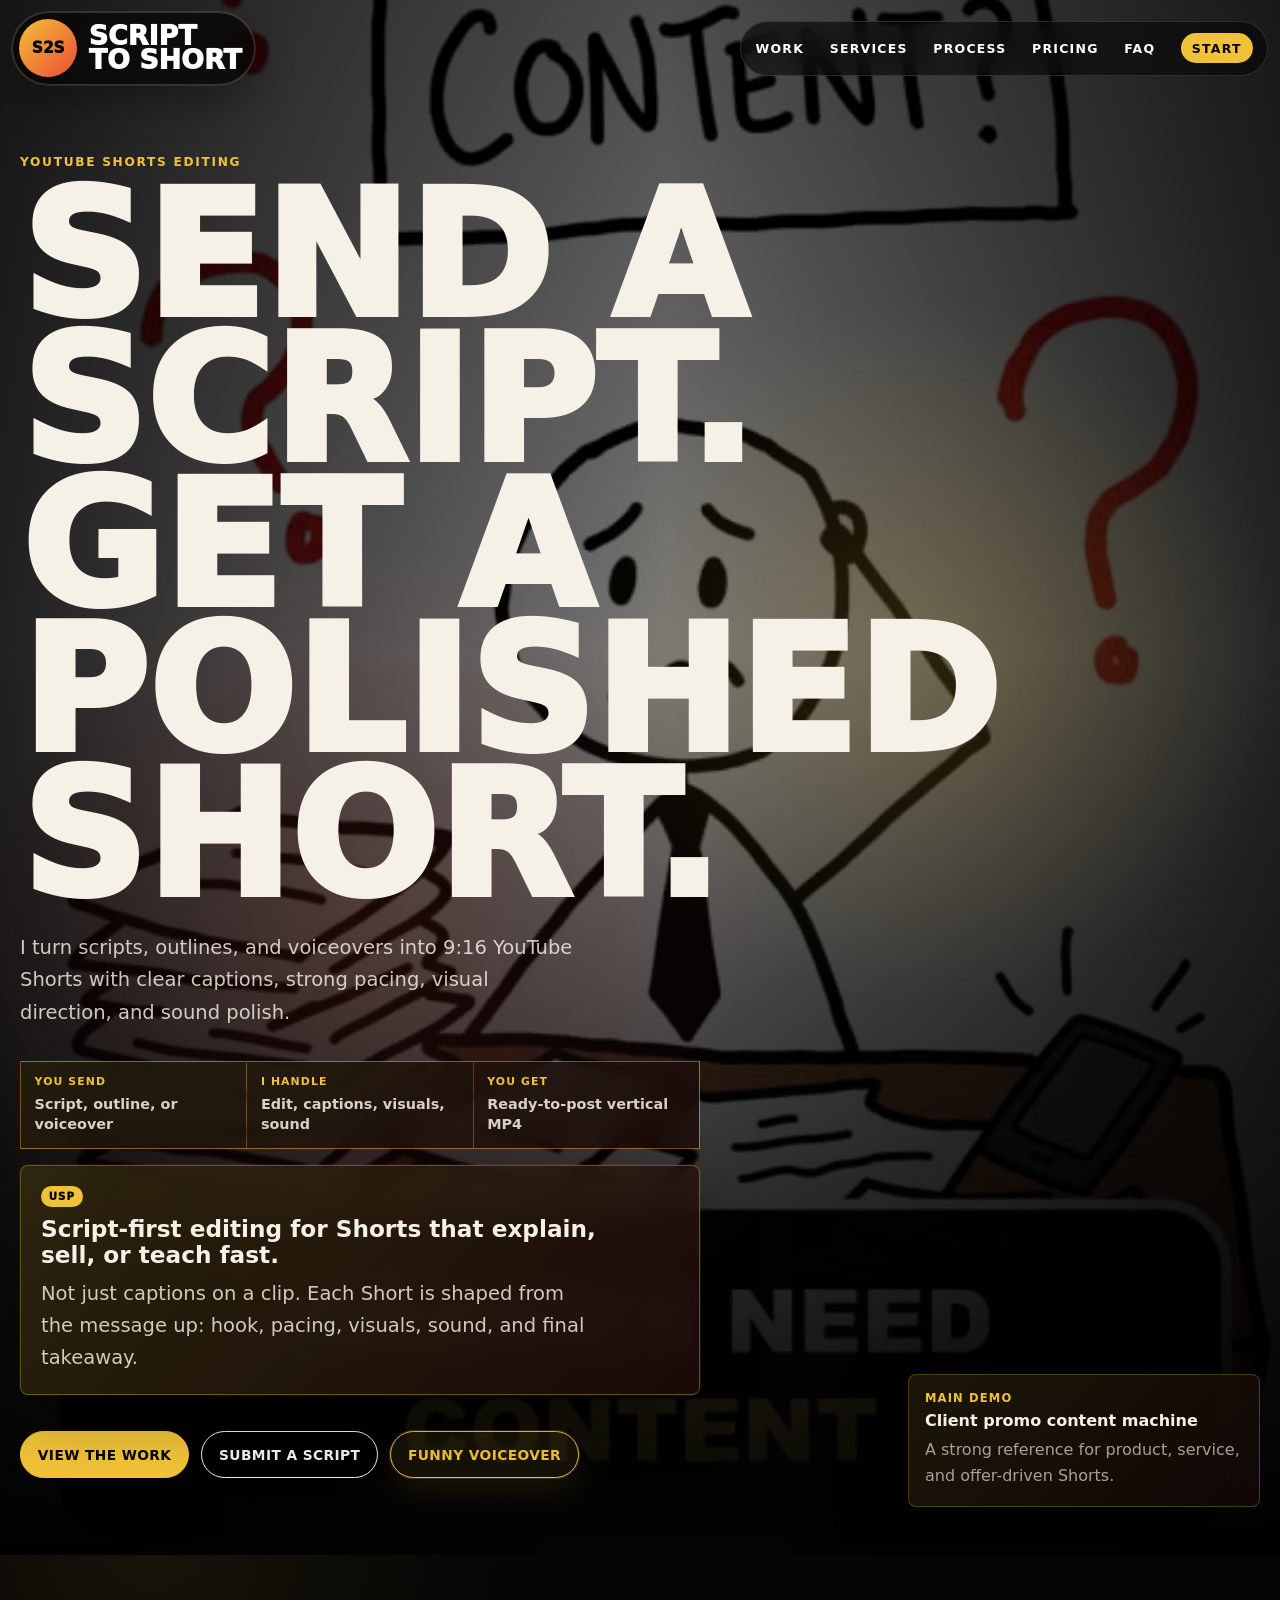
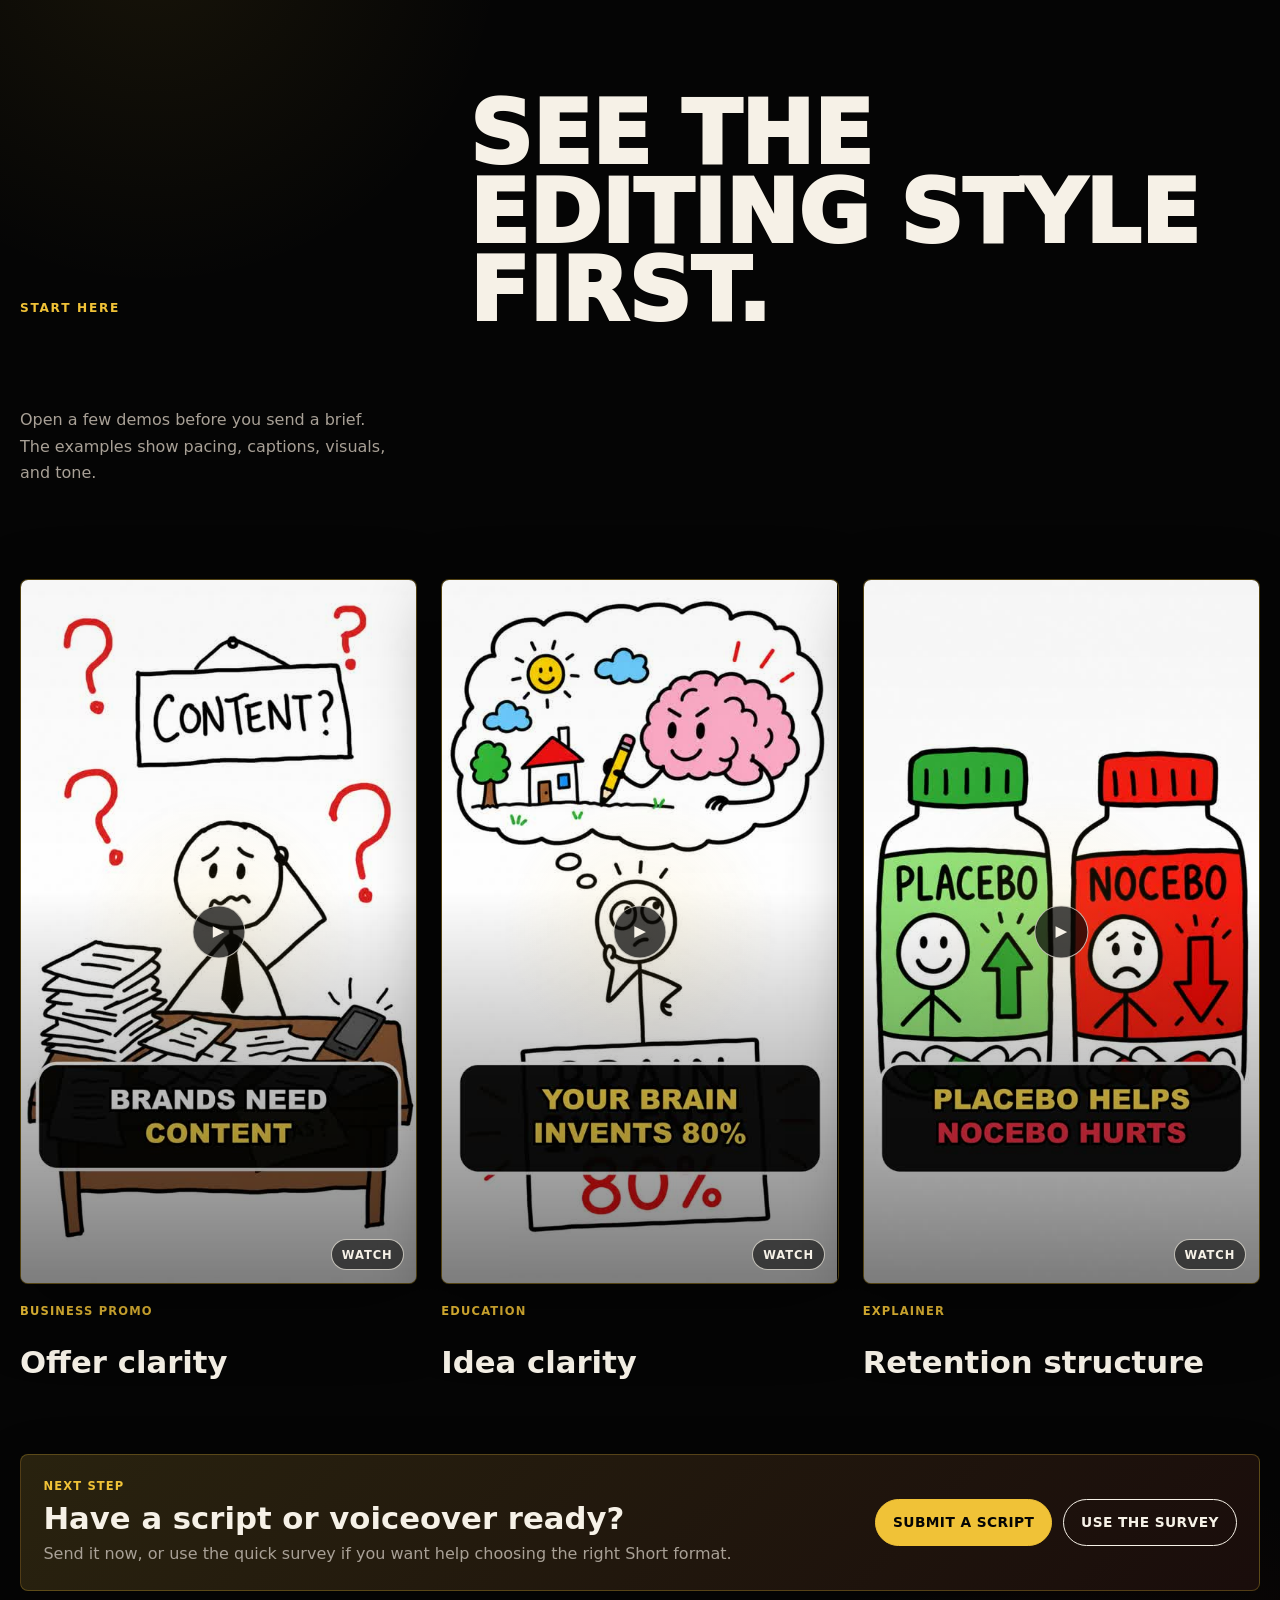
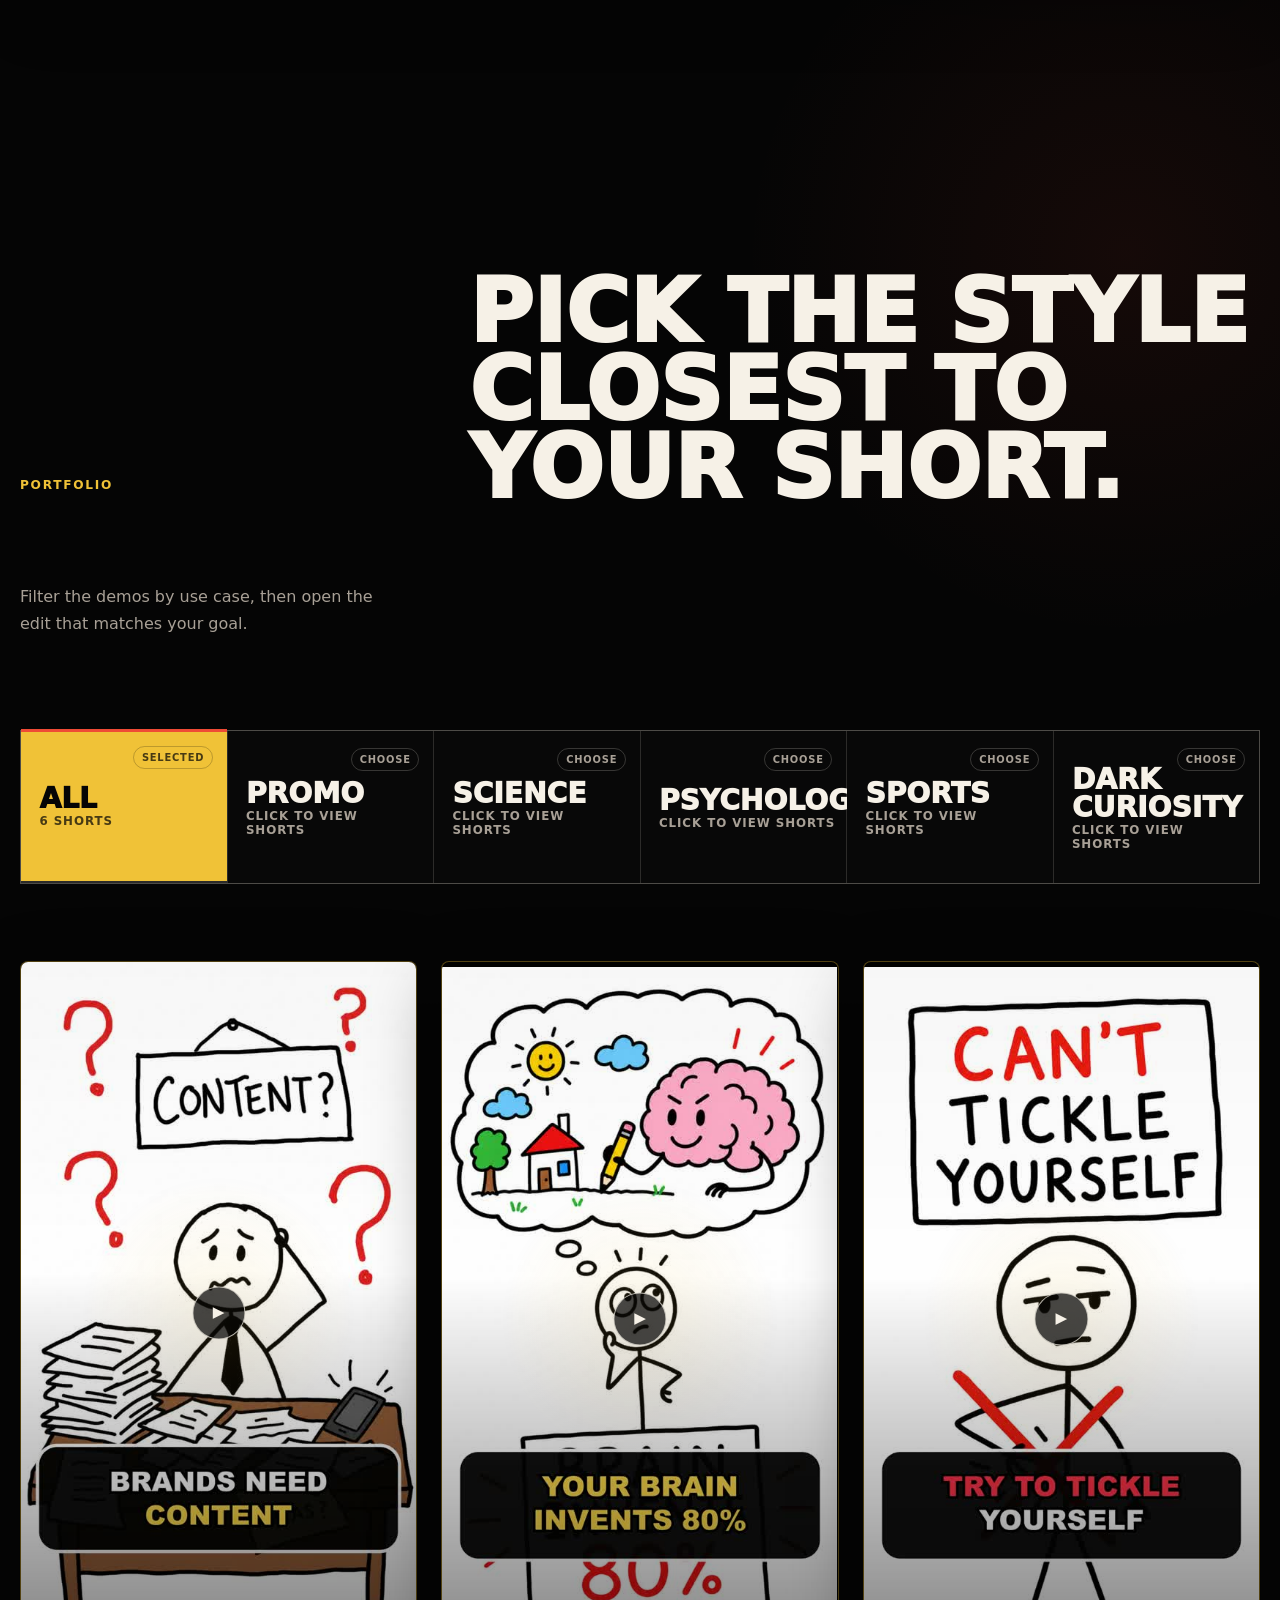
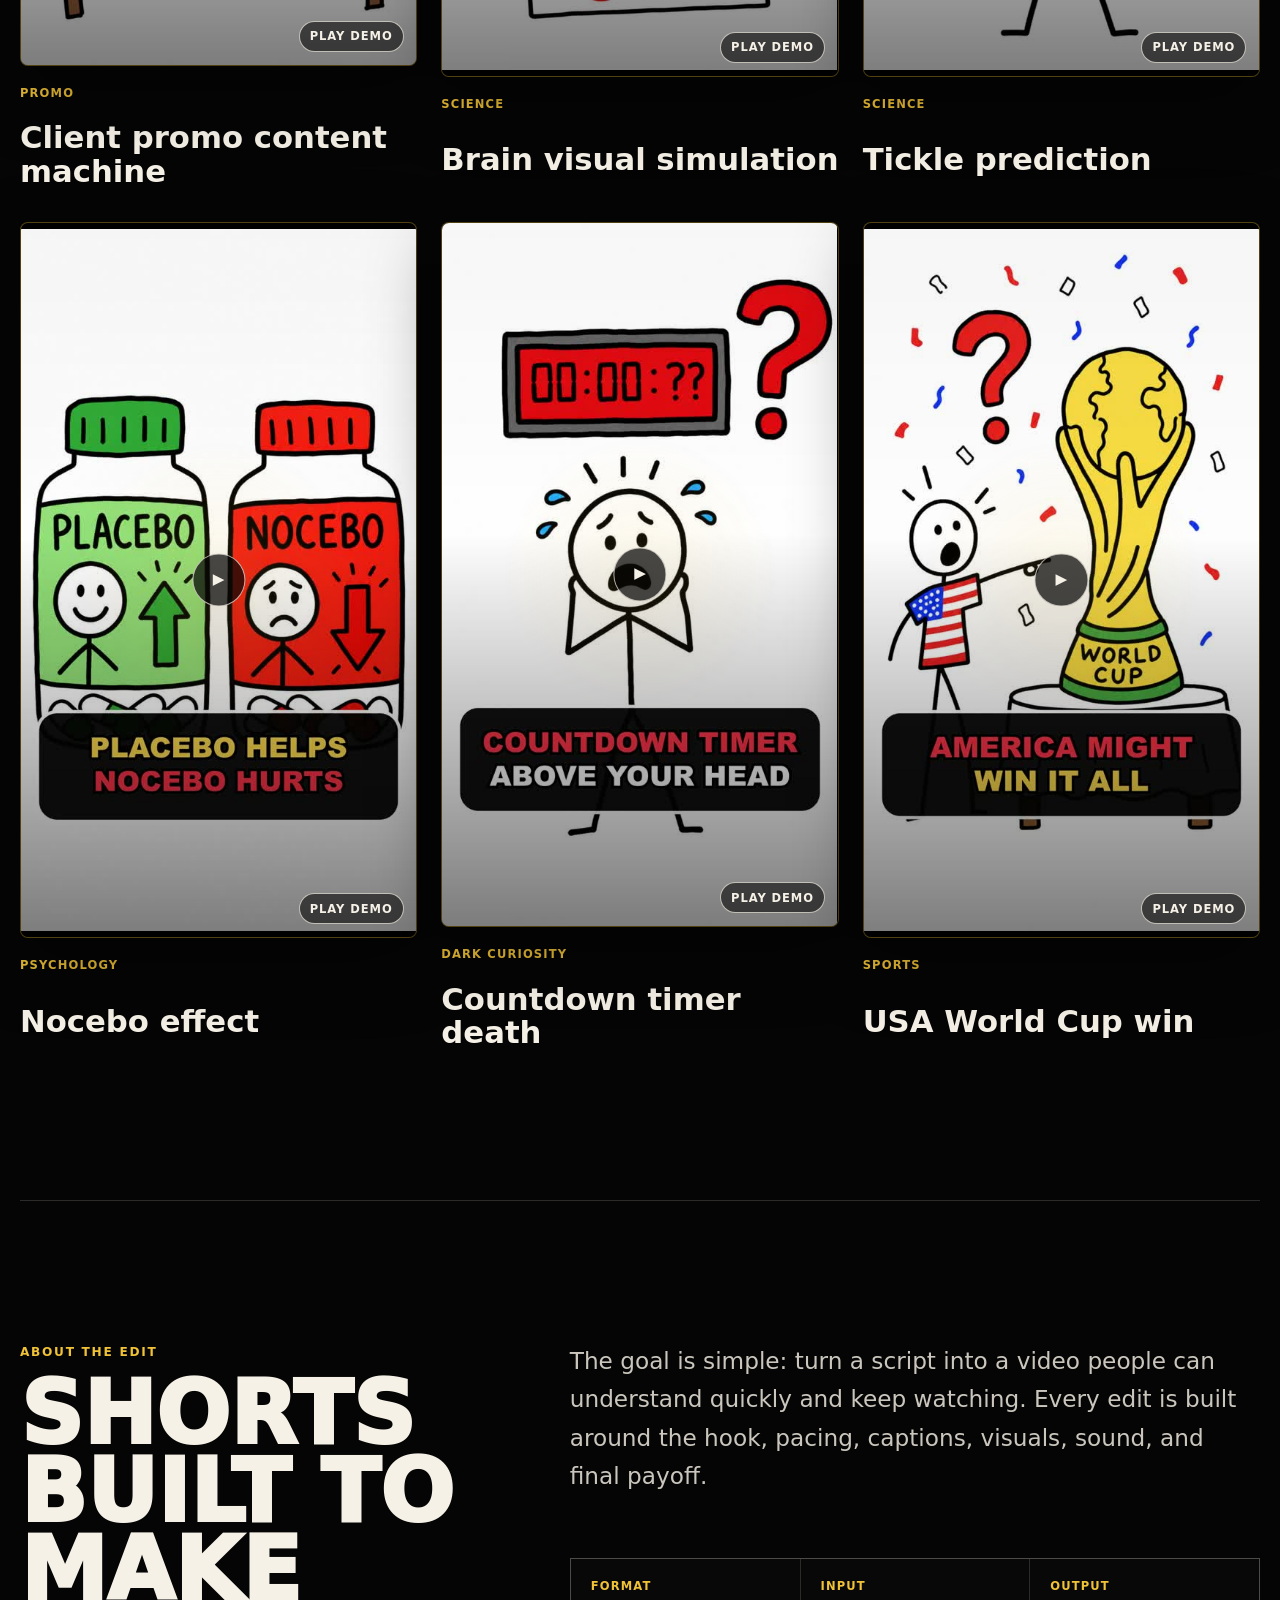
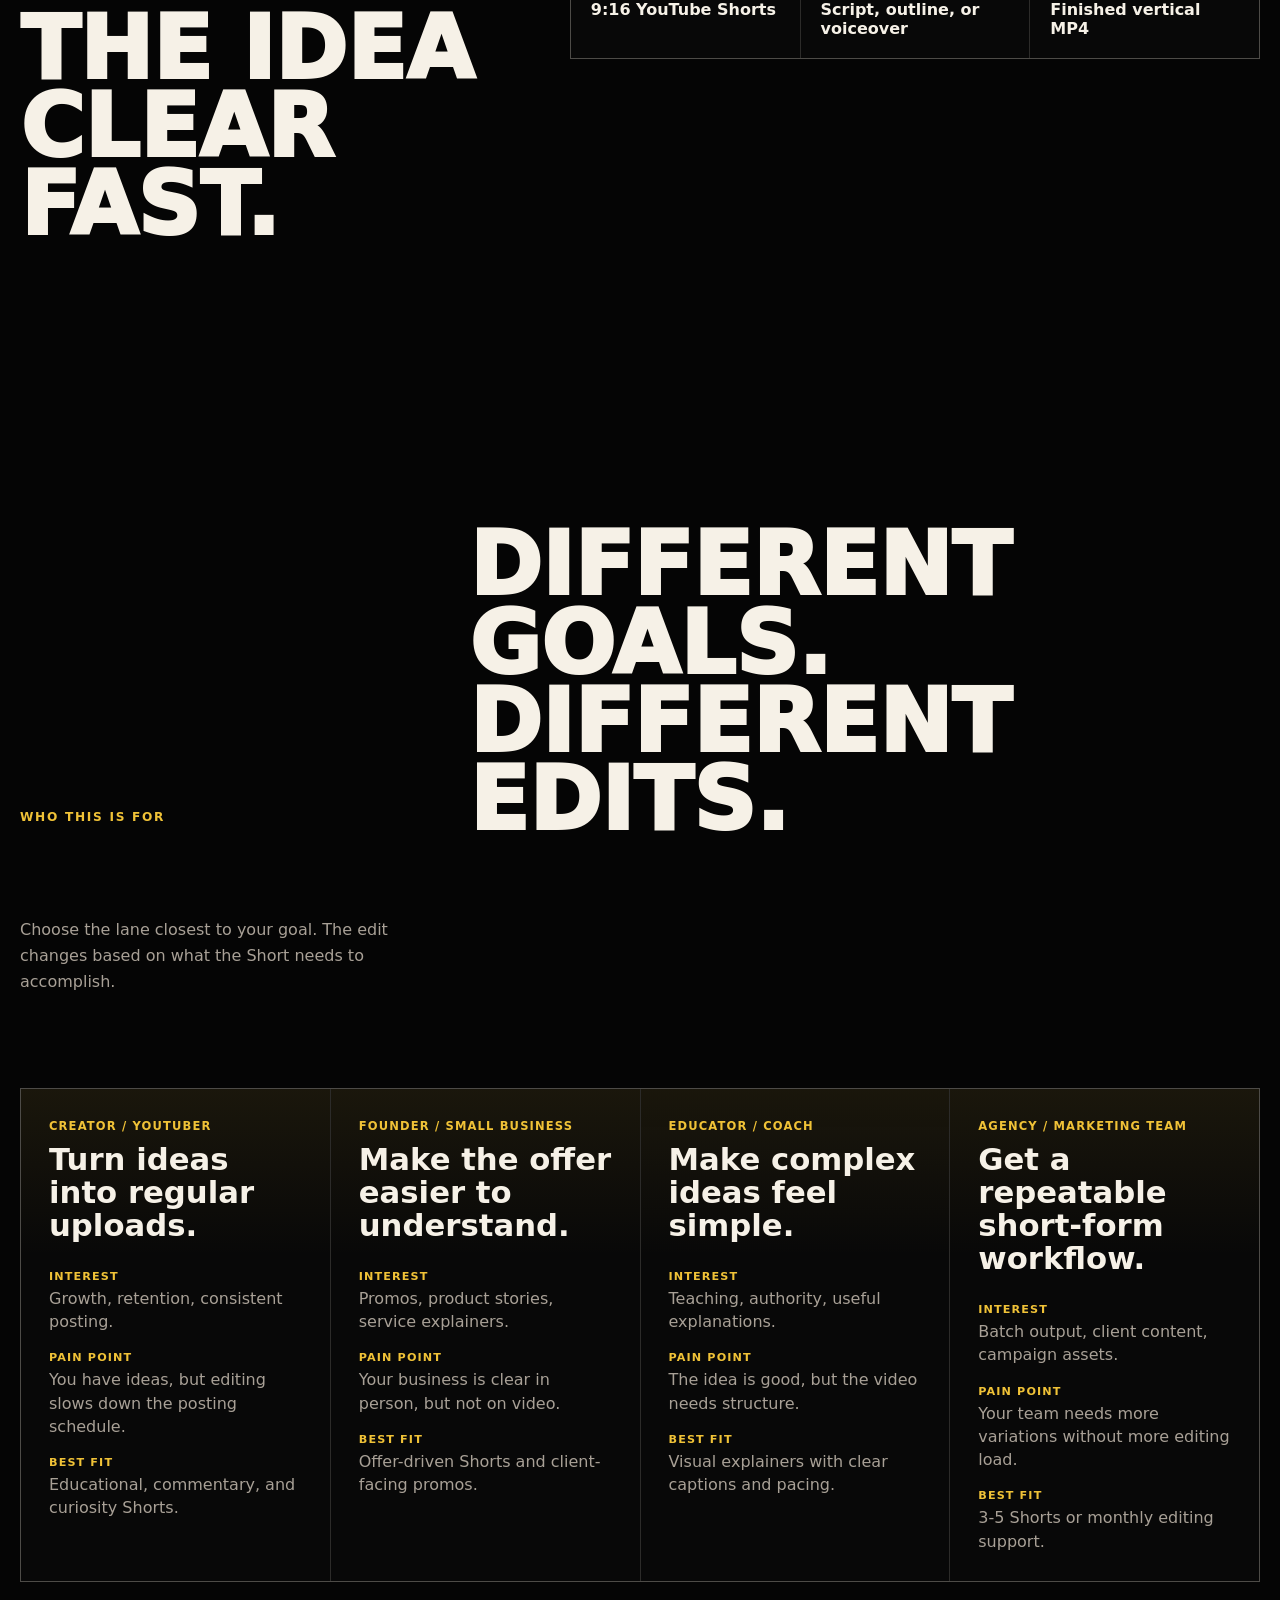
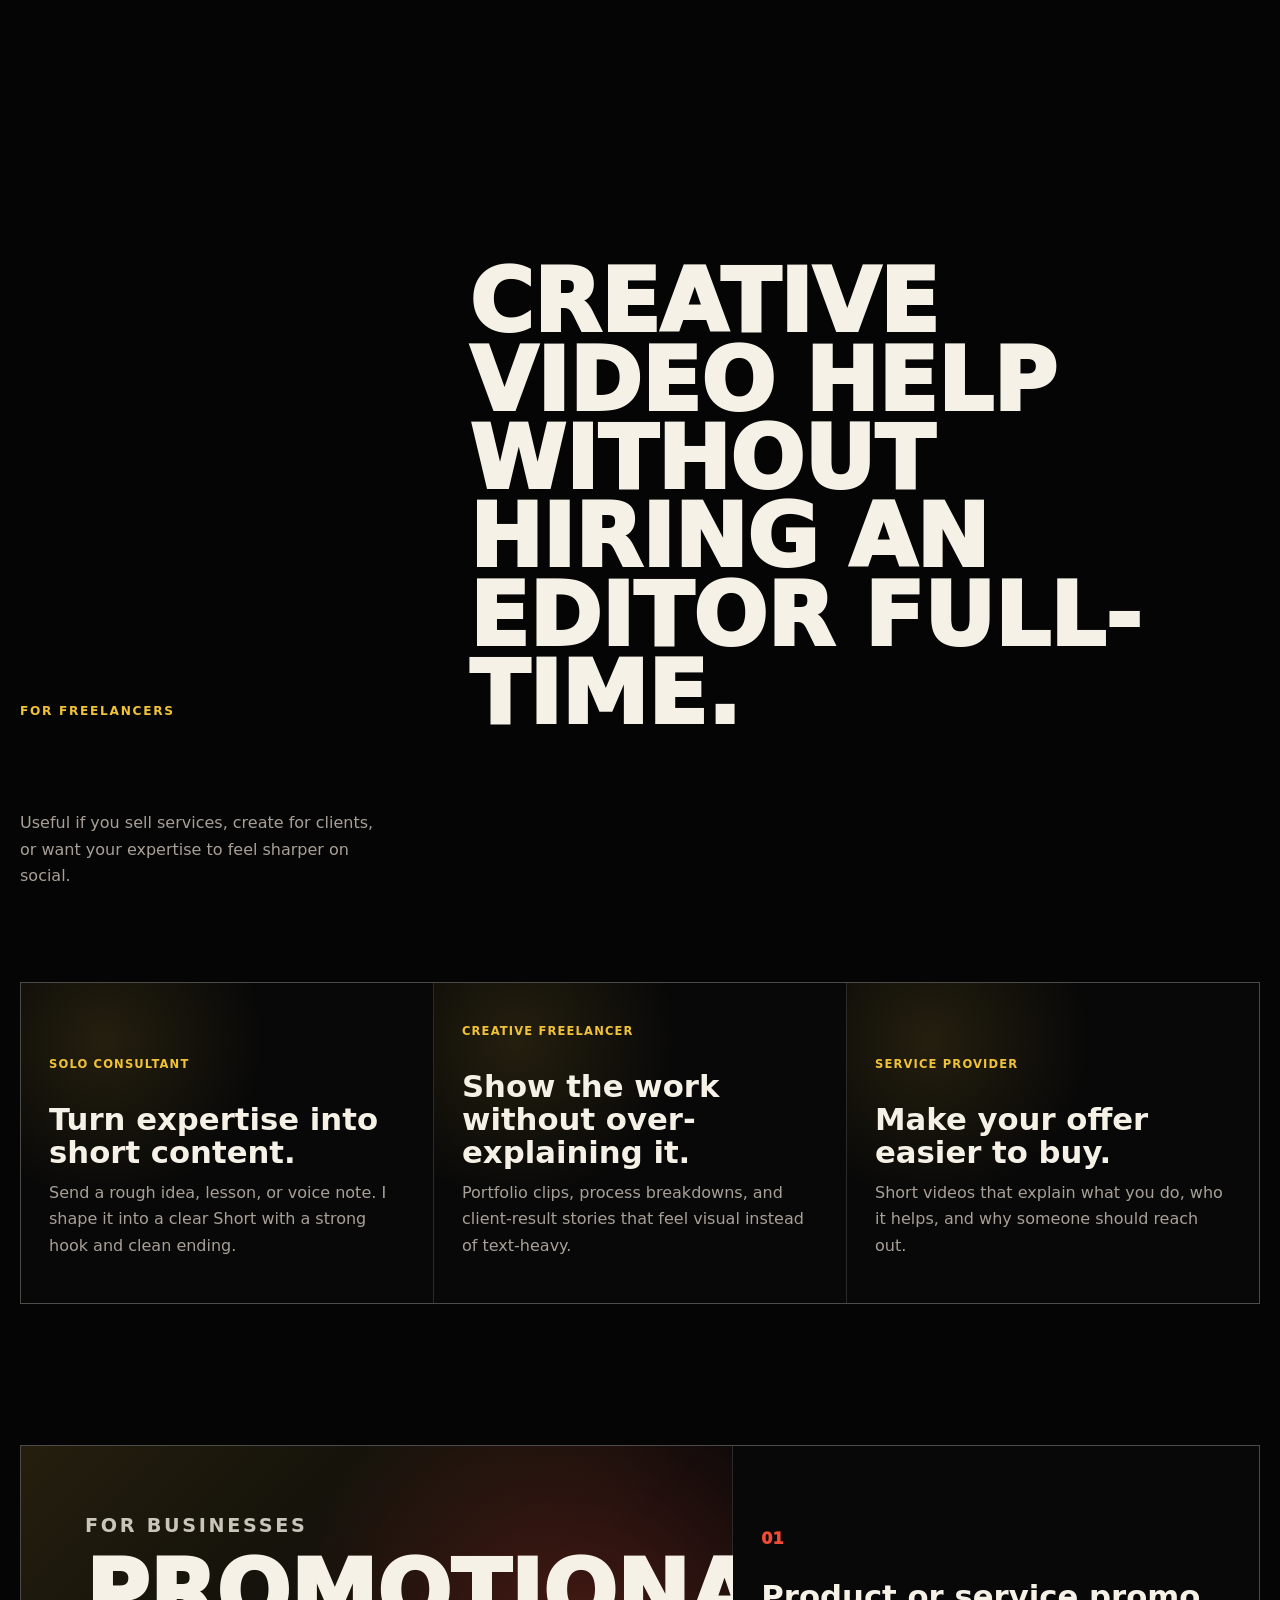
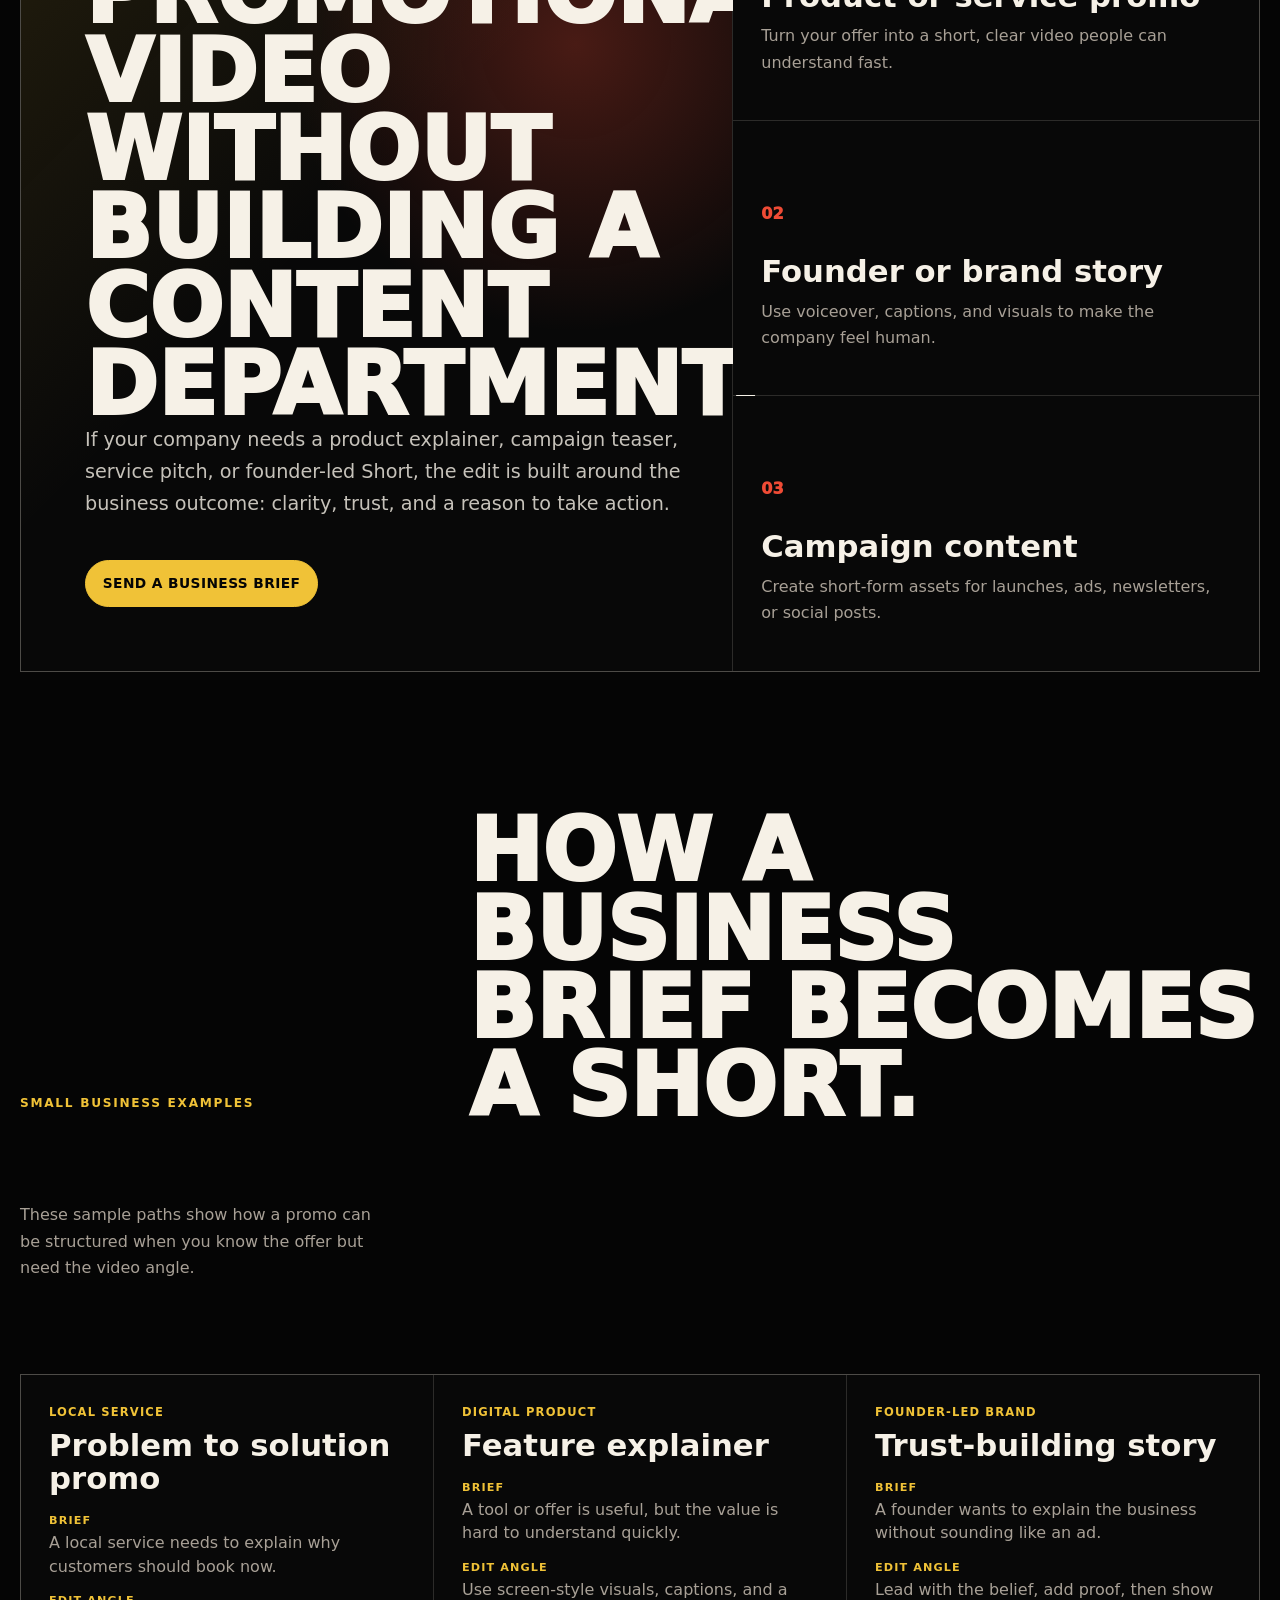
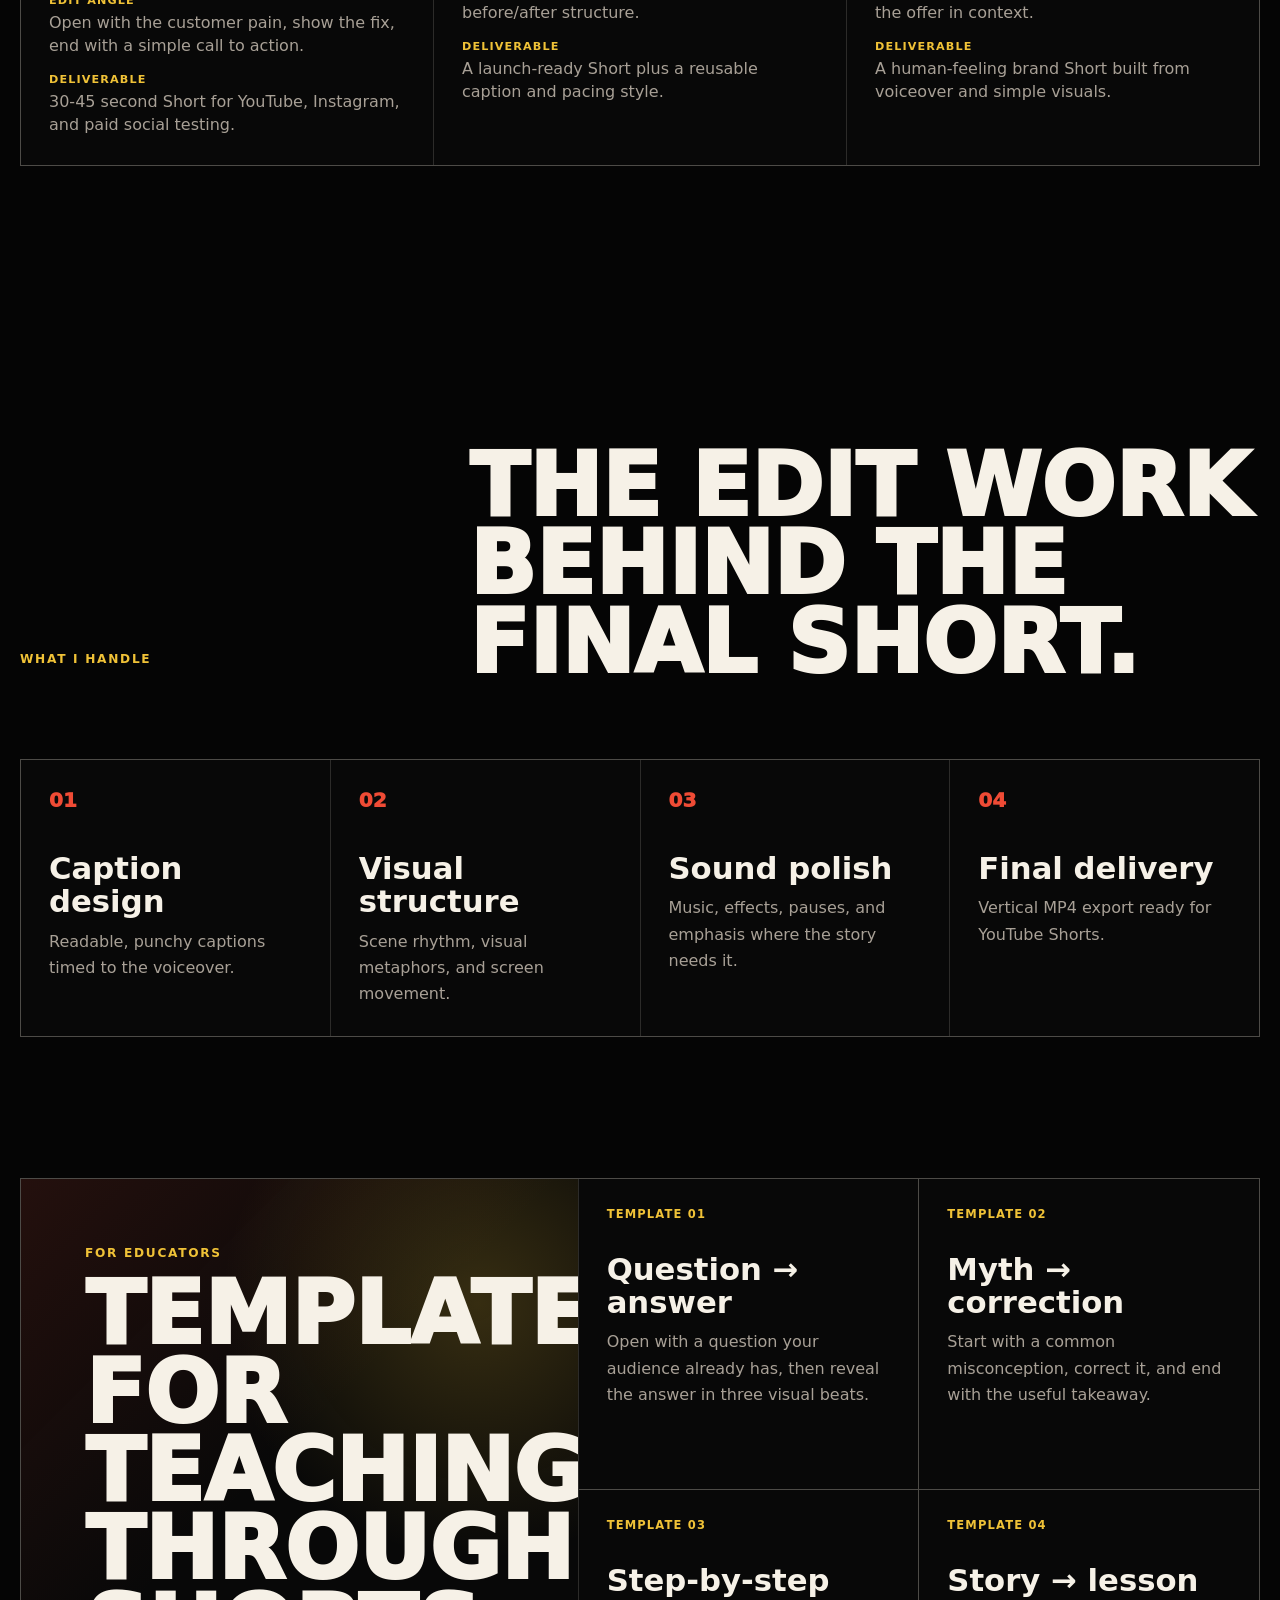
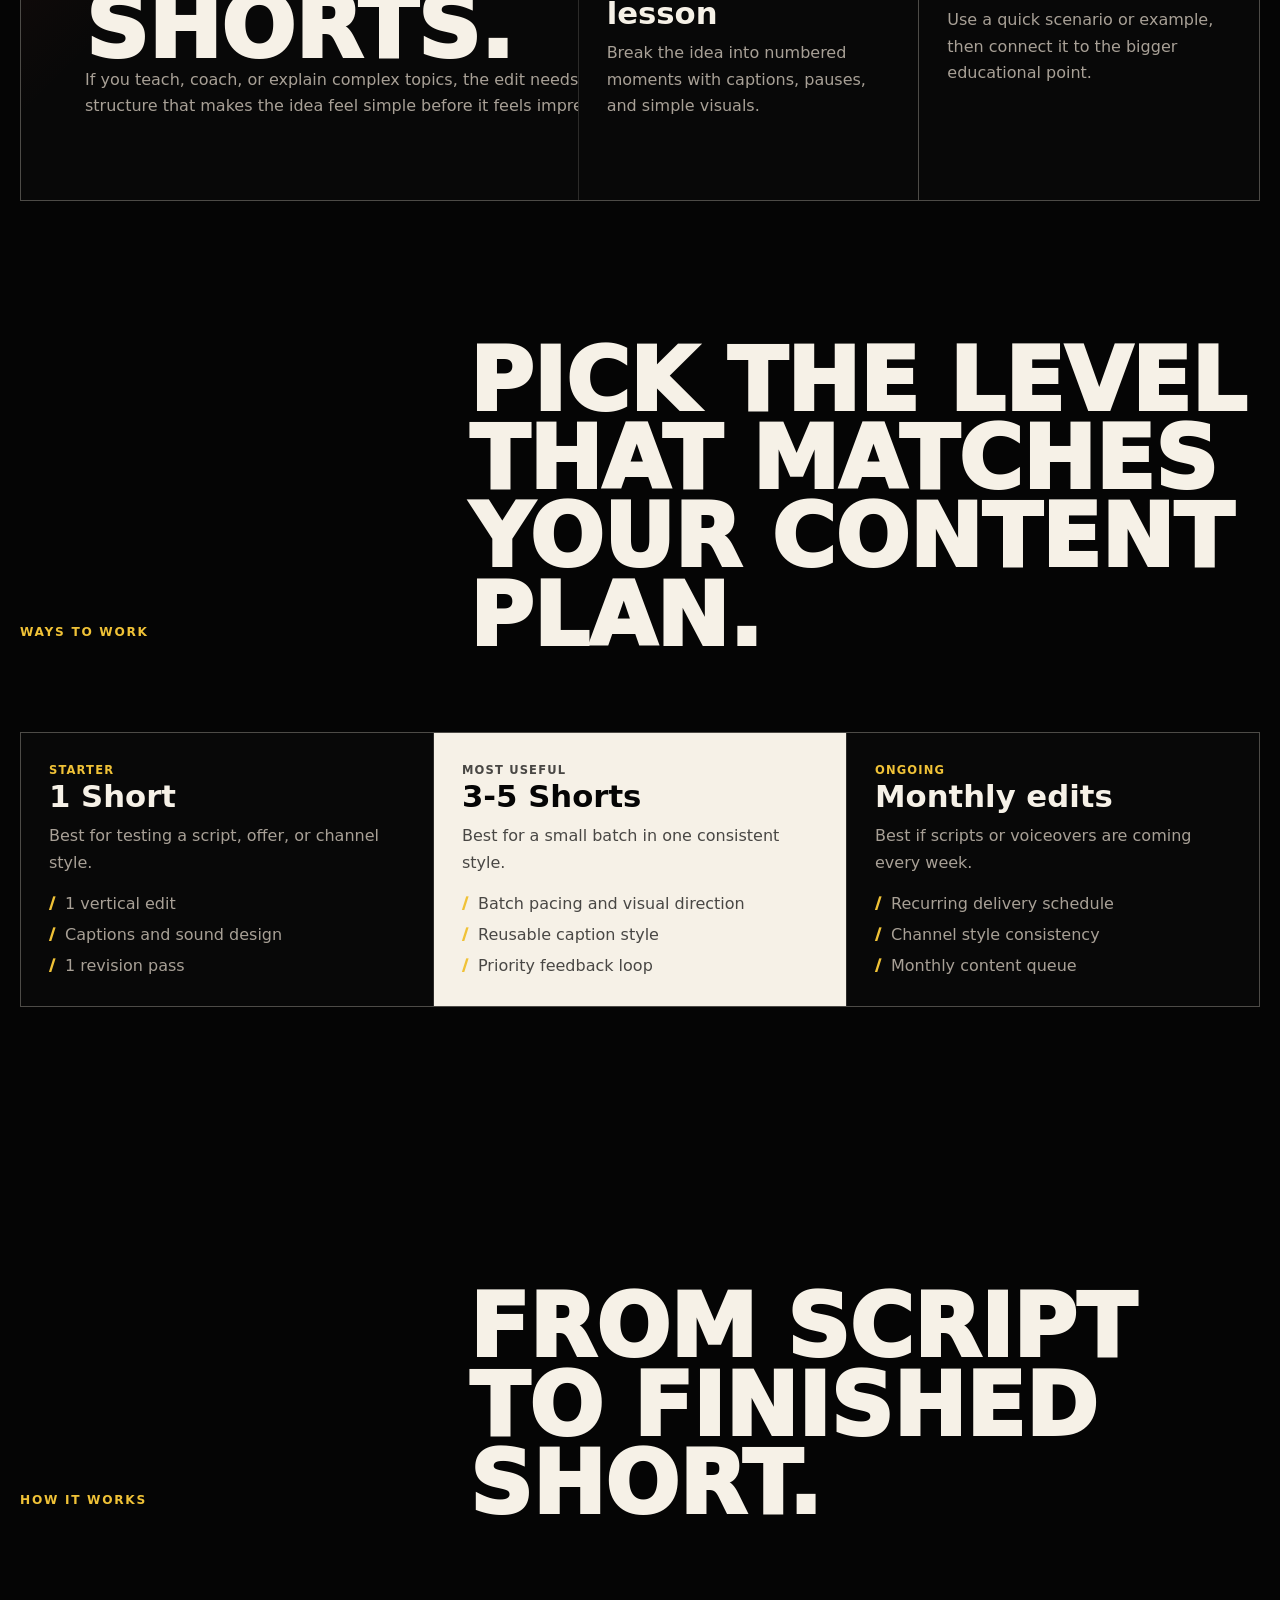
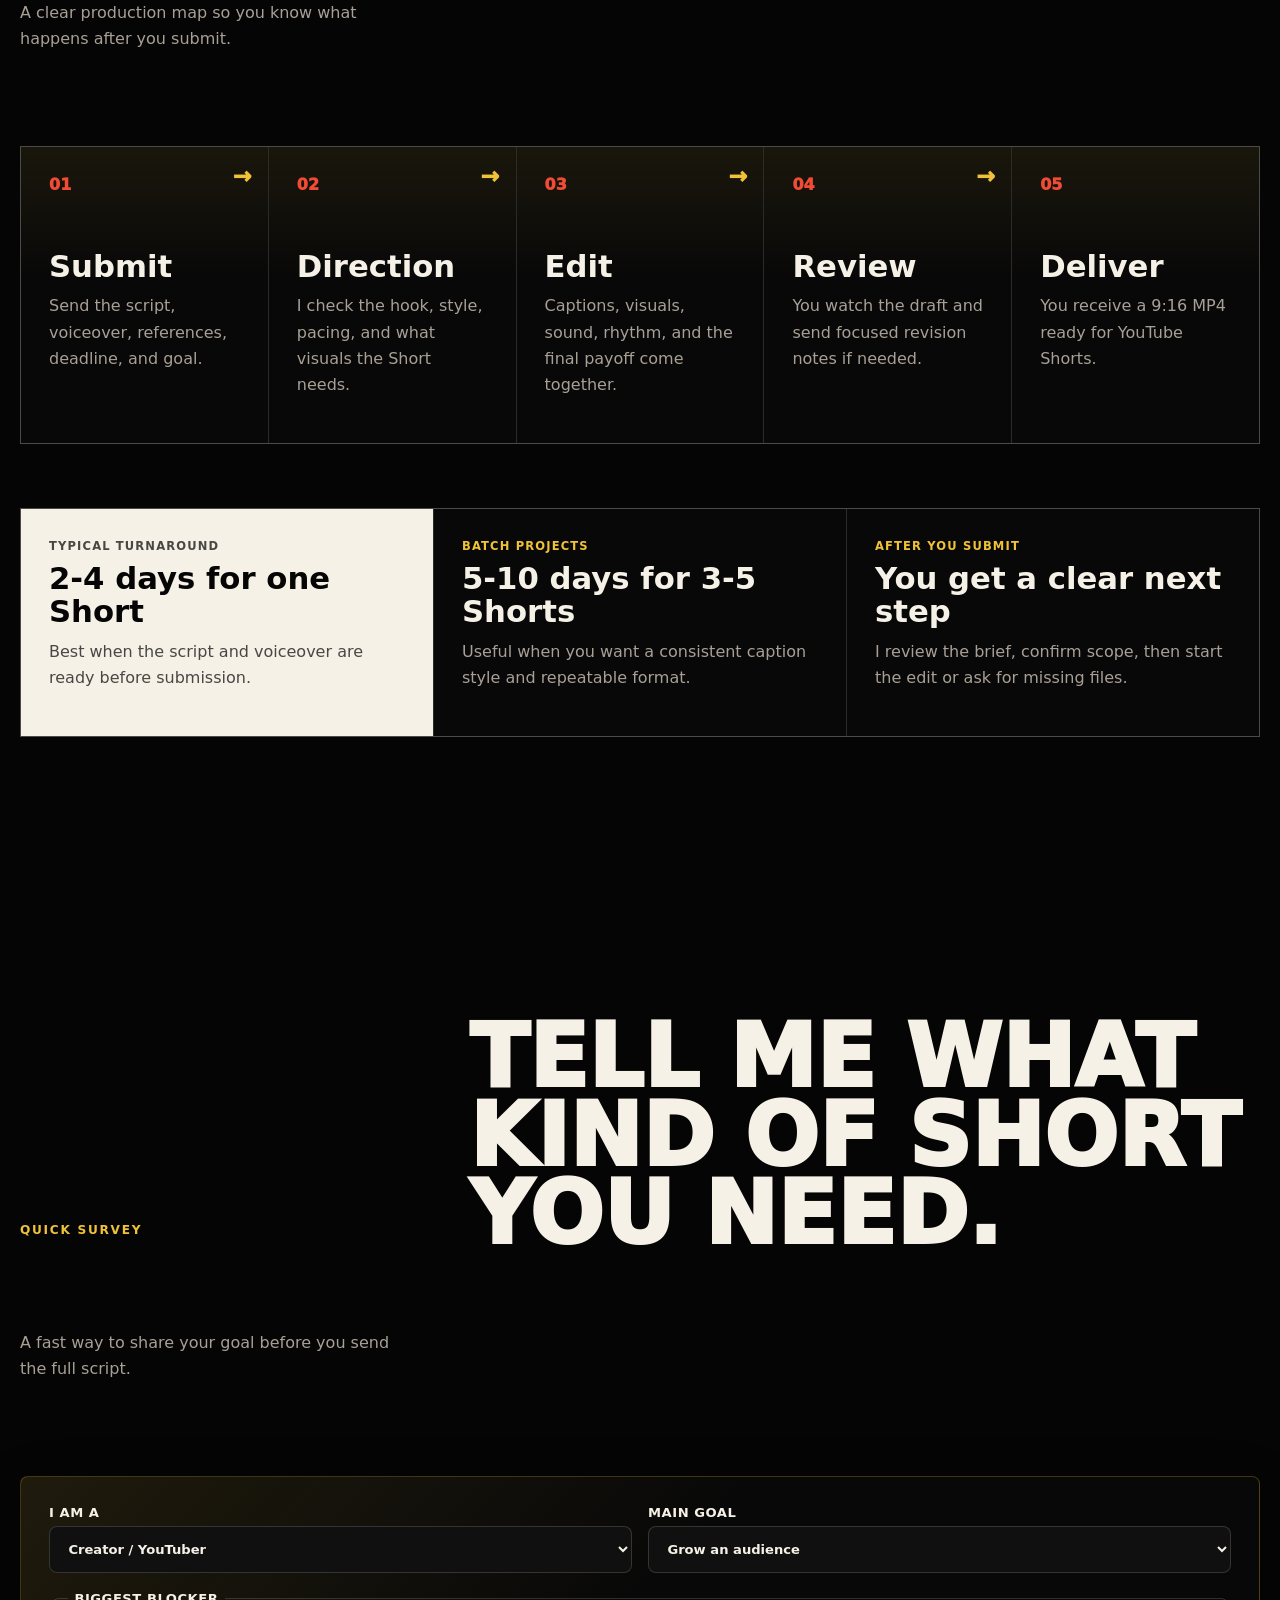
==== index.html @ ab3e177d "Improve mobile navigation and CTAs" ====
<!doctype html>
<html lang="en">
  <head>
    <meta charset="utf-8">
    <meta name="viewport" content="width=device-width, initial-scale=1">
    <title>Script to Short | YouTube Shorts Portfolio</title>
    <meta
      name="description"
      content="Send a script or voiceover and get a polished 9:16 YouTube Short with captions, visuals, pacing, and sound design."
    >
    <link rel="stylesheet" href="./styles.css">
  </head>
  <body>
    <div class="intro-loader" aria-hidden="true">
      <span>SCRIPT TO SHORT</span>
      <i></i>
    </div>

    <header class="site-header">
      <a class="brand" href="#top" aria-label="Go to top">
        <span class="brand-mark">S2S</span>
        <span class="brand-name">
          <span>Script</span>
          <span>to Short</span>
        </span>
      </a>
      <nav aria-label="Main navigation">
        <a href="#work">Work</a>
        <a href="#personas">Services</a>
        <a href="#workflow">Process</a>
        <a href="#packages">Pricing</a>
        <a href="#faq">FAQ</a>
        <a class="nav-cta" href="#submit">Start</a>
      </nav>
    </header>

    <a class="floating-cta" href="#submit" aria-label="Start a YouTube Short project">
      Start a Short
    </a>

    <main id="top">
      <section class="hero" aria-labelledby="hero-title">
        <video
          class="hero-bg"
          src="./media/client-promo-content-machine-static-short.mp4"
          poster="./media/posters/client-promo-content-machine-static-short.jpg"
          muted
          loop
          playsinline
          autoplay
        ></video>
        <div class="hero-shade"></div>

        <div class="hero-content">
          <p class="eyebrow">YouTube Shorts editing</p>
          <h1 id="hero-title">Send a script. Get a polished Short.</h1>
          <p>
            I turn scripts, outlines, and voiceovers into 9:16 YouTube Shorts
            with clear captions, strong pacing, visual direction, and sound polish.
          </p>
          <dl class="value-points" aria-label="Service summary">
            <div>
              <dt>You send</dt>
              <dd>Script, outline, or voiceover</dd>
            </div>
            <div>
              <dt>I handle</dt>
              <dd>Edit, captions, visuals, sound</dd>
            </div>
            <div>
              <dt>You get</dt>
              <dd>Ready-to-post vertical MP4</dd>
            </div>
          </dl>
          <div class="usp-callout" aria-label="Unique value proposition">
            <span>USP</span>
            <strong>Script-first editing for Shorts that explain, sell, or teach fast.</strong>
            <p>
              Not just captions on a clip. Each Short is shaped from the message up:
              hook, pacing, visuals, sound, and final takeaway.
            </p>
          </div>
          <div class="hero-actions">
            <a class="button primary" href="#work">View the work</a>
            <a class="button secondary" href="#submit">Submit a script</a>
            <button class="button voiceover-button" type="button" aria-pressed="false">
              Funny voiceover
            </button>
          </div>
        </div>

        <aside class="hero-note" aria-label="Featured demo">
          <span>Main demo</span>
          <strong>Client promo content machine</strong>
          <p>A strong reference for product, service, and offer-driven Shorts.</p>
        </aside>
      </section>

      <section class="showcase-section" aria-labelledby="showcase-title">
        <div class="section-masthead">
          <p class="eyebrow">Start here</p>
          <h2 id="showcase-title">See the editing style first.</h2>
          <p>Open a few demos before you send a brief. The examples show pacing, captions, visuals, and tone.</p>
        </div>

        <div class="showcase-grid">
          <article>
            <button
              class="video-trigger"
              type="button"
              data-video="./media/client-promo-content-machine-static-short.mp4"
              data-poster="./media/posters/client-promo-content-machine-static-short.jpg"
              data-title="Client promo content machine"
              data-caption="A business-facing promo built to explain an offer quickly."
            >
              <video
                src="./media/client-promo-content-machine-static-short.mp4"
                poster="./media/posters/client-promo-content-machine-static-short.jpg"
                muted
                loop
                playsinline
                preload="metadata"
              ></video>
              <span>Watch</span>
            </button>
            <p class="demo-type">Business promo</p>
            <h3>Offer clarity</h3>
          </article>

          <article>
            <button
              class="video-trigger"
              type="button"
              data-video="./media/brain-visual-simulation-static-short.mp4"
              data-poster="./media/posters/brain-visual-simulation-static-short.jpg"
              data-title="Brain visual simulation"
              data-caption="A visual explainer showing how an educational script can become a clear Short."
            >
              <video
                src="./media/brain-visual-simulation-static-short.mp4"
                poster="./media/posters/brain-visual-simulation-static-short.jpg"
                muted
                loop
                playsinline
                preload="metadata"
              ></video>
              <span>Watch</span>
            </button>
            <p class="demo-type">Education</p>
            <h3>Idea clarity</h3>
          </article>

          <article>
            <button
              class="video-trigger"
              type="button"
              data-video="./media/nocebo-effect-static-short.mp4"
              data-poster="./media/posters/nocebo-effect-static-short.jpg"
              data-title="Nocebo effect"
              data-caption="A psychology concept edited around setup, tension, and payoff."
            >
              <video
                src="./media/nocebo-effect-static-short.mp4"
                poster="./media/posters/nocebo-effect-static-short.jpg"
                muted
                loop
                playsinline
                preload="metadata"
              ></video>
              <span>Watch</span>
            </button>
            <p class="demo-type">Explainer</p>
            <h3>Retention structure</h3>
          </article>
        </div>

        <div class="cta-strip" aria-label="Next step">
          <div>
            <p class="demo-type">Next step</p>
            <h3>Have a script or voiceover ready?</h3>
            <p>Send it now, or use the quick survey if you want help choosing the right Short format.</p>
          </div>
          <div class="cta-strip-actions">
            <a class="button primary" href="#submit">Submit a script</a>
            <a class="button secondary" href="#survey">Use the survey</a>
          </div>
        </div>
      </section>

      <section class="work-section" id="work" aria-labelledby="work-title">
        <div class="section-masthead">
          <p class="eyebrow">Portfolio</p>
          <h2 id="work-title">Pick the style closest to your Short.</h2>
          <p>Filter the demos by use case, then open the edit that matches your goal.</p>
        </div>

        <div class="category-grid" aria-label="Demo categories">
          <button class="category-tile active" type="button" data-filter="all">
            <strong>All</strong>
            <span>6 shorts</span>
          </button>
          <button class="category-tile" type="button" data-filter="promo">
            <strong>Promo</strong>
            <span>Click to view shorts</span>
          </button>
          <button class="category-tile" type="button" data-filter="science">
            <strong>Science</strong>
            <span>Click to view shorts</span>
          </button>
          <button class="category-tile" type="button" data-filter="psychology">
            <strong>Psychology</strong>
            <span>Click to view shorts</span>
          </button>
          <button class="category-tile" type="button" data-filter="sports">
            <strong>Sports</strong>
            <span>Click to view shorts</span>
          </button>
          <button class="category-tile" type="button" data-filter="dark">
            <strong>Dark curiosity</strong>
            <span>Click to view shorts</span>
          </button>
        </div>

        <div class="demo-grid">
          <article class="demo-card" data-category="promo">
            <button
              class="video-trigger"
              type="button"
              data-video="./media/client-promo-content-machine-static-short.mp4"
              data-poster="./media/posters/client-promo-content-machine-static-short.jpg"
              data-title="Client promo content machine"
              data-caption="A sales-style Short for a product, service, offer, or client-facing campaign."
            >
              <video
                src="./media/client-promo-content-machine-static-short.mp4"
                poster="./media/posters/client-promo-content-machine-static-short.jpg"
                muted
                loop
                playsinline
                preload="metadata"
              ></video>
              <span>Play demo</span>
            </button>
            <p class="demo-type">Promo</p>
            <h3>Client promo content machine</h3>
          </article>

          <article class="demo-card" data-category="science">
            <button
              class="video-trigger"
              type="button"
              data-video="./media/brain-visual-simulation-static-short.mp4"
              data-poster="./media/posters/brain-visual-simulation-static-short.jpg"
              data-title="Brain visual simulation"
              data-caption="An educational Short with abstract visuals, steady pacing, and clear caption rhythm."
            >
              <video
                src="./media/brain-visual-simulation-static-short.mp4"
                poster="./media/posters/brain-visual-simulation-static-short.jpg"
                muted
                loop
                playsinline
                preload="metadata"
              ></video>
              <span>Play demo</span>
            </button>
            <p class="demo-type">Science</p>
            <h3>Brain visual simulation</h3>
          </article>

          <article class="demo-card" data-category="science">
            <button
              class="video-trigger"
              type="button"
              data-video="./media/tickle-prediction-static-short.mp4"
              data-poster="./media/posters/tickle-prediction-static-short.jpg"
              data-title="Tickle prediction"
              data-caption="A quick curiosity hook built around a simple, memorable science question."
            >
              <video
                src="./media/tickle-prediction-static-short.mp4"
                poster="./media/posters/tickle-prediction-static-short.jpg"
                muted
                loop
                playsinline
                preload="metadata"
              ></video>
              <span>Play demo</span>
            </button>
            <p class="demo-type">Science</p>
            <h3>Tickle prediction</h3>
          </article>

          <article class="demo-card" data-category="psychology">
            <button
              class="video-trigger"
              type="button"
              data-video="./media/nocebo-effect-static-short.mp4"
              data-poster="./media/posters/nocebo-effect-static-short.jpg"
              data-title="Nocebo effect"
              data-caption="A psychology explainer shaped around setup, tension, and payoff."
            >
              <video
                src="./media/nocebo-effect-static-short.mp4"
                poster="./media/posters/nocebo-effect-static-short.jpg"
                muted
                loop
                playsinline
                preload="metadata"
              ></video>
              <span>Play demo</span>
            </button>
            <p class="demo-type">Psychology</p>
            <h3>Nocebo effect</h3>
          </article>

          <article class="demo-card" data-category="dark">
            <button
              class="video-trigger"
              type="button"
              data-video="./media/countdown-timer-death-static-short.mp4"
              data-poster="./media/posters/countdown-timer-death-static-short.jpg"
              data-title="Countdown timer death"
              data-caption="A dramatic dark-curiosity concept with strong contrast and clean pacing."
            >
              <video
                src="./media/countdown-timer-death-static-short.mp4"
                poster="./media/posters/countdown-timer-death-static-short.jpg"
                muted
                loop
                playsinline
                preload="metadata"
              ></video>
              <span>Play demo</span>
            </button>
            <p class="demo-type">Dark curiosity</p>
            <h3>Countdown timer death</h3>
          </article>

          <article class="demo-card" data-category="sports">
            <button
              class="video-trigger"
              type="button"
              data-video="./media/usa-world-cup-win-static-short.mp4"
              data-poster="./media/posters/usa-world-cup-win-static-short.jpg"
              data-title="USA World Cup win"
              data-caption="Fast sports context with punchy captions and a clear narrative beat."
            >
              <video
                src="./media/usa-world-cup-win-static-short.mp4"
                poster="./media/posters/usa-world-cup-win-static-short.jpg"
                muted
                loop
                playsinline
                preload="metadata"
              ></video>
              <span>Play demo</span>
            </button>
            <p class="demo-type">Sports</p>
            <h3>USA World Cup win</h3>
          </article>
        </div>
      </section>

      <section class="about-section" id="about" aria-labelledby="about-title">
        <div>
          <p class="eyebrow">About the edit</p>
          <h2 id="about-title">Shorts built to make the idea clear fast.</h2>
        </div>
        <div class="about-copy">
          <p>
            The goal is simple: turn a script into a video people can understand quickly
            and keep watching. Every edit is built around the hook, pacing, captions,
            visuals, sound, and final payoff.
          </p>
          <dl class="stat-list">
            <div>
              <dt>Format</dt>
              <dd>9:16 YouTube Shorts</dd>
            </div>
            <div>
              <dt>Input</dt>
              <dd>Script, outline, or voiceover</dd>
            </div>
            <div>
              <dt>Output</dt>
              <dd>Finished vertical MP4</dd>
            </div>
          </dl>
        </div>
      </section>

      <section class="personas-section" id="personas" aria-labelledby="personas-title">
        <div class="section-masthead">
          <p class="eyebrow">Who this is for</p>
          <h2 id="personas-title">Different goals. Different edits.</h2>
          <p>Choose the lane closest to your goal. The edit changes based on what the Short needs to accomplish.</p>
        </div>

        <div class="persona-grid">
          <article>
            <p class="demo-type">Creator / YouTuber</p>
            <h3>Turn ideas into regular uploads.</h3>
            <dl>
              <div>
                <dt>Interest</dt>
                <dd>Growth, retention, consistent posting.</dd>
              </div>
              <div>
                <dt>Pain point</dt>
                <dd>You have ideas, but editing slows down the posting schedule.</dd>
              </div>
              <div>
                <dt>Best fit</dt>
                <dd>Educational, commentary, and curiosity Shorts.</dd>
              </div>
            </dl>
          </article>

          <article>
            <p class="demo-type">Founder / Small Business</p>
            <h3>Make the offer easier to understand.</h3>
            <dl>
              <div>
                <dt>Interest</dt>
                <dd>Promos, product stories, service explainers.</dd>
              </div>
              <div>
                <dt>Pain point</dt>
                <dd>Your business is clear in person, but not on video.</dd>
              </div>
              <div>
                <dt>Best fit</dt>
                <dd>Offer-driven Shorts and client-facing promos.</dd>
              </div>
            </dl>
          </article>

          <article>
            <p class="demo-type">Educator / Coach</p>
            <h3>Make complex ideas feel simple.</h3>
            <dl>
              <div>
                <dt>Interest</dt>
                <dd>Teaching, authority, useful explanations.</dd>
              </div>
              <div>
                <dt>Pain point</dt>
                <dd>The idea is good, but the video needs structure.</dd>
              </div>
              <div>
                <dt>Best fit</dt>
                <dd>Visual explainers with clear captions and pacing.</dd>
              </div>
            </dl>
          </article>

          <article>
            <p class="demo-type">Agency / Marketing Team</p>
            <h3>Get a repeatable short-form workflow.</h3>
            <dl>
              <div>
                <dt>Interest</dt>
                <dd>Batch output, client content, campaign assets.</dd>
              </div>
              <div>
                <dt>Pain point</dt>
                <dd>Your team needs more variations without more editing load.</dd>
              </div>
              <div>
                <dt>Best fit</dt>
                <dd>3-5 Shorts or monthly editing support.</dd>
              </div>
            </dl>
          </article>
        </div>
      </section>

      <section class="freelancer-section" id="freelancers" aria-labelledby="freelancer-title">
        <div class="section-masthead">
          <p class="eyebrow">For freelancers</p>
          <h2 id="freelancer-title">Creative video help without hiring an editor full-time.</h2>
          <p>Useful if you sell services, create for clients, or want your expertise to feel sharper on social.</p>
        </div>

        <div class="freelancer-grid">
          <article>
            <span>Solo consultant</span>
            <h3>Turn expertise into short content.</h3>
            <p>Send a rough idea, lesson, or voice note. I shape it into a clear Short with a strong hook and clean ending.</p>
          </article>
          <article>
            <span>Creative freelancer</span>
            <h3>Show the work without over-explaining it.</h3>
            <p>Portfolio clips, process breakdowns, and client-result stories that feel visual instead of text-heavy.</p>
          </article>
          <article>
            <span>Service provider</span>
            <h3>Make your offer easier to buy.</h3>
            <p>Short videos that explain what you do, who it helps, and why someone should reach out.</p>
          </article>
        </div>
      </section>

      <section class="business-section" id="business" aria-labelledby="business-title">
        <div class="business-panel">
          <p class="eyebrow">For businesses</p>
          <h2 id="business-title">Promotional video without building a content department.</h2>
          <p>
            If your company needs a product explainer, campaign teaser, service pitch,
            or founder-led Short, the edit is built around the business outcome:
            clarity, trust, and a reason to take action.
          </p>
          <a class="button primary" href="#submit">Send a business brief</a>
        </div>

        <div class="business-grid" aria-label="Business video use cases">
          <article>
            <span>01</span>
            <h3>Product or service promo</h3>
            <p>Turn your offer into a short, clear video people can understand fast.</p>
          </article>
          <article>
            <span>02</span>
            <h3>Founder or brand story</h3>
            <p>Use voiceover, captions, and visuals to make the company feel human.</p>
          </article>
          <article>
            <span>03</span>
            <h3>Campaign content</h3>
            <p>Create short-form assets for launches, ads, newsletters, or social posts.</p>
          </article>
        </div>
      </section>

      <section class="case-studies-section" id="case-studies" aria-labelledby="case-studies-title">
        <div class="section-masthead">
          <p class="eyebrow">Small business examples</p>
          <h2 id="case-studies-title">How a business brief becomes a Short.</h2>
          <p>These sample paths show how a promo can be structured when you know the offer but need the video angle.</p>
        </div>

        <div class="case-grid">
          <article>
            <p class="demo-type">Local service</p>
            <h3>Problem to solution promo</h3>
            <dl>
              <div>
                <dt>Brief</dt>
                <dd>A local service needs to explain why customers should book now.</dd>
              </div>
              <div>
                <dt>Edit angle</dt>
                <dd>Open with the customer pain, show the fix, end with a simple call to action.</dd>
              </div>
              <div>
                <dt>Deliverable</dt>
                <dd>30-45 second Short for YouTube, Instagram, and paid social testing.</dd>
              </div>
            </dl>
          </article>

          <article>
            <p class="demo-type">Digital product</p>
            <h3>Feature explainer</h3>
            <dl>
              <div>
                <dt>Brief</dt>
                <dd>A tool or offer is useful, but the value is hard to understand quickly.</dd>
              </div>
              <div>
                <dt>Edit angle</dt>
                <dd>Use screen-style visuals, captions, and a before/after structure.</dd>
              </div>
              <div>
                <dt>Deliverable</dt>
                <dd>A launch-ready Short plus a reusable caption and pacing style.</dd>
              </div>
            </dl>
          </article>

          <article>
            <p class="demo-type">Founder-led brand</p>
            <h3>Trust-building story</h3>
            <dl>
              <div>
                <dt>Brief</dt>
                <dd>A founder wants to explain the business without sounding like an ad.</dd>
              </div>
              <div>
                <dt>Edit angle</dt>
                <dd>Lead with the belief, add proof, then show the offer in context.</dd>
              </div>
              <div>
                <dt>Deliverable</dt>
                <dd>A human-feeling brand Short built from voiceover and simple visuals.</dd>
              </div>
            </dl>
          </article>
        </div>
      </section>

      <section class="services-section" aria-labelledby="services-title">
        <div class="section-masthead">
          <p class="eyebrow">What I handle</p>
          <h2 id="services-title">The edit work behind the final Short.</h2>
        </div>

        <div class="service-grid">
          <article>
            <span>01</span>
            <h3>Caption design</h3>
            <p>Readable, punchy captions timed to the voiceover.</p>
          </article>
          <article>
            <span>02</span>
            <h3>Visual structure</h3>
            <p>Scene rhythm, visual metaphors, and screen movement.</p>
          </article>
          <article>
            <span>03</span>
            <h3>Sound polish</h3>
            <p>Music, effects, pauses, and emphasis where the story needs it.</p>
          </article>
          <article>
            <span>04</span>
            <h3>Final delivery</h3>
            <p>Vertical MP4 export ready for YouTube Shorts.</p>
          </article>
        </div>
      </section>

      <section class="education-section" id="education" aria-labelledby="education-title">
        <div class="education-panel">
          <p class="eyebrow">For educators</p>
          <h2 id="education-title">Templates for teaching through Shorts.</h2>
          <p>
            If you teach, coach, or explain complex topics, the edit needs a structure
            that makes the idea feel simple before it feels impressive.
          </p>
        </div>

        <div class="template-grid" aria-label="Educational content templates">
          <article>
            <span>Template 01</span>
            <h3>Question → answer</h3>
            <p>Open with a question your audience already has, then reveal the answer in three visual beats.</p>
          </article>
          <article>
            <span>Template 02</span>
            <h3>Myth → correction</h3>
            <p>Start with a common misconception, correct it, and end with the useful takeaway.</p>
          </article>
          <article>
            <span>Template 03</span>
            <h3>Step-by-step lesson</h3>
            <p>Break the idea into numbered moments with captions, pauses, and simple visuals.</p>
          </article>
          <article>
            <span>Template 04</span>
            <h3>Story → lesson</h3>
            <p>Use a quick scenario or example, then connect it to the bigger educational point.</p>
          </article>
        </div>
      </section>

      <section class="packages-section" id="packages" aria-labelledby="packages-title">
        <div class="section-masthead">
          <p class="eyebrow">Ways to work</p>
          <h2 id="packages-title">Pick the level that matches your content plan.</h2>
        </div>

        <div class="package-grid">
          <article>
            <p class="demo-type">Starter</p>
            <h3>1 Short</h3>
            <p>Best for testing a script, offer, or channel style.</p>
            <ul>
              <li>1 vertical edit</li>
              <li>Captions and sound design</li>
              <li>1 revision pass</li>
            </ul>
          </article>
          <article class="featured-package">
            <p class="demo-type">Most useful</p>
            <h3>3-5 Shorts</h3>
            <p>Best for a small batch in one consistent style.</p>
            <ul>
              <li>Batch pacing and visual direction</li>
              <li>Reusable caption style</li>
              <li>Priority feedback loop</li>
            </ul>
          </article>
          <article>
            <p class="demo-type">Ongoing</p>
            <h3>Monthly edits</h3>
            <p>Best if scripts or voiceovers are coming every week.</p>
            <ul>
              <li>Recurring delivery schedule</li>
              <li>Channel style consistency</li>
              <li>Monthly content queue</li>
            </ul>
          </article>
        </div>
      </section>

      <section class="workflow-section" id="workflow" aria-labelledby="workflow-title">
        <div class="section-masthead">
          <p class="eyebrow">How it works</p>
          <h2 id="workflow-title">From script to finished Short.</h2>
          <p>A clear production map so you know what happens after you submit.</p>
        </div>

        <div class="flowchart" aria-label="Script to video workflow">
          <article>
            <span>01</span>
            <h3>Submit</h3>
            <p>Send the script, voiceover, references, deadline, and goal.</p>
          </article>
          <article>
            <span>02</span>
            <h3>Direction</h3>
            <p>I check the hook, style, pacing, and what visuals the Short needs.</p>
          </article>
          <article>
            <span>03</span>
            <h3>Edit</h3>
            <p>Captions, visuals, sound, rhythm, and the final payoff come together.</p>
          </article>
          <article>
            <span>04</span>
            <h3>Review</h3>
            <p>You watch the draft and send focused revision notes if needed.</p>
          </article>
          <article>
            <span>05</span>
            <h3>Deliver</h3>
            <p>You receive a 9:16 MP4 ready for YouTube Shorts.</p>
          </article>
        </div>

        <div class="turnaround-grid">
          <article>
            <p class="demo-type">Typical turnaround</p>
            <h3>2-4 days for one Short</h3>
            <p>Best when the script and voiceover are ready before submission.</p>
          </article>
          <article>
            <p class="demo-type">Batch projects</p>
            <h3>5-10 days for 3-5 Shorts</h3>
            <p>Useful when you want a consistent caption style and repeatable format.</p>
          </article>
          <article>
            <p class="demo-type">After you submit</p>
            <h3>You get a clear next step</h3>
            <p>I review the brief, confirm scope, then start the edit or ask for missing files.</p>
          </article>
        </div>
      </section>

      <section class="survey-section" id="survey" aria-labelledby="survey-title">
        <div class="section-masthead">
          <p class="eyebrow">Quick survey</p>
          <h2 id="survey-title">Tell me what kind of Short you need.</h2>
          <p>A fast way to share your goal before you send the full script.</p>
        </div>

        <form
          class="survey-form"
          name="visitor-survey"
          method="POST"
          action="./success.html"
          data-netlify="true"
          netlify-honeypot="website"
        >
          <input type="hidden" name="form-name" value="visitor-survey">
          <label class="hidden-field">
            Website
            <input name="website" tabindex="-1" autocomplete="off">
          </label>

          <div class="field-pair">
            <label>
              I am a
              <select name="persona">
                <option>Creator / YouTuber</option>
                <option>Freelancer / Consultant</option>
                <option>Founder / Small business</option>
                <option>Educator / Coach</option>
                <option>Agency / Marketing team</option>
                <option>Not sure yet</option>
              </select>
            </label>
            <label>
              Main goal
              <select name="goal">
                <option>Grow an audience</option>
                <option>Promote a product or service</option>
                <option>Explain an idea clearly</option>
                <option>Create educational content</option>
                <option>Test short-form content</option>
                <option>Build a monthly content system</option>
              </select>
            </label>
          </div>

          <fieldset>
            <legend>Biggest blocker</legend>
            <div class="choice-grid">
              <label><input type="radio" name="blocker" value="editing-time"> Editing takes too long</label>
              <label><input type="radio" name="blocker" value="visuals"> I do not know what visuals to use</label>
              <label><input type="radio" name="blocker" value="captions"> Captions and pacing feel weak</label>
              <label><input type="radio" name="blocker" value="strategy"> I need help choosing the format</label>
            </div>
          </fieldset>

          <label>
            Anything I should know?
            <textarea
              name="preference-notes"
              rows="4"
              placeholder="Channel, business, audience, style references, or what you are trying to sell/explain."
            ></textarea>
          </label>

          <button class="button secondary" type="submit">Send survey</button>
          <p class="survey-status" role="status" aria-live="polite"></p>
        </form>
      </section>

      <section class="submit-section" id="submit" aria-labelledby="submit-title">
        <div class="submit-copy">
          <p class="eyebrow">Start a Short</p>
          <h2 id="submit-title">Submit your script and voiceover.</h2>
          <p>
            Include references, pacing notes, and anything that must stay in the final cut.
            After submission, I confirm the scope, then send either a draft timeline or
            follow-up questions if anything is missing.
          </p>
        </div>

        <form
          class="request-form"
          name="short-request"
          method="POST"
          action="./success.html"
          enctype="multipart/form-data"
          data-netlify="true"
          netlify-honeypot="company"
        >
          <input type="hidden" name="form-name" value="short-request">
          <label class="hidden-field">
            Company
            <input name="company" tabindex="-1" autocomplete="off">
          </label>

          <div class="field-pair">
            <label>
              Name
              <input name="name" type="text" placeholder="Your name" required>
            </label>
            <label>
              Email
              <input name="email" type="email" placeholder="you@example.com" required>
            </label>
          </div>

          <label>
            Channel or reference link
            <input name="channel" type="url" placeholder="https://youtube.com/@yourchannel">
          </label>

          <div class="field-pair">
            <label>
              Desired length
              <select name="length">
                <option>Under 30 seconds</option>
                <option>30-45 seconds</option>
                <option>45-60 seconds</option>
                <option>Not sure yet</option>
              </select>
            </label>
            <label>
              Budget range
              <select name="budget">
                <option>Need a quote</option>
                <option>Starter single Short</option>
                <option>Batch of 3-5 Shorts</option>
                <option>Monthly editing</option>
              </select>
            </label>
          </div>

          <label>
            Script
            <textarea
              name="script"
              rows="8"
              placeholder="Paste the full script or outline here."
              required
            ></textarea>
          </label>

          <div class="field-pair">
            <label>
              Voiceover file
              <input name="voiceover" type="file" accept="audio/*,video/*">
              <span class="file-note" data-file-note>No file selected</span>
            </label>
            <label>
              Deadline
              <input name="deadline" type="date">
            </label>
          </div>

          <label>
            Style reference
            <input name="style-reference" type="url" placeholder="Paste a Short, Reel, or TikTok you like">
          </label>

          <label>
            Notes
            <textarea
              name="notes"
              rows="4"
              placeholder="Tone, references, captions, music, or revision notes."
            ></textarea>
          </label>

          <button class="button primary" type="submit">Submit brief</button>
          <p class="form-status" role="status" aria-live="polite"></p>
        </form>
      </section>

      <section class="faq-section" id="faq" aria-labelledby="faq-title">
        <div class="section-masthead">
          <p class="eyebrow">FAQ</p>
          <h2 id="faq-title">Answers before you send a brief.</h2>
          <p>Use this section to decide what to send, what to expect, and which option fits your project.</p>
        </div>

        <div class="faq-grid">
          <article>
            <p class="demo-type">Getting started</p>
            <h3>What should I send first?</h3>
            <p>Send your script or outline, voiceover if you have one, reference links, deadline, and the goal of the Short.</p>
          </article>
          <article>
            <p class="demo-type">Voiceover</p>
            <h3>Can you work from only a voiceover?</h3>
            <p>Yes. A clean voiceover plus a few references is enough to plan the pacing, captions, and visuals.</p>
          </article>
          <article>
            <p class="demo-type">Script help</p>
            <h3>Do you write scripts too?</h3>
            <p>I can tighten the hook, cut weak lines, restructure the flow, or suggest a stronger ending before editing.</p>
          </article>
          <article>
            <p class="demo-type">Deliverables</p>
            <h3>What do I receive?</h3>
            <p>A ready-to-post vertical MP4 for YouTube Shorts. For batches, I can also keep the caption and pacing style consistent.</p>
          </article>
          <article>
            <p class="demo-type">References</p>
            <h3>How should I send references?</h3>
            <p>Paste Shorts, Reels, TikToks, or brand examples that match the pacing, caption style, visual tone, or audience.</p>
          </article>
          <article>
            <p class="demo-type">Timeline</p>
            <h3>How long does one Short take?</h3>
            <p>Most single Shorts take 2-4 days once the script, voiceover, and references are ready.</p>
          </article>
          <article>
            <p class="demo-type">Revisions</p>
            <h3>Can I request changes?</h3>
            <p>Yes. Send focused notes on captions, timing, visuals, music, or any required message changes.</p>
          </article>
          <article>
            <p class="demo-type">Best fit</p>
            <h3>Is this only for creators?</h3>
            <p>No. I also edit Shorts for freelancers, educators, founders, small businesses, and marketing teams.</p>
          </article>
        </div>
      </section>
    </main>

    <div class="video-modal" aria-hidden="true">
      <button class="modal-close" type="button" aria-label="Close video">Close</button>
      <div class="modal-panel" role="dialog" aria-modal="true" aria-labelledby="modal-title">
        <video class="modal-video" controls playsinline></video>
        <div>
          <p class="demo-type">Selected demo</p>
          <h2 id="modal-title">Demo title</h2>
          <p class="modal-caption"></p>
        </div>
      </div>
    </div>

    <audio class="funny-voiceover" src="./media/funny-voiceover.mp3" preload="auto"></audio>
    <script src="./script.js?v=value-faq-copy"></script>
  </body>
</html>
---- styles.css ----
:root {
  color-scheme: dark;
  --brand-black: #050505;
  --brand-charcoal: #0c0b09;
  --brand-cream: #f6f1e7;
  --brand-gold: #f0c237;
  --brand-coral: #ef4b35;
  --brand-glow: rgba(240, 194, 55, 0.18);
  --bg: var(--brand-black);
  --panel: #0e0e0e;
  --panel-soft: #171717;
  --ink: var(--brand-cream);
  --muted: #a8a096;
  --line: rgba(246, 241, 231, 0.16);
  --accent: var(--brand-gold);
  --accent-red: var(--brand-coral);
  --shadow: 0 24px 70px rgba(0, 0, 0, 0.42);
  --radius: 8px;
}

* {
  box-sizing: border-box;
}

html {
  overflow-x: hidden;
  scroll-padding-top: 6.5rem;
  scroll-behavior: smooth;
}

body {
  margin: 0;
  min-width: 320px;
  overflow-x: hidden;
  background:
    radial-gradient(circle at 12% 8%, rgba(240, 194, 55, 0.08), transparent 22rem),
    radial-gradient(circle at 88% 18%, rgba(239, 75, 53, 0.07), transparent 24rem),
    var(--bg);
  color: var(--ink);
  font-family:
    Inter, ui-sans-serif, system-ui, -apple-system, BlinkMacSystemFont, "Segoe UI",
    sans-serif;
}

body::before {
  position: fixed;
  inset: 0;
  z-index: -2;
  pointer-events: none;
  content: "";
  background:
    linear-gradient(rgba(246, 241, 231, 0.035) 1px, transparent 1px),
    linear-gradient(90deg, rgba(246, 241, 231, 0.035) 1px, transparent 1px);
  background-size: 42px 42px;
  mask-image: linear-gradient(180deg, transparent, black 22%, black 78%, transparent);
}

button,
input,
select,
textarea {
  font: inherit;
}

button {
  cursor: pointer;
}

a {
  color: inherit;
}

video {
  display: block;
  width: 100%;
  background: #000;
}

.intro-loader {
  position: fixed;
  inset: 0;
  z-index: 100;
  display: grid;
  align-content: center;
  justify-items: center;
  gap: 2rem;
  background: #000;
  pointer-events: none;
  animation: introFade 1600ms ease 900ms forwards;
}

.intro-loader span {
  color: var(--ink);
  font-size: clamp(1.5rem, 4vw, 3.25rem);
  font-weight: 950;
  letter-spacing: 0;
  text-transform: uppercase;
}

.intro-loader i {
  width: min(26rem, 68vw);
  height: 1px;
  background: var(--line);
  transform-origin: left;
  animation: loaderLine 1200ms ease forwards;
}

@keyframes loaderLine {
  from {
    transform: scaleX(0);
  }
  to {
    transform: scaleX(1);
  }
}

@keyframes introFade {
  to {
    opacity: 0;
    visibility: hidden;
  }
}

.site-header {
  position: fixed;
  top: 0;
  right: 0;
  left: 0;
  z-index: 50;
  display: flex;
  align-items: center;
  justify-content: space-between;
  gap: 1rem;
  width: min(1280px, calc(100% - 1.5rem));
  margin: 0 auto;
  padding: 0.75rem 0;
}

.brand {
  display: inline-flex;
  align-items: center;
  gap: 0.7rem;
  min-width: max-content;
  border: 1px solid rgba(246, 241, 231, 0.18);
  border-radius: 999px;
  padding: 0.38rem 0.75rem 0.38rem 0.38rem;
  background: rgba(5, 5, 5, 0.72);
  color: #fff;
  box-shadow: 0 16px 42px rgba(0, 0, 0, 0.32), 0 0 0 1px var(--brand-glow);
  backdrop-filter: blur(16px);
  text-decoration: none;
}

.brand-mark {
  display: grid;
  width: clamp(2.7rem, 5vw, 3.65rem);
  height: clamp(2.7rem, 5vw, 3.65rem);
  place-items: center;
  border-radius: 999px;
  background:
    linear-gradient(135deg, var(--accent), var(--accent-red));
  color: #050505;
  font-size: clamp(0.85rem, 1.2vw, 1rem);
  font-weight: 950;
  letter-spacing: 0;
}

.brand-name {
  display: grid;
  font-size: clamp(1rem, 2.1vw, 1.9rem);
  font-weight: 950;
  letter-spacing: 0;
  line-height: 0.9;
  text-transform: uppercase;
}

.site-header nav {
  display: flex;
  align-items: center;
  gap: clamp(0.75rem, 2vw, 1.6rem);
  border: 1px solid rgba(246, 241, 231, 0.14);
  border-radius: 999px;
  padding: 0.72rem 0.9rem;
  background: rgba(5, 5, 5, 0.56);
  color: #fff;
  font-size: 0.78rem;
  font-weight: 850;
  letter-spacing: 0.1em;
  text-transform: uppercase;
  backdrop-filter: blur(16px);
}

.site-header nav a {
  text-decoration: none;
  white-space: nowrap;
}

.site-header nav a:hover {
  color: var(--accent);
}

.nav-cta {
  border-radius: 999px;
  padding: 0.48rem 0.68rem;
  background: var(--accent);
  color: #050505;
}

.site-header nav .nav-cta:hover {
  color: #050505;
  background: var(--ink);
}

.floating-cta {
  position: fixed;
  right: 1rem;
  bottom: 1rem;
  z-index: 45;
  display: none;
  border: 1px solid rgba(5, 5, 5, 0.36);
  border-radius: 999px;
  padding: 0.85rem 1rem;
  background: var(--accent);
  color: #050505;
  box-shadow: 0 18px 48px rgba(0, 0, 0, 0.36);
  font-size: 0.78rem;
  font-weight: 950;
  letter-spacing: 0.06em;
  text-decoration: none;
  text-transform: uppercase;
}

main {
  width: 100%;
}

section {
  width: min(1240px, calc(100% - 2rem));
  margin: 0 auto;
  padding: clamp(5.5rem, 11vw, 9.5rem) 0;
}

.hero {
  position: relative;
  display: grid;
  align-items: end;
  width: 100%;
  min-height: 100svh;
  overflow: hidden;
  padding: clamp(7.5rem, 12vw, 9.5rem) max(1rem, calc((100vw - 1240px) / 2)) clamp(3rem, 6vw, 5.5rem);
}

.hero-bg,
.hero-shade {
  position: absolute;
  inset: 0;
}

.hero-bg {
  z-index: -3;
  height: 100%;
  object-fit: cover;
  filter: saturate(0.92) contrast(1.08);
}

.hero-shade {
  z-index: -2;
  background:
    radial-gradient(circle at 72% 42%, var(--brand-glow), transparent 22rem),
    radial-gradient(circle at 28% 60%, rgba(239, 75, 53, 0.12), transparent 26rem),
    linear-gradient(90deg, rgba(0, 0, 0, 0.84), rgba(0, 0, 0, 0.42) 52%, rgba(0, 0, 0, 0.82)),
    linear-gradient(180deg, rgba(0, 0, 0, 0.48), rgba(0, 0, 0, 0.2) 42%, #050505 100%);
}

.hero-content {
  max-width: 860px;
}

.eyebrow {
  margin: 0 0 0.8rem;
  color: var(--accent);
  font-size: 0.76rem;
  font-weight: 900;
  letter-spacing: 0.14em;
  text-transform: uppercase;
}

h1,
h2,
h3,
p,
dl,
ul,
fieldset {
  margin-top: 0;
}

h1,
h2,
h3 {
  letter-spacing: 0;
}

h1 {
  max-width: 880px;
  margin-bottom: 1.35rem;
  font-size: clamp(4.6rem, 13.5vw, 11.5rem);
  font-weight: 950;
  line-height: 0.84;
  text-transform: uppercase;
}

h2 {
  margin-bottom: 0;
  font-size: clamp(2.75rem, 6.8vw, 6.4rem);
  font-weight: 950;
  line-height: 0.9;
  text-transform: uppercase;
  overflow-wrap: break-word;
}

h3 {
  margin-bottom: 0.65rem;
  font-size: clamp(1.35rem, 2.4vw, 2rem);
  line-height: 1.08;
}

p {
  color: var(--muted);
  font-size: 1rem;
  line-height: 1.65;
}

.hero-content p:not(.eyebrow) {
  max-width: 560px;
  color: rgba(246, 241, 231, 0.82);
  font-size: clamp(1rem, 1.6vw, 1.22rem);
}

.value-points {
  display: grid;
  grid-template-columns: repeat(3, minmax(0, 1fr));
  gap: 1px;
  width: min(680px, 100%);
  margin: 2rem 0 0;
  background: linear-gradient(135deg, rgba(240, 194, 55, 0.4), rgba(239, 75, 53, 0.28));
  border: 1px solid rgba(240, 194, 55, 0.28);
}

.value-points div {
  min-width: 0;
  padding: 0.85rem;
  background: rgba(5, 5, 5, 0.72);
  backdrop-filter: blur(14px);
}

.value-points dt {
  margin-bottom: 0.45rem;
  color: var(--accent);
  font-size: 0.68rem;
  font-weight: 900;
  letter-spacing: 0.1em;
  text-transform: uppercase;
}

.value-points dd {
  margin: 0;
  color: rgba(246, 241, 231, 0.86);
  font-size: 0.9rem;
  font-weight: 750;
  line-height: 1.35;
}

.usp-callout {
  display: grid;
  gap: 0.55rem;
  width: min(680px, 100%);
  margin-top: 1rem;
  border: 1px solid rgba(240, 194, 55, 0.34);
  border-radius: var(--radius);
  padding: clamp(1rem, 2vw, 1.25rem);
  background:
    linear-gradient(135deg, rgba(240, 194, 55, 0.16), rgba(239, 75, 53, 0.09)),
    rgba(5, 5, 5, 0.76);
  box-shadow: 0 22px 60px rgba(0, 0, 0, 0.3), 0 0 0 1px rgba(240, 194, 55, 0.08);
  backdrop-filter: blur(16px);
}

.usp-callout span {
  width: max-content;
  border-radius: 999px;
  padding: 0.28rem 0.48rem;
  background: var(--accent);
  color: #050505;
  font-size: 0.64rem;
  font-weight: 950;
  letter-spacing: 0.1em;
  text-transform: uppercase;
}

.usp-callout strong {
  max-width: 36rem;
  color: var(--ink);
  font-size: clamp(1.08rem, 2vw, 1.45rem);
  line-height: 1.15;
}

.usp-callout p {
  max-width: 40rem;
  margin-bottom: 0;
  color: rgba(246, 241, 231, 0.78);
}

.hero-actions {
  display: flex;
  flex-wrap: wrap;
  gap: 0.75rem;
  margin-top: 2.25rem;
}

.hero-actions .button {
  flex: 0 1 auto;
}

.button {
  display: inline-flex;
  align-items: center;
  justify-content: center;
  min-height: 2.9rem;
  border: 1px solid var(--ink);
  border-radius: 999px;
  padding: 0.78rem 1.05rem;
  font-size: 0.86rem;
  font-weight: 900;
  letter-spacing: 0.03em;
  text-decoration: none;
  text-transform: uppercase;
  transition:
    background 180ms ease,
    color 180ms ease,
    transform 180ms ease,
    border-color 180ms ease,
    box-shadow 180ms ease;
}

.button:hover {
  transform: translateY(-1px);
}

.button:focus-visible,
.category-tile:focus-visible,
.video-trigger:focus-visible,
.modal-close:focus-visible {
  outline: 0;
  box-shadow: 0 0 0 4px rgba(240, 194, 55, 0.28);
}

.button.primary {
  border-color: var(--accent);
  background: var(--accent);
  color: #050505;
}

.button.primary:hover {
  background: var(--ink);
  border-color: var(--ink);
}

.button.secondary {
  background: transparent;
  color: var(--ink);
}

.voiceover-button {
  border-color: var(--accent);
  background: rgba(240, 194, 55, 0.08);
  color: var(--accent);
  box-shadow: 0 0 0 1px rgba(240, 194, 55, 0.18), 0 14px 32px rgba(240, 194, 55, 0.1);
}

.voiceover-button:hover,
.voiceover-button.is-playing {
  background: var(--accent);
  color: #050505;
}

.hero-note {
  position: absolute;
  right: max(1rem, calc((100vw - 1240px) / 2));
  bottom: clamp(1rem, 4vw, 3rem);
  width: min(22rem, calc(100% - 2rem));
  border: 1px solid rgba(240, 194, 55, 0.26);
  border-radius: var(--radius);
  padding: 1rem;
  background:
    linear-gradient(135deg, rgba(240, 194, 55, 0.1), rgba(239, 75, 53, 0.05)),
    rgba(5, 5, 5, 0.72);
  backdrop-filter: blur(14px);
  box-shadow: var(--shadow);
}

.hero-note span,
.demo-type {
  display: block;
  margin: 0 0 0.4rem;
  color: var(--accent);
  font-size: 0.72rem;
  font-weight: 900;
  letter-spacing: 0.1em;
  text-transform: uppercase;
}

.hero-note strong {
  display: block;
  margin-bottom: 0.4rem;
}

.hero-note p,
.demo-card p,
.service-grid p,
.package-grid p,
.faq-grid p {
  margin-bottom: 0;
}

.confirmation {
  min-height: 100svh;
  background: #050505;
}

.confirmation h1 {
  max-width: 980px;
  font-size: clamp(3.8rem, 10vw, 9rem);
}

.section-masthead {
  display: grid;
  grid-template-columns: minmax(0, 0.32fr) minmax(0, 0.68fr);
  gap: clamp(2rem, 6vw, 6rem);
  align-items: end;
  margin-bottom: clamp(2.75rem, 6vw, 5.5rem);
}

.section-masthead > p:last-child {
  max-width: 36rem;
  align-self: end;
}

.category-grid {
  display: grid;
  grid-template-columns: repeat(6, minmax(0, 1fr));
  gap: 1px;
  margin-bottom: clamp(2.75rem, 6vw, 5rem);
  background: var(--line);
  border: 1px solid var(--line);
}

.category-tile {
  position: relative;
  display: grid;
  min-height: 9.5rem;
  border: 0;
  border-top: 3px solid transparent;
  padding: 1.15rem;
  background: #080808;
  color: var(--ink);
  text-align: left;
  transition:
    background 180ms ease,
    color 180ms ease,
    transform 180ms ease,
    border-color 180ms ease;
}

.category-tile::after {
  position: absolute;
  top: 0.85rem;
  right: 0.85rem;
  border: 1px solid rgba(246, 241, 231, 0.2);
  border-radius: 999px;
  padding: 0.32rem 0.48rem;
  color: var(--muted);
  content: "Choose";
  font-size: 0.62rem;
  font-weight: 900;
  letter-spacing: 0.08em;
  text-transform: uppercase;
}

.category-tile strong {
  align-self: end;
  font-size: clamp(1.25rem, 2.2vw, 2.1rem);
  font-weight: 950;
  letter-spacing: 0;
  line-height: 1;
  text-transform: uppercase;
}

.category-tile span {
  color: var(--muted);
  font-size: 0.74rem;
  font-weight: 850;
  letter-spacing: 0.08em;
  text-transform: uppercase;
}

.category-tile:hover,
.category-tile.active {
  border-top-color: var(--accent-red);
  background: var(--accent);
  color: #050505;
  transform: translateY(-2px);
}

.category-tile:hover span,
.category-tile.active span,
.category-tile:hover::after,
.category-tile.active::after {
  color: rgba(5, 5, 5, 0.72);
}

.category-tile.active::after {
  border-color: rgba(5, 5, 5, 0.22);
  content: "Selected";
}

.showcase-grid,
.demo-grid {
  display: grid;
  grid-template-columns: repeat(3, minmax(0, 1fr));
  gap: clamp(1rem, 3vw, 1.5rem);
}

.showcase-grid article {
  display: grid;
  gap: 1.15rem;
  min-width: 0;
}

.showcase-grid article:first-child {
  grid-column: span 1;
}

.demo-card {
  display: grid;
  gap: 1.15rem;
  min-width: 0;
}

.demo-card.is-hidden {
  display: none;
}

.cta-strip {
  display: flex;
  align-items: center;
  justify-content: space-between;
  gap: clamp(1rem, 4vw, 2rem);
  margin-top: clamp(2rem, 5vw, 4rem);
  border: 1px solid rgba(240, 194, 55, 0.26);
  border-radius: var(--radius);
  padding: clamp(1rem, 3vw, 1.4rem);
  background:
    linear-gradient(135deg, rgba(240, 194, 55, 0.14), rgba(239, 75, 53, 0.08)),
    #080808;
  box-shadow: 0 22px 60px rgba(0, 0, 0, 0.24);
}

.cta-strip h3 {
  margin-bottom: 0.35rem;
}

.cta-strip p:last-child {
  margin-bottom: 0;
}

.cta-strip-actions {
  display: flex;
  flex: 0 0 auto;
  flex-wrap: wrap;
  gap: 0.7rem;
  justify-content: flex-end;
}

.video-trigger {
  position: relative;
  overflow: hidden;
  border: 1px solid rgba(240, 194, 55, 0.34);
  border-radius: var(--radius);
  padding: 0;
  background: #000;
  box-shadow: var(--shadow);
  transition:
    border-color 180ms ease,
    box-shadow 180ms ease,
    transform 180ms ease;
}

.video-trigger::before {
  position: absolute;
  inset: 0;
  z-index: 1;
  pointer-events: none;
  content: "";
  background:
    linear-gradient(180deg, rgba(0, 0, 0, 0.04), transparent 44%, rgba(0, 0, 0, 0.68)),
    radial-gradient(circle at 50% 50%, rgba(240, 194, 55, 0.14), transparent 34%);
  opacity: 0.75;
  transition: opacity 180ms ease;
}

.video-trigger::after {
  position: absolute;
  top: 50%;
  left: 50%;
  z-index: 2;
  display: grid;
  width: 3.2rem;
  height: 3.2rem;
  place-items: center;
  border: 1px solid rgba(246, 241, 231, 0.72);
  border-radius: 999px;
  background: rgba(5, 5, 5, 0.72);
  color: var(--ink);
  content: "▶";
  font-size: 0.95rem;
  line-height: 1;
  transform: translate(-50%, -50%);
  transition:
    background 180ms ease,
    color 180ms ease,
    transform 180ms ease;
}

.video-trigger video {
  aspect-ratio: 9 / 16;
  object-fit: cover;
  transition:
    opacity 180ms ease,
    transform 360ms ease;
}

.video-trigger span {
  position: absolute;
  right: 0.8rem;
  bottom: 0.8rem;
  z-index: 2;
  border: 1px solid rgba(246, 241, 231, 0.72);
  border-radius: 999px;
  padding: 0.46rem 0.62rem;
  background: rgba(0, 0, 0, 0.56);
  color: var(--ink);
  font-size: 0.72rem;
  font-weight: 900;
  letter-spacing: 0.08em;
  text-transform: uppercase;
}

.video-trigger:hover {
  border-color: var(--accent);
  box-shadow: 0 28px 76px rgba(0, 0, 0, 0.48), 0 0 0 1px rgba(240, 194, 55, 0.18);
  transform: translateY(-3px);
}

.video-trigger:hover::before {
  opacity: 0.42;
}

.video-trigger:hover::after {
  background: var(--accent);
  color: #050505;
  transform: translate(-50%, -50%) scale(1.06);
}

.video-trigger:hover video {
  opacity: 0.82;
  transform: scale(1.03);
}

.about-section,
.submit-section {
  display: grid;
  grid-template-columns: minmax(0, 0.8fr) minmax(320px, 1.2fr);
  gap: clamp(3rem, 7vw, 6rem);
  align-items: start;
  border-top: 1px solid var(--line);
}

.about-copy {
  display: grid;
  gap: 2.5rem;
}

.about-copy > p {
  max-width: 46rem;
  color: rgba(246, 241, 231, 0.82);
  font-size: clamp(1.1rem, 2vw, 1.45rem);
}

.stat-list {
  display: grid;
  grid-template-columns: repeat(3, minmax(0, 1fr));
  gap: 1px;
  margin: 0;
  background: var(--line);
  border: 1px solid var(--line);
}

.stat-list div {
  padding: 1.25rem;
  background: #080808;
}

.stat-list dt {
  margin-bottom: 0.45rem;
  color: var(--accent);
  font-size: 0.72rem;
  font-weight: 900;
  letter-spacing: 0.1em;
  text-transform: uppercase;
}

.stat-list dd {
  margin: 0;
  font-weight: 850;
}

.persona-grid {
  display: grid;
  grid-template-columns: repeat(4, minmax(0, 1fr));
  gap: 1px;
  background: var(--line);
  border: 1px solid var(--line);
}

.persona-grid article {
  min-width: 0;
  padding: clamp(1.25rem, 3vw, 1.75rem);
  background:
    linear-gradient(180deg, rgba(240, 194, 55, 0.08), transparent 34%),
    #080808;
}

.persona-grid dl {
  display: grid;
  gap: 1.15rem;
  margin: 1.7rem 0 0;
}

.persona-grid dt {
  margin-bottom: 0.25rem;
  color: var(--accent);
  font-size: 0.7rem;
  font-weight: 900;
  letter-spacing: 0.1em;
  text-transform: uppercase;
}

.persona-grid dd {
  margin: 0;
  color: var(--muted);
  line-height: 1.45;
}

.business-section {
  display: grid;
  grid-template-columns: minmax(0, 1.15fr) minmax(320px, 0.85fr);
  gap: 1px;
  align-items: stretch;
  width: min(1240px, calc(100% - 2rem));
  border: 1px solid var(--line);
  padding: 0;
  background: var(--line);
}

.freelancer-grid,
.case-grid,
.template-grid {
  display: grid;
  gap: 1px;
  background: var(--line);
  border: 1px solid var(--line);
}

.freelancer-grid {
  grid-template-columns: repeat(3, minmax(0, 1fr));
}

.freelancer-grid article,
.case-grid article,
.template-grid article {
  min-width: 0;
  padding: clamp(1.25rem, 3vw, 1.75rem);
  background: #080808;
}

.freelancer-grid article {
  min-height: 20rem;
  display: grid;
  align-content: end;
  background:
    radial-gradient(circle at 20% 18%, rgba(240, 194, 55, 0.12), transparent 10rem),
    #080808;
}

.freelancer-grid span,
.template-grid span {
  display: block;
  margin-bottom: 2rem;
  color: var(--accent);
  font-size: 0.72rem;
  font-weight: 900;
  letter-spacing: 0.1em;
  text-transform: uppercase;
}

.business-panel,
.business-grid article {
  background: #080808;
}

.business-panel,
.business-grid {
  min-width: 0;
}

.business-panel {
  display: grid;
  align-content: end;
  min-height: clamp(28rem, 54vw, 42rem);
  padding: clamp(1.75rem, 5vw, 4rem);
  background:
    radial-gradient(circle at 78% 24%, rgba(239, 75, 53, 0.28), transparent 18rem),
    linear-gradient(135deg, rgba(240, 194, 55, 0.12), transparent 45%),
    #080808;
}

.business-panel h2 {
  max-width: 760px;
}

.business-panel p {
  max-width: 600px;
  color: rgba(246, 241, 231, 0.8);
  font-size: clamp(1rem, 1.8vw, 1.2rem);
}

.business-panel .button {
  width: max-content;
  margin-top: 1.35rem;
}

.business-grid {
  display: grid;
  gap: 1px;
}

.business-grid article {
  display: grid;
  align-content: end;
  min-height: 12rem;
  padding: clamp(1.25rem, 3vw, 1.75rem);
}

.business-grid span {
  display: block;
  margin-bottom: 2rem;
  color: var(--accent-red);
  font-weight: 950;
}

.case-grid {
  grid-template-columns: repeat(3, minmax(0, 1fr));
}

.case-grid dl {
  display: grid;
  gap: 1rem;
  margin: 1.2rem 0 0;
}

.case-grid dt {
  margin-bottom: 0.25rem;
  color: var(--accent);
  font-size: 0.7rem;
  font-weight: 900;
  letter-spacing: 0.1em;
  text-transform: uppercase;
}

.case-grid dd {
  margin: 0;
  color: var(--muted);
  line-height: 1.45;
}

.education-section {
  display: grid;
  grid-template-columns: minmax(0, 0.9fr) minmax(320px, 1.1fr);
  gap: 1px;
  align-items: stretch;
  width: min(1240px, calc(100% - 2rem));
  border: 1px solid var(--line);
  padding: 0;
  background: var(--line);
  overflow: hidden;
}

.education-panel,
.template-grid article {
  background: #080808;
}

.education-panel,
.template-grid {
  min-width: 0;
}

.education-panel {
  display: grid;
  align-content: end;
  padding: clamp(1.75rem, 5vw, 4rem);
  background:
    radial-gradient(circle at 82% 20%, rgba(240, 194, 55, 0.2), transparent 16rem),
    linear-gradient(135deg, rgba(239, 75, 53, 0.12), transparent 46%),
    #080808;
  overflow: hidden;
}

.education-panel p {
  max-width: 560px;
}

.template-grid {
  grid-template-columns: repeat(2, minmax(0, 1fr));
  border: 0;
}

.service-grid,
.package-grid,
.faq-grid {
  display: grid;
  gap: 1px;
  background: var(--line);
  border: 1px solid var(--line);
}

.service-grid {
  grid-template-columns: repeat(4, minmax(0, 1fr));
}

.package-grid {
  grid-template-columns: repeat(3, minmax(0, 1fr));
}

.faq-grid {
  grid-template-columns: repeat(2, minmax(0, 1fr));
}

.service-grid article,
.package-grid article,
.faq-grid article {
  min-width: 0;
  padding: clamp(1.25rem, 3vw, 1.75rem);
  background: #080808;
}

.service-grid span {
  display: block;
  margin-bottom: 2.5rem;
  color: var(--accent-red);
  font-size: 1.25rem;
  font-weight: 950;
}

.package-grid .featured-package {
  background: var(--ink);
  color: #050505;
}

.package-grid .featured-package p,
.package-grid .featured-package .demo-type,
.package-grid .featured-package li {
  color: rgba(5, 5, 5, 0.72);
}

.package-grid ul {
  display: grid;
  gap: 0.5rem;
  margin: 1rem 0 0;
  padding: 0;
  color: var(--muted);
  list-style: none;
}

.package-grid li {
  position: relative;
  padding-left: 1rem;
  line-height: 1.45;
}

.package-grid li::before {
  position: absolute;
  left: 0;
  color: var(--accent);
  content: "/";
  font-weight: 950;
}

.flowchart {
  display: grid;
  grid-template-columns: repeat(5, minmax(0, 1fr));
  gap: 1px;
  margin-bottom: clamp(2rem, 5vw, 4rem);
  background: var(--line);
  border: 1px solid var(--line);
}

.flowchart article {
  position: relative;
  min-width: 0;
  min-height: 16rem;
  padding: clamp(1.25rem, 3vw, 1.75rem);
  background:
    linear-gradient(180deg, rgba(240, 194, 55, 0.08), transparent 44%),
    #080808;
}

.flowchart article:not(:last-child)::after {
  position: absolute;
  top: 1rem;
  right: 1rem;
  color: var(--accent);
  content: "→";
  font-size: 1.4rem;
  font-weight: 950;
}

.flowchart span {
  display: block;
  margin-bottom: 3.5rem;
  color: var(--accent-red);
  font-weight: 950;
}

.turnaround-grid {
  display: grid;
  grid-template-columns: repeat(3, minmax(0, 1fr));
  gap: 1px;
  background: var(--line);
  border: 1px solid var(--line);
}

.turnaround-grid article {
  min-width: 0;
  padding: clamp(1.25rem, 3vw, 1.75rem);
  background: #080808;
}

.turnaround-grid article:first-child {
  background: var(--ink);
  color: #050505;
}

.turnaround-grid article:first-child p,
.turnaround-grid article:first-child .demo-type {
  color: rgba(5, 5, 5, 0.72);
}

.submit-copy {
  position: sticky;
  top: 6rem;
}

.request-form {
  display: grid;
  gap: 1.15rem;
  border: 1px solid rgba(240, 194, 55, 0.26);
  border-radius: var(--radius);
  padding: clamp(1.25rem, 3vw, 1.75rem);
  background: #080808;
  box-shadow: var(--shadow), 0 0 0 1px rgba(240, 194, 55, 0.08);
}

.survey-form {
  display: grid;
  gap: 1.15rem;
  border: 1px solid rgba(240, 194, 55, 0.24);
  border-radius: var(--radius);
  padding: clamp(1.25rem, 3vw, 1.75rem);
  background:
    linear-gradient(135deg, rgba(240, 194, 55, 0.1), transparent 42%),
    #080808;
  box-shadow: 0 22px 60px rgba(0, 0, 0, 0.24);
}

.field-pair {
  display: grid;
  grid-template-columns: repeat(2, minmax(0, 1fr));
  gap: 1rem;
}

fieldset {
  display: grid;
  gap: 1rem;
  margin-bottom: 0;
  border: 1px solid var(--line);
  border-radius: var(--radius);
  padding: 1rem;
}

legend {
  padding: 0 0.4rem;
  color: var(--ink);
  font-size: 0.82rem;
  font-weight: 900;
  letter-spacing: 0.04em;
  text-transform: uppercase;
}

.choice-grid {
  display: grid;
  grid-template-columns: repeat(2, minmax(0, 1fr));
  gap: 0.7rem;
}

.choice-grid label {
  display: flex;
  align-items: center;
  gap: 0.55rem;
  border: 1px solid var(--line);
  border-radius: var(--radius);
  padding: 0.75rem;
  background: #101010;
  color: var(--muted);
  font-size: 0.78rem;
  line-height: 1.35;
  text-transform: none;
  transition:
    border-color 180ms ease,
    background 180ms ease,
    color 180ms ease;
}

.choice-grid label:hover,
.choice-grid label:has(input:checked) {
  border-color: rgba(240, 194, 55, 0.62);
  background: rgba(240, 194, 55, 0.08);
  color: var(--ink);
}

.choice-grid input {
  width: auto;
  min-width: auto;
  accent-color: var(--accent);
}

label {
  display: grid;
  gap: 0.42rem;
  color: var(--ink);
  font-size: 0.82rem;
  font-weight: 900;
  letter-spacing: 0.04em;
  text-transform: uppercase;
}

input,
select,
textarea {
  width: 100%;
  min-width: 0;
  border: 1px solid var(--line);
  border-radius: var(--radius);
  padding: 0.85rem 0.9rem;
  background: #101010;
  color: var(--ink);
  outline: none;
}

input:focus,
select:focus,
textarea:focus {
  border-color: var(--accent);
  box-shadow: 0 0 0 3px rgba(240, 194, 55, 0.18);
}

textarea {
  resize: vertical;
}

.file-note,
.form-status,
.survey-status {
  color: var(--muted);
  font-size: 0.82rem;
  font-weight: 650;
  letter-spacing: 0;
  text-transform: none;
}

.form-status,
.survey-status {
  min-height: 1.25rem;
  margin: -0.25rem 0 0;
}

.hidden-field {
  display: none;
}

.video-modal {
  position: fixed;
  inset: 0;
  z-index: 90;
  display: none;
  place-items: center;
  padding: 1rem;
  background: rgba(0, 0, 0, 0.86);
  backdrop-filter: blur(18px);
}

.video-modal.is-open {
  display: grid;
}

.modal-panel {
  display: grid;
  grid-template-columns: minmax(220px, 360px) minmax(0, 420px);
  gap: clamp(1rem, 4vw, 2rem);
  align-items: end;
  width: min(900px, 100%);
}

.modal-video {
  aspect-ratio: 9 / 16;
  border: 1px solid var(--line);
  border-radius: var(--radius);
  object-fit: cover;
  box-shadow: var(--shadow);
}

.modal-close {
  position: absolute;
  top: 1rem;
  right: 1rem;
  border: 1px solid var(--line);
  border-radius: 999px;
  padding: 0.62rem 0.85rem;
  background: #080808;
  color: var(--ink);
  font-size: 0.75rem;
  font-weight: 900;
  letter-spacing: 0.08em;
  text-transform: uppercase;
}

@media (max-width: 980px) {
  .site-header {
    align-items: flex-start;
    width: min(100% - 1rem, 1240px);
  }

  .site-header nav {
    flex-wrap: nowrap;
    justify-content: flex-end;
    gap: 0.9rem;
    max-width: min(100%, 35rem);
    overflow-x: auto;
    scrollbar-width: none;
  }

  .site-header nav::-webkit-scrollbar {
    display: none;
  }

  .hero-note {
    position: static;
    margin-top: 2rem;
  }

  .section-masthead,
  .about-section,
  .business-section,
  .education-section,
  .submit-section,
  .modal-panel {
    grid-template-columns: 1fr;
  }

  .category-grid {
    grid-template-columns: repeat(2, minmax(0, 1fr));
  }

  .showcase-grid,
  .demo-grid {
    grid-template-columns: repeat(2, minmax(0, 1fr));
  }

  .service-grid,
  .persona-grid,
  .freelancer-grid,
  .case-grid,
  .package-grid,
  .flowchart,
  .turnaround-grid,
  .faq-grid,
  .template-grid,
  .stat-list {
    grid-template-columns: 1fr;
  }

  .value-points {
    grid-template-columns: 1fr;
  }

  .business-panel {
    min-height: auto;
  }

  .submit-copy {
    position: static;
  }
}

@media (max-width: 620px) {
  html {
    scroll-padding-top: 8rem;
  }

  body {
    padding-bottom: 4.25rem;
  }

  .site-header {
    position: sticky;
    top: 0;
    width: min(100% - 1rem, 1240px);
    display: grid;
    justify-items: start;
    padding: 0.55rem 0 0.65rem;
    background:
      linear-gradient(180deg, rgba(5, 5, 5, 0.94), rgba(5, 5, 5, 0.7) 72%, transparent);
  }

  .brand {
    padding-right: 0.65rem;
  }

  .brand-mark {
    width: 2.45rem;
    height: 2.45rem;
  }

  .brand-name {
    font-size: 0.95rem;
  }

  .site-header nav {
    justify-content: flex-start;
    width: 100%;
    max-width: calc(100vw - 1rem);
    padding: 0.58rem 0.7rem;
    font-size: 0.68rem;
  }

  .floating-cta {
    left: 1rem;
    right: 1rem;
    display: inline-flex;
    align-items: center;
    justify-content: center;
  }

  section {
    width: min(100% - 1rem, 1240px);
    padding: 4rem 0;
  }

  .hero {
    min-height: auto;
    padding: 2rem 0.5rem 3rem;
  }

  h1 {
    font-size: clamp(3.35rem, 18vw, 5.4rem);
    line-height: 0.9;
  }

  h2 {
    font-size: clamp(2.35rem, 11vw, 3.7rem);
    line-height: 0.96;
  }

  .business-panel h2 {
    font-size: clamp(2.2rem, 10vw, 3.2rem);
  }

  .hero-content p:not(.eyebrow),
  .usp-callout p,
  p {
    font-size: 0.95rem;
  }

  .hero-actions {
    display: grid;
    grid-template-columns: 1fr;
  }

  .button {
    width: 100%;
    min-height: 3.1rem;
  }

  .business-grid article {
    min-width: 0;
  }

  .category-grid,
  .showcase-grid,
  .demo-grid,
  .choice-grid,
  .field-pair {
    grid-template-columns: 1fr;
  }

  .cta-strip {
    display: grid;
  }

  .cta-strip-actions {
    display: grid;
    grid-template-columns: 1fr;
  }

  .flowchart article {
    min-height: auto;
  }

  .flowchart article:not(:last-child)::after {
    content: "↓";
  }

  .category-tile {
    min-height: 5.8rem;
  }

  .category-tile::after {
    display: none;
  }

  .value-points div,
  .usp-callout,
  .hero-note,
  .request-form,
  .survey-form,
  .service-grid article,
  .package-grid article,
  .faq-grid article,
  .persona-grid article,
  .freelancer-grid article,
  .case-grid article,
  .template-grid article,
  .turnaround-grid article,
  .flowchart article {
    padding: 1rem;
  }

  .video-trigger::after {
    width: 2.75rem;
    height: 2.75rem;
  }

  .modal-panel {
    align-items: start;
  }
}
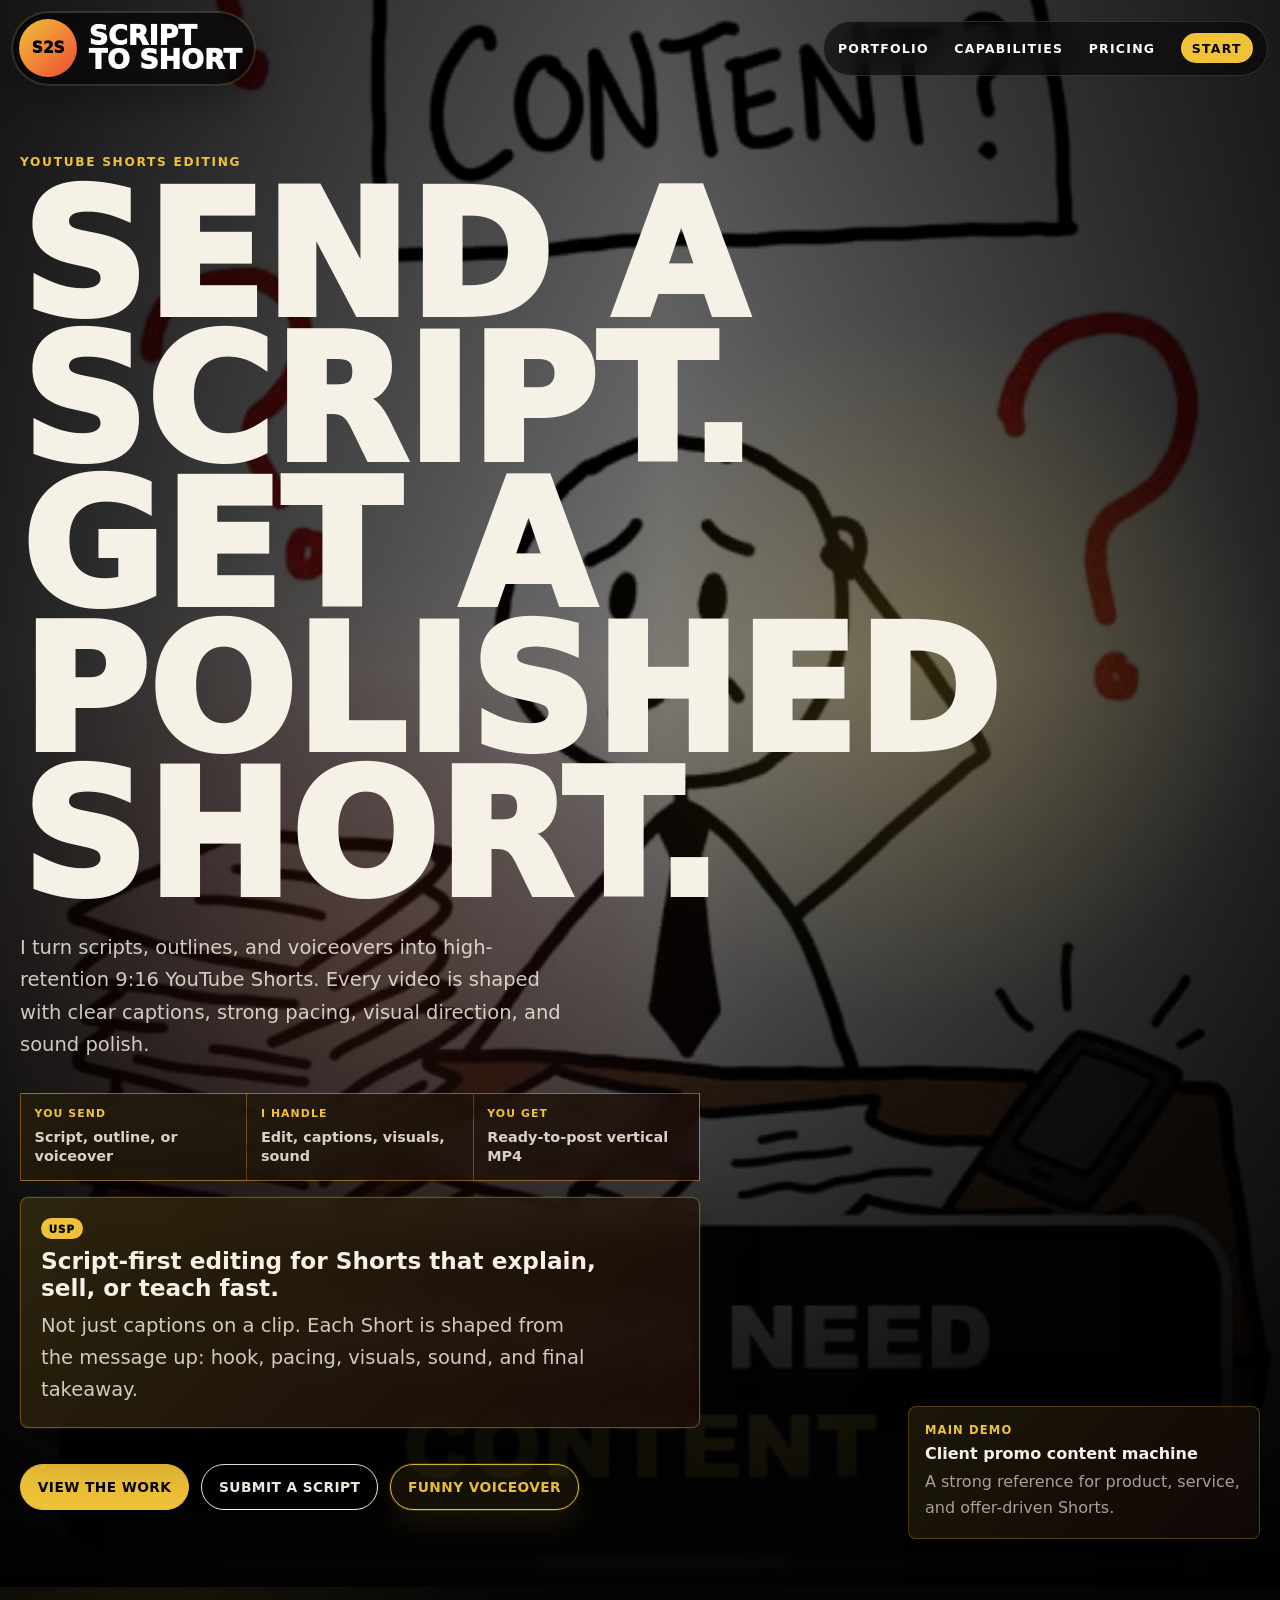
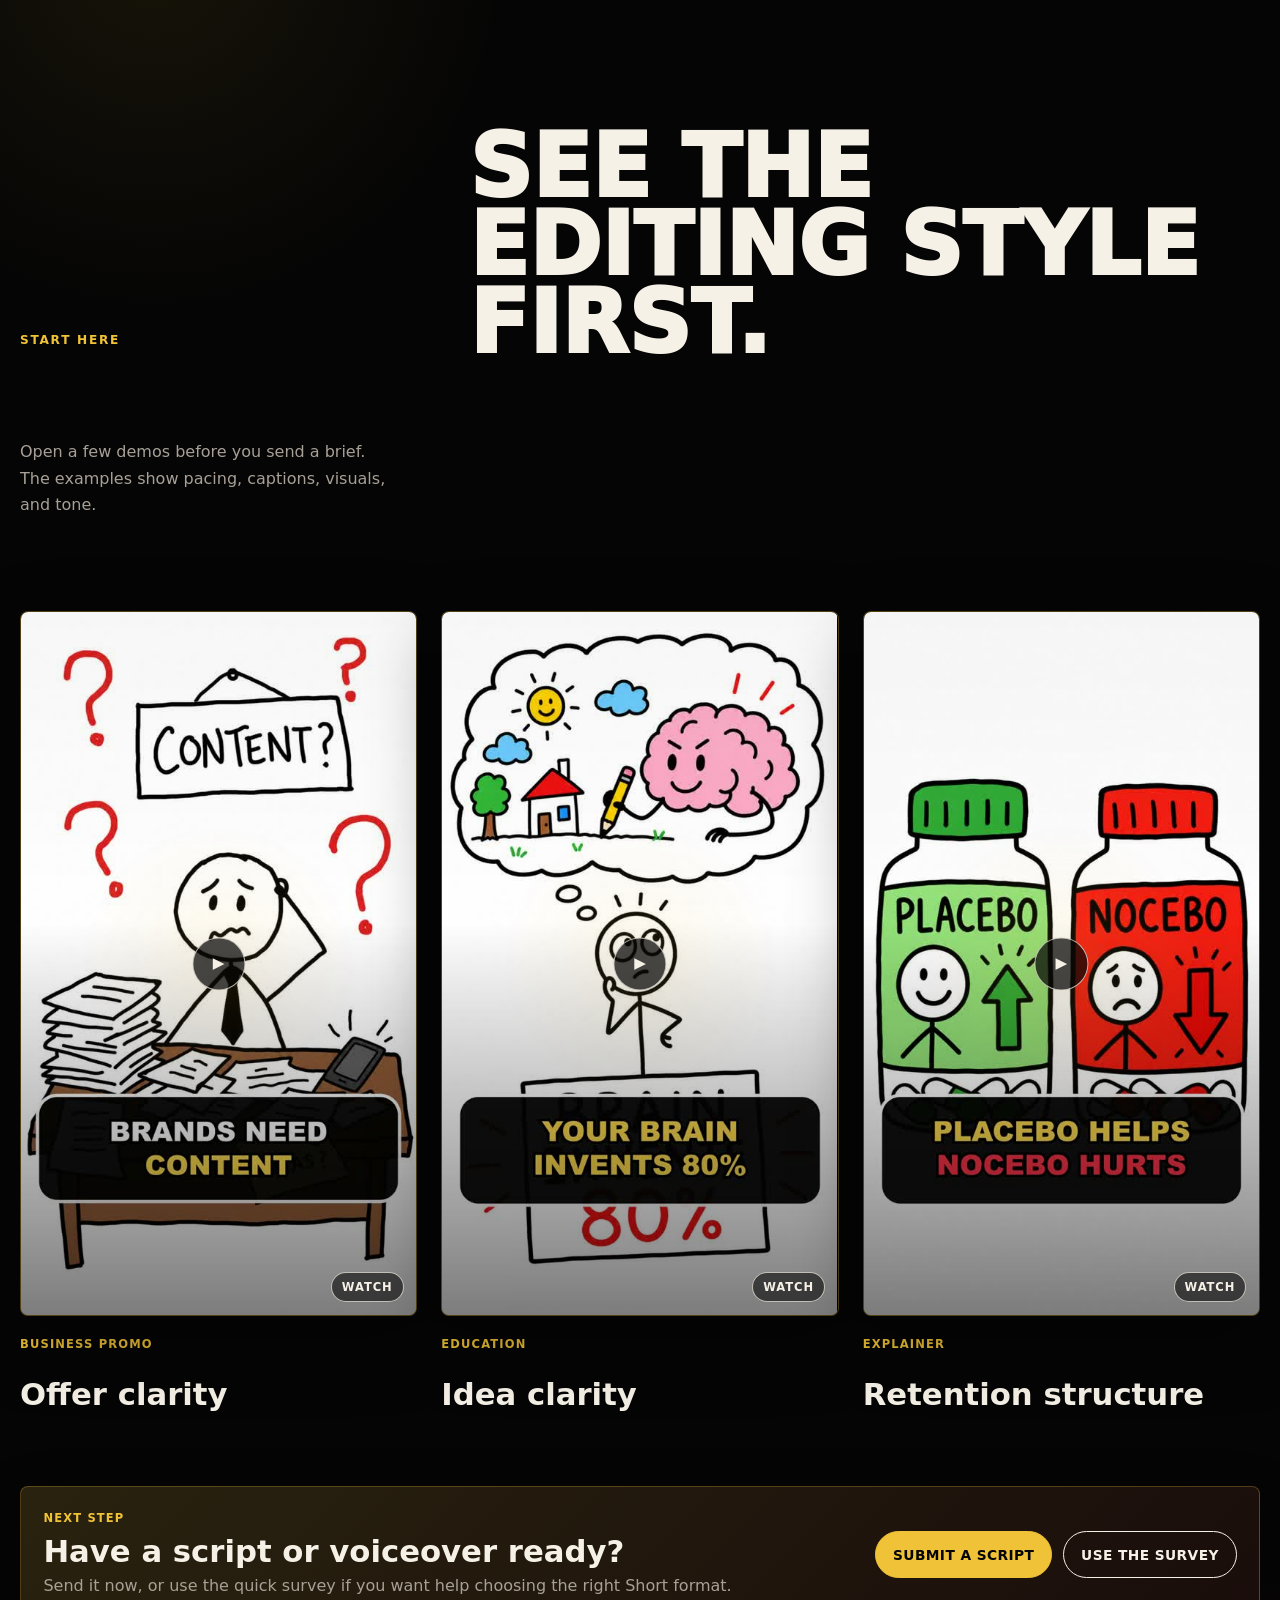
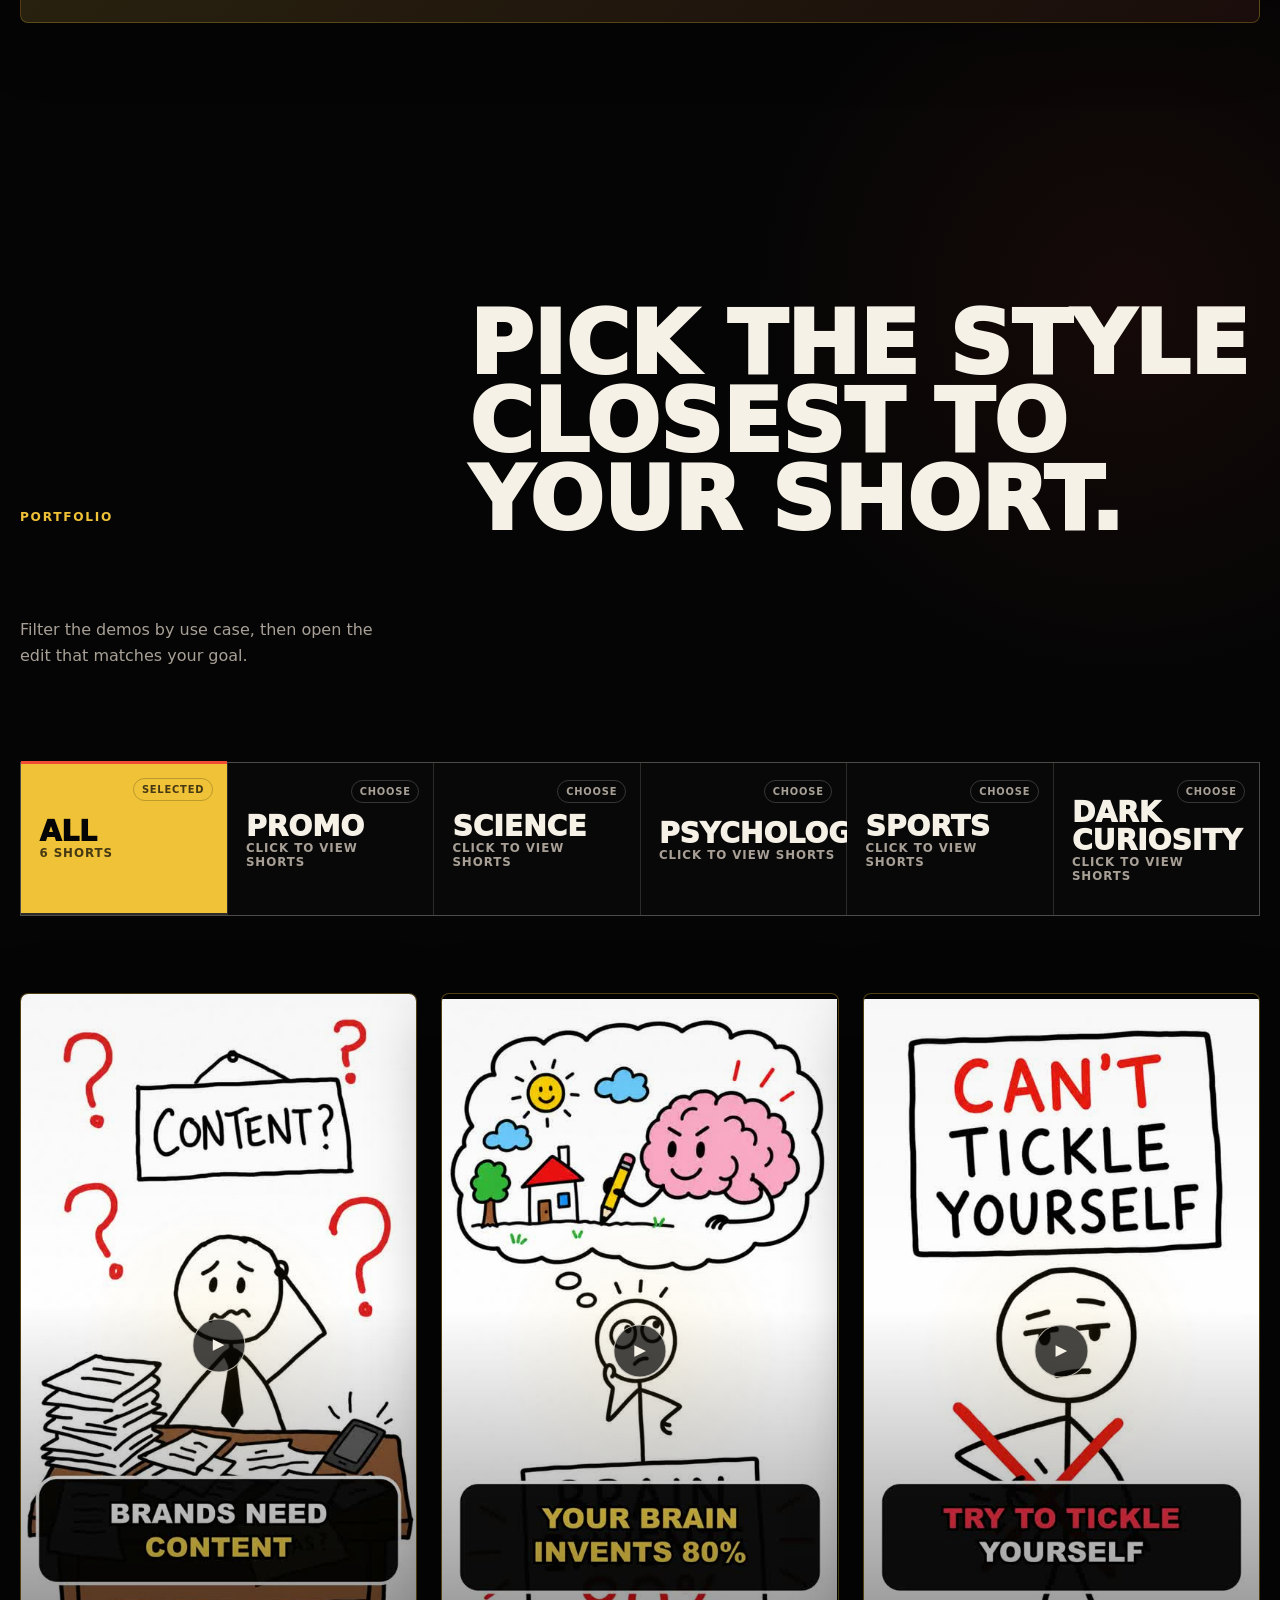
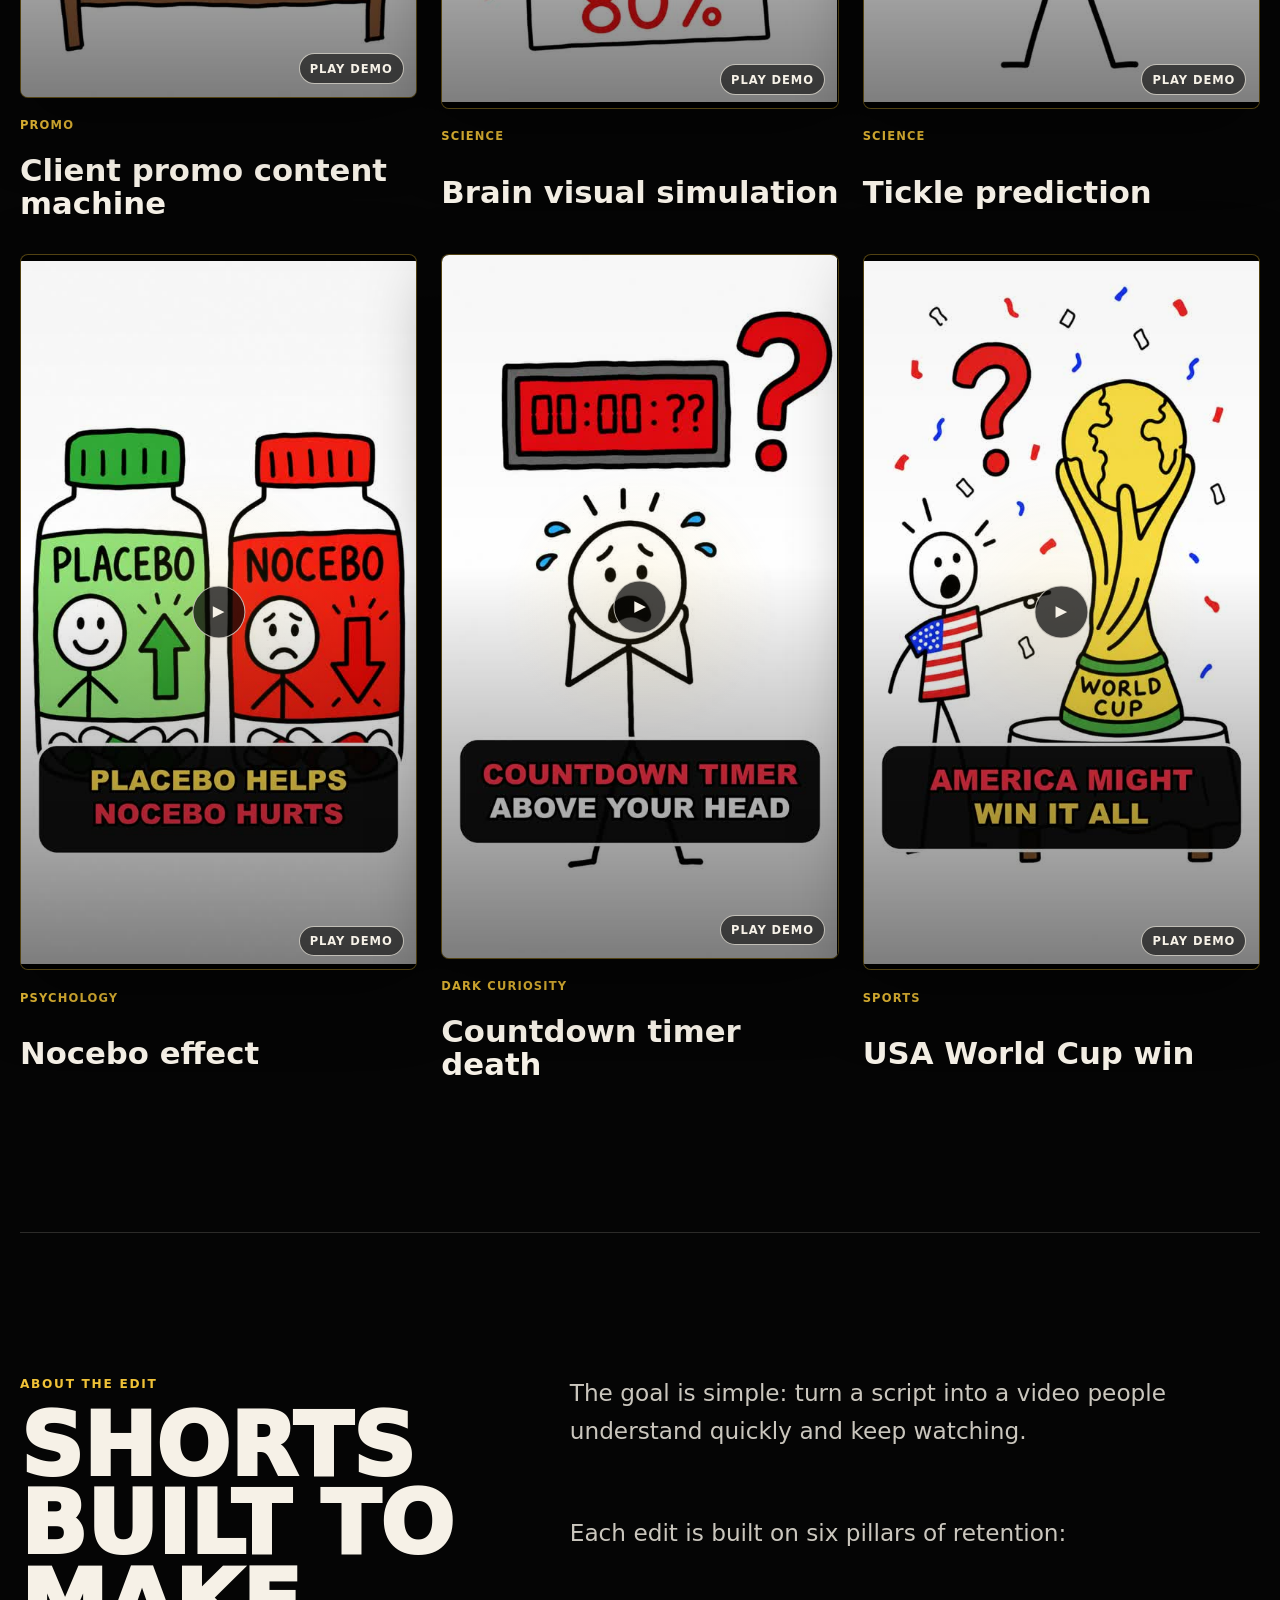
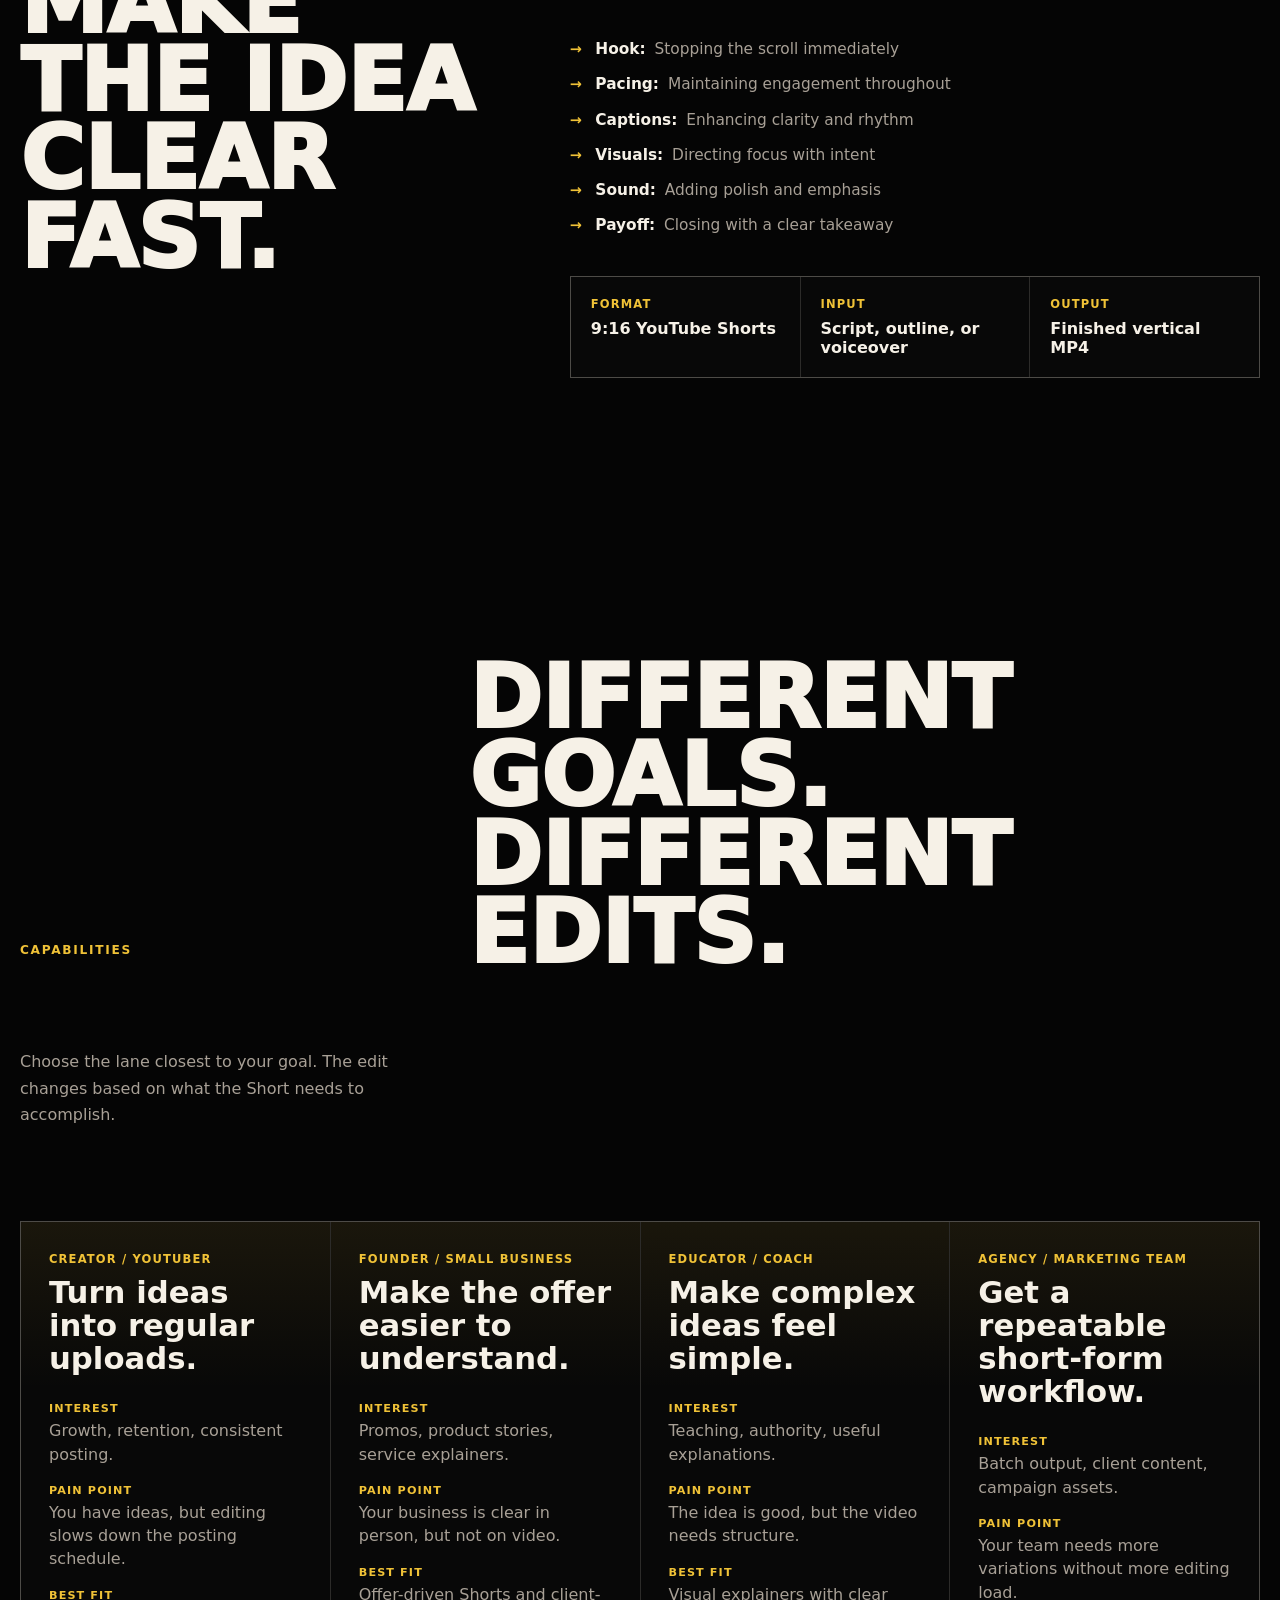
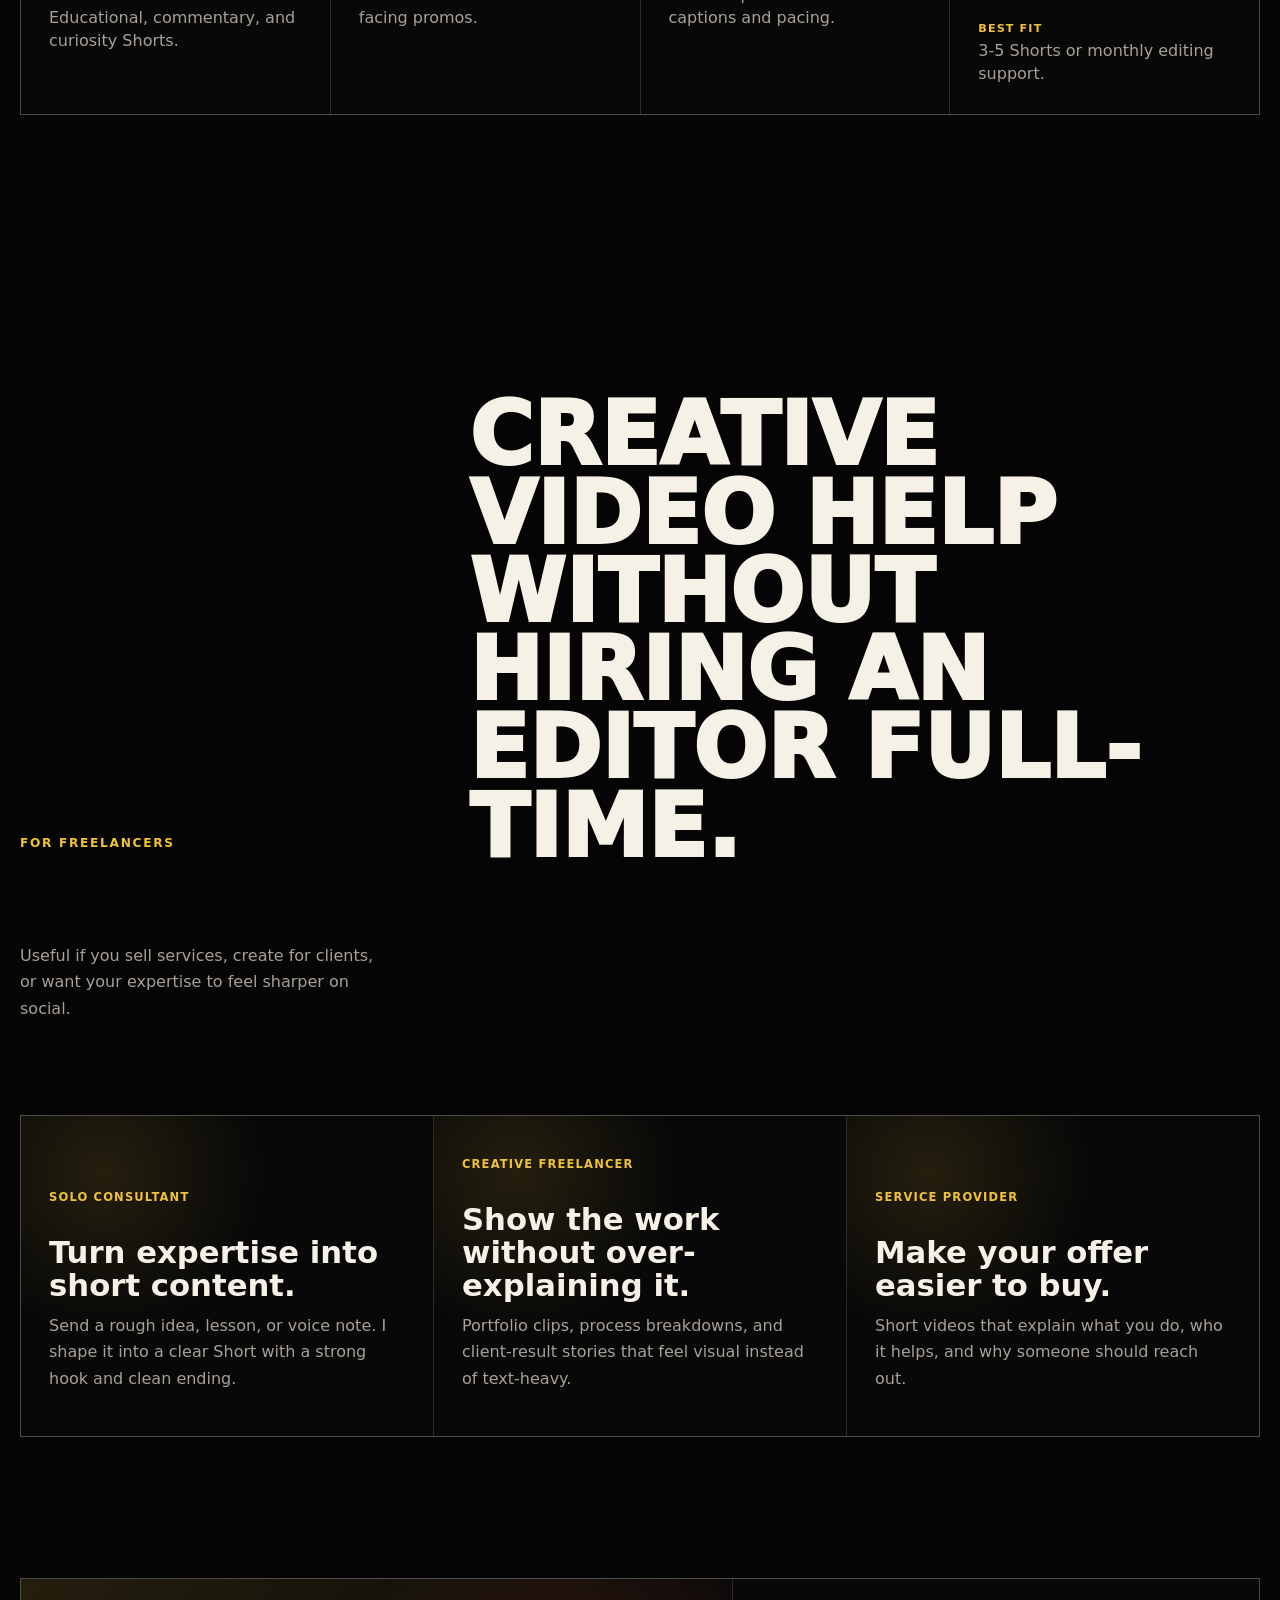
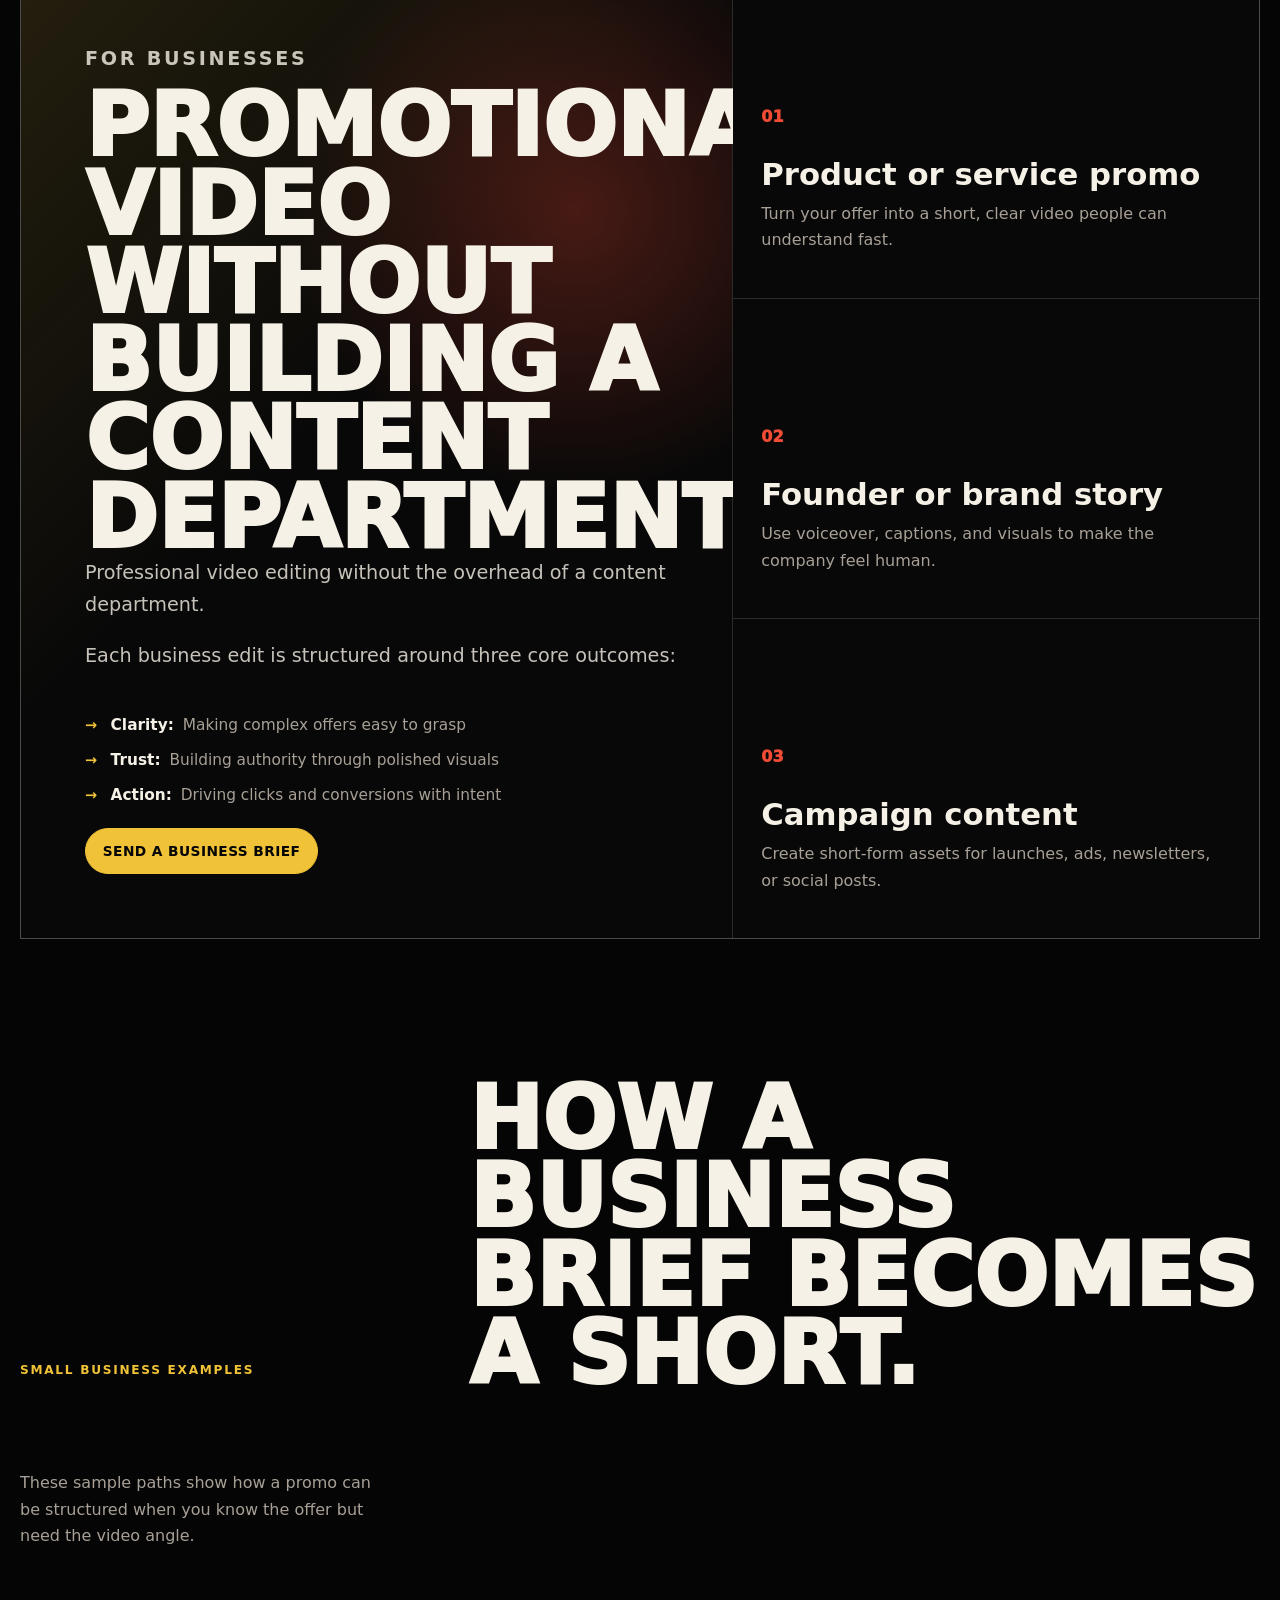
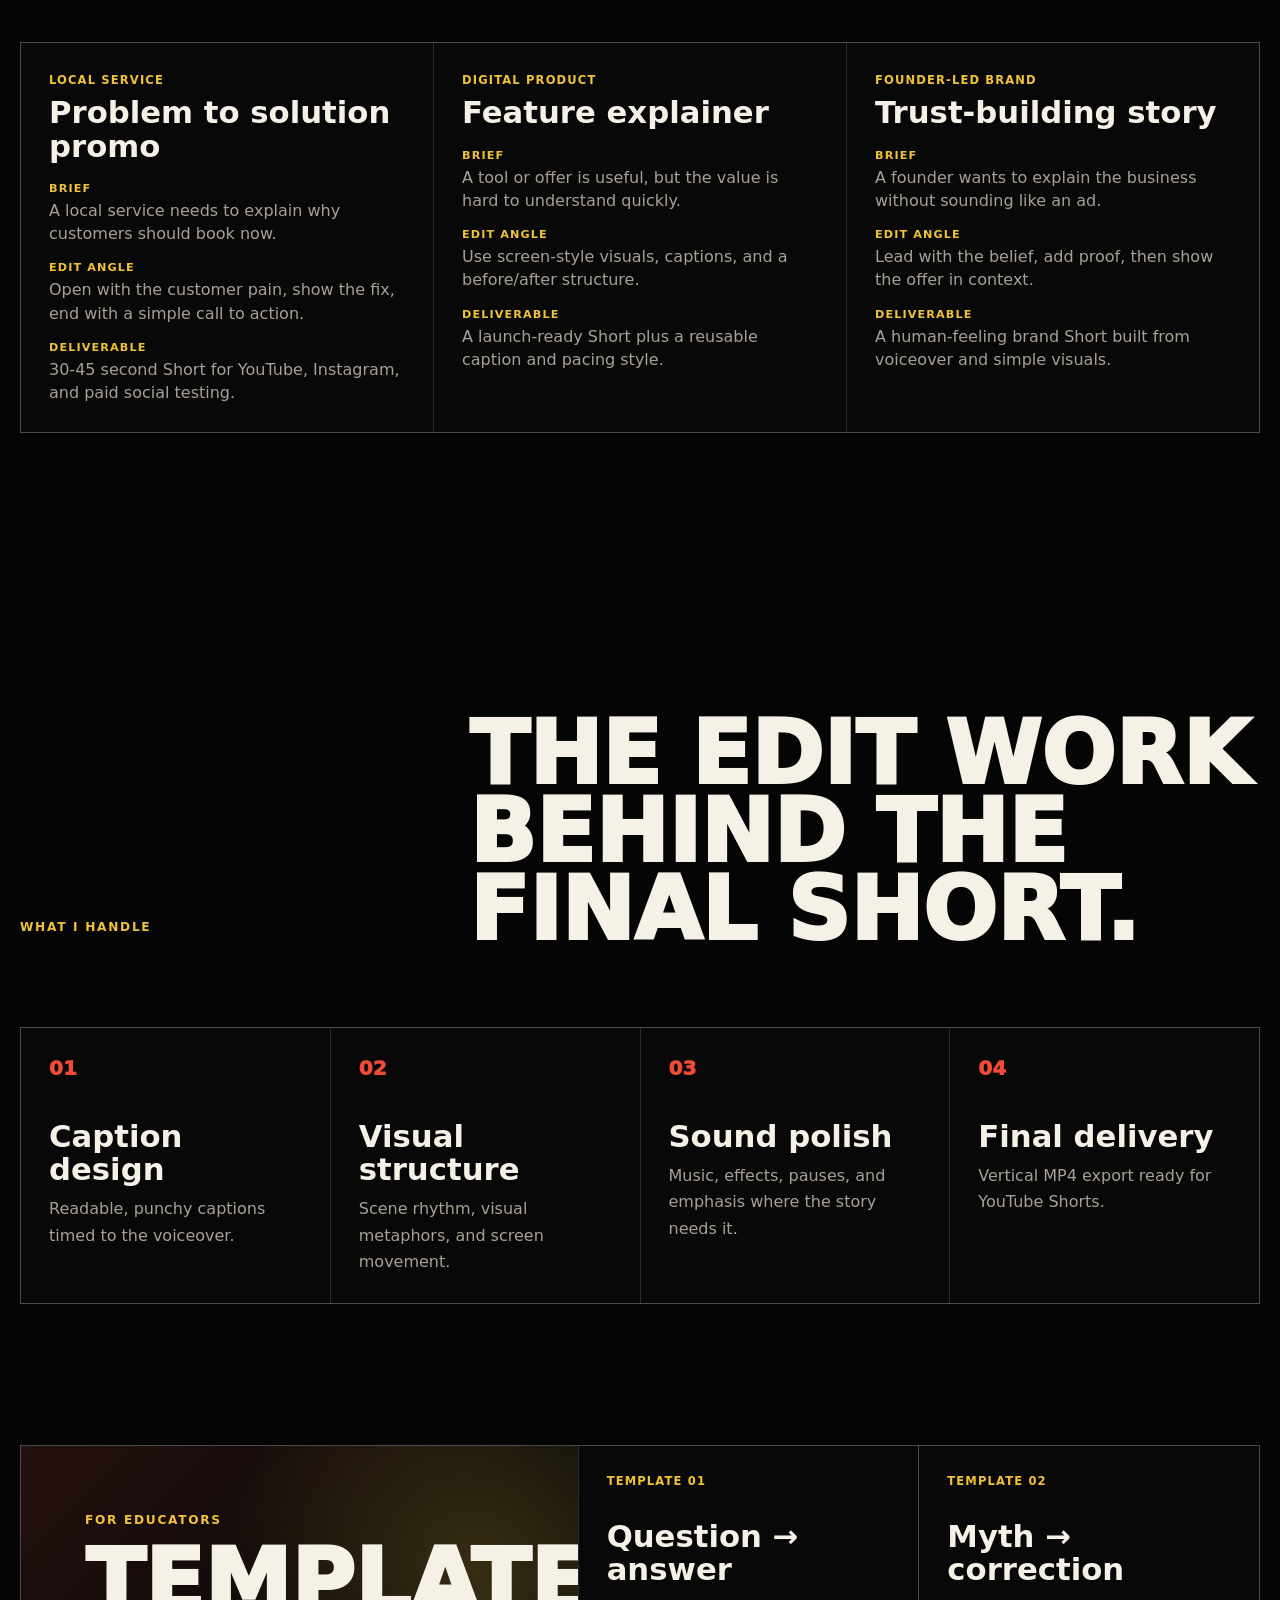
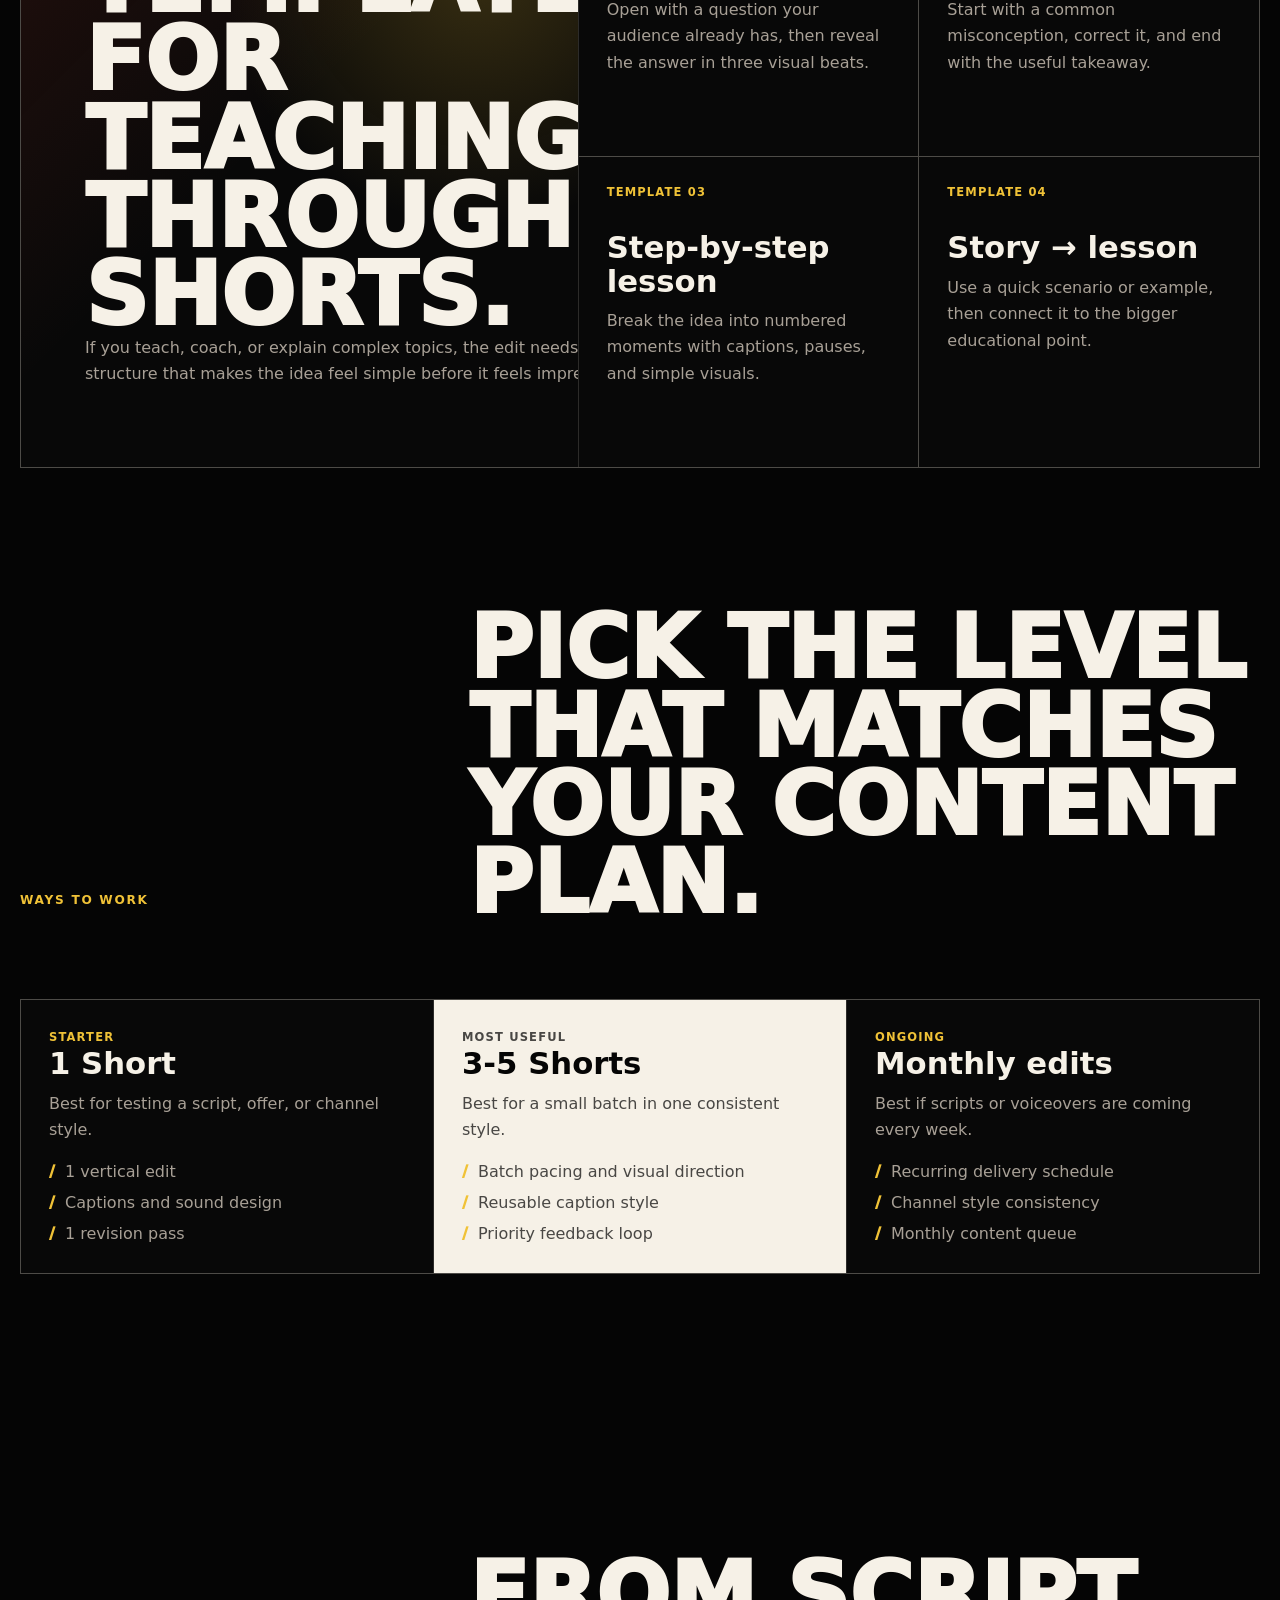
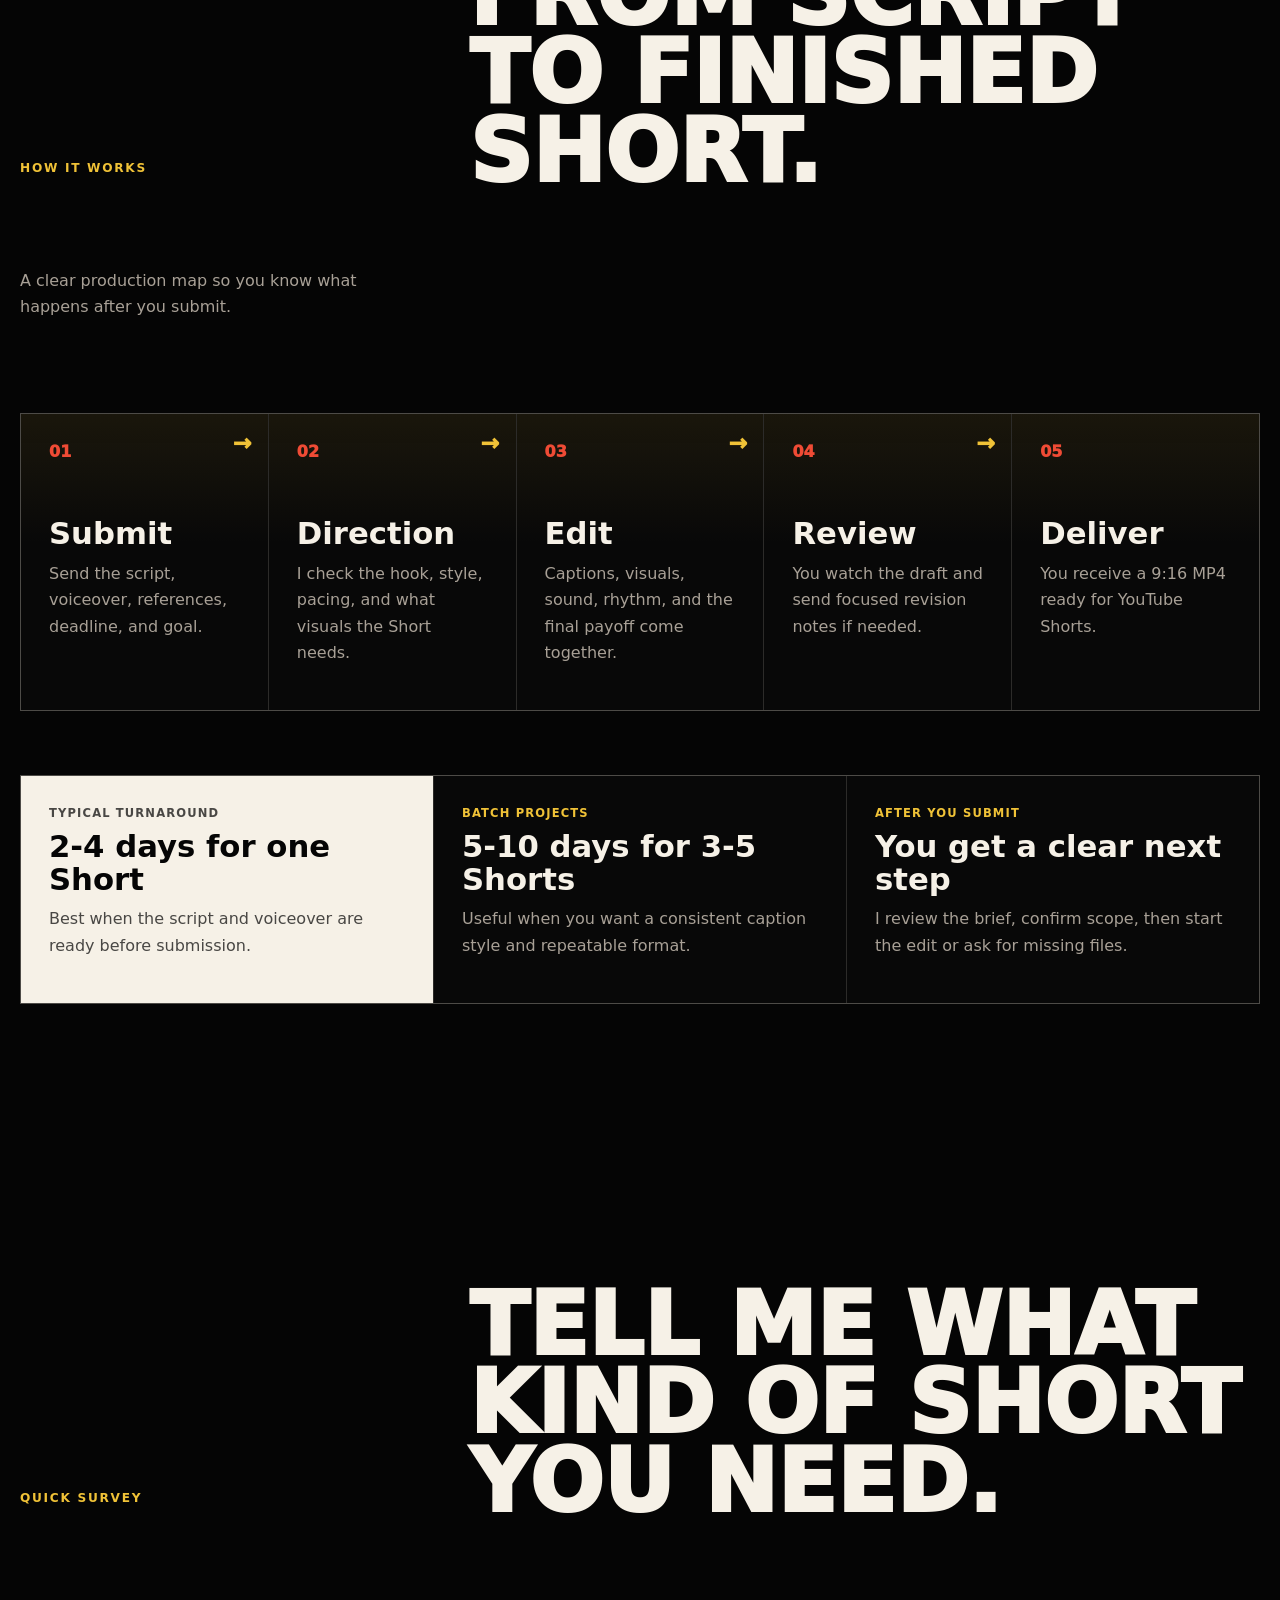
==== commit 50c8dd13: "Simplify navigation and reduce text density for better UX" ====
--- a/index.html
+++ b/index.html
@@ -25,11 +25,9 @@
         </span>
       </a>
       <nav aria-label="Main navigation">
-        <a href="#work">Work</a>
-        <a href="#personas">Services</a>
-        <a href="#workflow">Process</a>
+        <a href="#work">Portfolio</a>
+        <a href="#personas">Capabilities</a>
         <a href="#packages">Pricing</a>
-        <a href="#faq">FAQ</a>
         <a class="nav-cta" href="#submit">Start</a>
       </nav>
     </header>
@@ -55,8 +53,8 @@
           <p class="eyebrow">YouTube Shorts editing</p>
           <h1 id="hero-title">Send a script. Get a polished Short.</h1>
           <p>
-            I turn scripts, outlines, and voiceovers into 9:16 YouTube Shorts
-            with clear captions, strong pacing, visual direction, and sound polish.
+            I turn scripts, outlines, and voiceovers into high-retention 9:16 YouTube Shorts.
+            Every video is shaped with clear captions, strong pacing, visual direction, and sound polish.
           </p>
           <dl class="value-points" aria-label="Service summary">
             <div>
@@ -368,11 +366,16 @@
           <h2 id="about-title">Shorts built to make the idea clear fast.</h2>
         </div>
         <div class="about-copy">
-          <p>
-            The goal is simple: turn a script into a video people can understand quickly
-            and keep watching. Every edit is built around the hook, pacing, captions,
-            visuals, sound, and final payoff.
-          </p>
+          <p>The goal is simple: turn a script into a video people understand quickly and keep watching.</p>
+          <p>Each edit is built on six pillars of retention:</p>
+          <ul class="feature-list">
+            <li><strong>Hook:</strong> Stopping the scroll immediately</li>
+            <li><strong>Pacing:</strong> Maintaining engagement throughout</li>
+            <li><strong>Captions:</strong> Enhancing clarity and rhythm</li>
+            <li><strong>Visuals:</strong> Directing focus with intent</li>
+            <li><strong>Sound:</strong> Adding polish and emphasis</li>
+            <li><strong>Payoff:</strong> Closing with a clear takeaway</li>
+          </ul>
           <dl class="stat-list">
             <div>
               <dt>Format</dt>
@@ -392,7 +395,7 @@
 
       <section class="personas-section" id="personas" aria-labelledby="personas-title">
         <div class="section-masthead">
-          <p class="eyebrow">Who this is for</p>
+          <p class="eyebrow">Capabilities</p>
           <h2 id="personas-title">Different goals. Different edits.</h2>
           <p>Choose the lane closest to your goal. The edit changes based on what the Short needs to accomplish.</p>
         </div>
@@ -506,11 +509,13 @@
         <div class="business-panel">
           <p class="eyebrow">For businesses</p>
           <h2 id="business-title">Promotional video without building a content department.</h2>
-          <p>
-            If your company needs a product explainer, campaign teaser, service pitch,
-            or founder-led Short, the edit is built around the business outcome:
-            clarity, trust, and a reason to take action.
-          </p>
+          <p>Professional video editing without the overhead of a content department.</p>
+          <p>Each business edit is structured around three core outcomes:</p>
+          <ul class="feature-list">
+            <li><strong>Clarity:</strong> Making complex offers easy to grasp</li>
+            <li><strong>Trust:</strong> Building authority through polished visuals</li>
+            <li><strong>Action:</strong> Driving clicks and conversions with intent</li>
+          </ul>
           <a class="button primary" href="#submit">Send a business brief</a>
         </div>
 
@@ -769,8 +774,8 @@
           class="survey-form"
           name="visitor-survey"
           method="POST"
-          action="./success.html"
-          data-netlify="true"
+          action="mailto:alislim007km@gmail.com?subject=Script%20to%20Short%20survey"
+          enctype="text/plain"
           netlify-honeypot="website"
         >
           <input type="hidden" name="form-name" value="visitor-survey">
@@ -843,9 +848,8 @@
           class="request-form"
           name="short-request"
           method="POST"
-          action="./success.html"
-          enctype="multipart/form-data"
-          data-netlify="true"
+          action="mailto:alislim007km@gmail.com?subject=Script%20to%20Short%20brief"
+          enctype="text/plain"
           netlify-honeypot="company"
         >
           <input type="hidden" name="form-name" value="short-request">
@@ -997,6 +1001,6 @@
     </div>
 
     <audio class="funny-voiceover" src="./media/funny-voiceover.mp3" preload="auto"></audio>
-    <script src="./script.js?v=value-faq-copy"></script>
+    <script src="./script.js?v=email-forms"></script>
   </body>
 </html>
--- a/styles.css
+++ b/styles.css
@@ -1575,3 +1575,34 @@
     align-items: start;
   }
 }
+
+/* Feature List Styles */
+.feature-list {
+  list-style: none;
+  padding: 0;
+  margin: 1.5rem 0 0;
+  display: grid;
+  gap: 0.85rem;
+}
+
+.feature-list li {
+  position: relative;
+  padding-left: 1.6rem;
+  color: var(--muted);
+  font-size: clamp(0.9rem, 1.2vw, 1rem);
+  line-height: 1.4;
+}
+
+.feature-list li::before {
+  content: "→";
+  position: absolute;
+  left: 0;
+  color: var(--accent);
+  font-weight: 900;
+  font-size: 0.9rem;
+}
+
+.feature-list strong {
+  color: var(--ink);
+  margin-right: 0.25rem;
+}
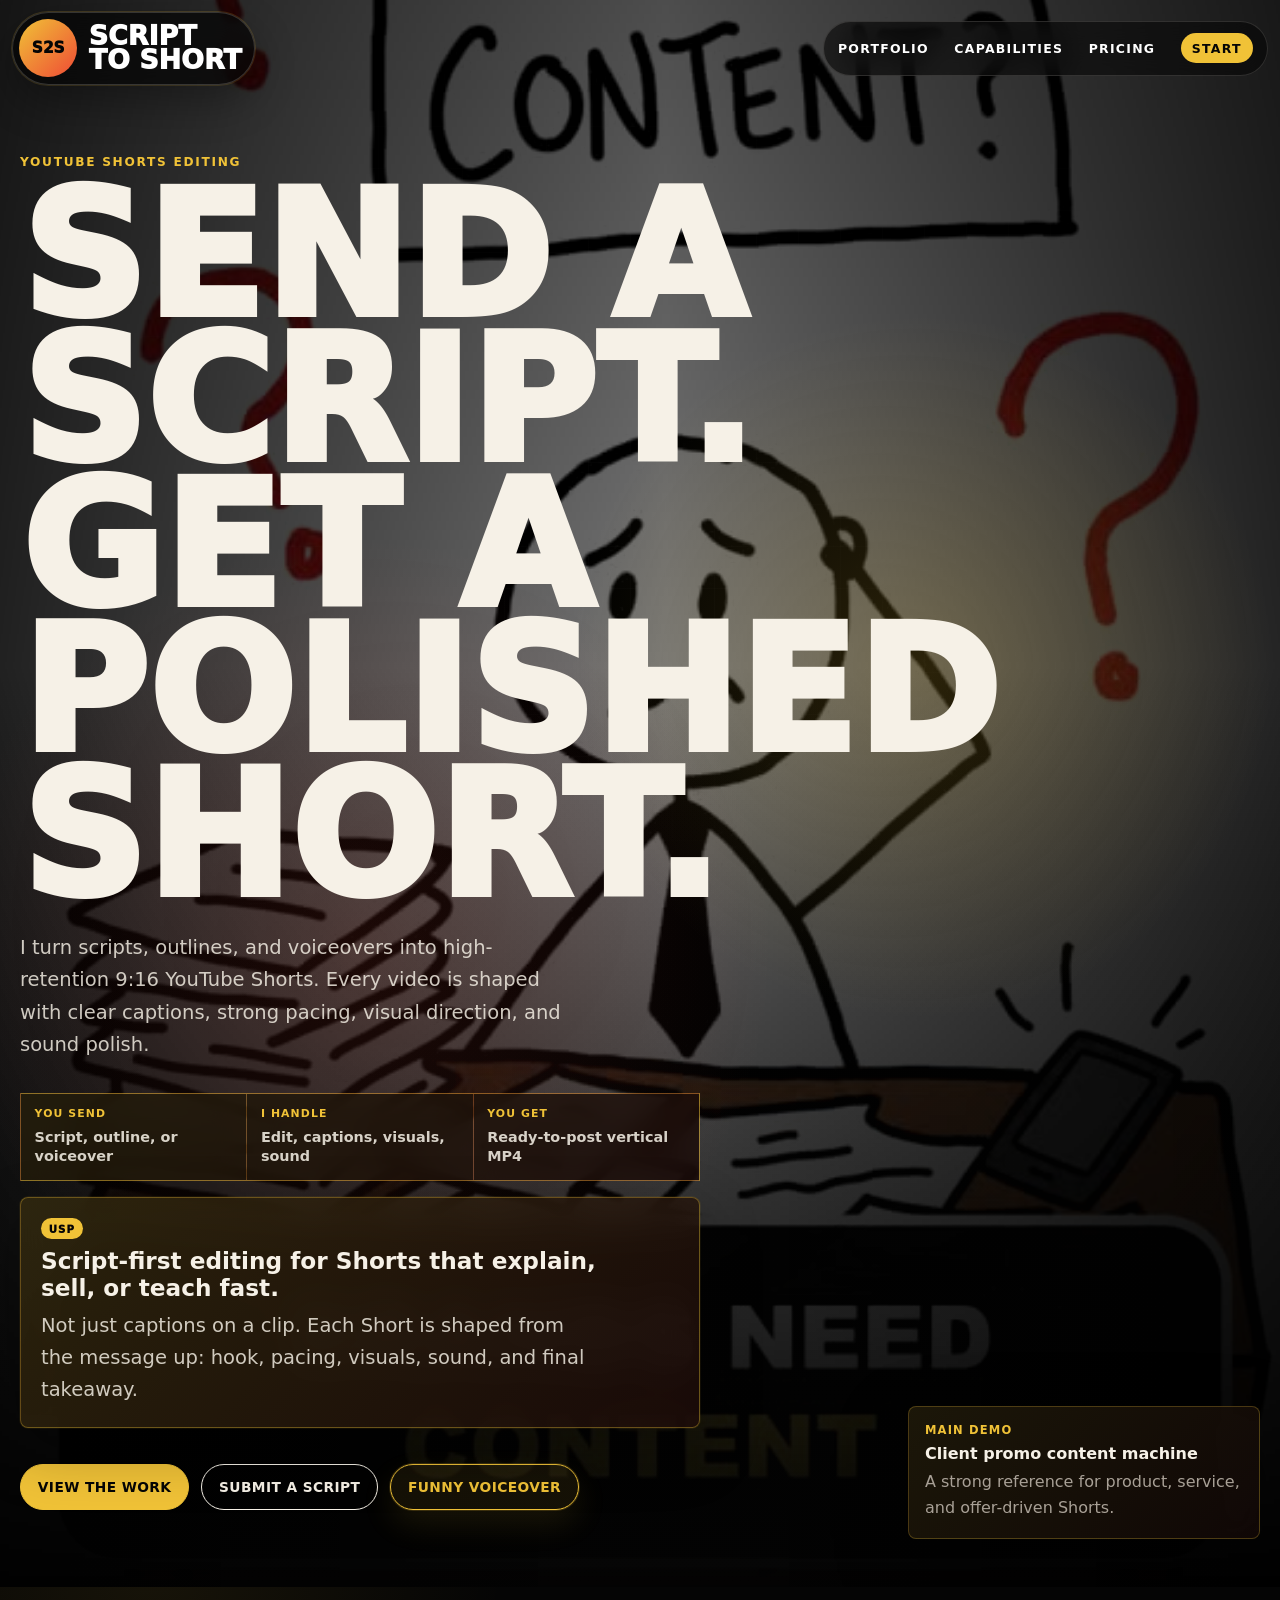
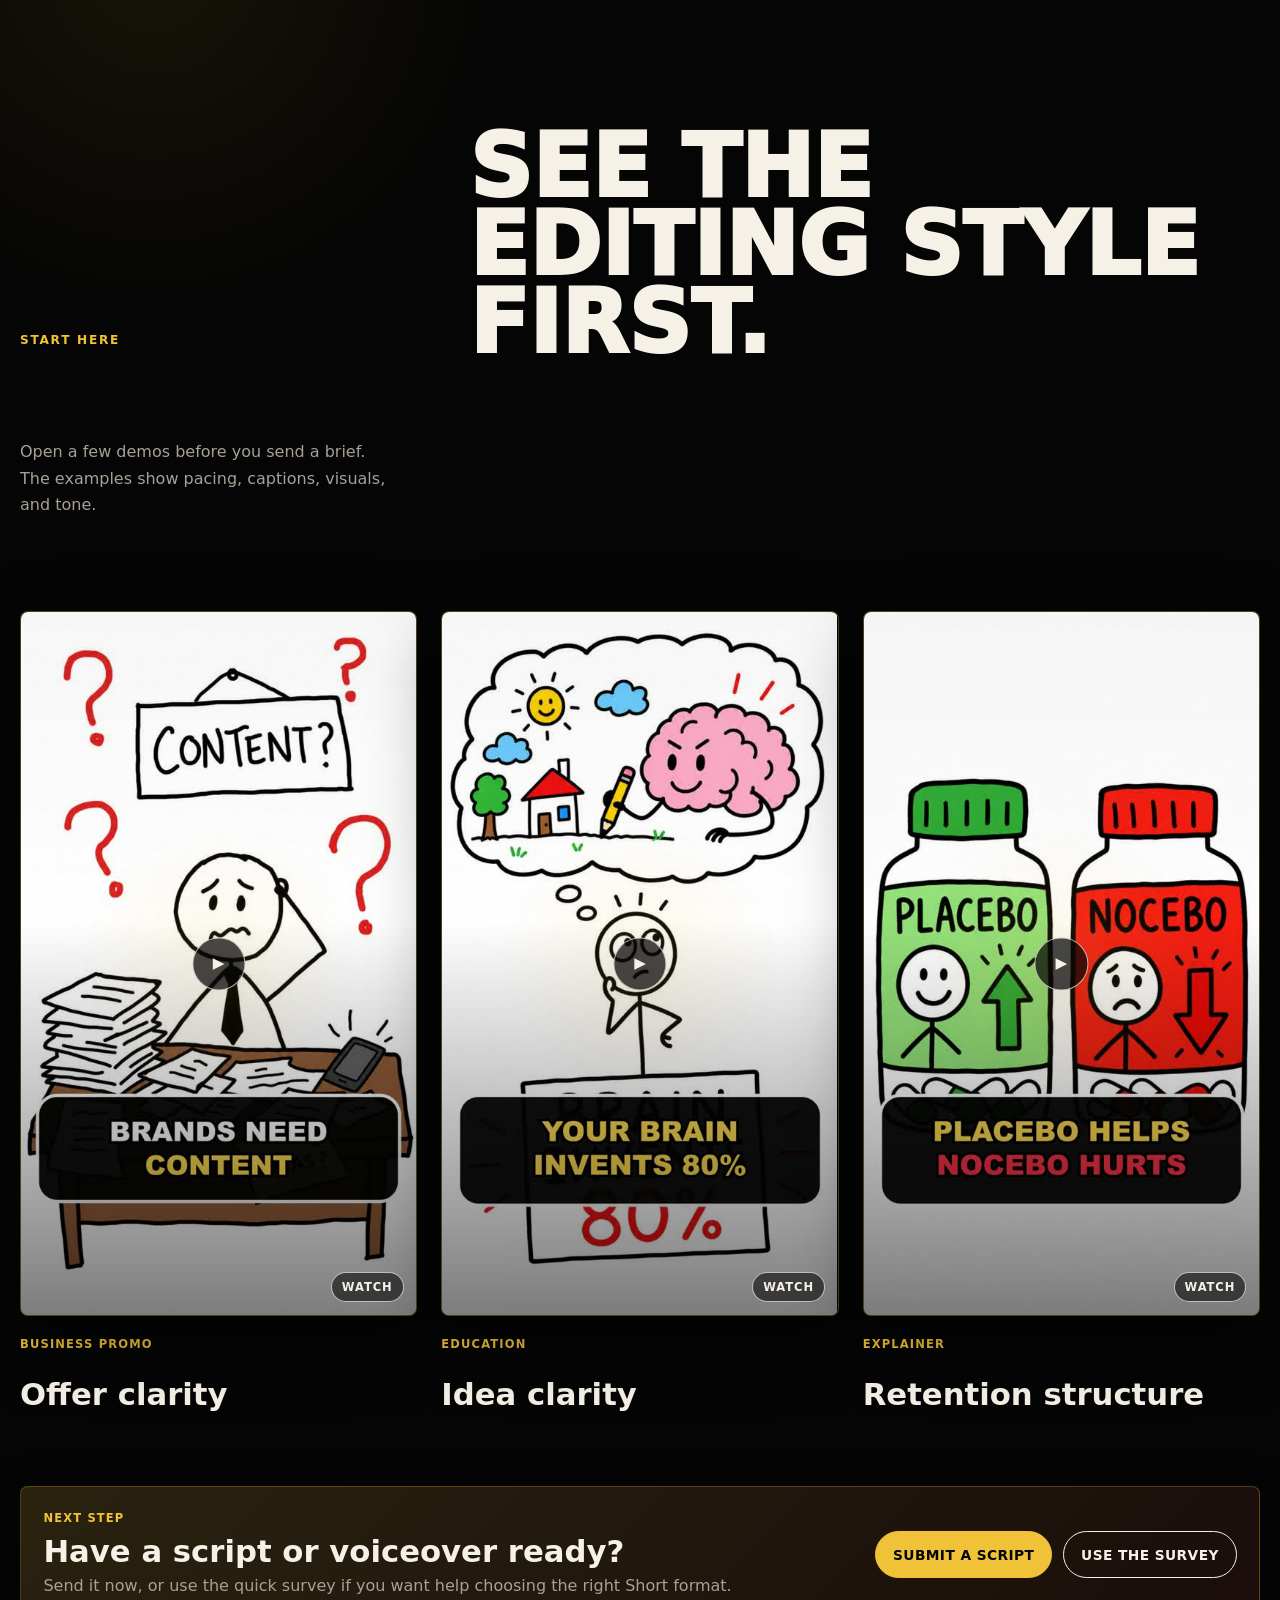
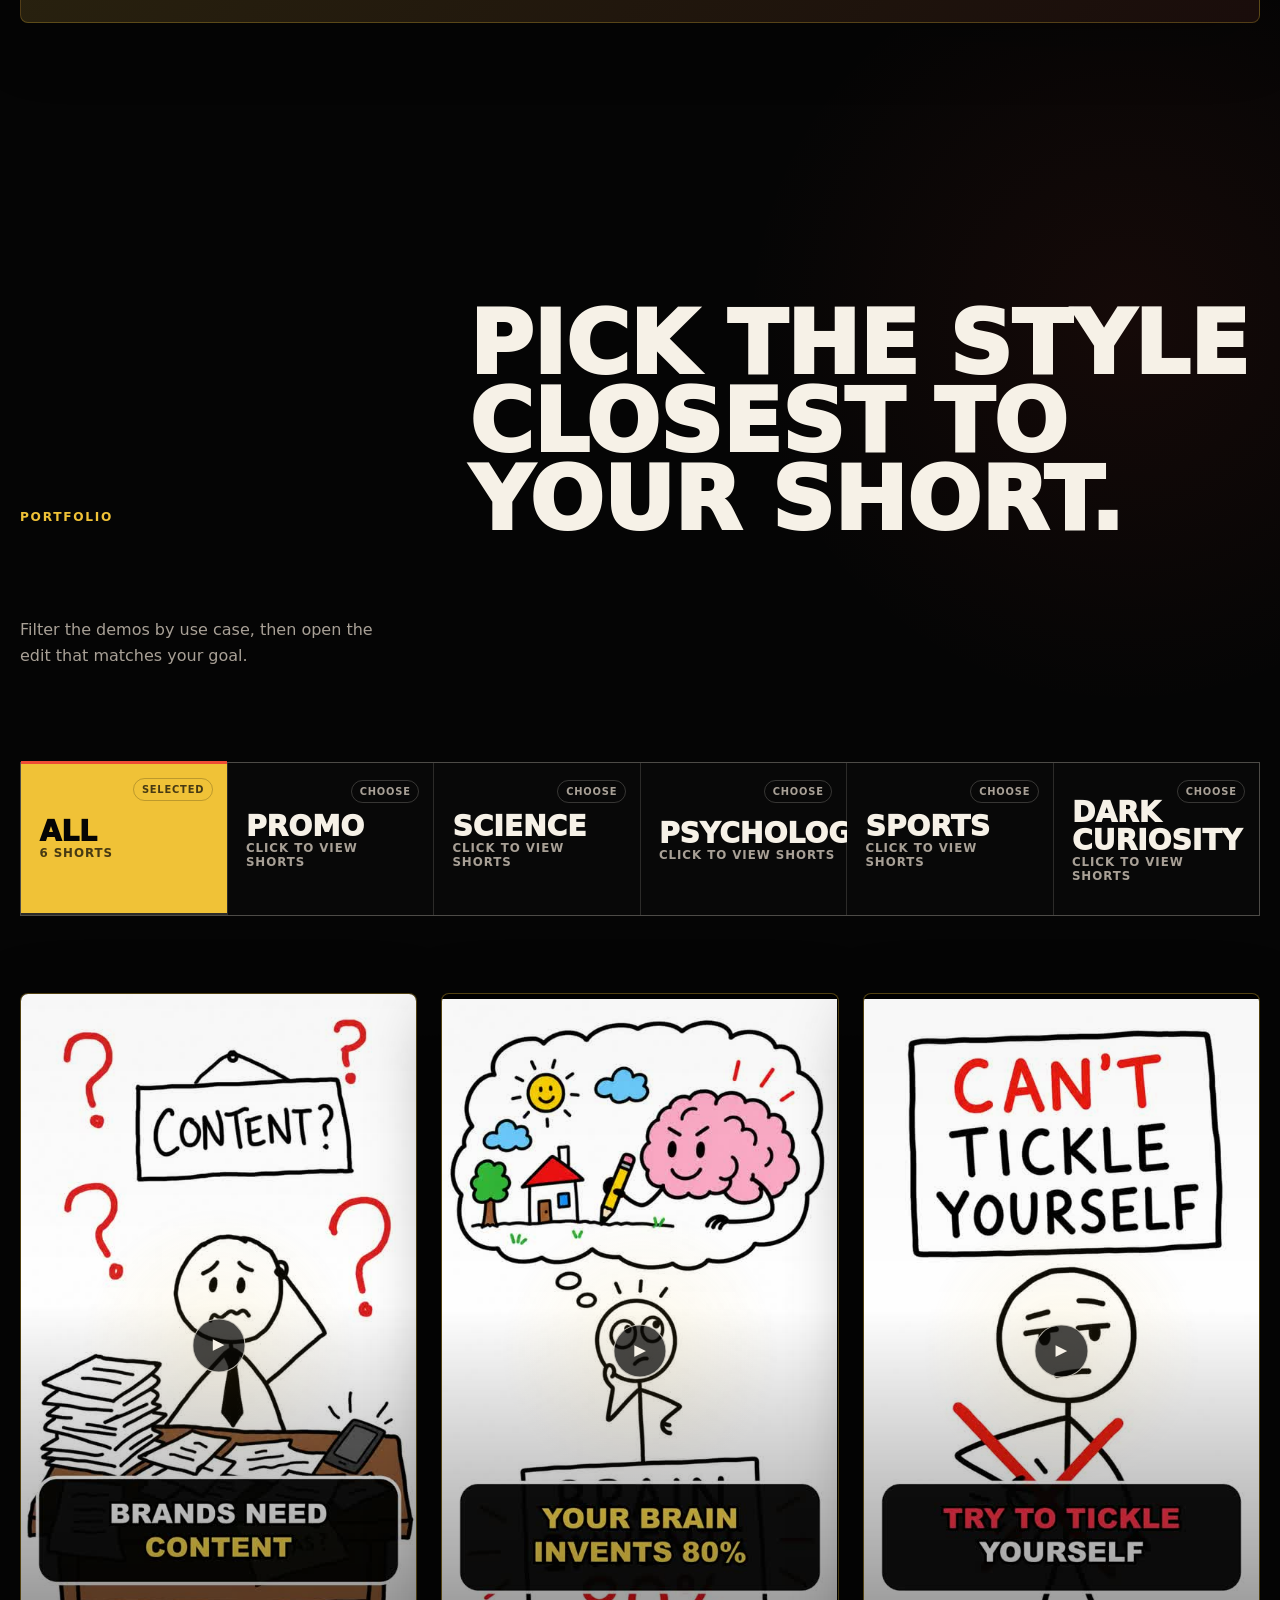
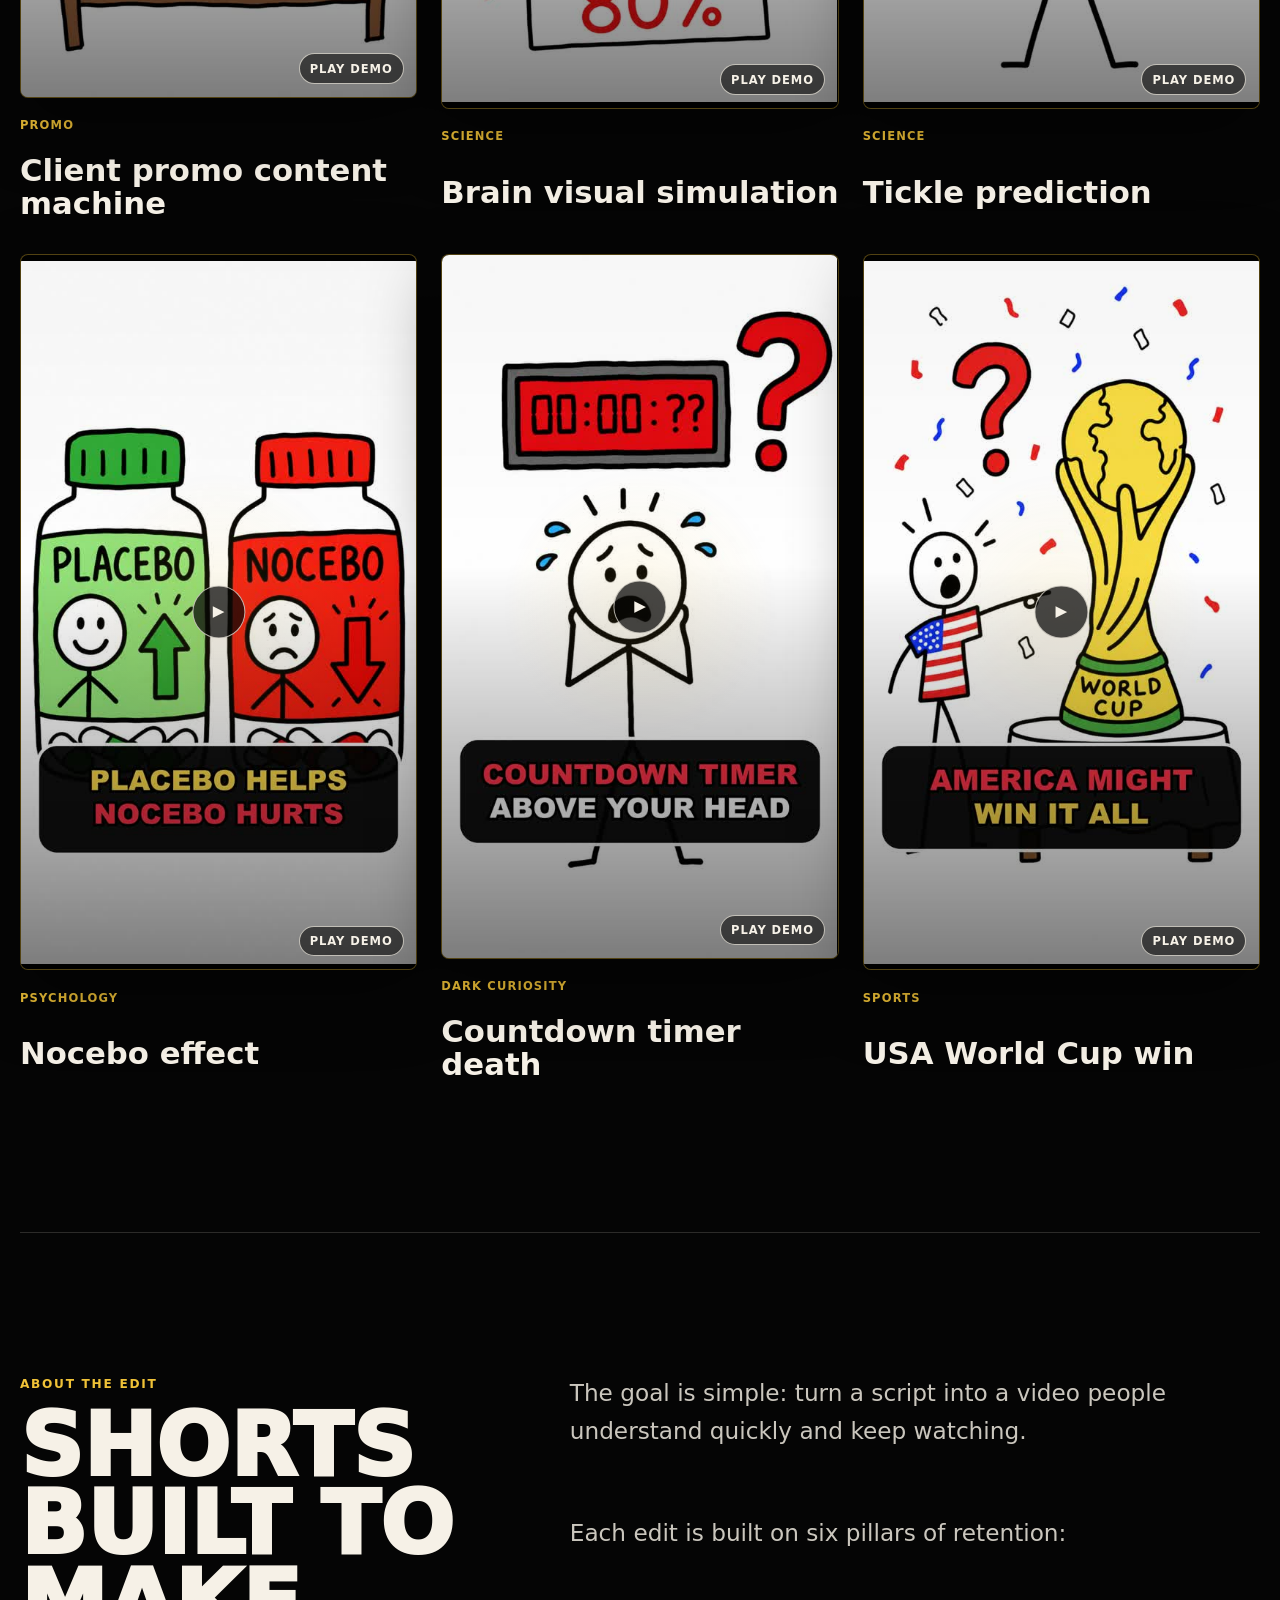
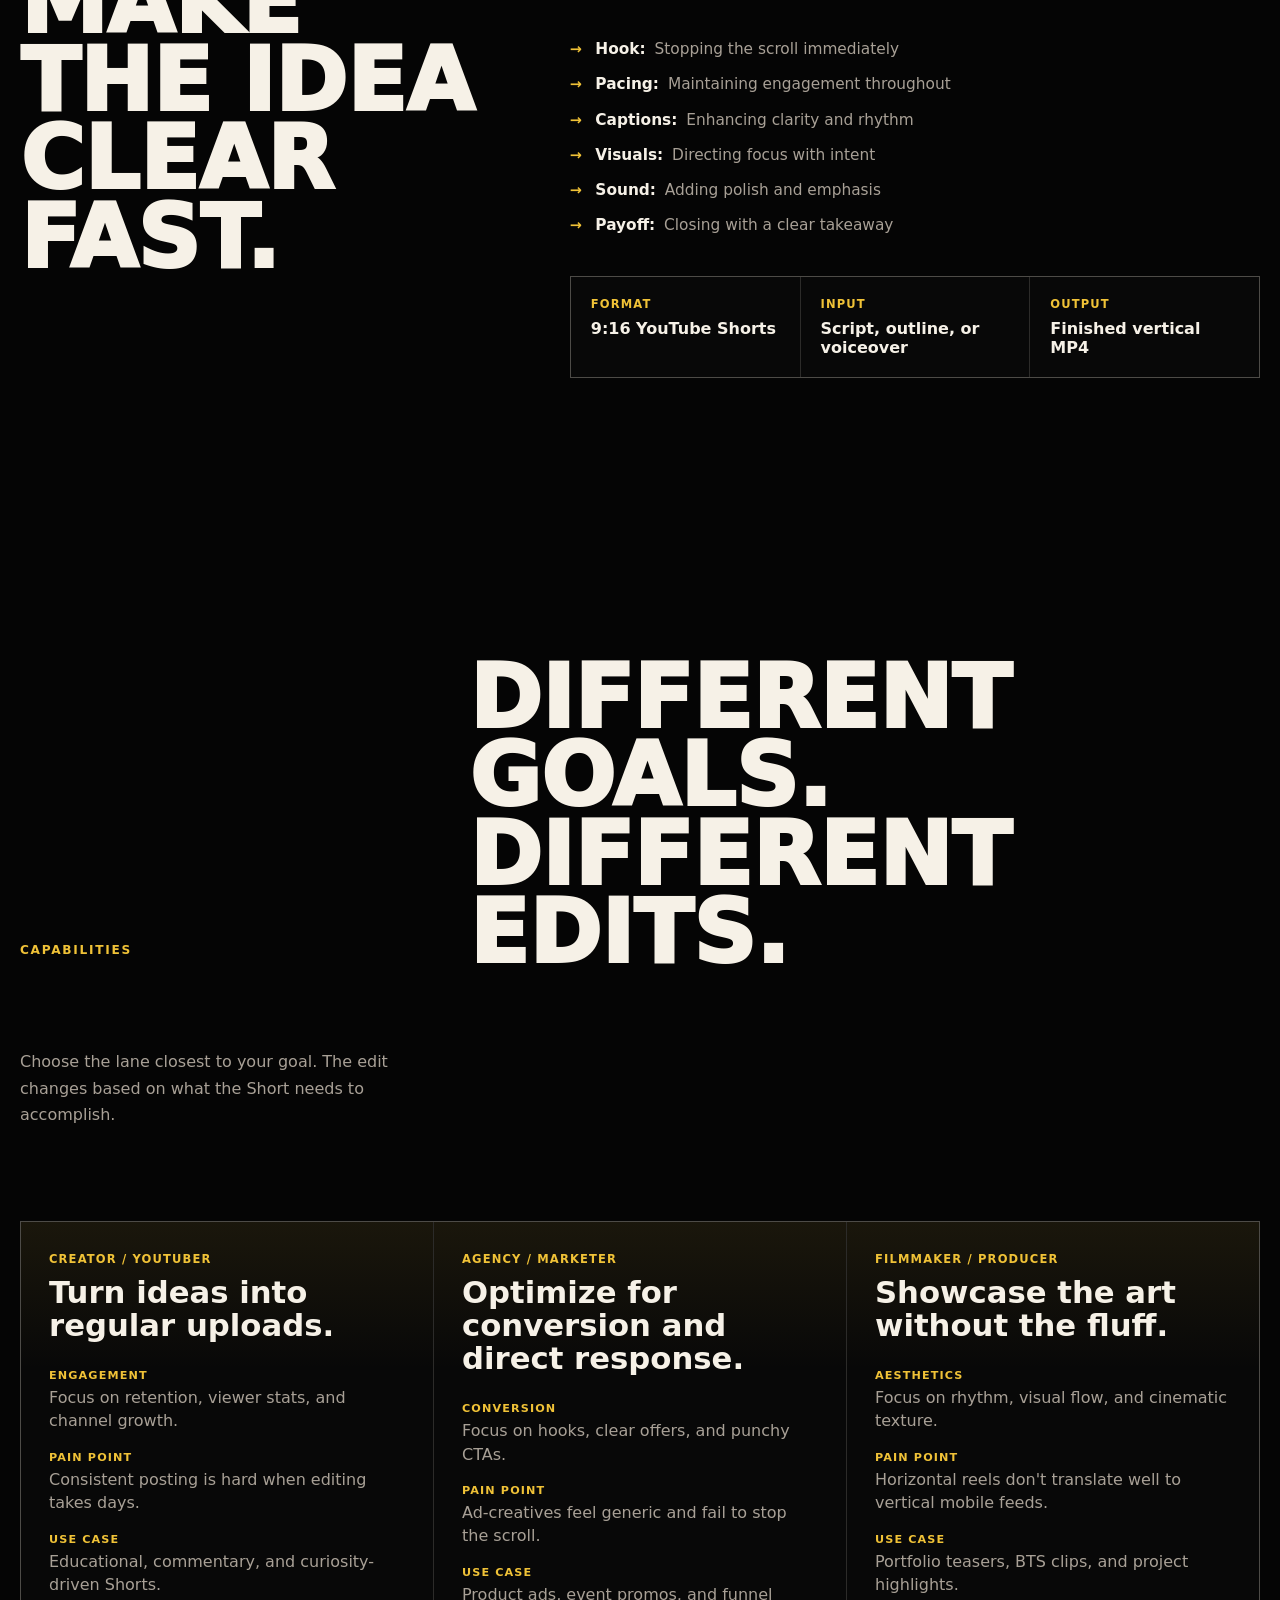
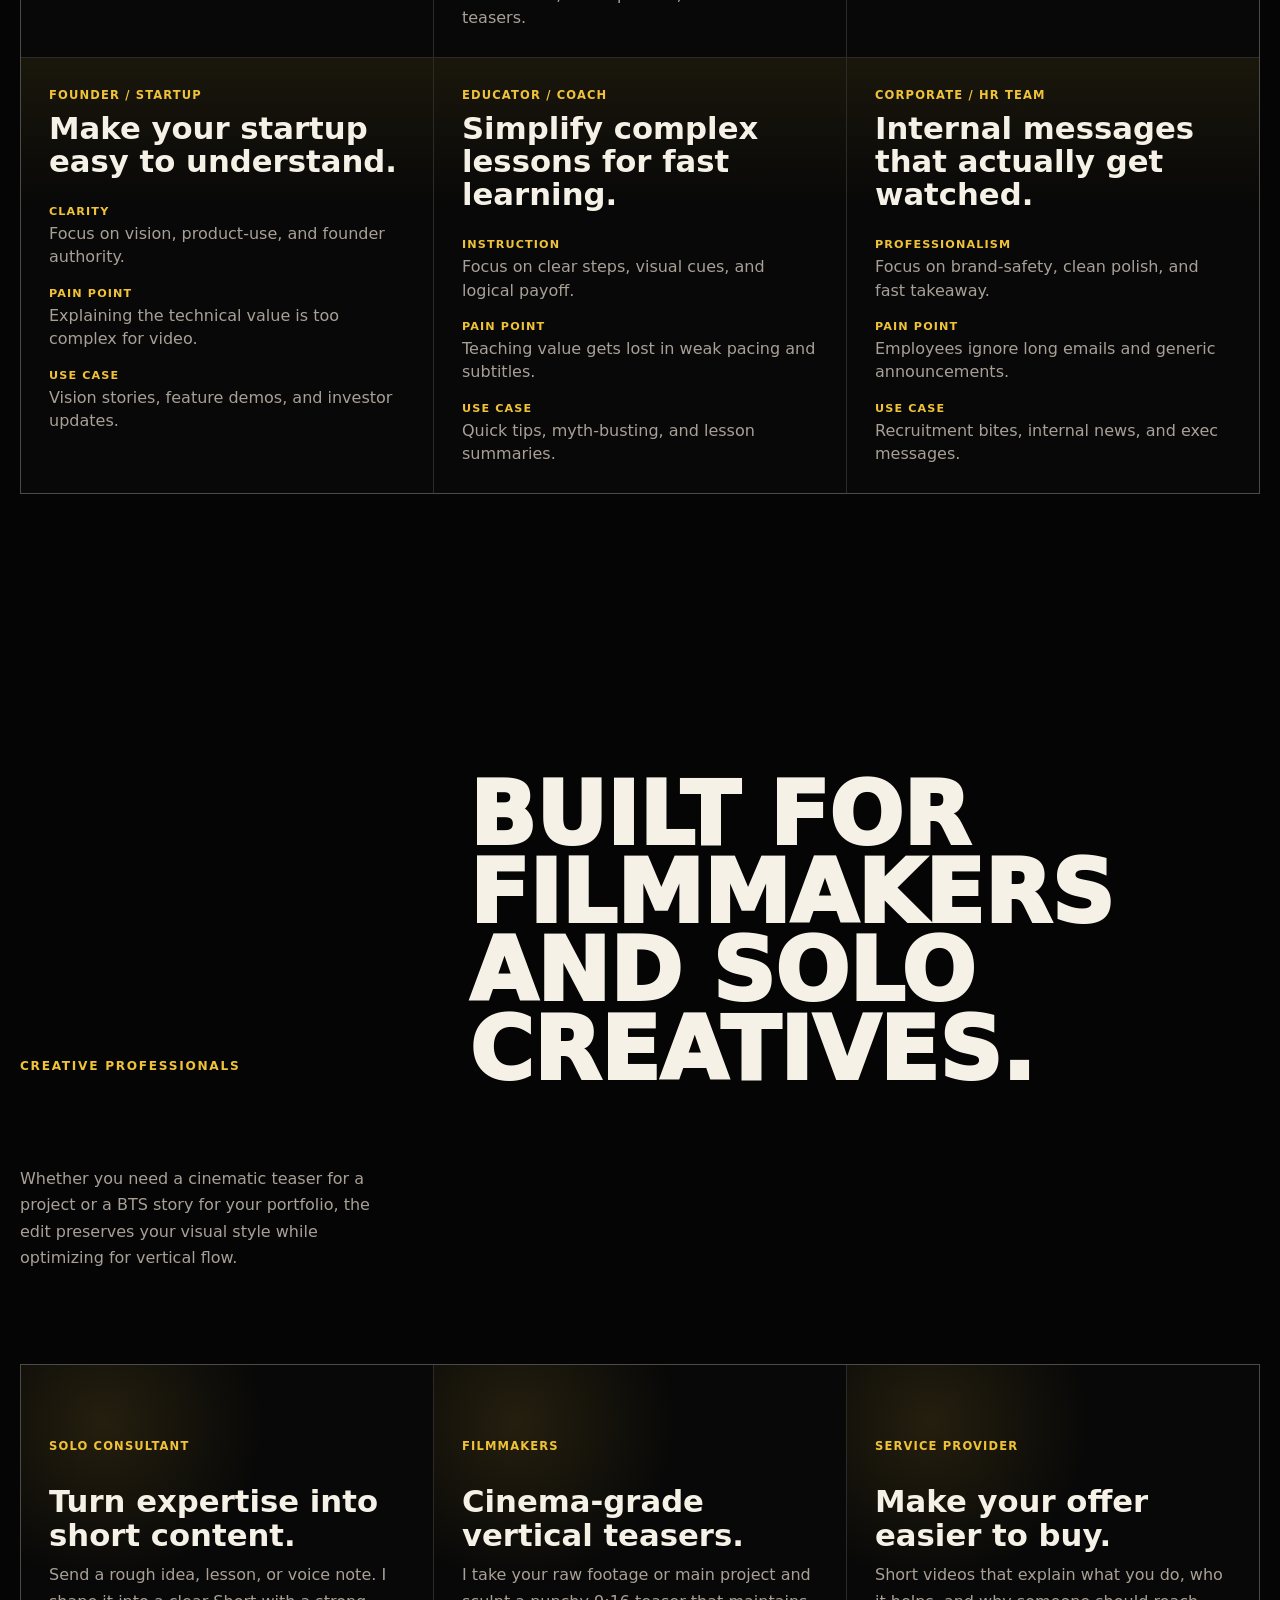
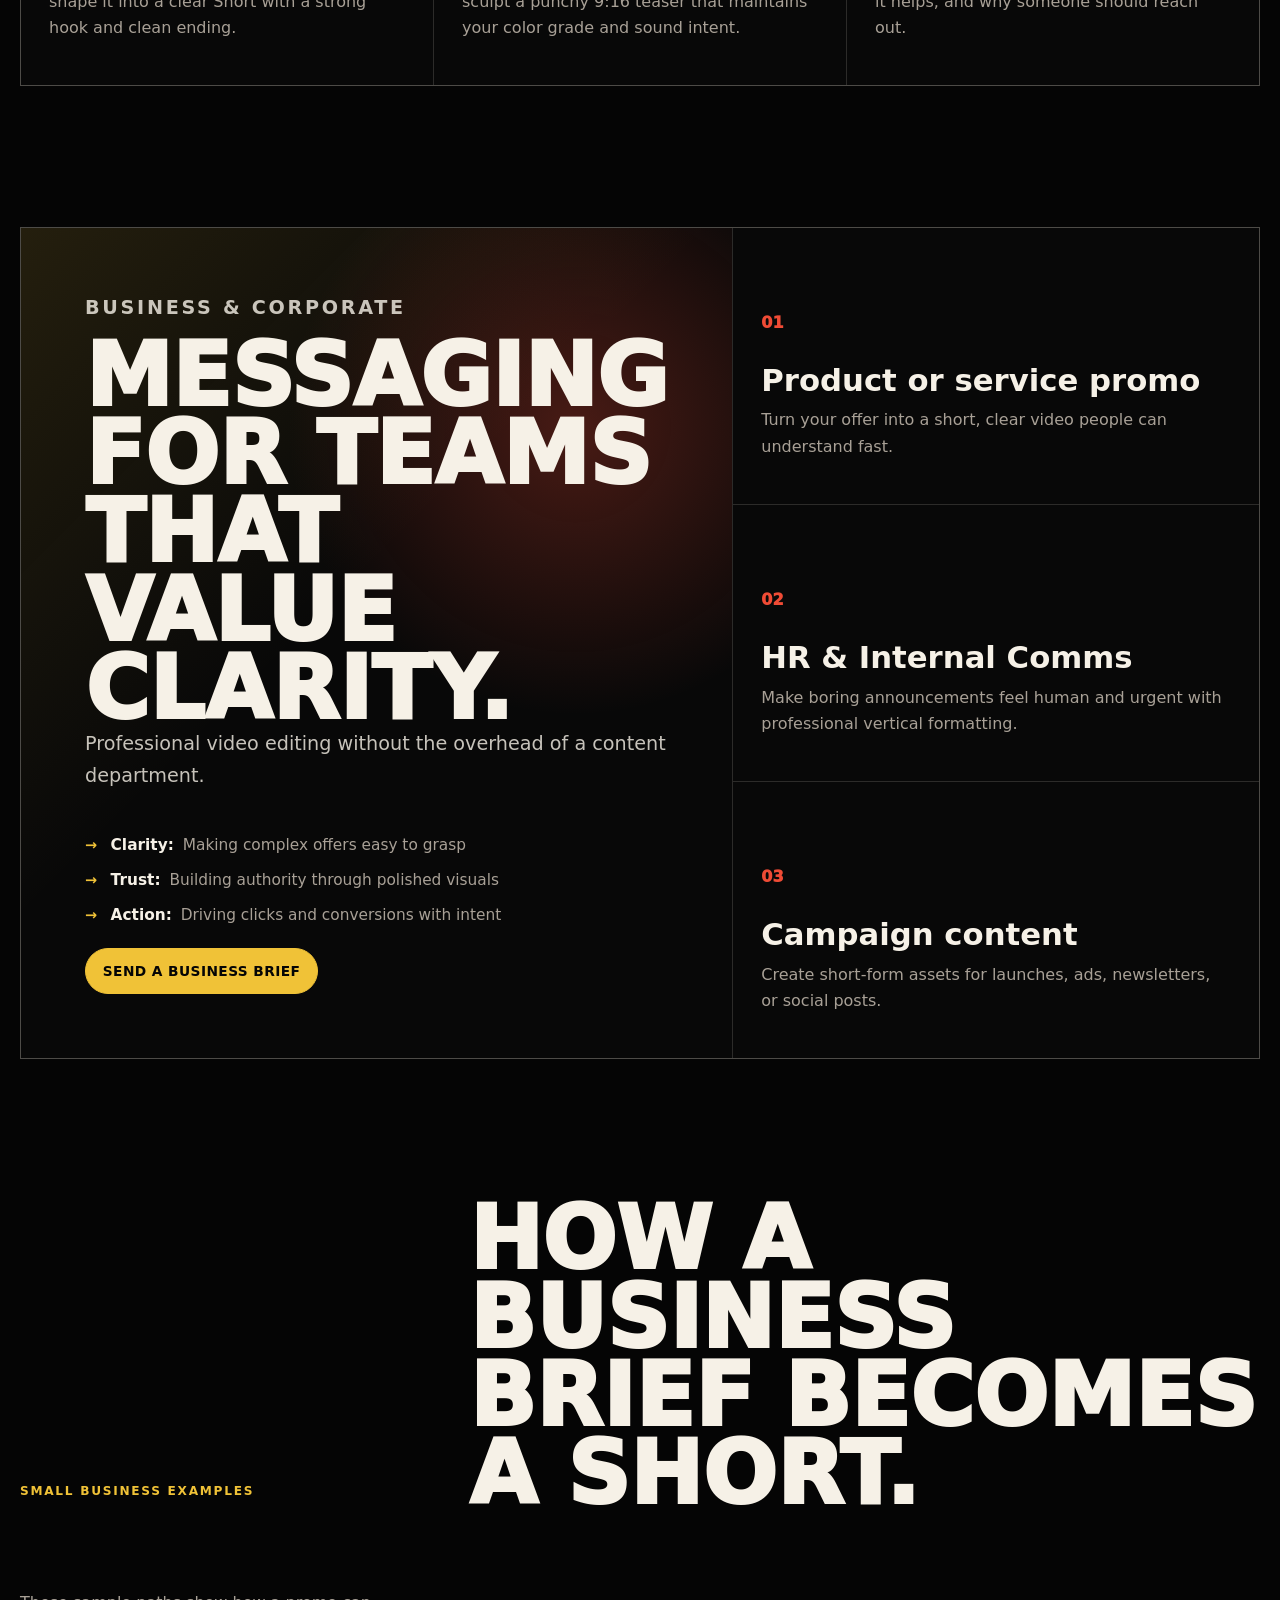
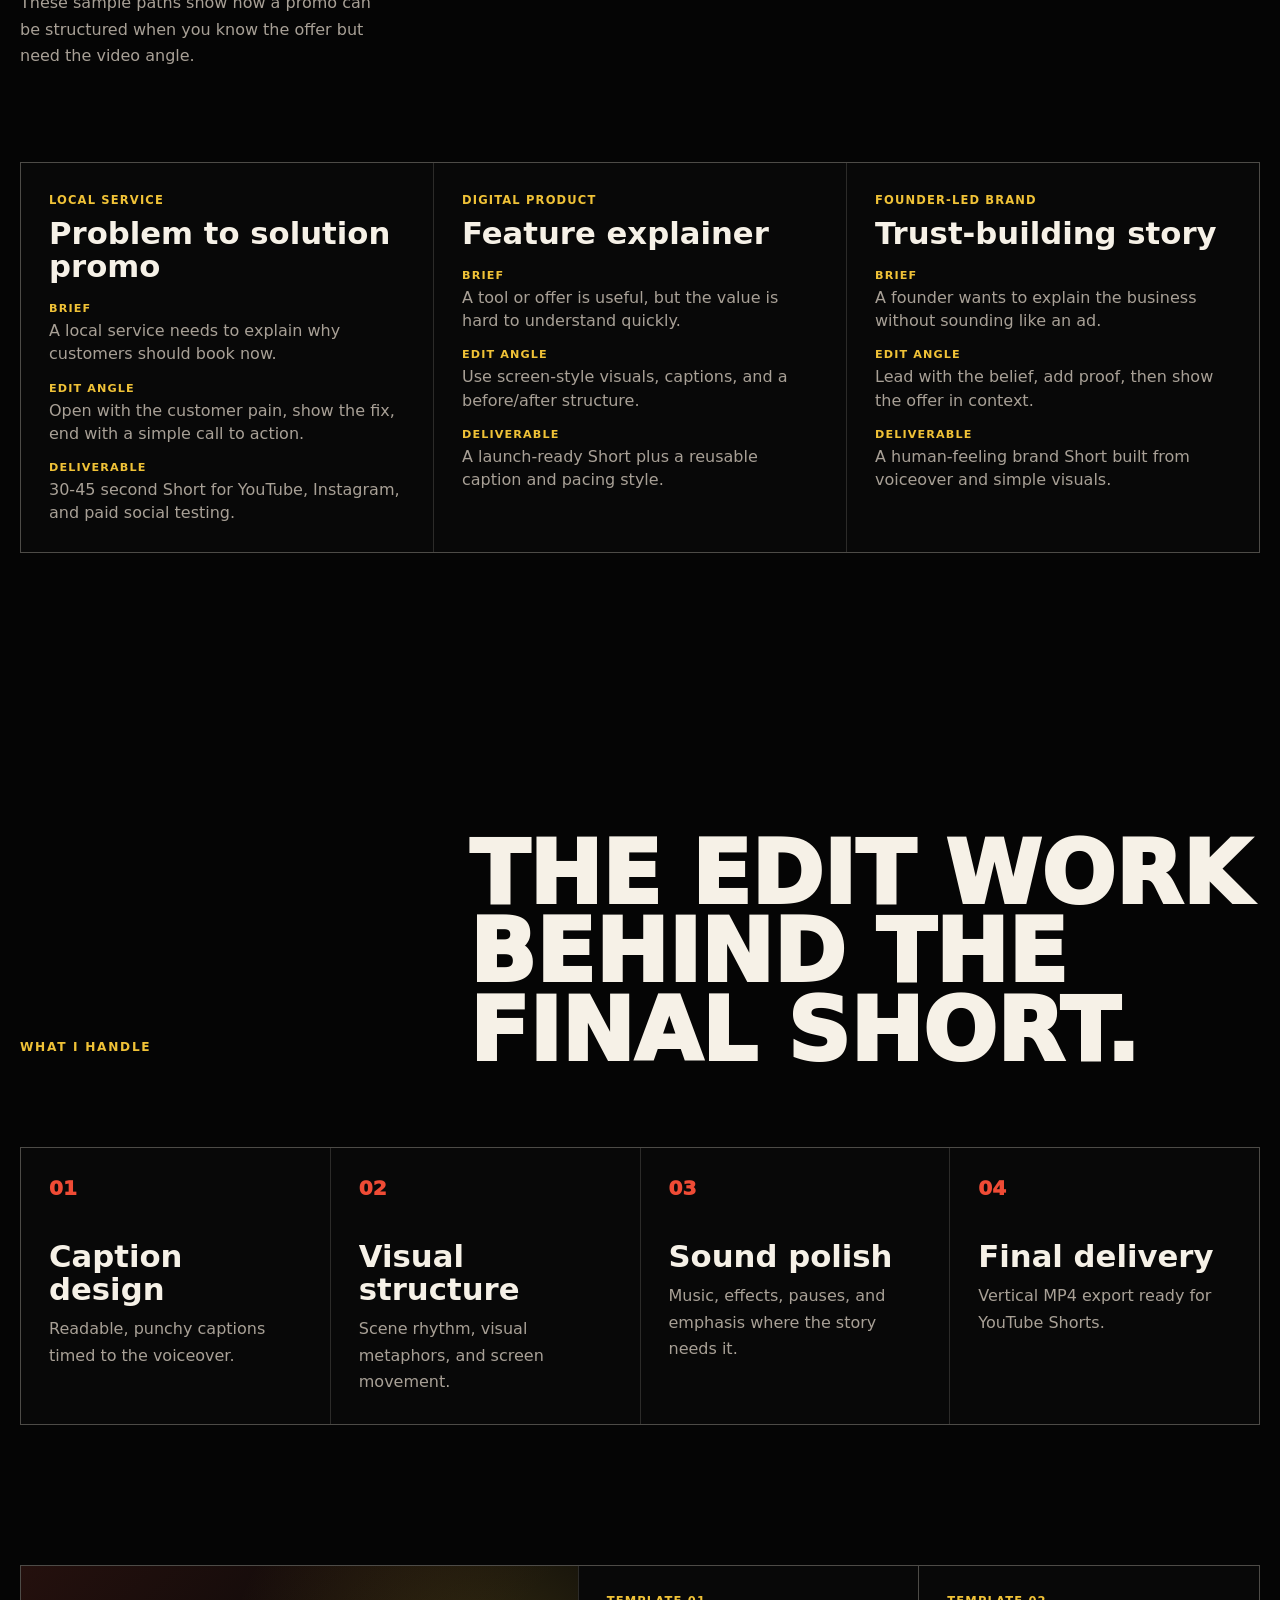
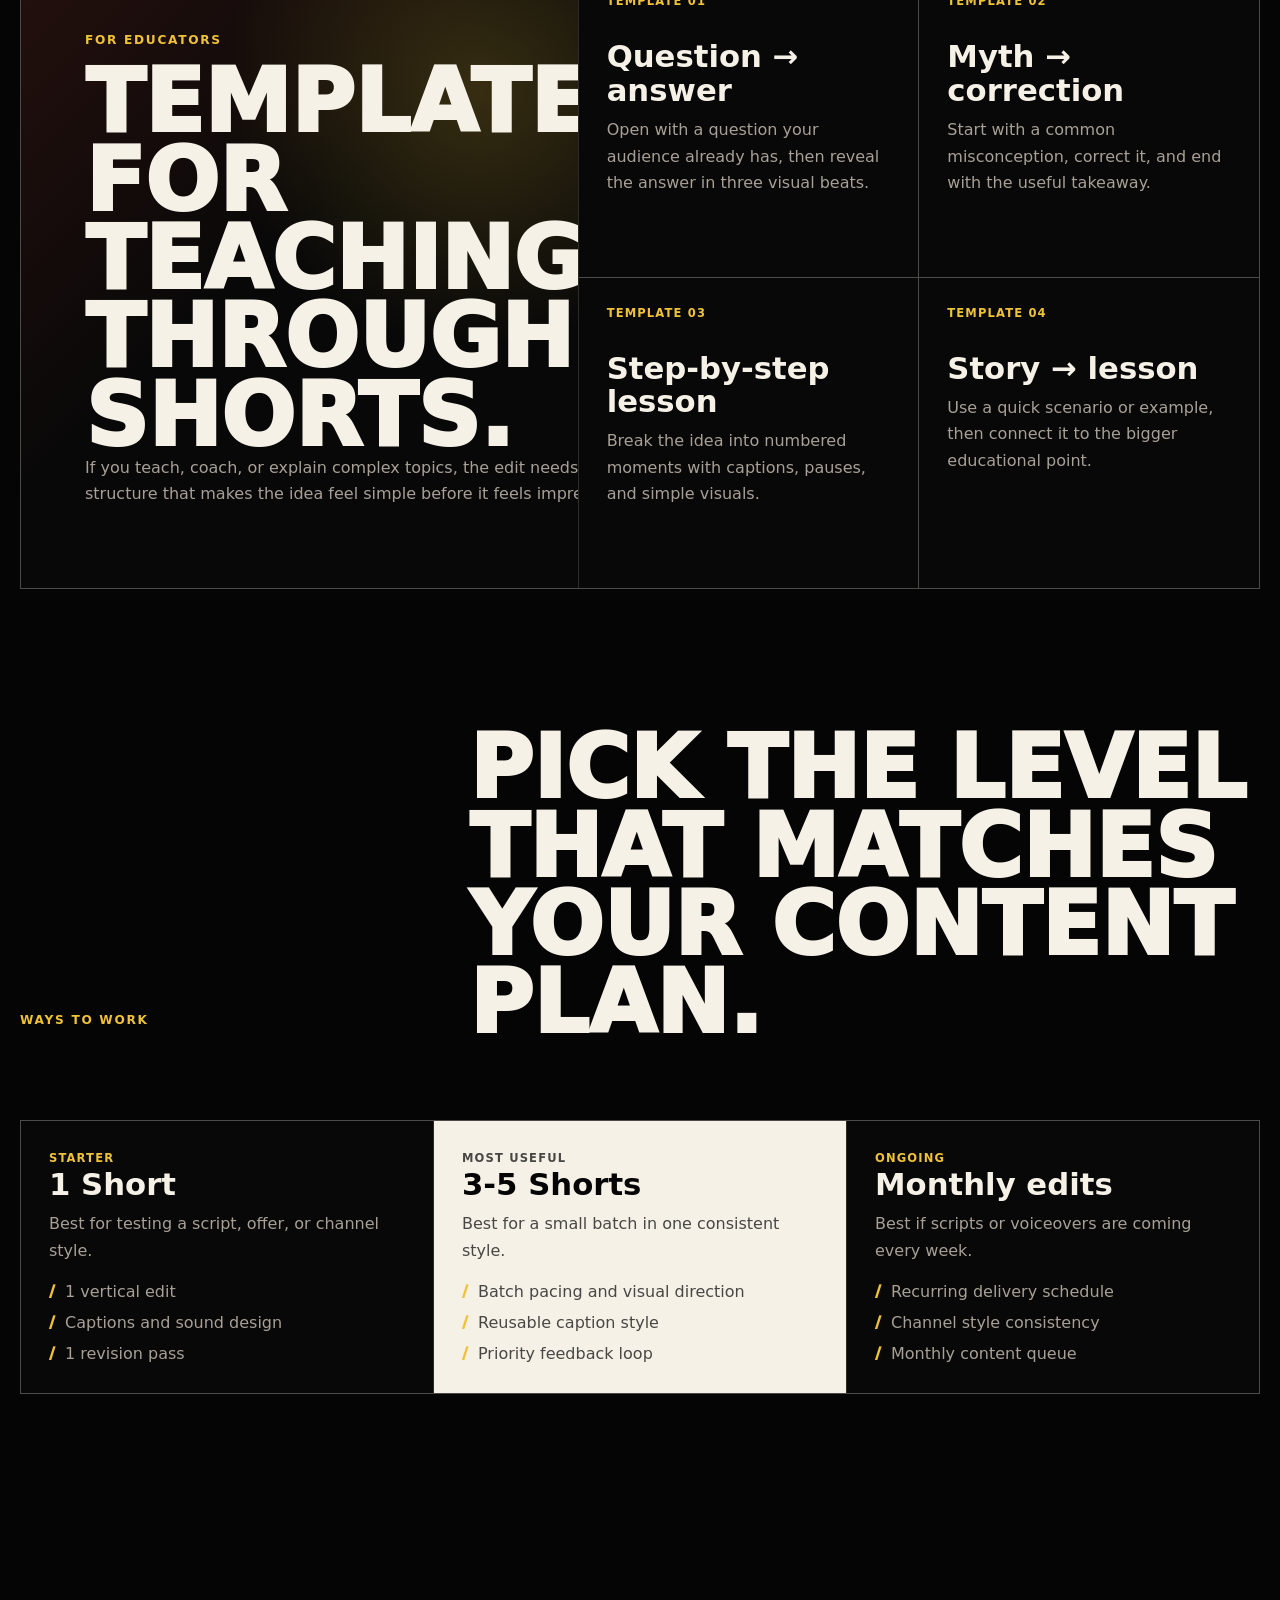
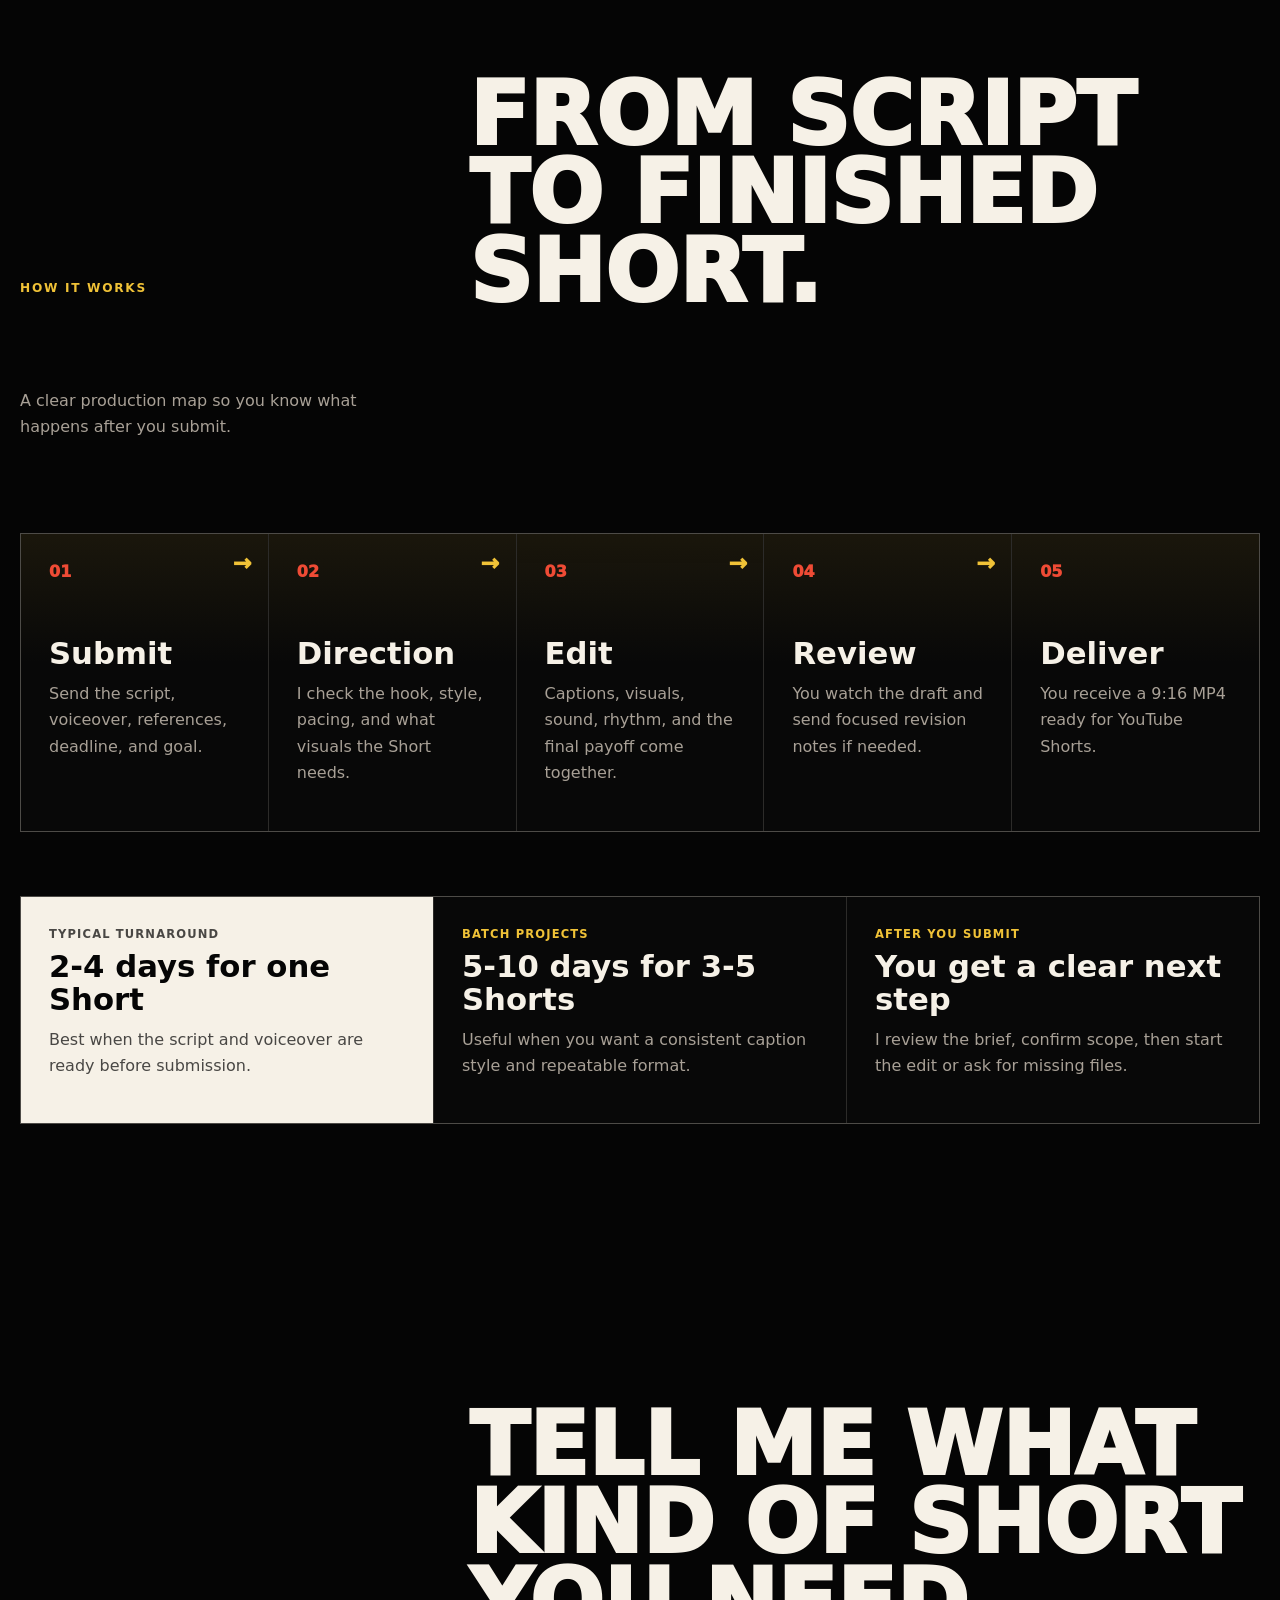
==== commit de841b79: "Implement user persona segmentation for Filmmakers, Marketers, and Corporate teams" ====
--- a/index.html
+++ b/index.html
@@ -406,73 +406,111 @@
             <h3>Turn ideas into regular uploads.</h3>
             <dl>
               <div>
-                <dt>Interest</dt>
-                <dd>Growth, retention, consistent posting.</dd>
+                <dt>Engagement</dt>
+                <dd>Focus on retention, viewer stats, and channel growth.</dd>
               </div>
               <div>
                 <dt>Pain point</dt>
-                <dd>You have ideas, but editing slows down the posting schedule.</dd>
-              </div>
-              <div>
-                <dt>Best fit</dt>
-                <dd>Educational, commentary, and curiosity Shorts.</dd>
+                <dd>Consistent posting is hard when editing takes days.</dd>
+              </div>
+              <div>
+                <dt>Use Case</dt>
+                <dd>Educational, commentary, and curiosity-driven Shorts.</dd>
               </div>
             </dl>
           </article>
 
           <article>
-            <p class="demo-type">Founder / Small Business</p>
-            <h3>Make the offer easier to understand.</h3>
+            <p class="demo-type">Agency / Marketer</p>
+            <h3>Optimize for conversion and direct response.</h3>
             <dl>
               <div>
-                <dt>Interest</dt>
-                <dd>Promos, product stories, service explainers.</dd>
+                <dt>Conversion</dt>
+                <dd>Focus on hooks, clear offers, and punchy CTAs.</dd>
               </div>
               <div>
                 <dt>Pain point</dt>
-                <dd>Your business is clear in person, but not on video.</dd>
-              </div>
-              <div>
-                <dt>Best fit</dt>
-                <dd>Offer-driven Shorts and client-facing promos.</dd>
+                <dd>Ad-creatives feel generic and fail to stop the scroll.</dd>
+              </div>
+              <div>
+                <dt>Use Case</dt>
+                <dd>Product ads, event promos, and funnel teasers.</dd>
               </div>
             </dl>
           </article>
 
           <article>
+            <p class="demo-type">Filmmaker / Producer</p>
+            <h3>Showcase the art without the fluff.</h3>
+            <dl>
+              <div>
+                <dt>Aesthetics</dt>
+                <dd>Focus on rhythm, visual flow, and cinematic texture.</dd>
+              </div>
+              <div>
+                <dt>Pain point</dt>
+                <dd>Horizontal reels don't translate well to vertical mobile feeds.</dd>
+              </div>
+              <div>
+                <dt>Use Case</dt>
+                <dd>Portfolio teasers, BTS clips, and project highlights.</dd>
+              </div>
+            </dl>
+          </article>
+
+          <article>
+            <p class="demo-type">Founder / Startup</p>
+            <h3>Make your startup easy to understand.</h3>
+            <dl>
+              <div>
+                <dt>Clarity</dt>
+                <dd>Focus on vision, product-use, and founder authority.</dd>
+              </div>
+              <div>
+                <dt>Pain point</dt>
+                <dd>Explaining the technical value is too complex for video.</dd>
+              </div>
+              <div>
+                <dt>Use Case</dt>
+                <dd>Vision stories, feature demos, and investor updates.</dd>
+              </div>
+            </dl>
+          </article>
+
+          <article>
             <p class="demo-type">Educator / Coach</p>
-            <h3>Make complex ideas feel simple.</h3>
+            <h3>Simplify complex lessons for fast learning.</h3>
             <dl>
               <div>
-                <dt>Interest</dt>
-                <dd>Teaching, authority, useful explanations.</dd>
+                <dt>Instruction</dt>
+                <dd>Focus on clear steps, visual cues, and logical payoff.</dd>
               </div>
               <div>
                 <dt>Pain point</dt>
-                <dd>The idea is good, but the video needs structure.</dd>
-              </div>
-              <div>
-                <dt>Best fit</dt>
-                <dd>Visual explainers with clear captions and pacing.</dd>
+                <dd>Teaching value gets lost in weak pacing and subtitles.</dd>
+              </div>
+              <div>
+                <dt>Use Case</dt>
+                <dd>Quick tips, myth-busting, and lesson summaries.</dd>
               </div>
             </dl>
           </article>
 
           <article>
-            <p class="demo-type">Agency / Marketing Team</p>
-            <h3>Get a repeatable short-form workflow.</h3>
+            <p class="demo-type">Corporate / HR Team</p>
+            <h3>Internal messages that actually get watched.</h3>
             <dl>
               <div>
-                <dt>Interest</dt>
-                <dd>Batch output, client content, campaign assets.</dd>
+                <dt>Professionalism</dt>
+                <dd>Focus on brand-safety, clean polish, and fast takeaway.</dd>
               </div>
               <div>
                 <dt>Pain point</dt>
-                <dd>Your team needs more variations without more editing load.</dd>
-              </div>
-              <div>
-                <dt>Best fit</dt>
-                <dd>3-5 Shorts or monthly editing support.</dd>
+                <dd>Employees ignore long emails and generic announcements.</dd>
+              </div>
+              <div>
+                <dt>Use Case</dt>
+                <dd>Recruitment bites, internal news, and exec messages.</dd>
               </div>
             </dl>
           </article>
@@ -481,9 +519,9 @@
 
       <section class="freelancer-section" id="freelancers" aria-labelledby="freelancer-title">
         <div class="section-masthead">
-          <p class="eyebrow">For freelancers</p>
-          <h2 id="freelancer-title">Creative video help without hiring an editor full-time.</h2>
-          <p>Useful if you sell services, create for clients, or want your expertise to feel sharper on social.</p>
+          <p class="eyebrow">Creative Professionals</p>
+          <h2 id="freelancer-title">Built for filmmakers and solo creatives.</h2>
+          <p>Whether you need a cinematic teaser for a project or a BTS story for your portfolio, the edit preserves your visual style while optimizing for vertical flow.</p>
         </div>
 
         <div class="freelancer-grid">
@@ -493,9 +531,9 @@
             <p>Send a rough idea, lesson, or voice note. I shape it into a clear Short with a strong hook and clean ending.</p>
           </article>
           <article>
-            <span>Creative freelancer</span>
-            <h3>Show the work without over-explaining it.</h3>
-            <p>Portfolio clips, process breakdowns, and client-result stories that feel visual instead of text-heavy.</p>
+            <span>Filmmakers</span>
+            <h3>Cinema-grade vertical teasers.</h3>
+            <p>I take your raw footage or main project and sculpt a punchy 9:16 teaser that maintains your color grade and sound intent.</p>
           </article>
           <article>
             <span>Service provider</span>
@@ -507,10 +545,9 @@
 
       <section class="business-section" id="business" aria-labelledby="business-title">
         <div class="business-panel">
-          <p class="eyebrow">For businesses</p>
-          <h2 id="business-title">Promotional video without building a content department.</h2>
+          <p class="eyebrow">Business & Corporate</p>
+          <h2 id="business-title">Messaging for teams that value clarity.</h2>
           <p>Professional video editing without the overhead of a content department.</p>
-          <p>Each business edit is structured around three core outcomes:</p>
           <ul class="feature-list">
             <li><strong>Clarity:</strong> Making complex offers easy to grasp</li>
             <li><strong>Trust:</strong> Building authority through polished visuals</li>
@@ -527,8 +564,8 @@
           </article>
           <article>
             <span>02</span>
-            <h3>Founder or brand story</h3>
-            <p>Use voiceover, captions, and visuals to make the company feel human.</p>
+            <h3>HR & Internal Comms</h3>
+            <p>Make boring announcements feel human and urgent with professional vertical formatting.</p>
           </article>
           <article>
             <span>03</span>
--- a/styles.css
+++ b/styles.css
@@ -827,7 +827,7 @@
 
 .persona-grid {
   display: grid;
-  grid-template-columns: repeat(4, minmax(0, 1fr));
+  grid-template-columns: repeat(3, minmax(0, 1fr));
   gap: 1px;
   background: var(--line);
   border: 1px solid var(--line);
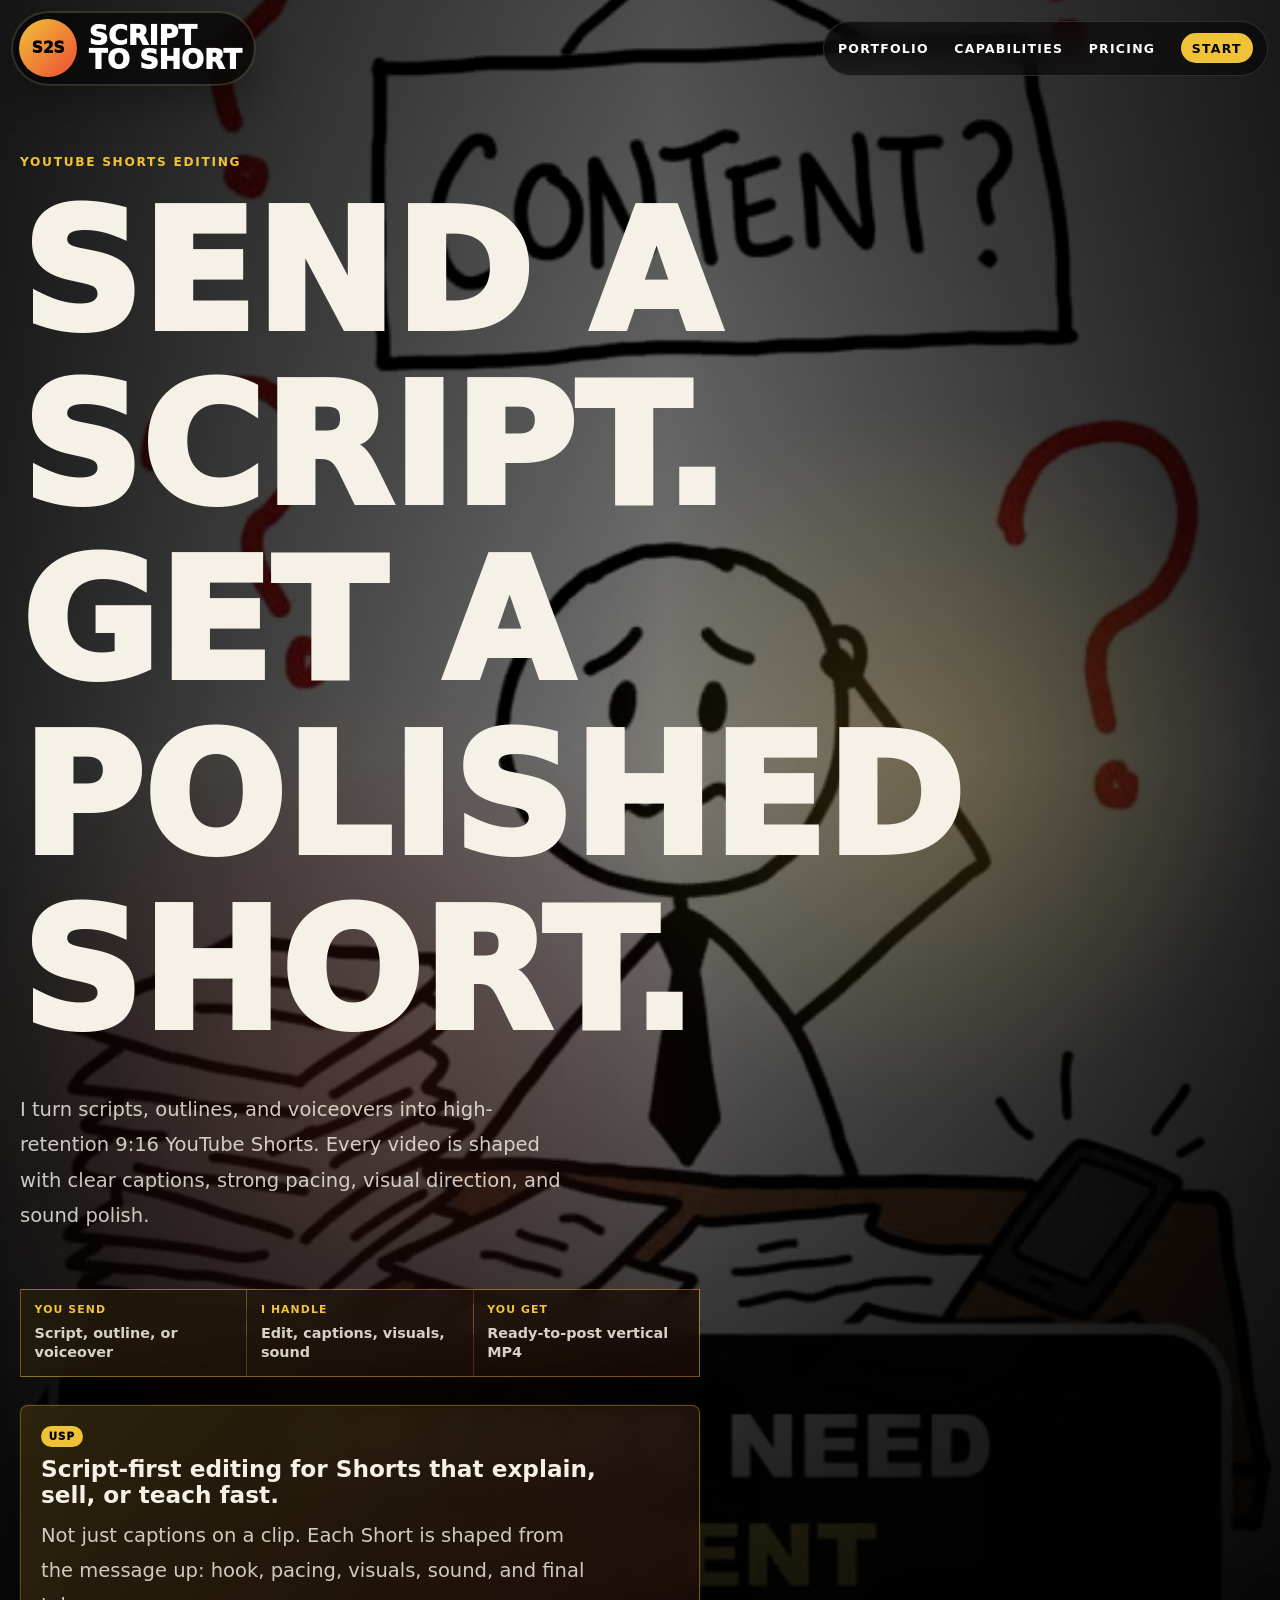
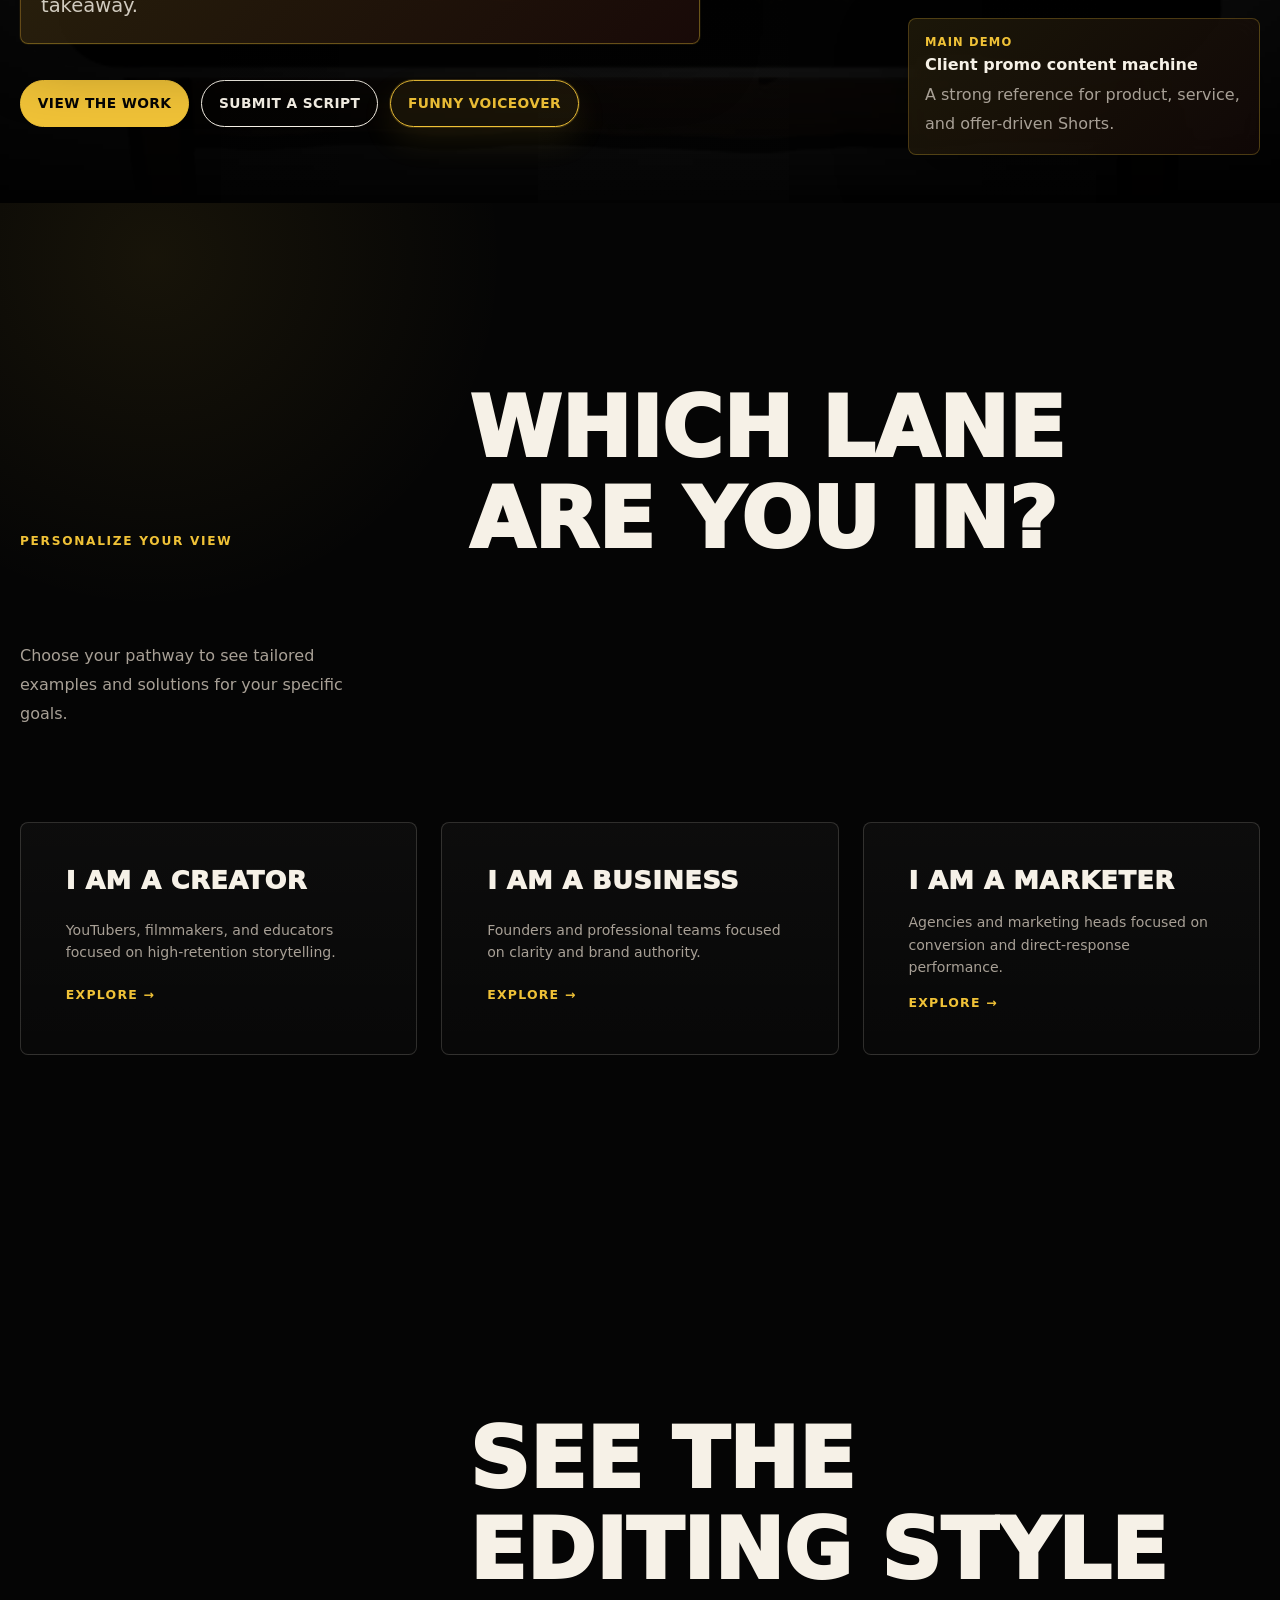
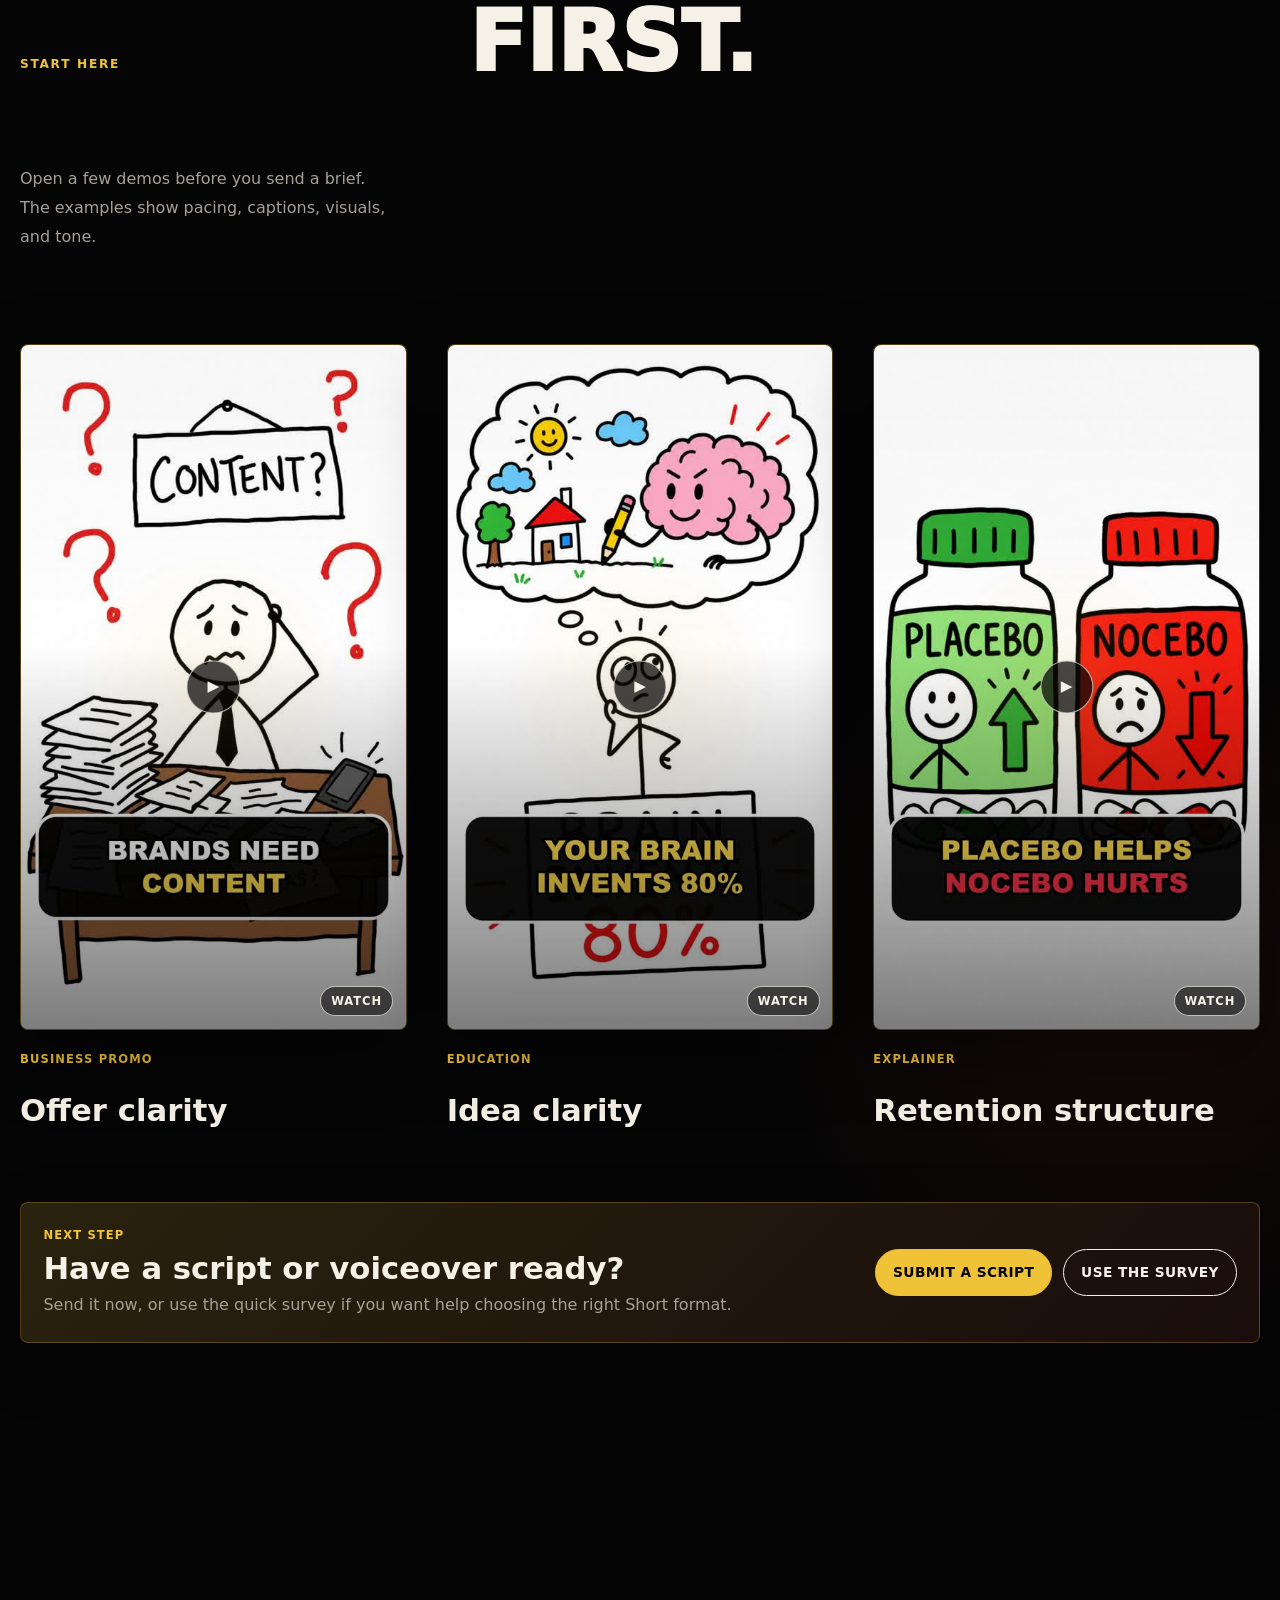
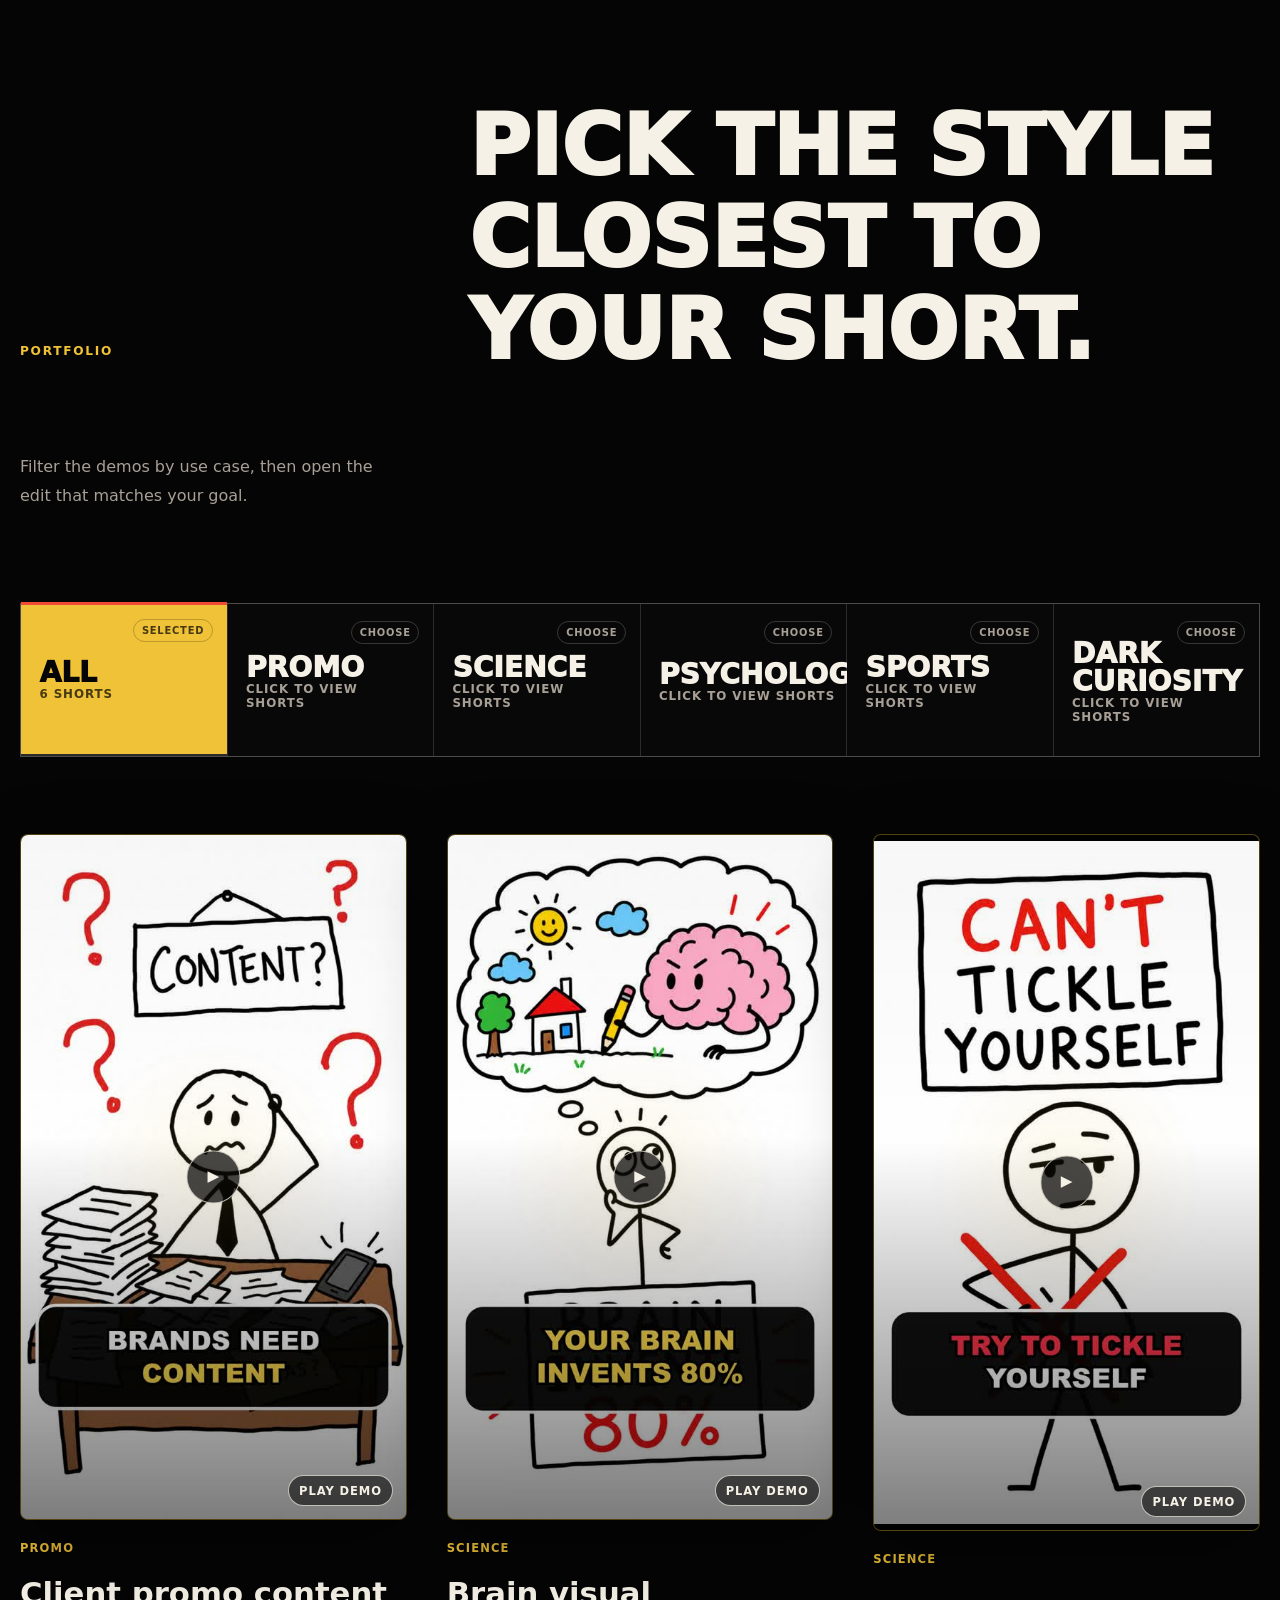
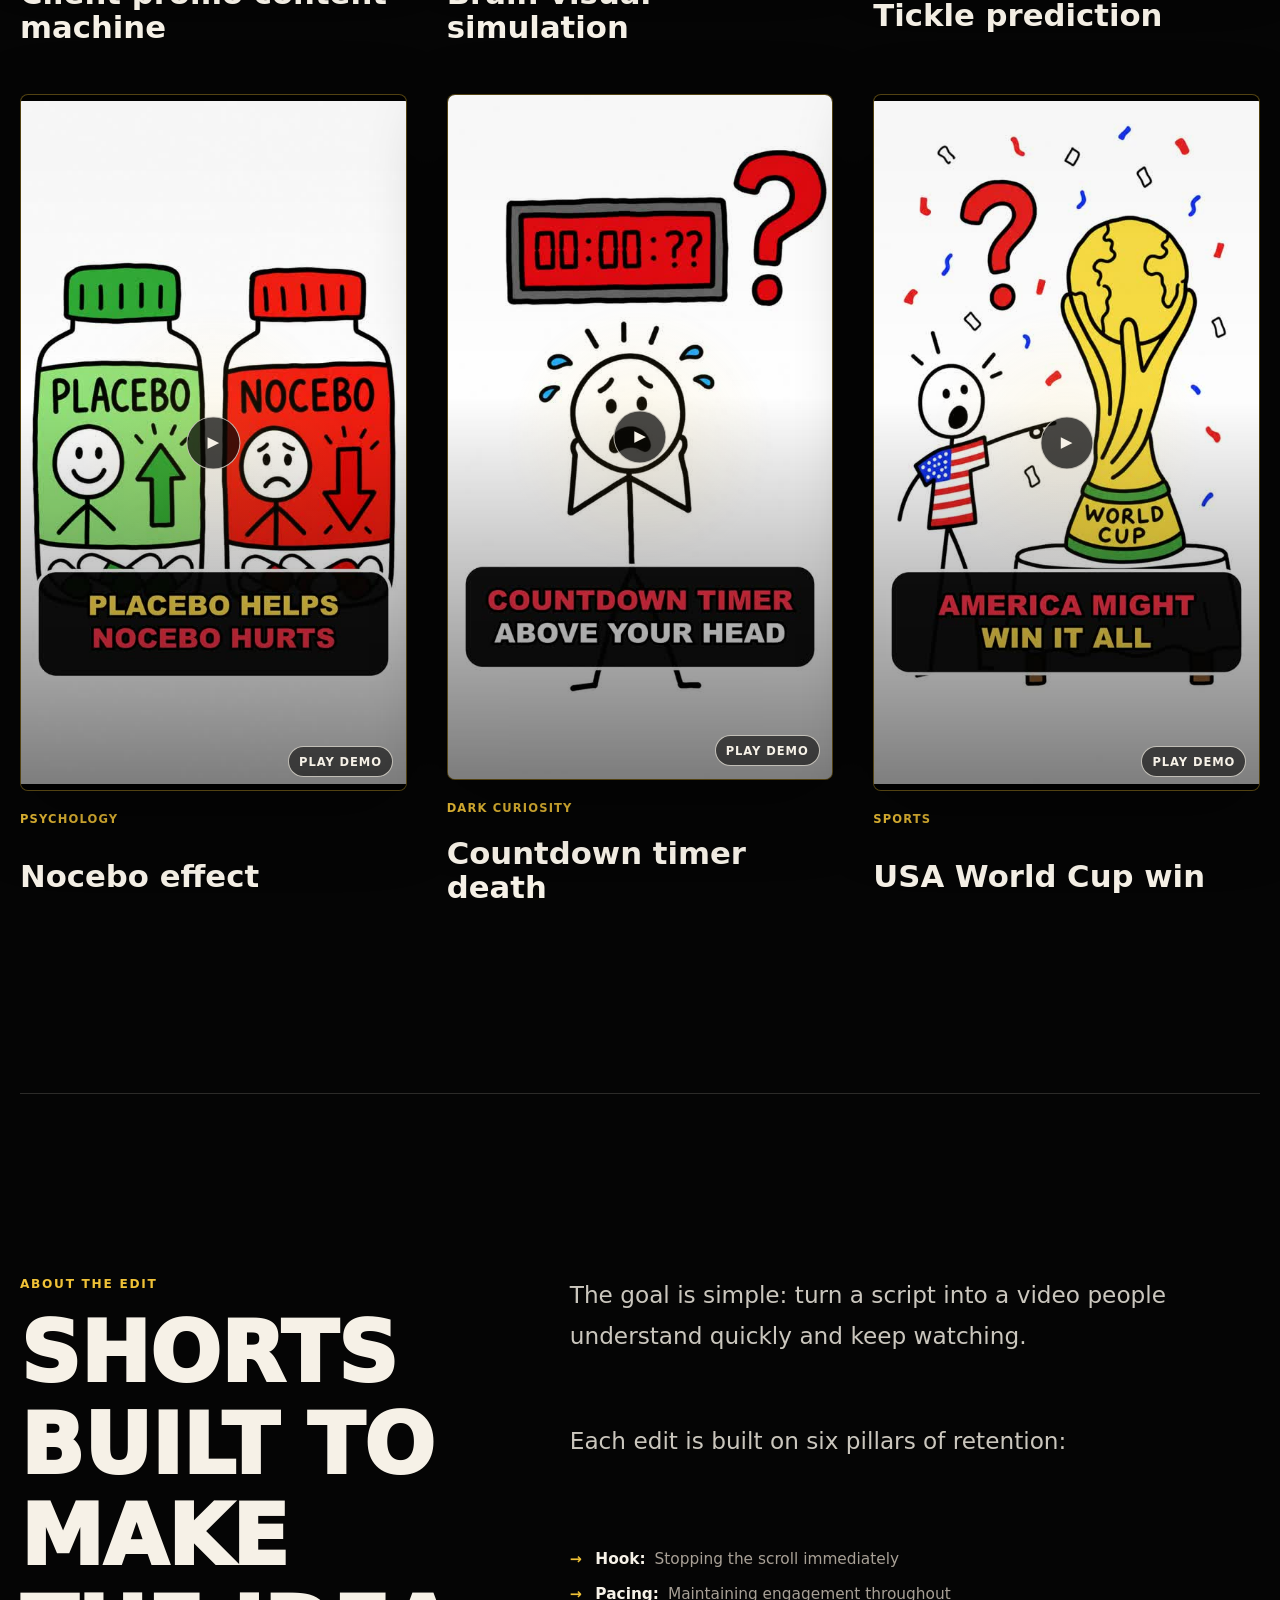
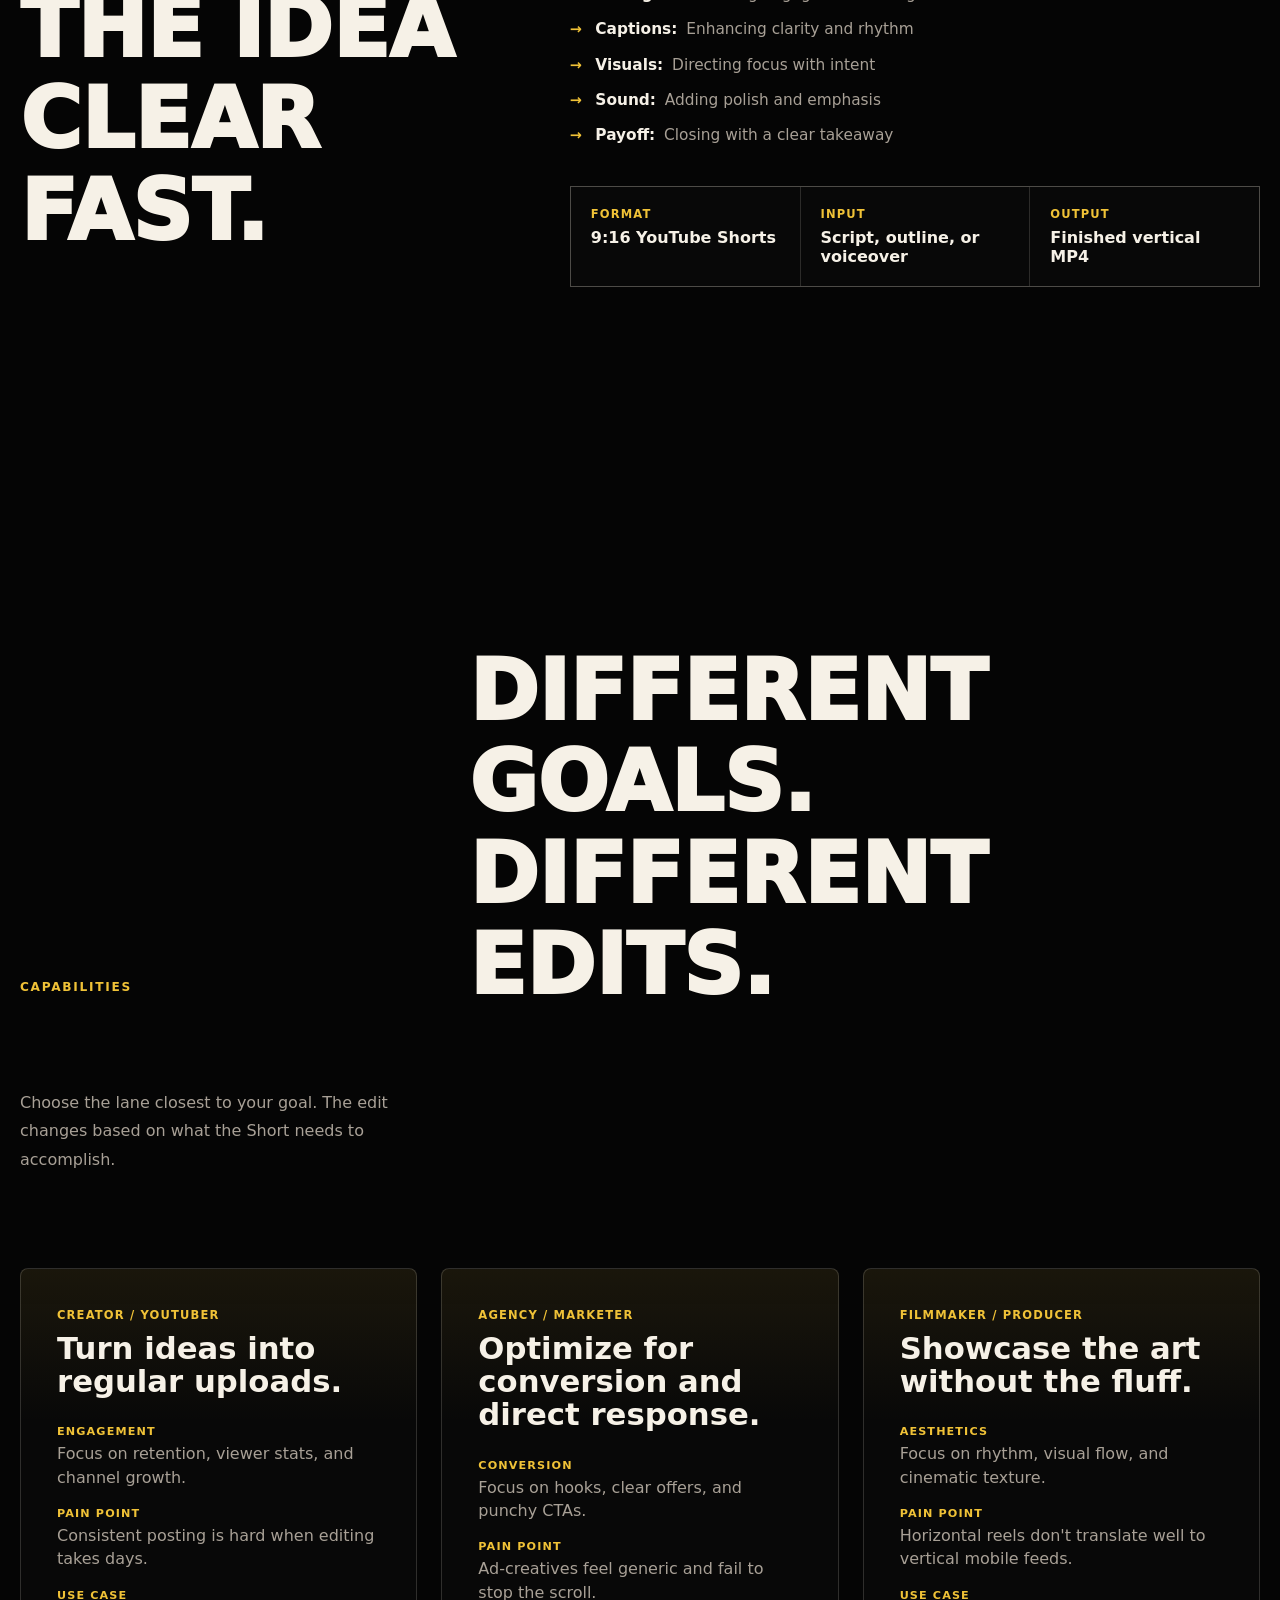
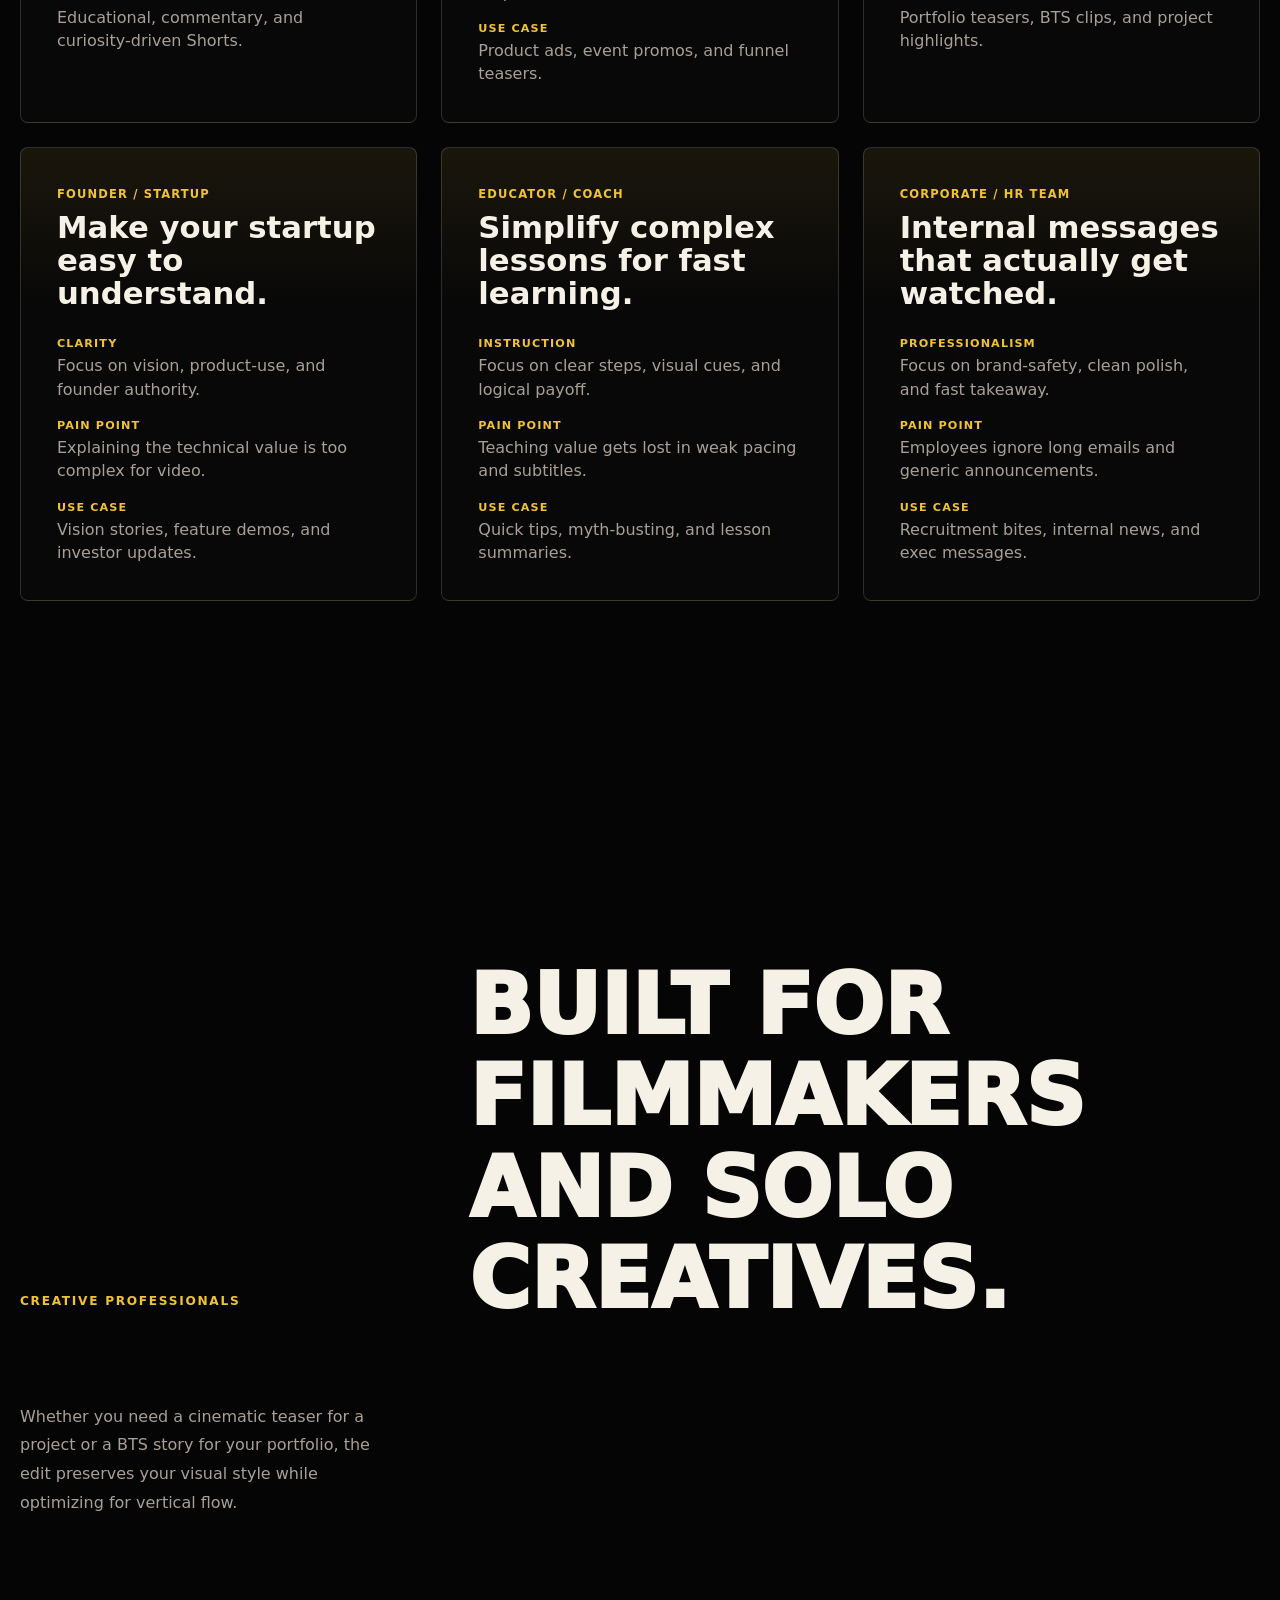
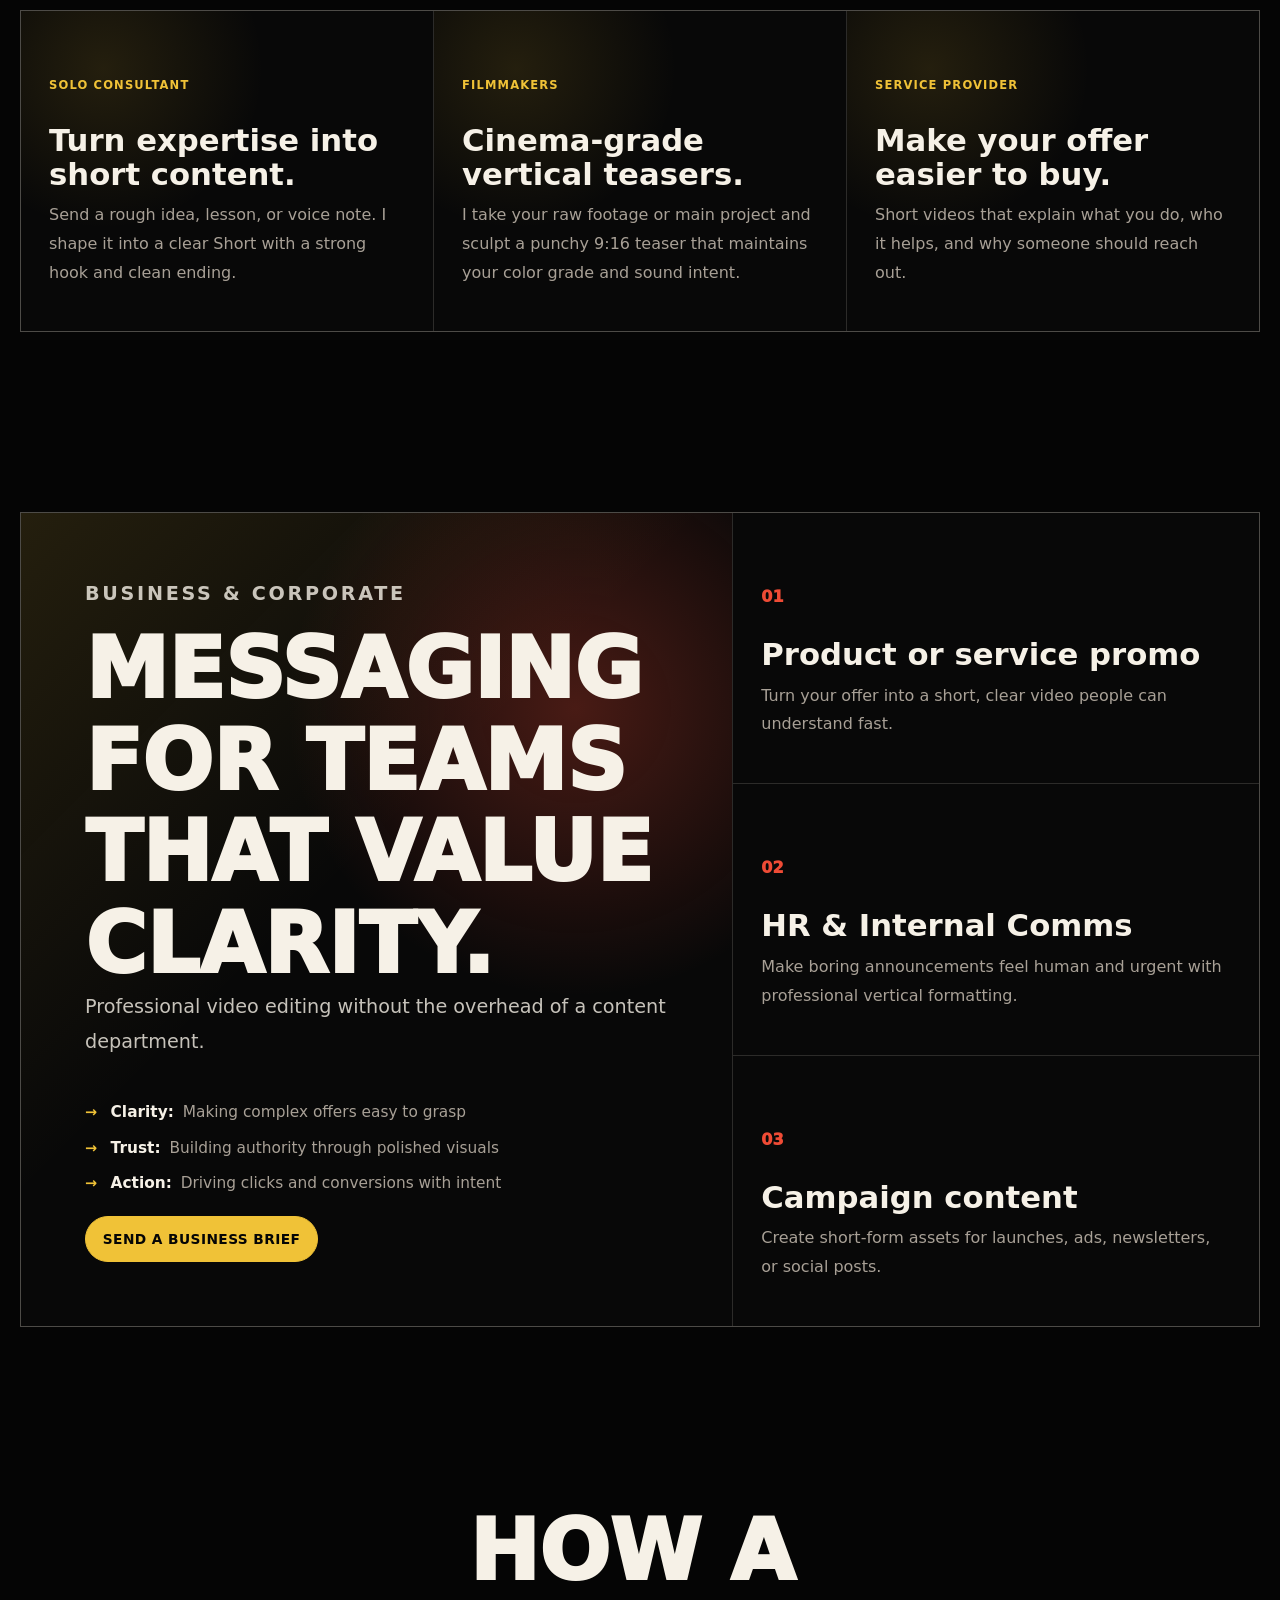
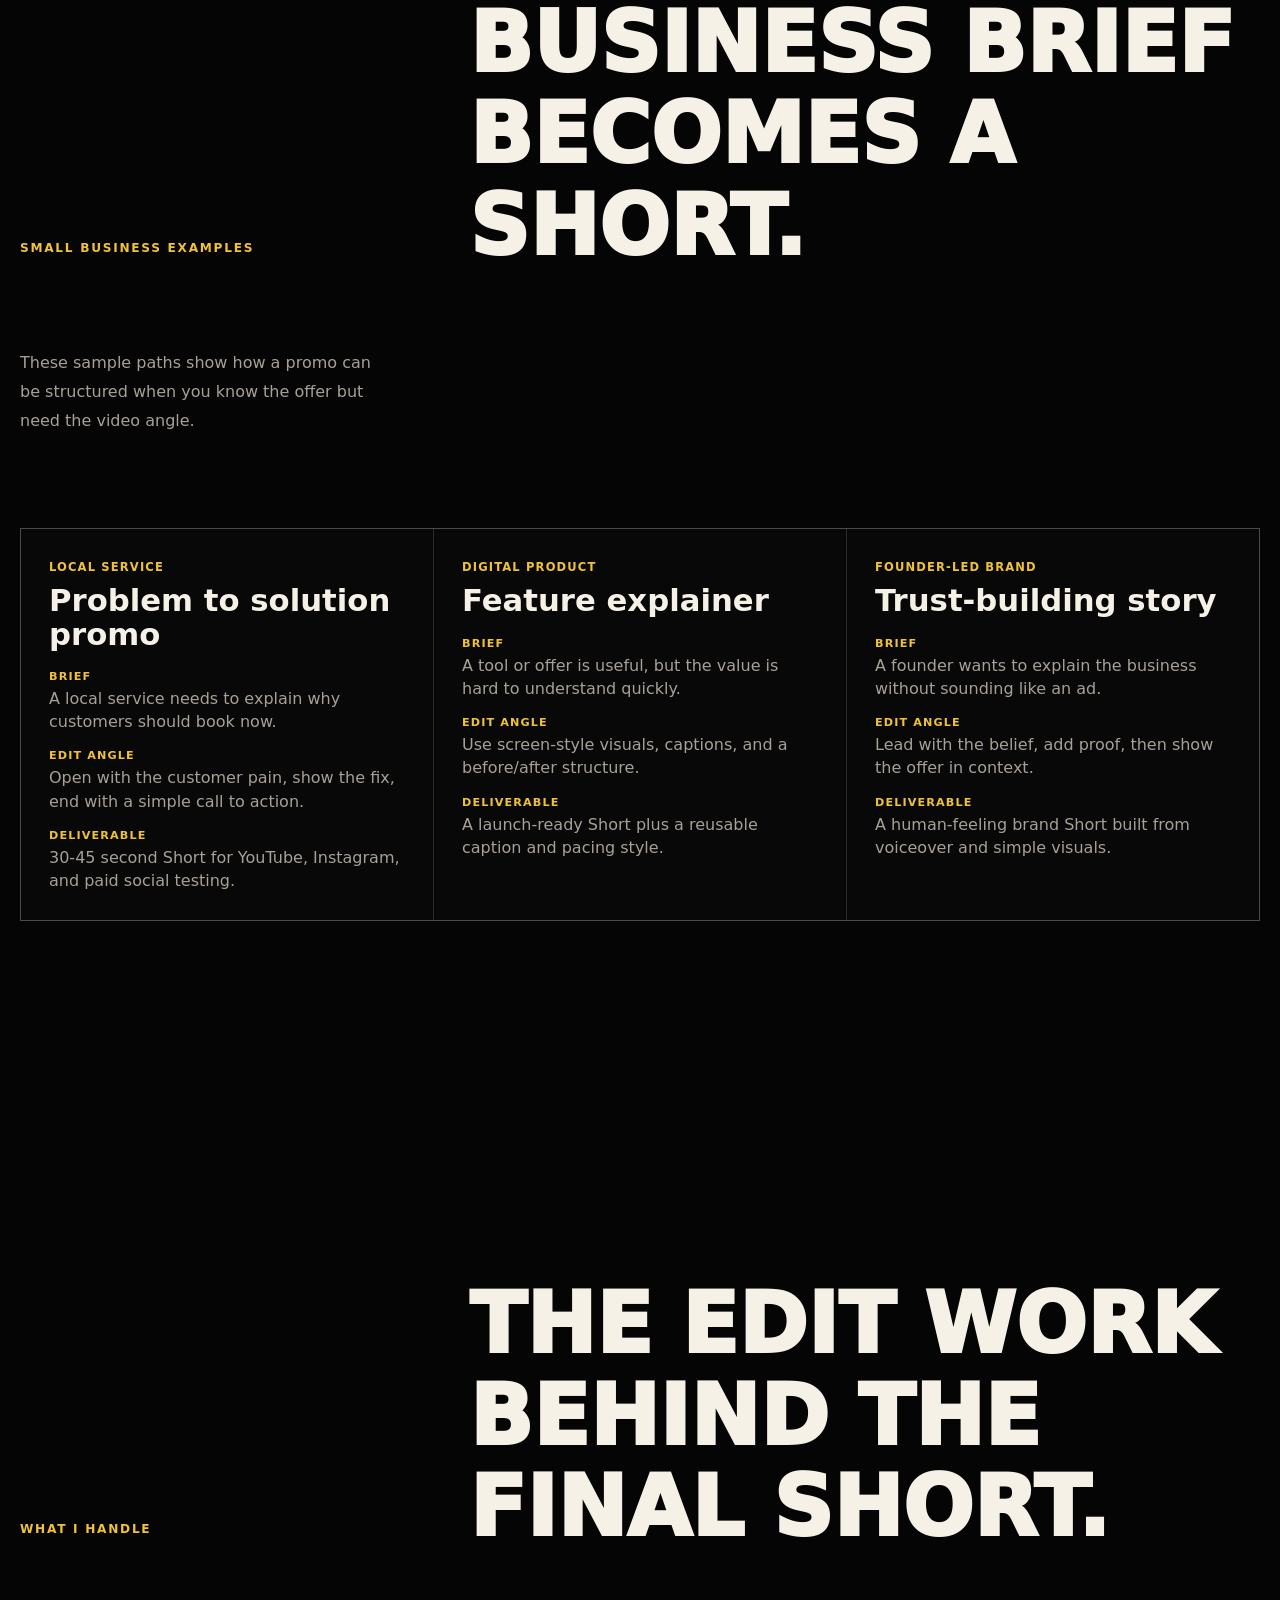
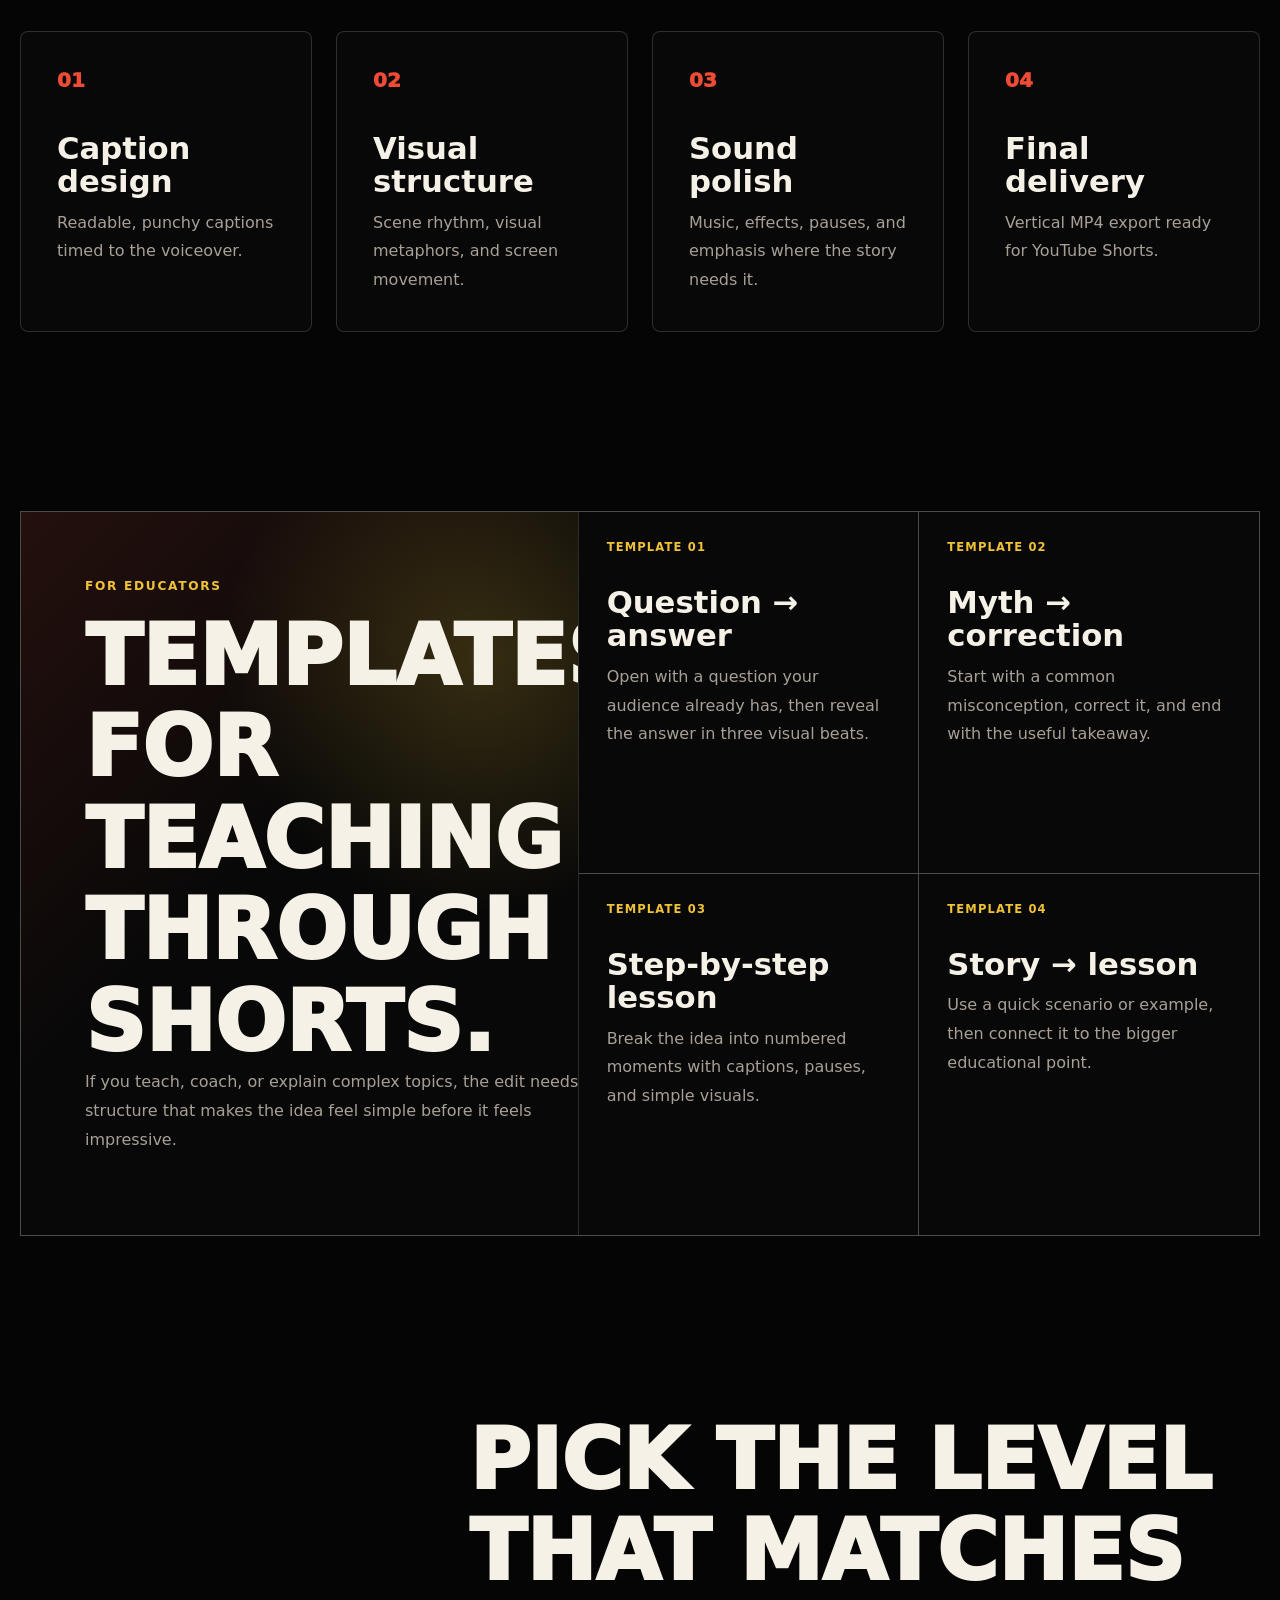
==== commit cb38087f: "Standardize layout consistency with a global footer and uniform branding across all pages" ====
--- a/index.html
+++ b/index.html
@@ -94,6 +94,31 @@
         </aside>
       </section>
 
+      <section class="pathway-section" aria-labelledby="pathway-title">
+        <div class="section-masthead">
+          <p class="eyebrow">Personalize your view</p>
+          <h2 id="pathway-title">Which lane are you in?</h2>
+          <p>Choose your pathway to see tailored examples and solutions for your specific goals.</p>
+        </div>
+        <div class="pathway-grid">
+          <a href="for-creators.html" class="pathway-card">
+            <h3>I am a Creator</h3>
+            <p>YouTubers, filmmakers, and educators focused on high-retention storytelling.</p>
+            <span>Explore →</span>
+          </a>
+          <a href="for-business.html" class="pathway-card">
+            <h3>I am a Business</h3>
+            <p>Founders and professional teams focused on clarity and brand authority.</p>
+            <span>Explore →</span>
+          </a>
+          <a href="for-marketers.html" class="pathway-card">
+            <h3>I am a Marketer</h3>
+            <p>Agencies and marketing heads focused on conversion and direct-response performance.</p>
+            <span>Explore →</span>
+          </a>
+        </div>
+      </section>
+
       <section class="showcase-section" aria-labelledby="showcase-title">
         <div class="section-masthead">
           <p class="eyebrow">Start here</p>
@@ -1025,6 +1050,45 @@
       </section>
     </main>
 
+    <footer class="site-footer">
+      <div class="footer-content">
+        <div class="footer-brand">
+          <a class="brand" href="#top">
+            <span class="brand-mark">S2S</span>
+            <span class="brand-name">
+              <span>Script</span>
+              <span>to Short</span>
+            </span>
+          </a>
+          <p>High-retention vertical video for creators, business, and marketing teams.</p>
+        </div>
+        
+        <div class="footer-nav">
+          <div class="footer-col">
+            <h4>Quick Links</h4>
+            <a href="index.html#work">Portfolio</a>
+            <a href="index.html#personas">Capabilities</a>
+            <a href="index.html#packages">Pricing</a>
+            <a href="index.html#faq">FAQ</a>
+          </div>
+          <div class="footer-col">
+            <h4>Pathways</h4>
+            <a href="for-creators.html">For Creators</a>
+            <a href="for-business.html">For Business</a>
+            <a href="for-marketers.html">For Marketers</a>
+          </div>
+          <div class="footer-col">
+            <h4>Contact</h4>
+            <a href="mailto:hello@scripttoshort.com">hello@scripttoshort.com</a>
+            <p>Mon-Fri, 9am - 6pm</p>
+          </div>
+        </div>
+      </div>
+      <div class="footer-bottom">
+        <p>&copy; 2024 Script to Short. All rights reserved.</p>
+      </div>
+    </footer>
+
     <div class="video-modal" aria-hidden="true">
       <button class="modal-close" type="button" aria-label="Close video">Close</button>
       <div class="modal-panel" role="dialog" aria-modal="true" aria-labelledby="modal-title">
--- a/styles.css
+++ b/styles.css
@@ -237,7 +237,7 @@
 section {
   width: min(1240px, calc(100% - 2rem));
   margin: 0 auto;
-  padding: clamp(5.5rem, 11vw, 9.5rem) 0;
+  padding: clamp(7.5rem, 14vw, 12.5rem) 0;
 }
 
 .hero {
@@ -303,18 +303,18 @@
 
 h1 {
   max-width: 880px;
-  margin-bottom: 1.35rem;
-  font-size: clamp(4.6rem, 13.5vw, 11.5rem);
+  margin-bottom: 2rem;
+  font-size: clamp(4.6rem, 13vw, 10.5rem);
   font-weight: 950;
-  line-height: 0.84;
+  line-height: 1.05;
   text-transform: uppercase;
 }
 
 h2 {
   margin-bottom: 0;
-  font-size: clamp(2.75rem, 6.8vw, 6.4rem);
+  font-size: clamp(2.75rem, 6.5vw, 5.8rem);
   font-weight: 950;
-  line-height: 0.9;
+  line-height: 1.1;
   text-transform: uppercase;
   overflow-wrap: break-word;
 }
@@ -328,7 +328,7 @@
 p {
   color: var(--muted);
   font-size: 1rem;
-  line-height: 1.65;
+  line-height: 1.8;
 }
 
 .hero-content p:not(.eyebrow) {
@@ -342,7 +342,7 @@
   grid-template-columns: repeat(3, minmax(0, 1fr));
   gap: 1px;
   width: min(680px, 100%);
-  margin: 2rem 0 0;
+  margin: 3.5rem 0 0;
   background: linear-gradient(135deg, rgba(240, 194, 55, 0.4), rgba(239, 75, 53, 0.28));
   border: 1px solid rgba(240, 194, 55, 0.28);
 }
@@ -375,7 +375,7 @@
   display: grid;
   gap: 0.55rem;
   width: min(680px, 100%);
-  margin-top: 1rem;
+  margin-top: 1.75rem;
   border: 1px solid rgba(240, 194, 55, 0.34);
   border-radius: var(--radius);
   padding: clamp(1rem, 2vw, 1.25rem);
@@ -628,7 +628,7 @@
 .demo-grid {
   display: grid;
   grid-template-columns: repeat(3, minmax(0, 1fr));
-  gap: clamp(1rem, 3vw, 1.5rem);
+  gap: clamp(1.5rem, 4vw, 2.5rem);
 }
 
 .showcase-grid article {
@@ -828,14 +828,14 @@
 .persona-grid {
   display: grid;
   grid-template-columns: repeat(3, minmax(0, 1fr));
-  gap: 1px;
-  background: var(--line);
-  border: 1px solid var(--line);
+  gap: 1.5rem;
 }
 
 .persona-grid article {
   min-width: 0;
-  padding: clamp(1.25rem, 3vw, 1.75rem);
+  padding: clamp(1.5rem, 4vw, 2.25rem);
+  border: 1px solid var(--line);
+  border-radius: var(--radius);
   background:
     linear-gradient(180deg, rgba(240, 194, 55, 0.08), transparent 34%),
     #080808;
@@ -1040,9 +1040,7 @@
 .package-grid,
 .faq-grid {
   display: grid;
-  gap: 1px;
-  background: var(--line);
-  border: 1px solid var(--line);
+  gap: 1.5rem;
 }
 
 .service-grid {
@@ -1061,8 +1059,10 @@
 .package-grid article,
 .faq-grid article {
   min-width: 0;
-  padding: clamp(1.25rem, 3vw, 1.75rem);
+  padding: clamp(1.5rem, 4vw, 2.25rem);
   background: #080808;
+  border: 1px solid var(--line);
+  border-radius: var(--radius);
 }
 
 .service-grid span {
@@ -1606,3 +1606,204 @@
   color: var(--ink);
   margin-right: 0.25rem;
 }
+
+/* Pathway Gateway Styles */
+.pathway-grid {
+  display: grid;
+  grid-template-columns: repeat(3, 1fr);
+  gap: 1.5rem;
+}
+
+.pathway-card {
+  display: grid;
+  gap: 1rem;
+  border: 1px solid var(--line);
+  border-radius: var(--radius);
+  padding: clamp(1.5rem, 4vw, 2.8rem);
+  background:
+    linear-gradient(180deg, rgba(246, 241, 231, 0.02), transparent),
+    #080808;
+  text-decoration: none;
+  transition:
+    transform 240ms ease,
+    border-color 240ms ease,
+    background 240ms ease,
+    box-shadow 240ms ease;
+}
+
+.pathway-card:hover {
+  transform: translateY(-5px);
+  border-color: var(--accent);
+  background: rgba(240, 194, 55, 0.05);
+  box-shadow: 0 22px 60px rgba(0, 0, 0, 0.45);
+}
+
+.pathway-card h3 {
+  margin: 0;
+  font-size: clamp(1.2rem, 2vw, 1.6rem);
+  font-weight: 950;
+  text-transform: uppercase;
+  letter-spacing: 0.02em;
+}
+
+.pathway-card p {
+  margin: 0;
+  color: var(--muted);
+  font-size: clamp(0.85rem, 1.1vw, 0.95rem);
+  line-height: 1.6;
+}
+
+.pathway-card span {
+  color: var(--accent);
+  font-weight: 900;
+  font-size: 0.78rem;
+  letter-spacing: 0.1em;
+  text-transform: uppercase;
+}
+
+@media (max-width: 920px) {
+  .pathway-grid {
+    grid-template-columns: 1fr;
+  }
+}
+
+/* Feature List Grid (Deep Dive) Styles */
+.feature-list-grid {
+  display: grid;
+  grid-template-columns: repeat(4, minmax(0, 1fr));
+  gap: 1.25rem;
+}
+
+.feature-list-grid article {
+  display: grid;
+  gap: 1rem;
+  padding: 1.5rem;
+  border-left: 1px solid var(--line);
+  background: rgba(246, 241, 231, 0.015);
+  transition: border-color 240ms ease, background 240ms ease;
+}
+
+.feature-list-grid article:hover {
+  border-left-color: var(--accent);
+  background: rgba(240, 194, 55, 0.03);
+}
+
+.feature-list-grid h3 {
+  margin: 0;
+  font-size: 1rem;
+  font-weight: 950;
+  text-transform: uppercase;
+  letter-spacing: 0.04em;
+  color: var(--accent);
+}
+
+.feature-list-grid p {
+  margin: 0;
+  color: var(--muted);
+  font-size: 0.92rem;
+  line-height: 1.55;
+}
+
+@media (max-width: 1024px) {
+  .feature-list-grid {
+    grid-template-columns: repeat(2, 1fr);
+  }
+}
+
+@media (max-width: 620px) {
+  .feature-list-grid {
+    grid-template-columns: 1fr;
+  }
+}
+
+/* Site Footer Styles */
+.site-footer {
+  margin-top: clamp(6rem, 12vw, 10rem);
+  padding: clamp(4rem, 8vw, 6.5rem) max(1rem, calc((100vw - 1240px) / 2)) 2rem;
+  background:
+    radial-gradient(circle at 100% 0%, rgba(240, 194, 55, 0.05), transparent 30rem),
+    #050505;
+  border-top: 1px solid var(--line);
+}
+
+.footer-content {
+  display: flex;
+  flex-wrap: wrap;
+  justify-content: space-between;
+  gap: 3.5rem;
+  margin-bottom: 4rem;
+}
+
+.footer-brand {
+  max-width: 320px;
+}
+
+.footer-brand .brand {
+  margin-bottom: 1.5rem;
+  background: transparent;
+  border-color: var(--line);
+  box-shadow: none;
+}
+
+.footer-brand p {
+  color: var(--muted);
+  font-size: 0.95rem;
+}
+
+.footer-nav {
+  display: flex;
+  flex-wrap: wrap;
+  gap: clamp(2rem, 5vw, 4.5rem);
+}
+
+.footer-col {
+  display: grid;
+  gap: 0.85rem;
+  align-content: start;
+}
+
+.footer-col h4 {
+  margin: 0 0 0.5rem;
+  color: #fff;
+  font-size: 0.85rem;
+  font-weight: 950;
+  text-transform: uppercase;
+  letter-spacing: 0.08em;
+}
+
+.footer-col a {
+  color: var(--muted);
+  text-decoration: none;
+  font-size: 0.92rem;
+  transition: color 180ms ease;
+}
+
+.footer-col a:hover {
+  color: var(--accent);
+}
+
+.footer-col p {
+  margin: 0;
+  color: var(--muted);
+  font-size: 0.88rem;
+}
+
+.footer-bottom {
+  border-top: 1px solid var(--line);
+  padding-top: 2rem;
+  color: #444;
+  font-size: 0.78rem;
+  text-align: center;
+}
+
+@media (max-width: 768px) {
+  .footer-content {
+    flex-direction: column;
+    gap: 2.5rem;
+  }
+  
+  .footer-nav {
+    flex-direction: column;
+    gap: 2rem;
+  }
+}
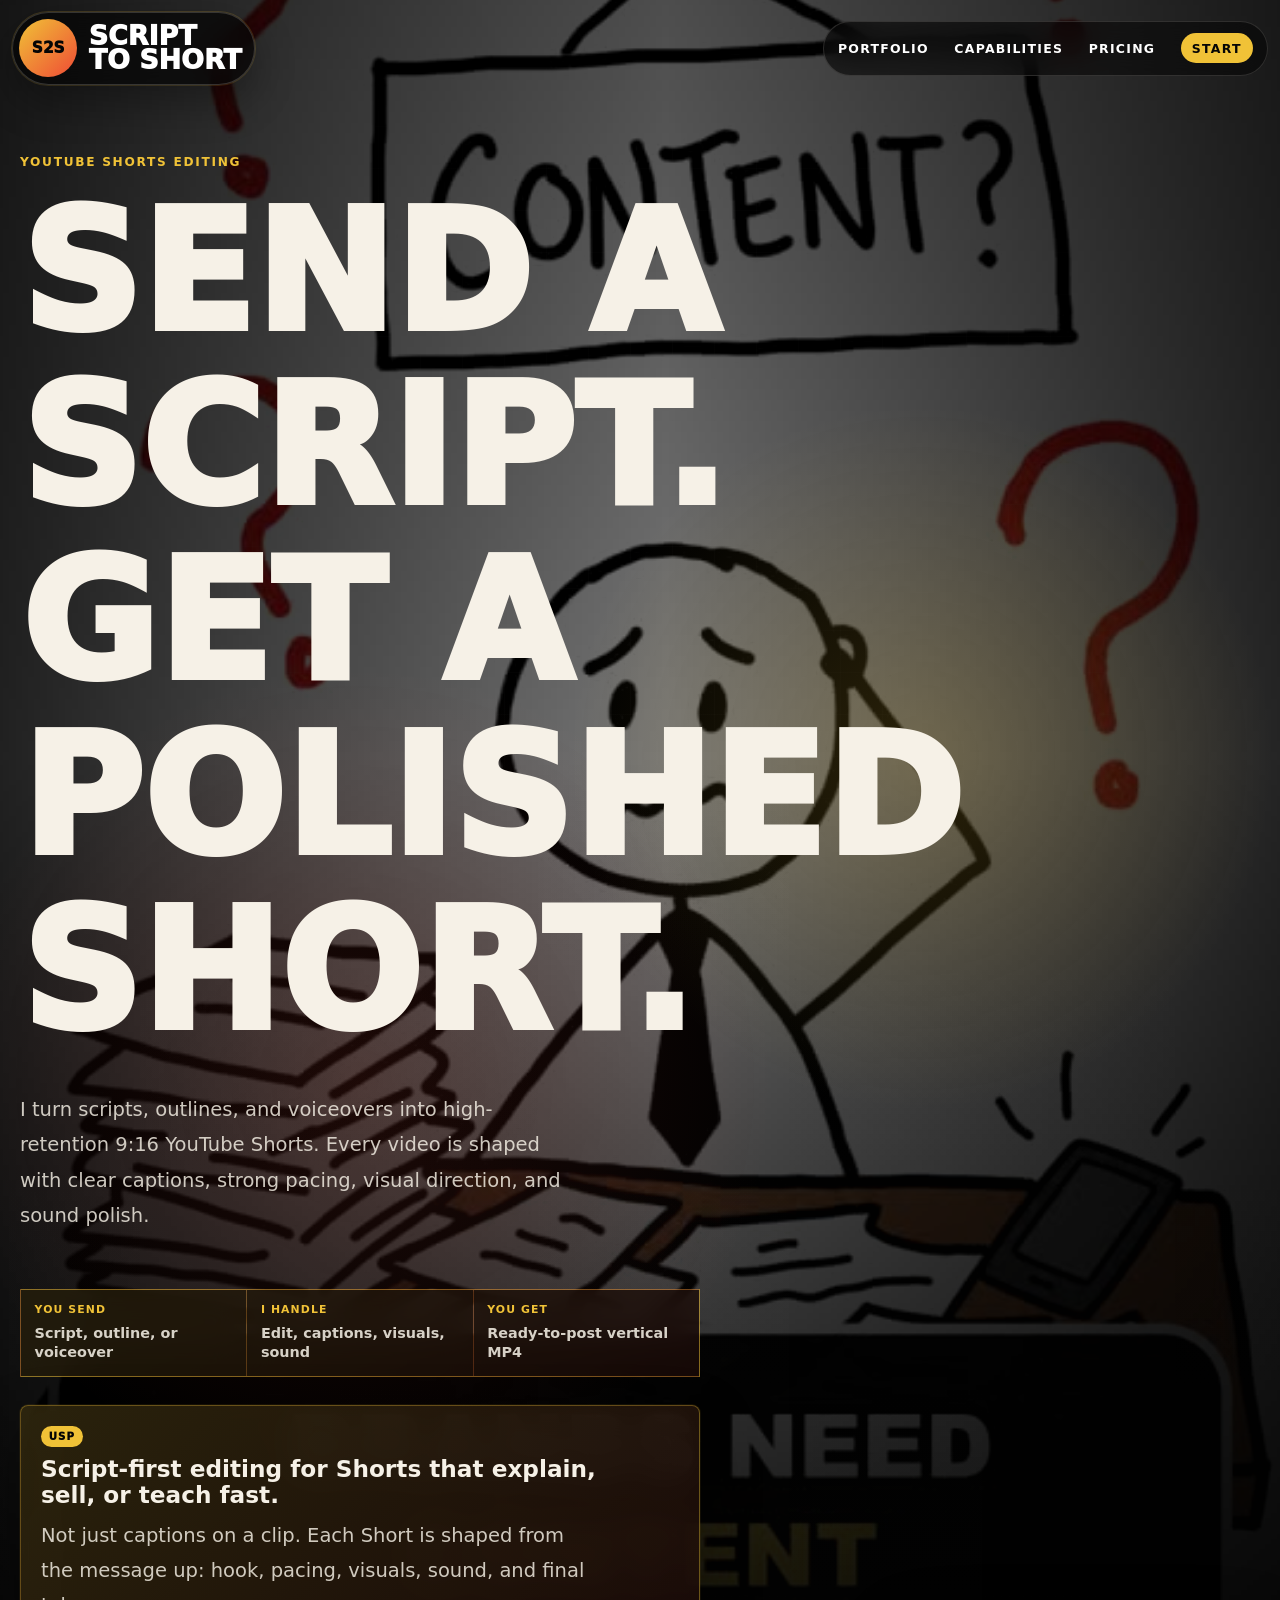
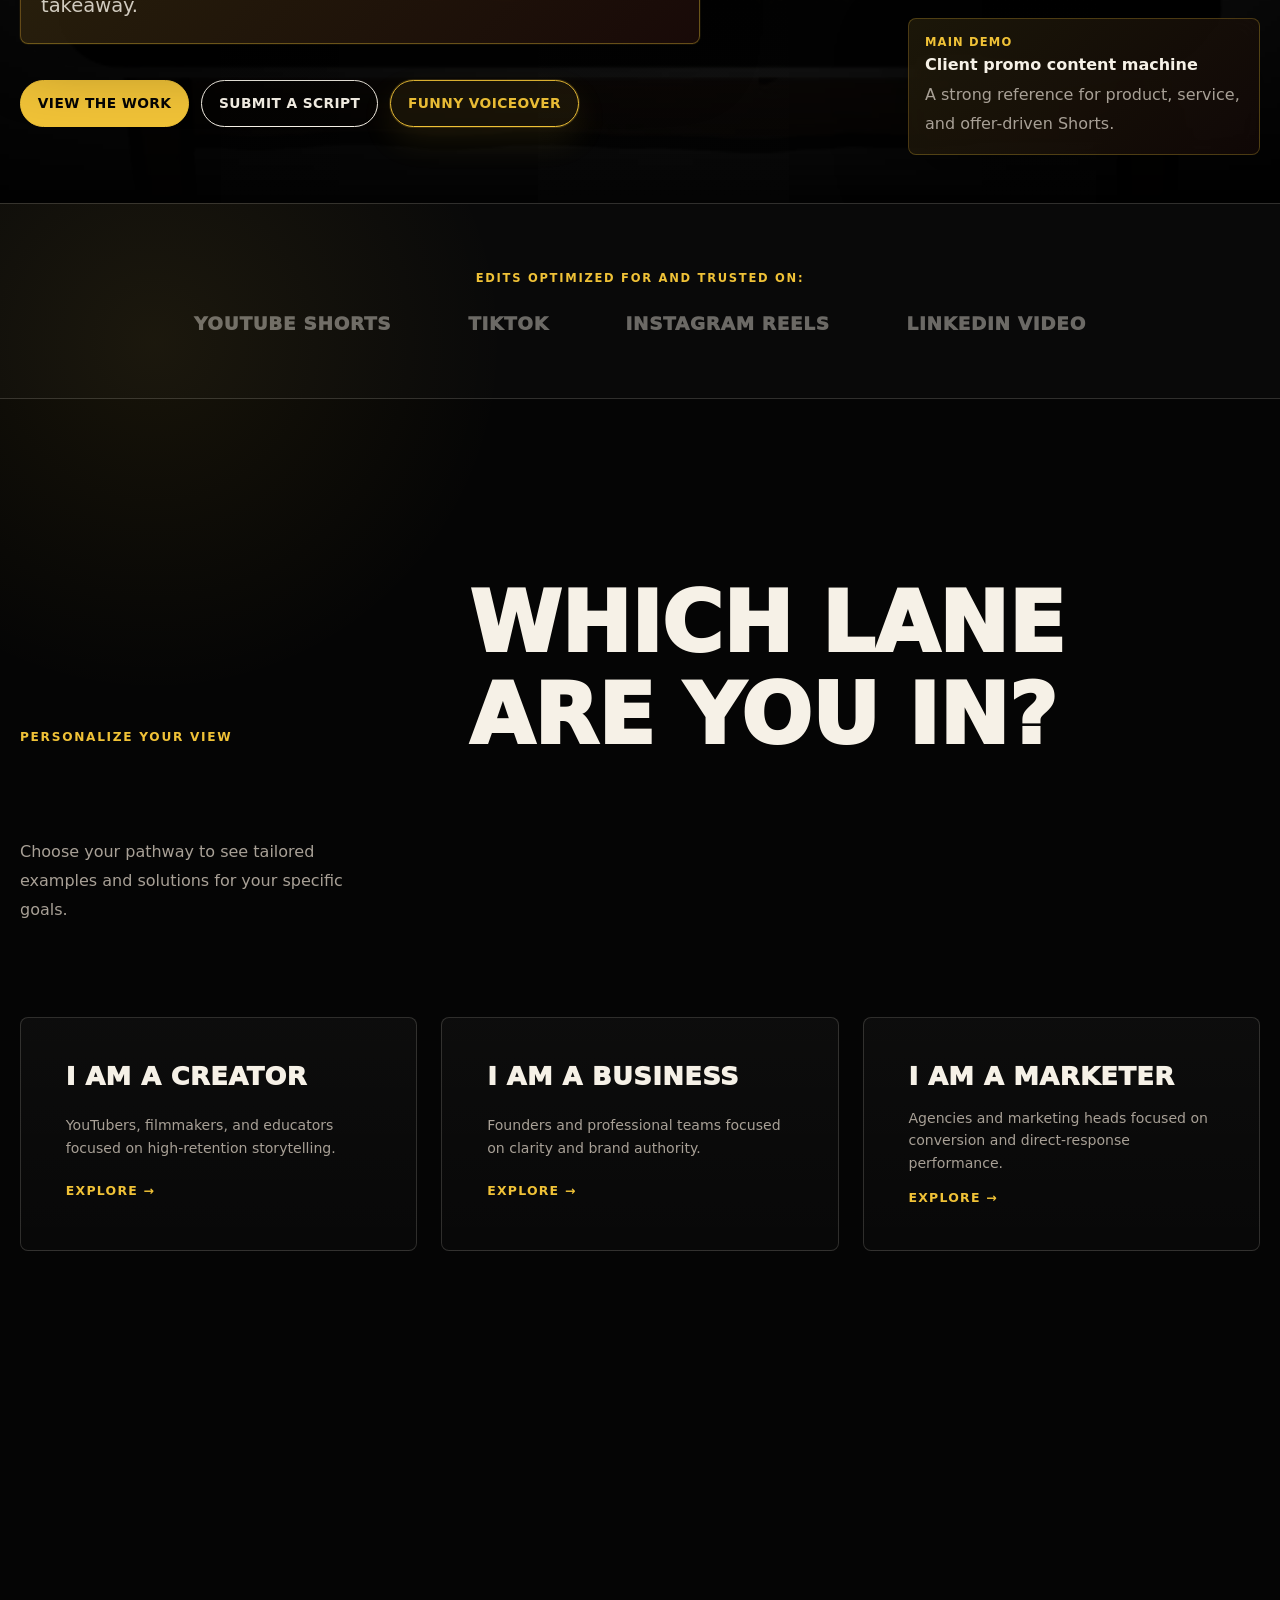
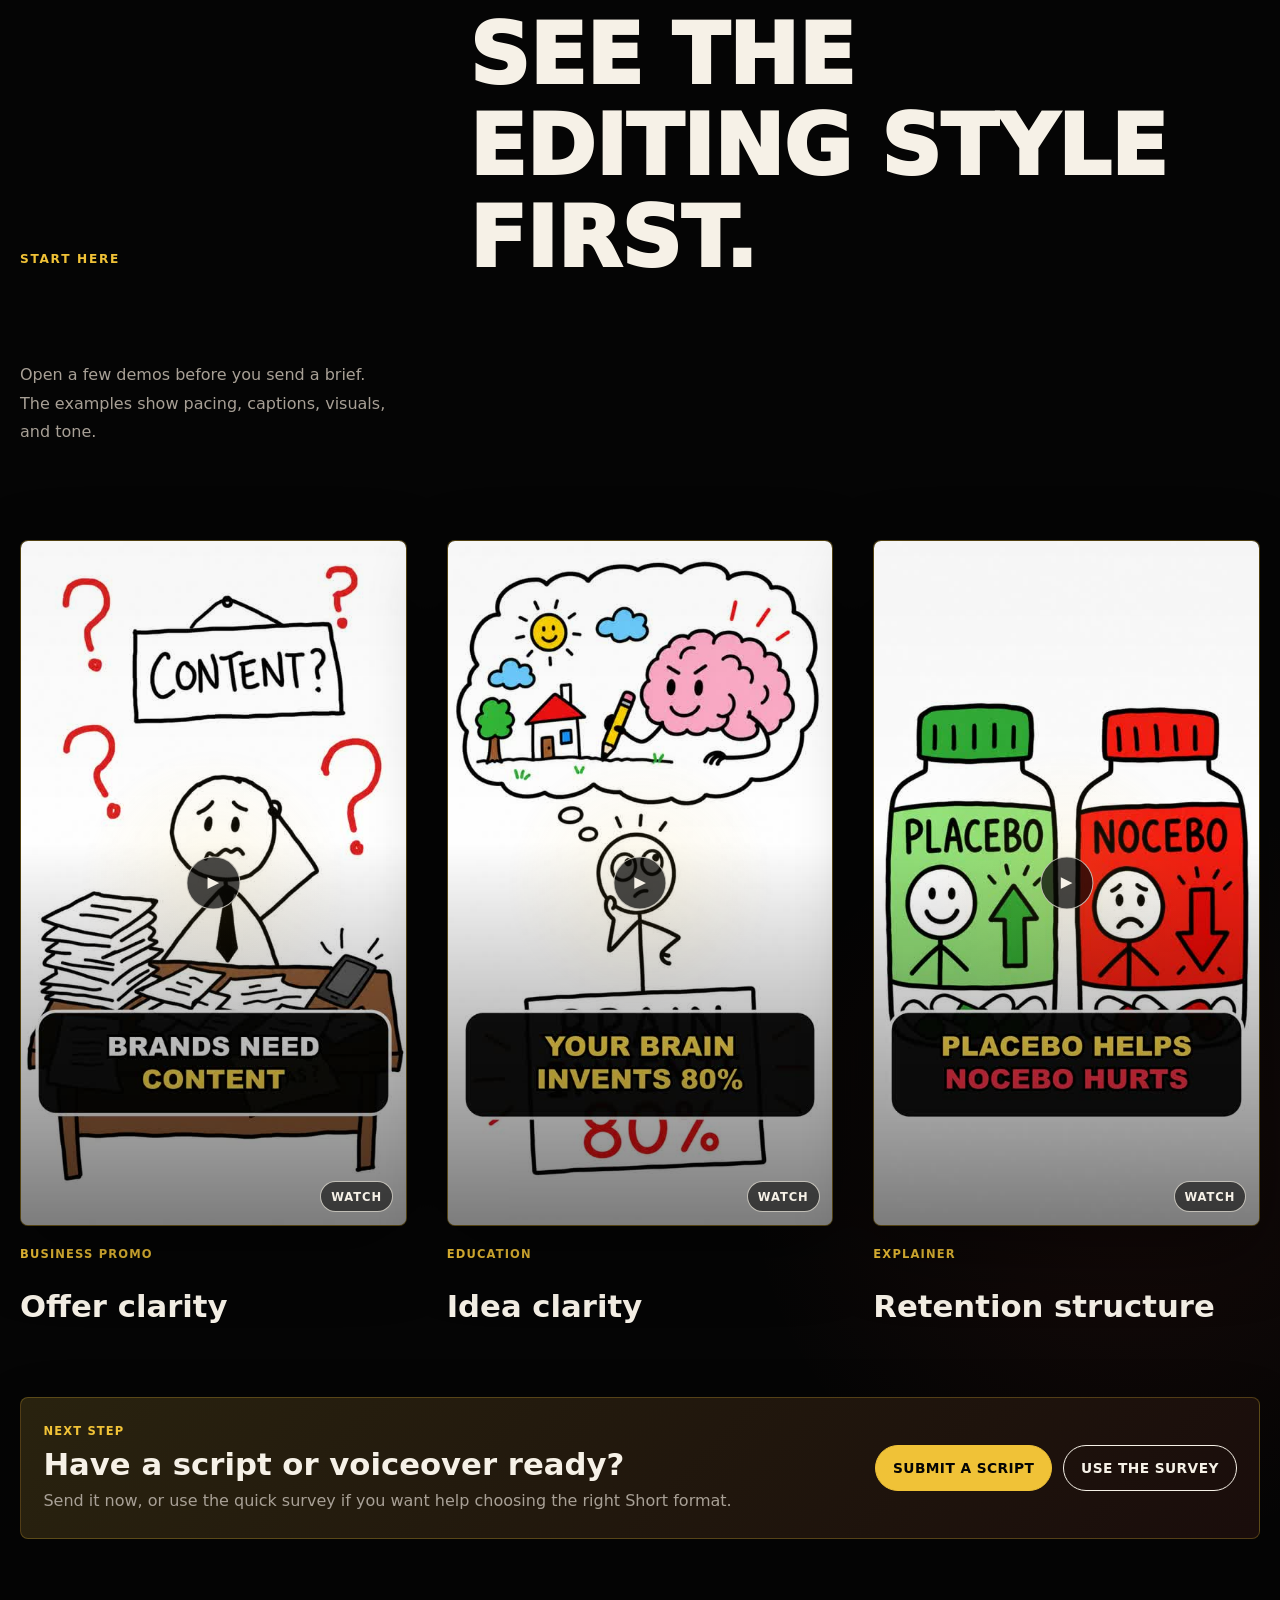
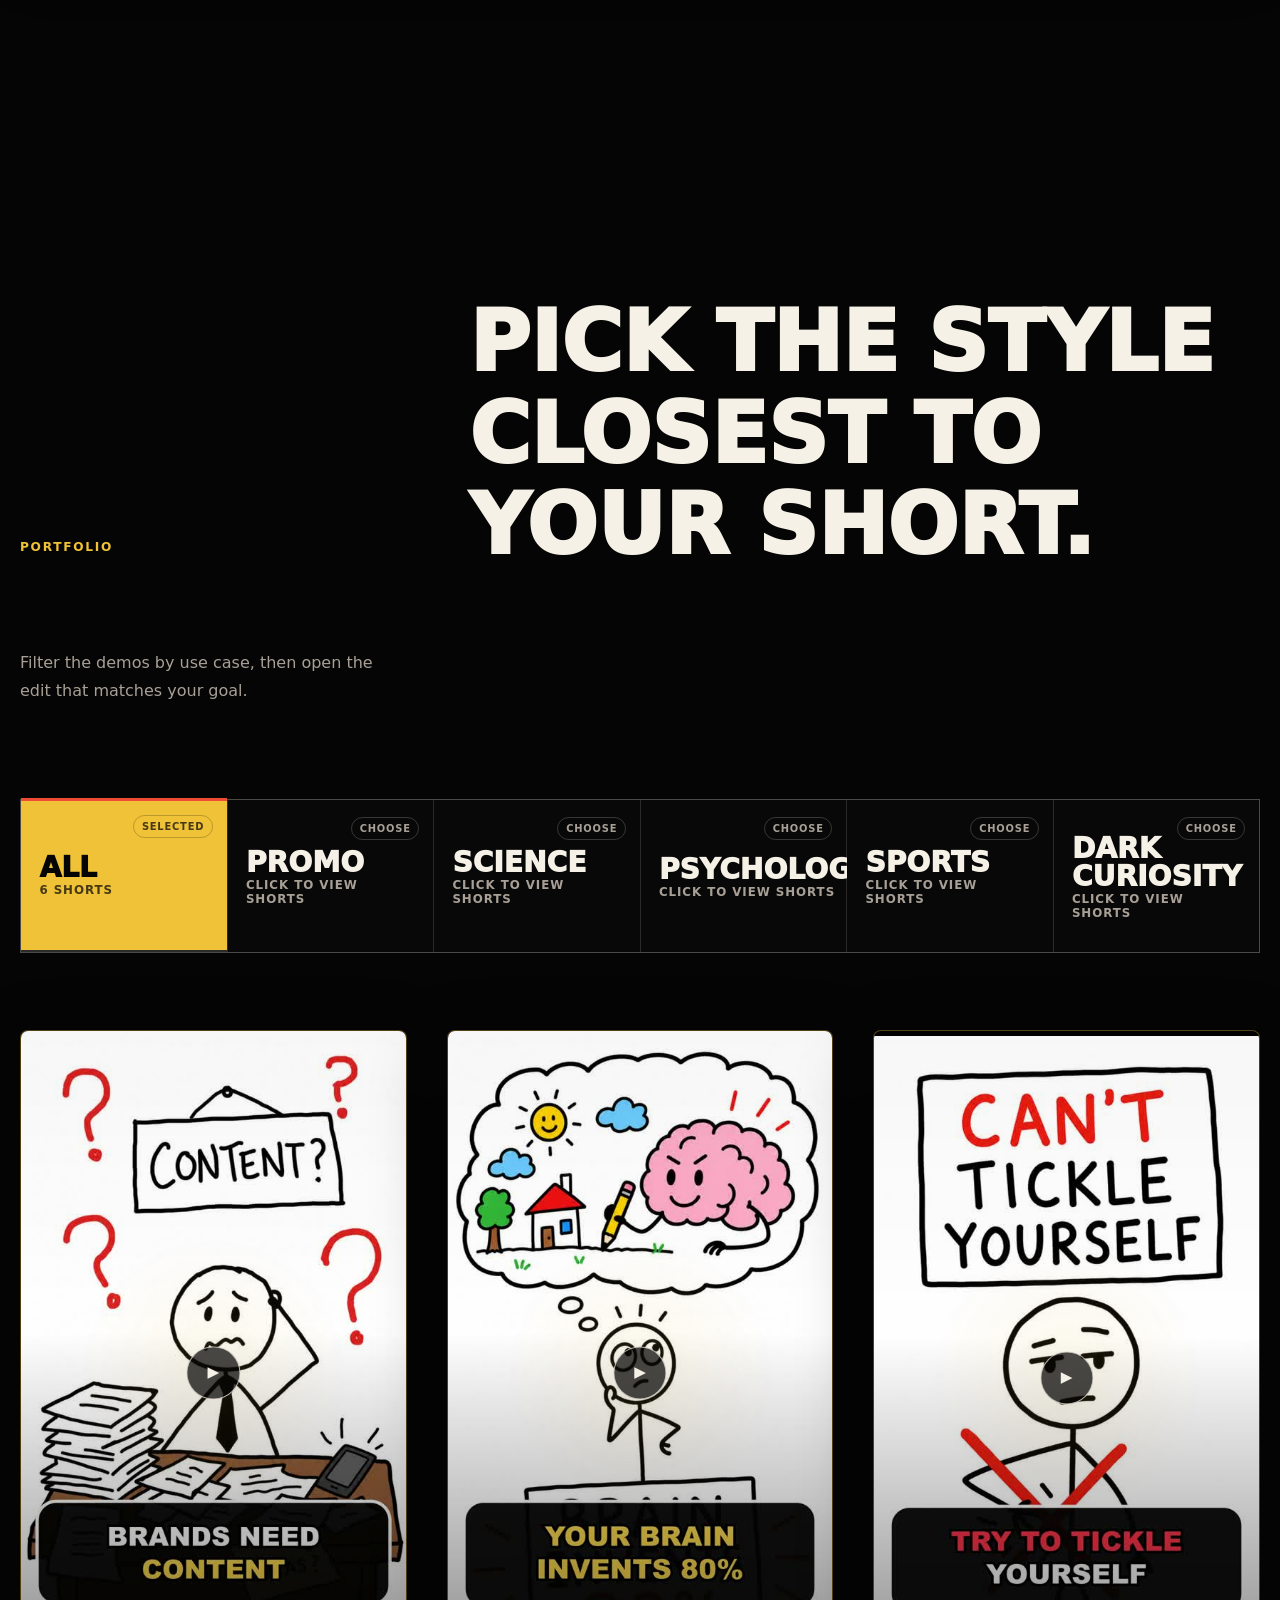
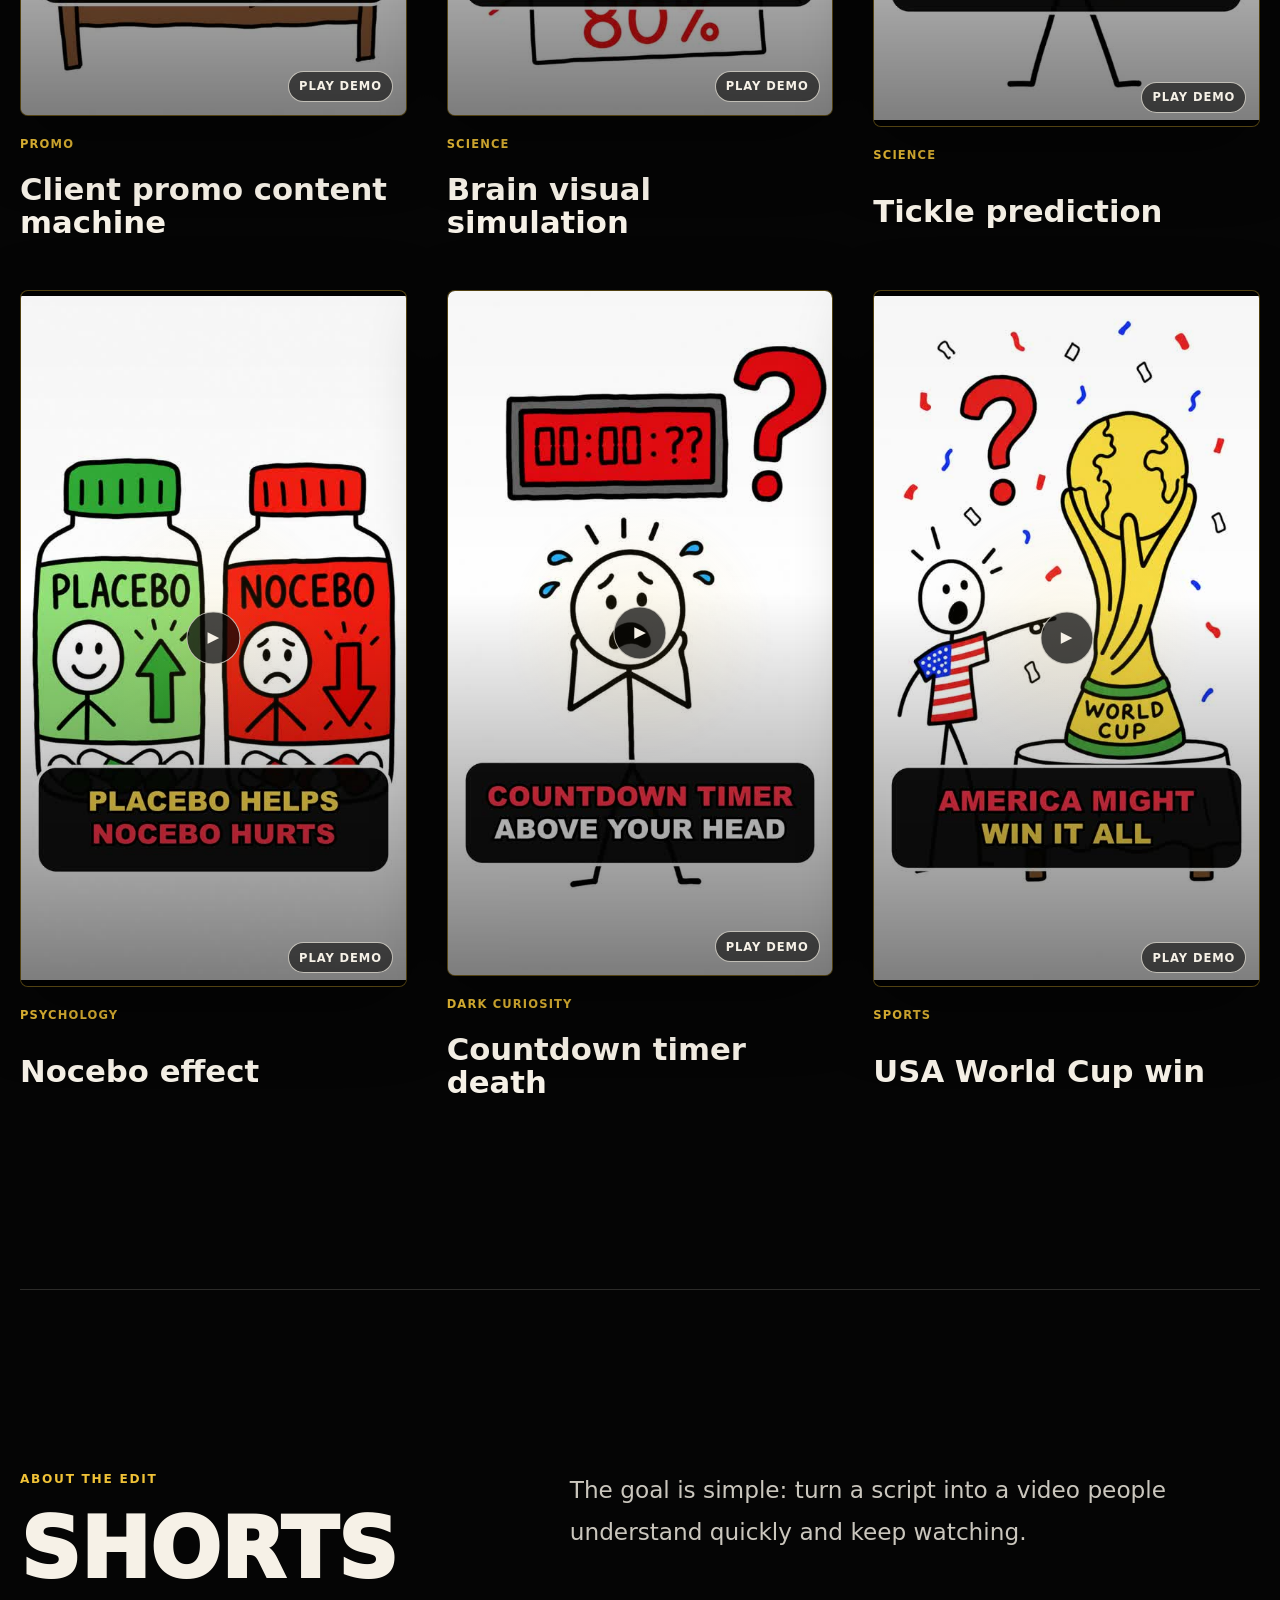
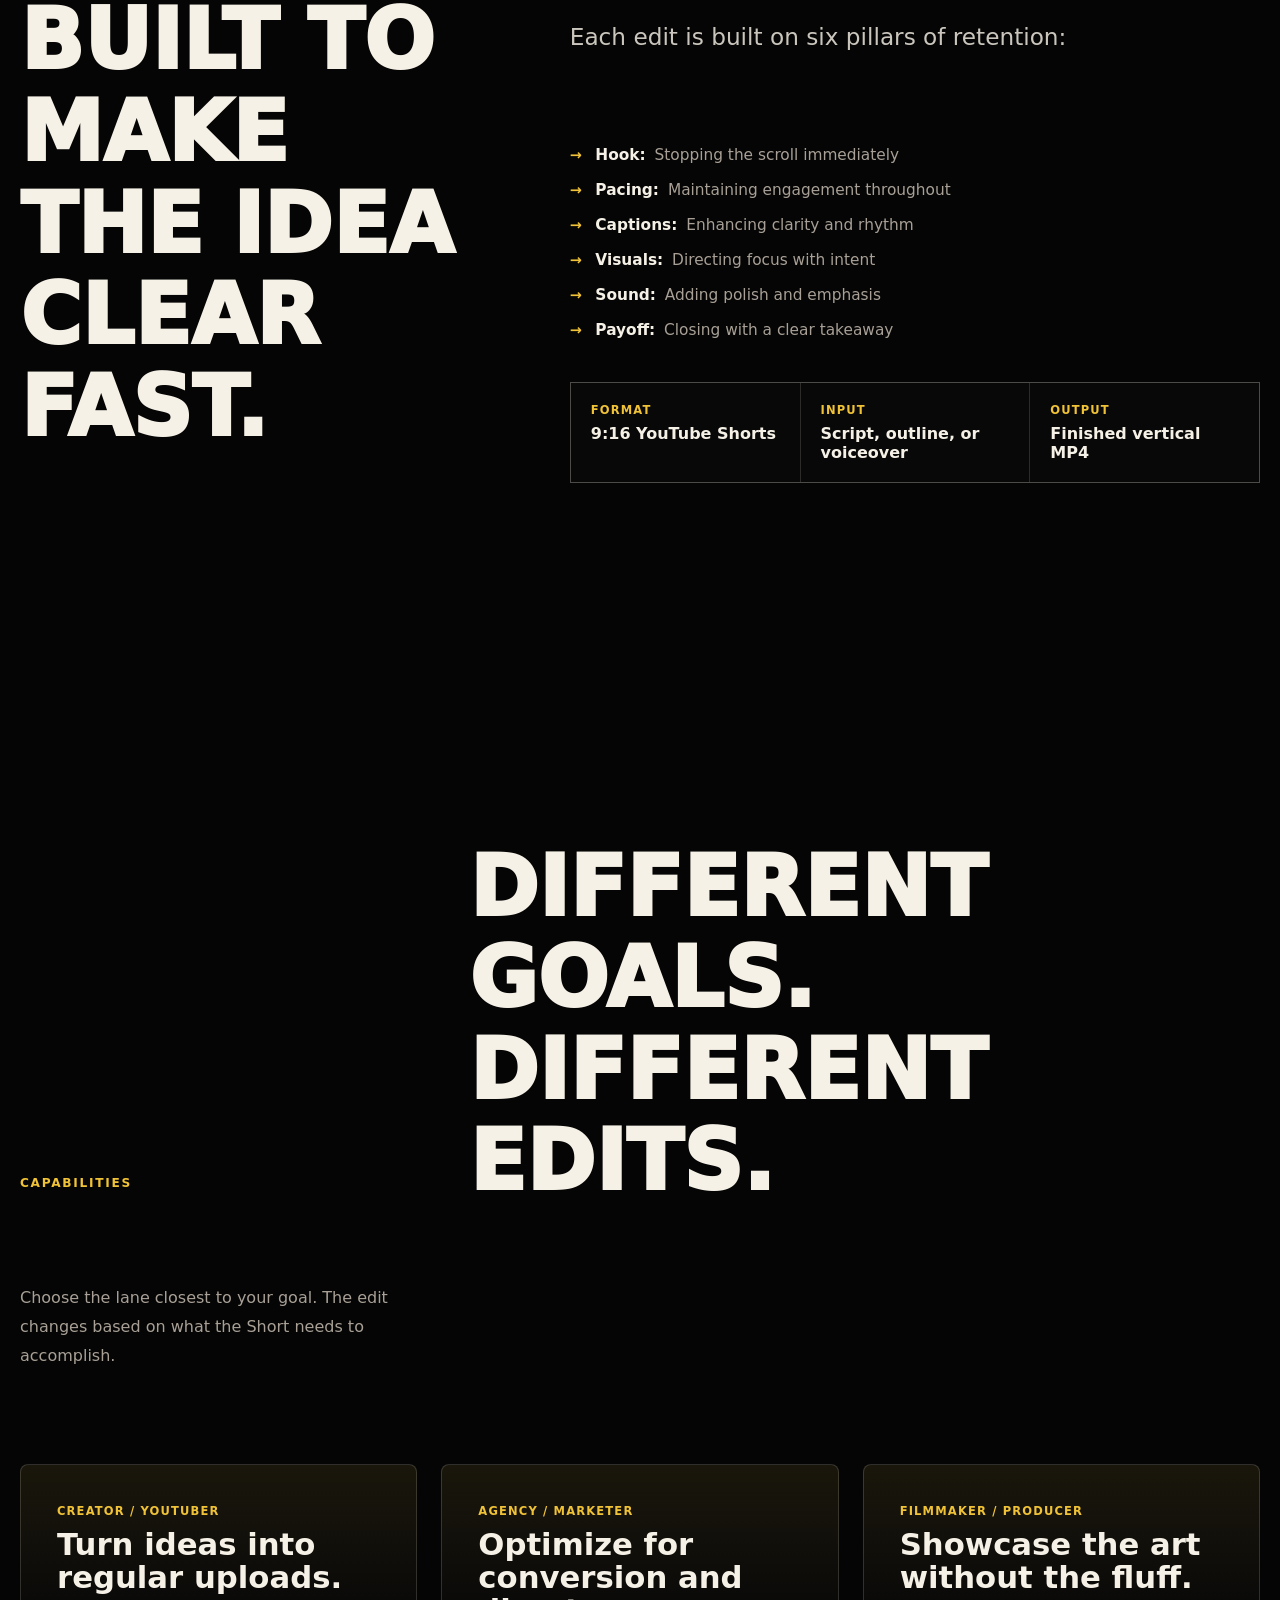
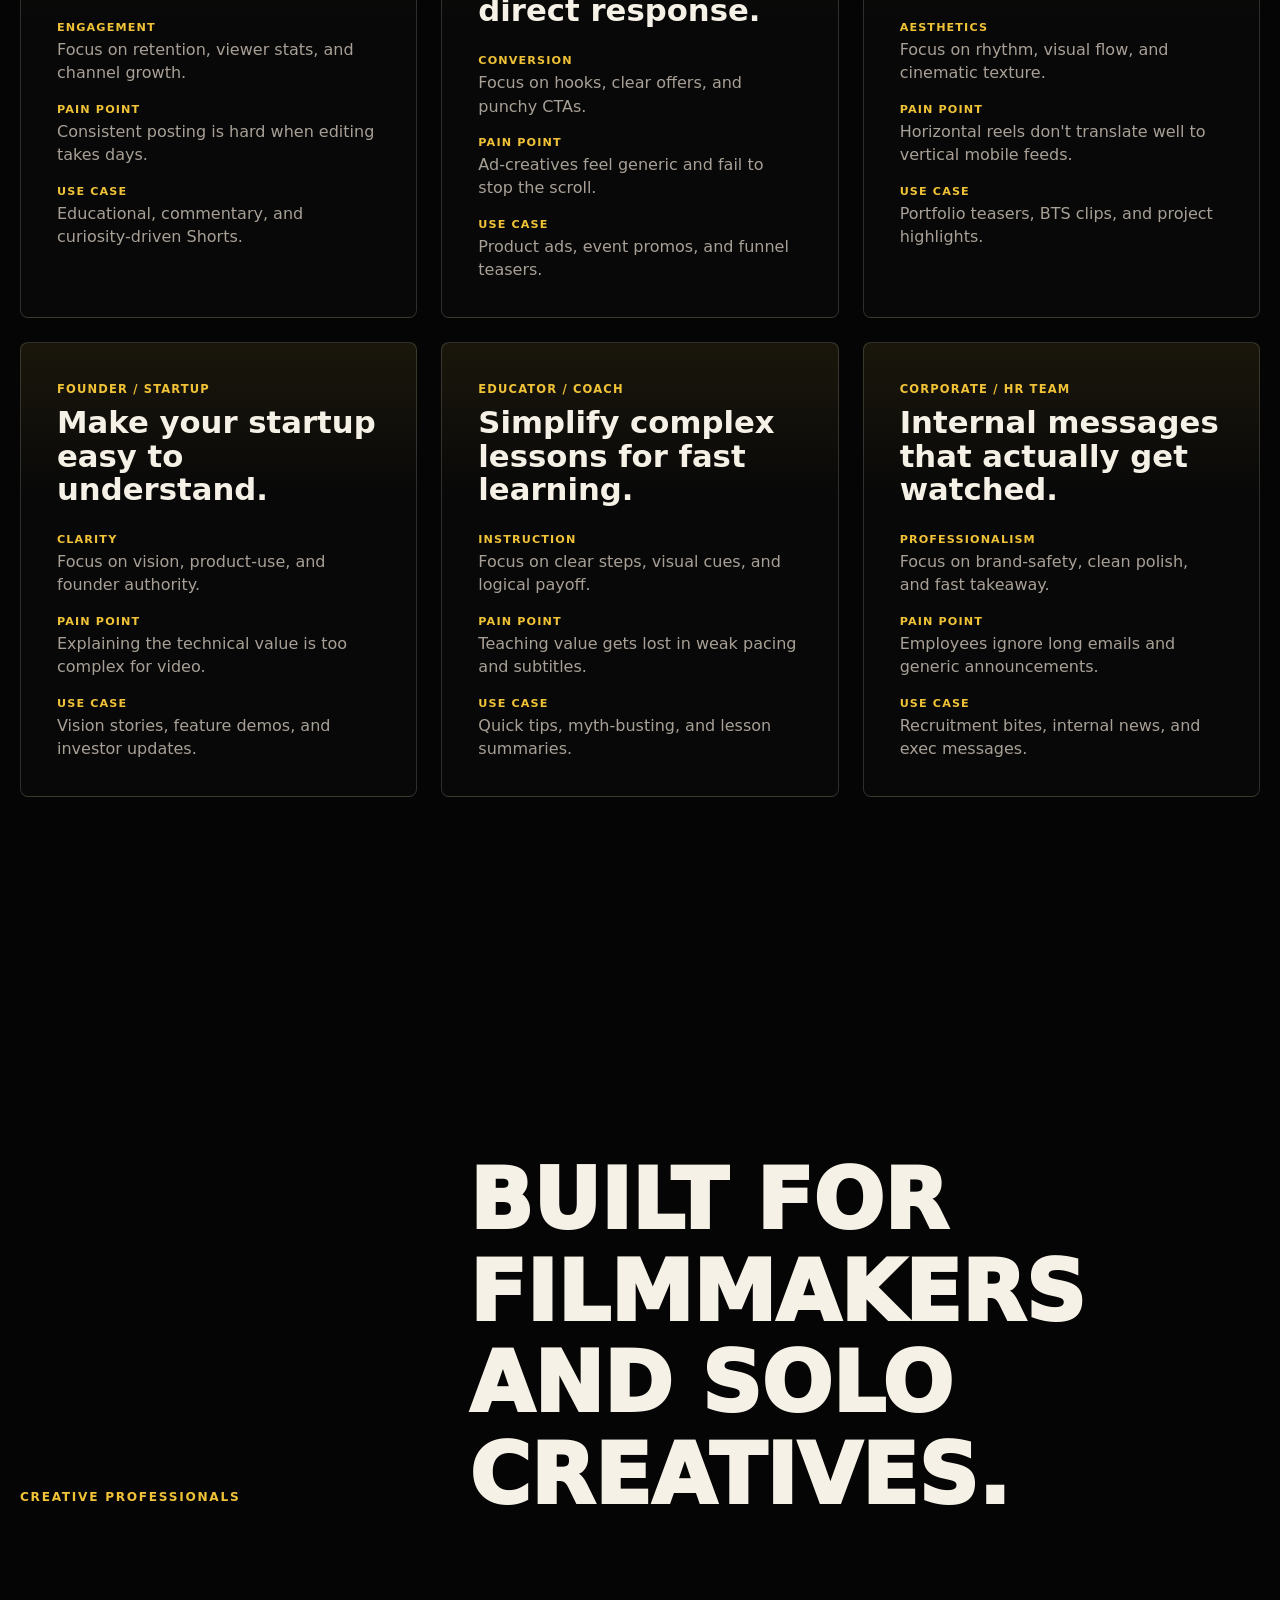
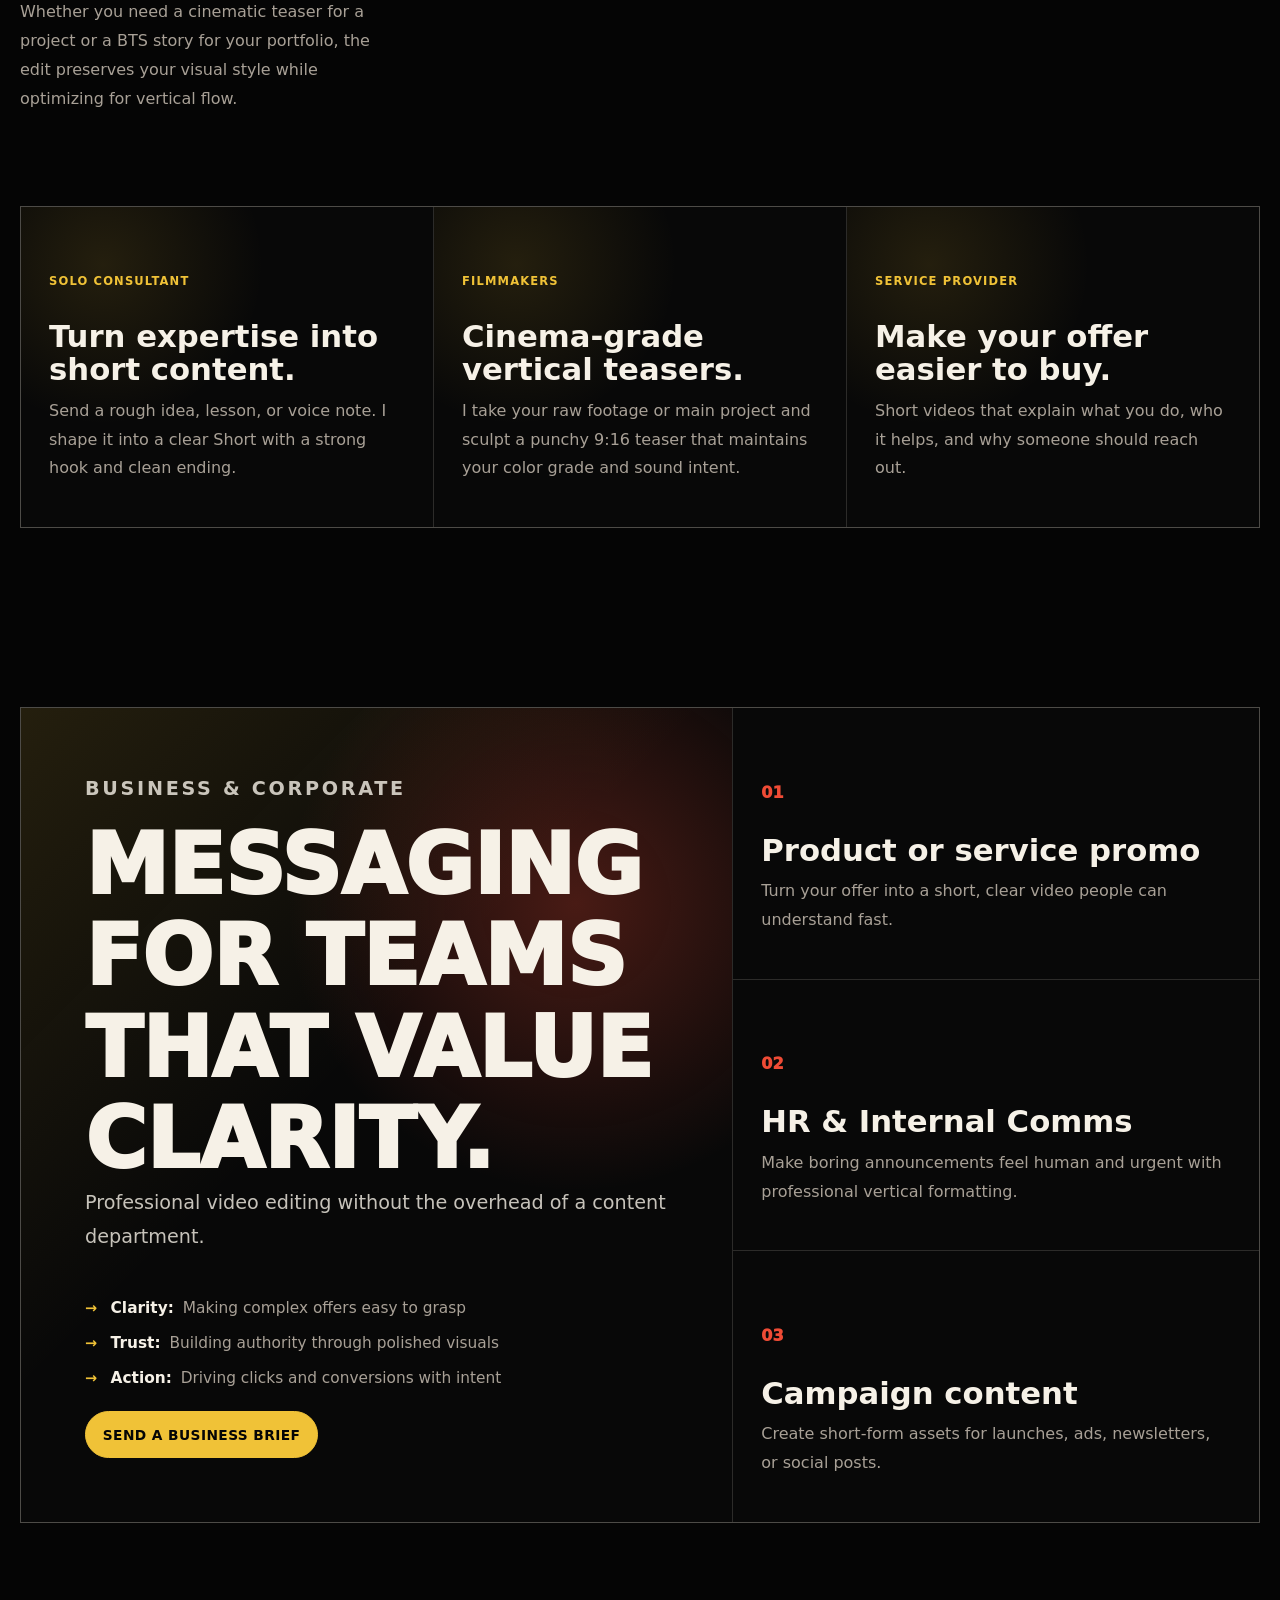
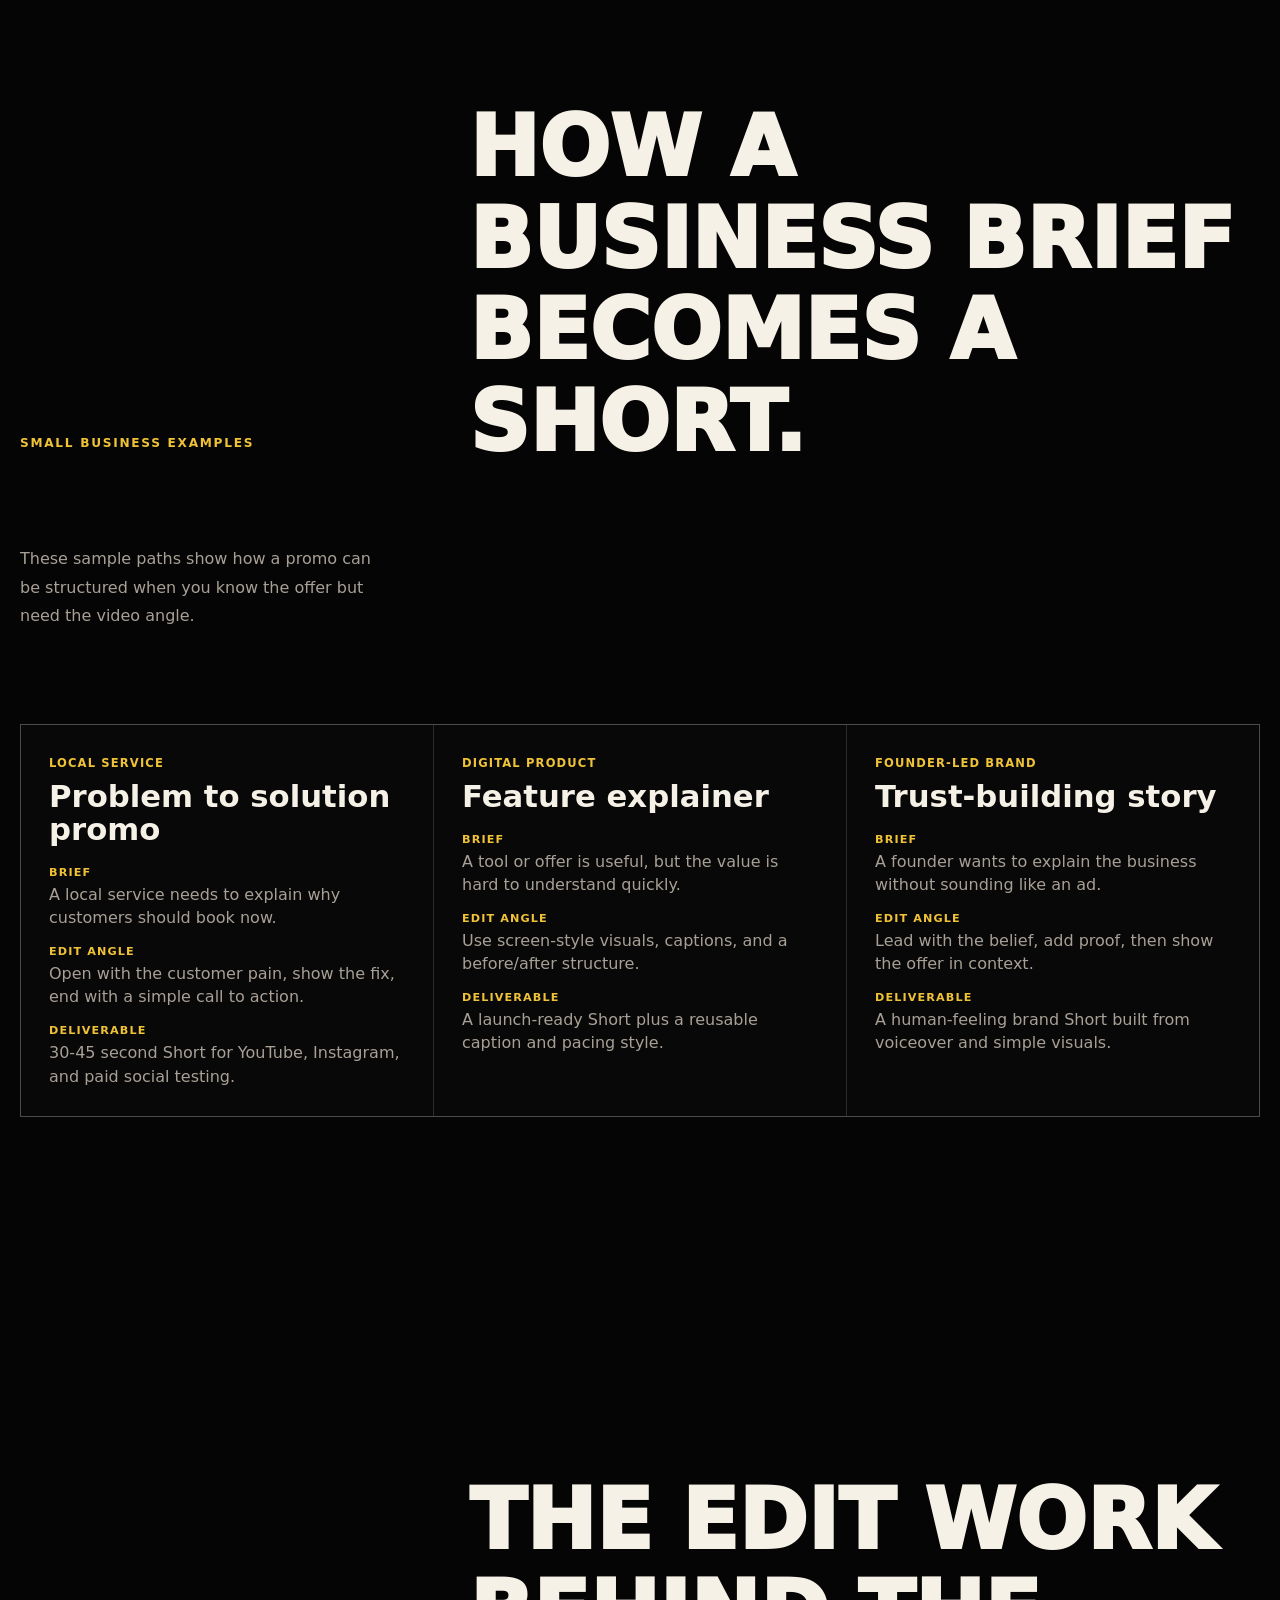
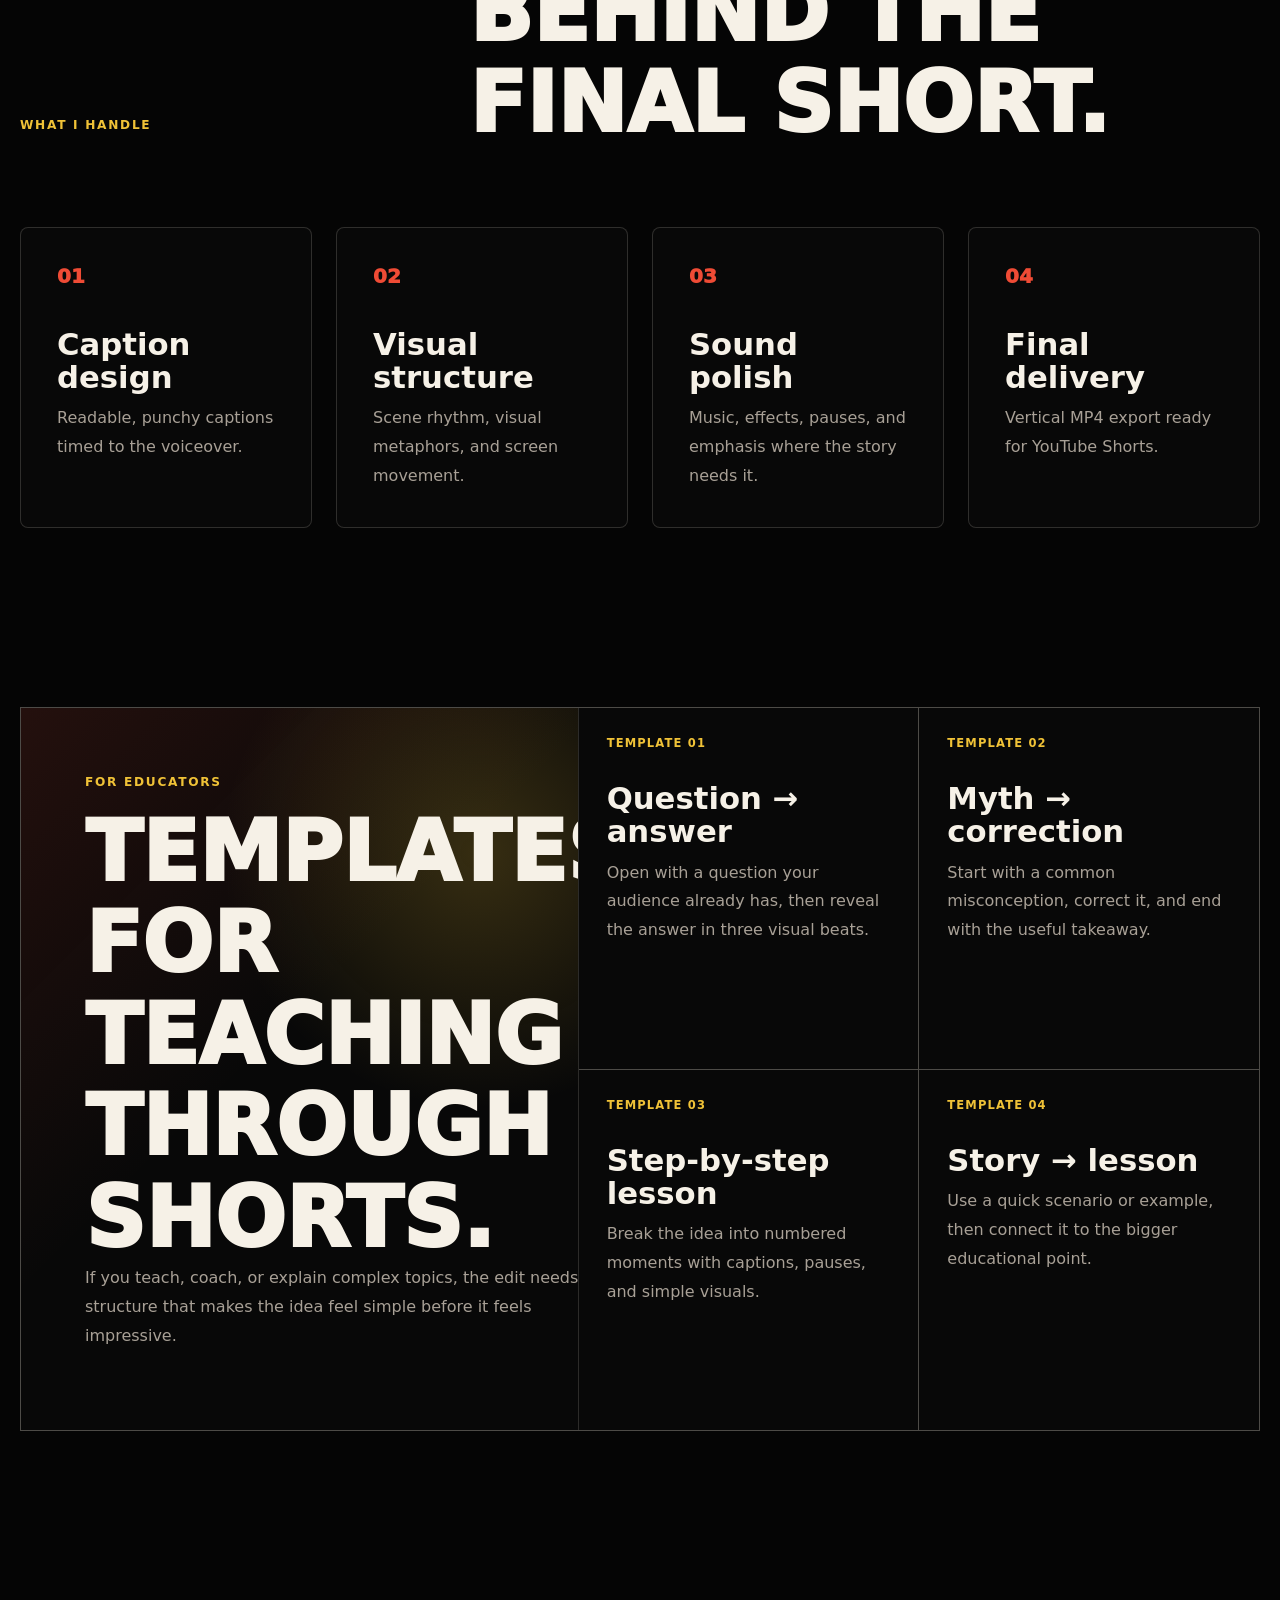
==== commit c8a7aa72: "Introduce trust signals: platform trust bar and client testimonials" ====
--- a/index.html
+++ b/index.html
@@ -94,6 +94,16 @@
         </aside>
       </section>
 
+      <div class="trust-strip" aria-label="Platforms and trust">
+        <p>Edits optimized for and trusted on:</p>
+        <div class="logo-grid">
+          <span>YouTube Shorts</span>
+          <span>TikTok</span>
+          <span>Instagram Reels</span>
+          <span>LinkedIn Video</span>
+        </div>
+      </div>
+
       <section class="pathway-section" aria-labelledby="pathway-title">
         <div class="section-masthead">
           <p class="eyebrow">Personalize your view</p>
@@ -731,6 +741,27 @@
         </div>
       </section>
 
+      <section class="testimonials-section" id="testimonials" aria-labelledby="testimonials-title">
+        <div class="section-masthead">
+          <p class="eyebrow">Client Feedback</p>
+          <h2 id="testimonials-title">What people are saying.</h2>
+        </div>
+        <div class="testimonial-grid">
+          <blockquote>
+            <p>"The retention on my science shorts doubled since we started batching with S2S. The pacing is exactly what I was looking for."</p>
+            <footer>— Educational Creator</footer>
+          </blockquote>
+          <blockquote>
+            <p>"Finally, a service that understands business clarity. Our product demos feel professional, premium, and actually convert."</p>
+            <footer>— SaaS Founder</footer>
+          </blockquote>
+          <blockquote>
+            <p>"Fast turnaround and high-quality captions. A reliable partner for our marketing agency's short-form needs."</p>
+            <footer>— Agency Lead</footer>
+          </blockquote>
+        </div>
+      </section>
+
       <section class="packages-section" id="packages" aria-labelledby="packages-title">
         <div class="section-masthead">
           <p class="eyebrow">Ways to work</p>
--- a/styles.css
+++ b/styles.css
@@ -191,12 +191,29 @@
 }
 
 .site-header nav a {
+  position: relative;
   text-decoration: none;
   white-space: nowrap;
+  transition: color 180ms ease;
+}
+
+.site-header nav a::after {
+  content: "";
+  position: absolute;
+  bottom: -4px;
+  left: 0;
+  width: 0;
+  height: 1px;
+  background: var(--accent);
+  transition: width 240ms ease;
 }
 
 .site-header nav a:hover {
   color: var(--accent);
+}
+
+.site-header nav a:hover::after {
+  width: 100%;
 }
 
 .nav-cta {
@@ -1659,6 +1676,12 @@
   font-size: 0.78rem;
   letter-spacing: 0.1em;
   text-transform: uppercase;
+  text-underline-offset: 4px;
+  transition: text-decoration 180ms ease;
+}
+
+.pathway-card:hover span {
+  text-decoration: underline;
 }
 
 @media (max-width: 920px) {
@@ -1773,14 +1796,99 @@
 
 .footer-col a {
   color: var(--muted);
-  text-decoration: none;
+  text-decoration: underline;
+  text-decoration-color: rgba(240, 194, 55, 0.25);
+  text-underline-offset: 5px;
   font-size: 0.92rem;
-  transition: color 180ms ease;
+  transition: color 180ms ease, text-decoration-color 180ms ease;
 }
 
 .footer-col a:hover {
+  color: #fff;
+  text-decoration-color: var(--accent);
+}
+
+/* Trust Signals Styles */
+.trust-strip {
+  display: flex;
+  flex-direction: column;
+  align-items: center;
+  gap: 1.5rem;
+  padding: 4rem 1.5rem;
+  background: rgba(246, 241, 231, 0.02);
+  border-top: 1px solid var(--line);
+  border-bottom: 1px solid var(--line);
+  margin: 0 auto;
+  width: 100%;
+}
+
+.trust-strip p {
+  margin: 0;
+  text-transform: uppercase;
+  font-size: 0.72rem;
+  font-weight: 900;
+  letter-spacing: 0.15em;
   color: var(--accent);
 }
+
+.trust-strip .logo-grid {
+  display: flex;
+  flex-wrap: wrap;
+  justify-content: center;
+  gap: clamp(2rem, 6vw, 5rem);
+}
+
+.trust-strip .logo-grid span {
+  font-size: clamp(0.9rem, 1.5vw, 1.15rem);
+  font-weight: 950;
+  color: rgba(246, 241, 231, 0.42);
+  text-transform: uppercase;
+  letter-spacing: 0.04em;
+}
+
+.testimonial-grid {
+  display: grid;
+  grid-template-columns: repeat(3, 1fr);
+  gap: 2rem;
+}
+
+.testimonial-grid blockquote {
+  margin: 0;
+  display: flex;
+  flex-direction: column;
+  gap: 1.5rem;
+  padding: 2.5rem;
+  background: #080808;
+  border-bottom: 2px solid var(--line);
+  transition: border-color 240ms ease;
+}
+
+.testimonial-grid blockquote:hover {
+  border-color: var(--accent);
+}
+
+.testimonial-grid p {
+  margin: 0;
+  font-size: 1.15rem;
+  font-style: italic;
+  line-height: 1.6;
+  color: var(--ink);
+}
+
+.testimonial-grid footer {
+  color: var(--accent);
+  font-size: 0.82rem;
+  font-weight: 900;
+  text-transform: uppercase;
+  letter-spacing: 0.1em;
+}
+
+@media (max-width: 960px) {
+  .testimonial-grid {
+    grid-template-columns: 1fr;
+  }
+}
+
 
 .footer-col p {
   margin: 0;
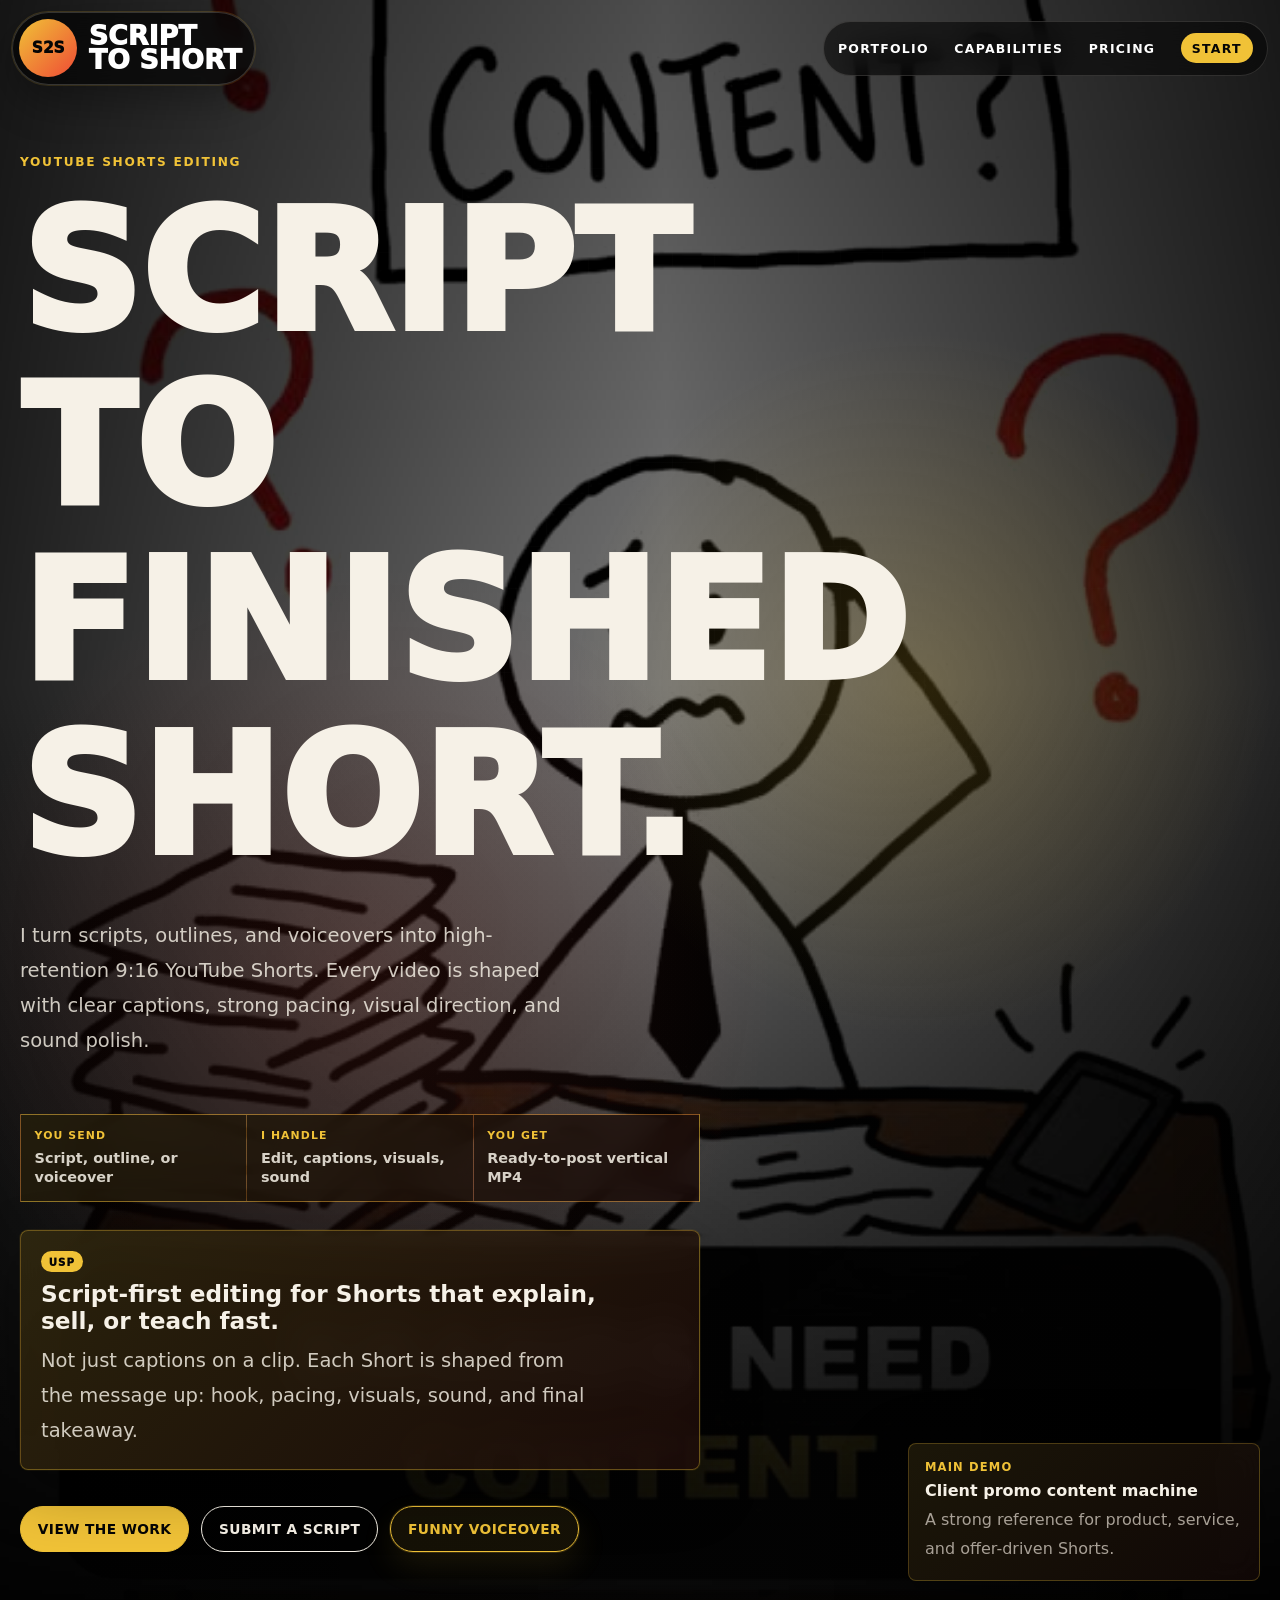
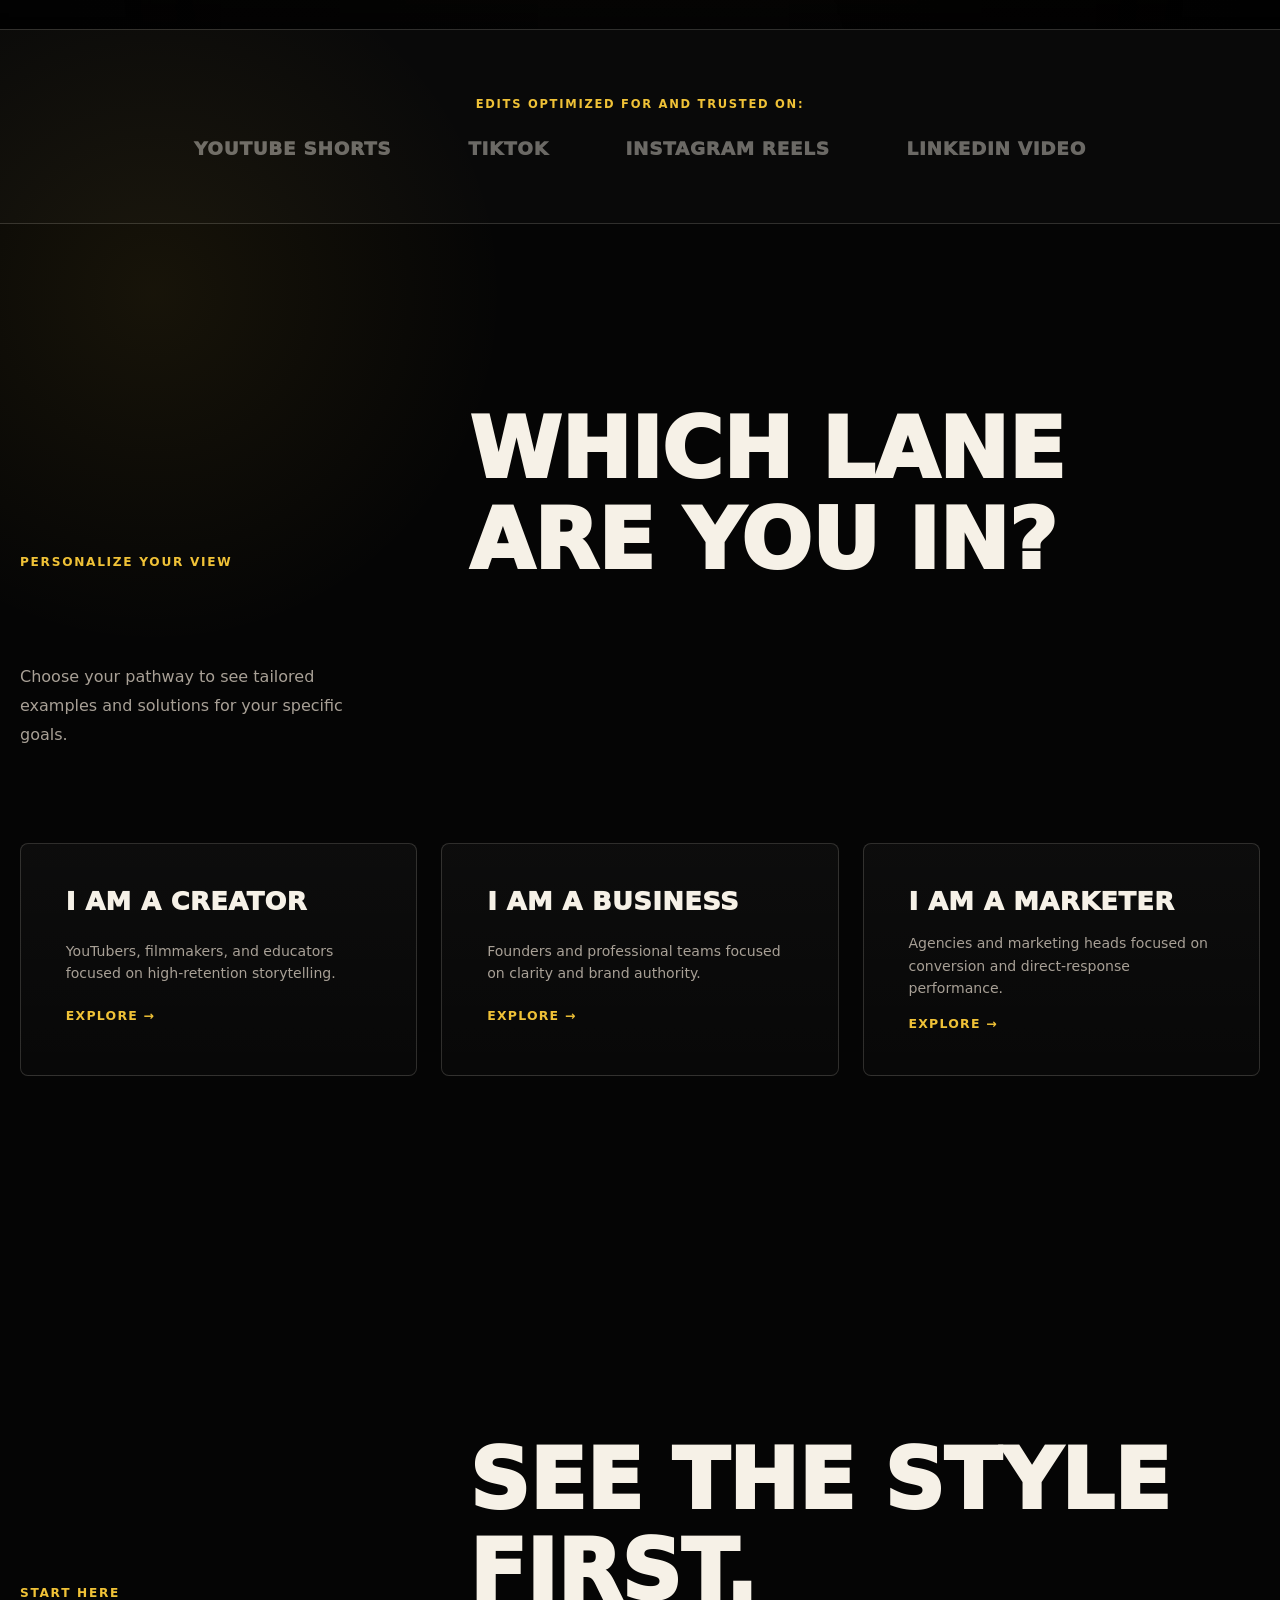
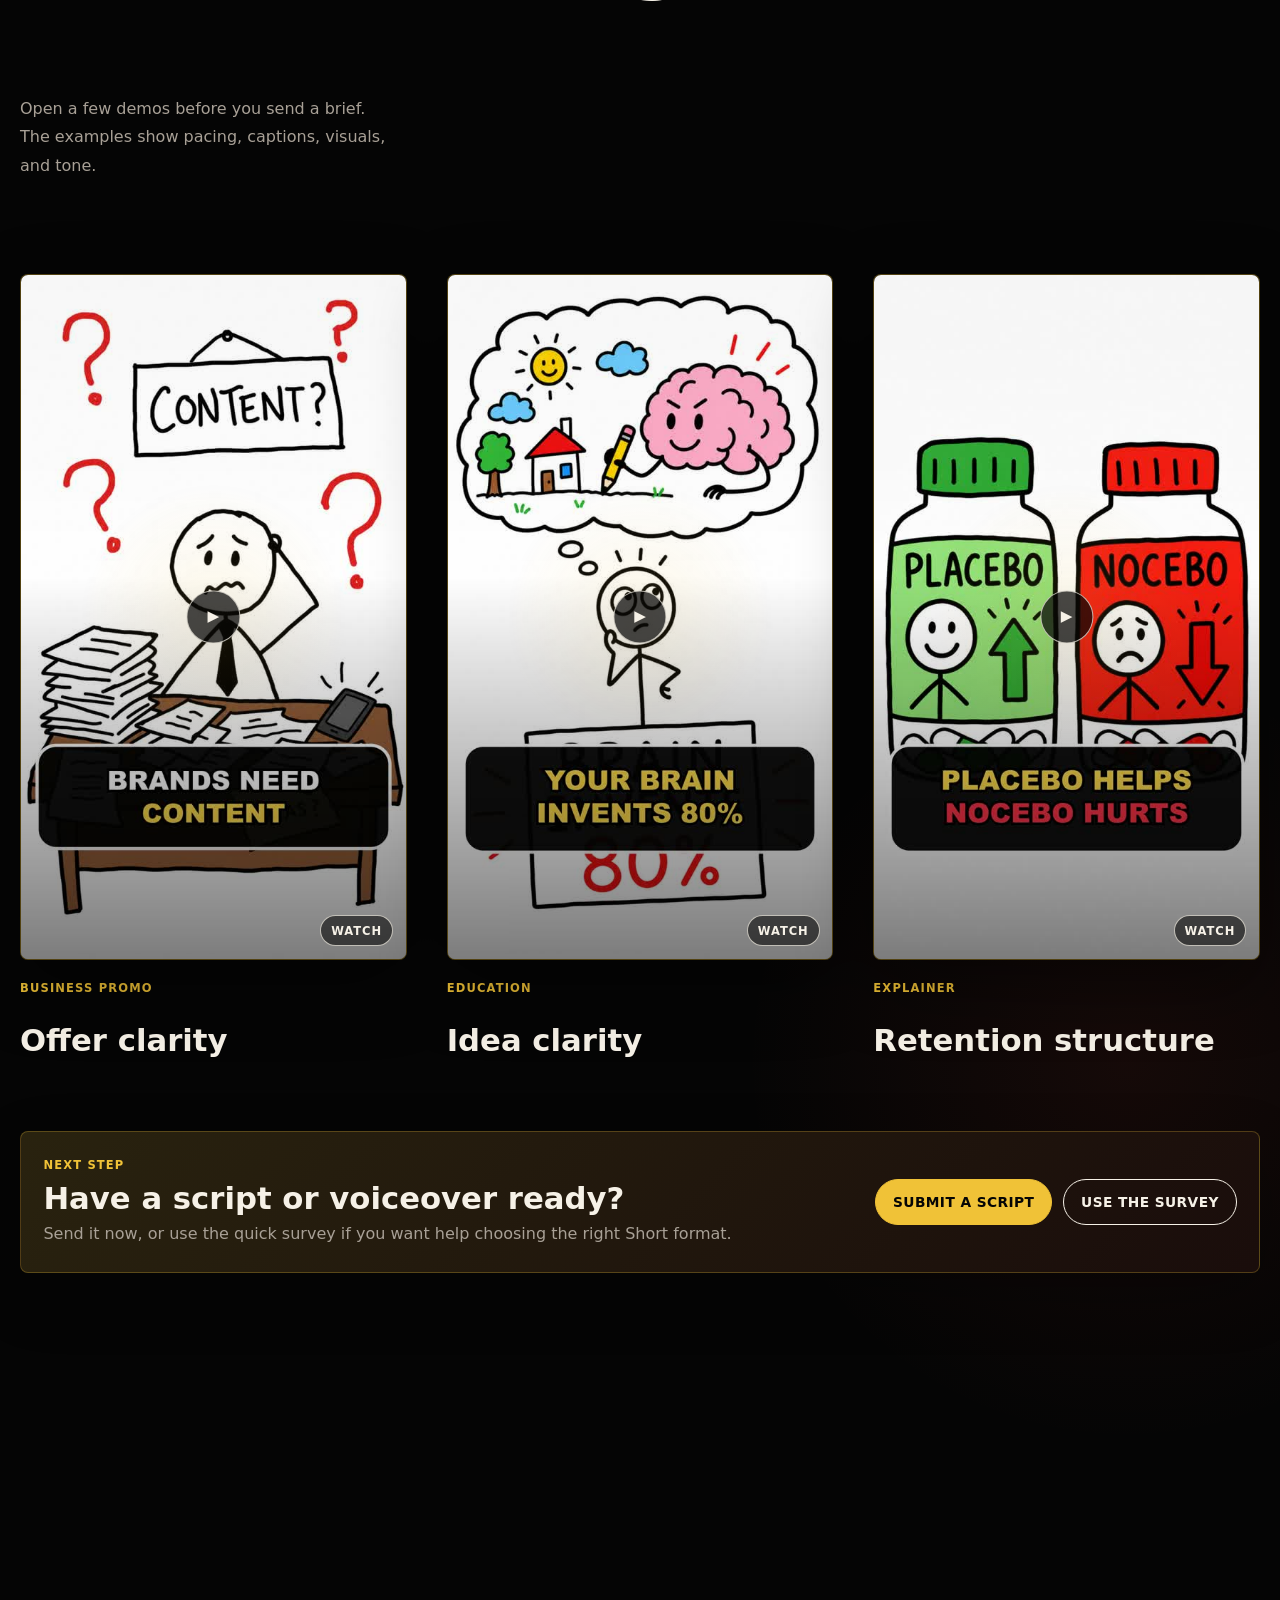
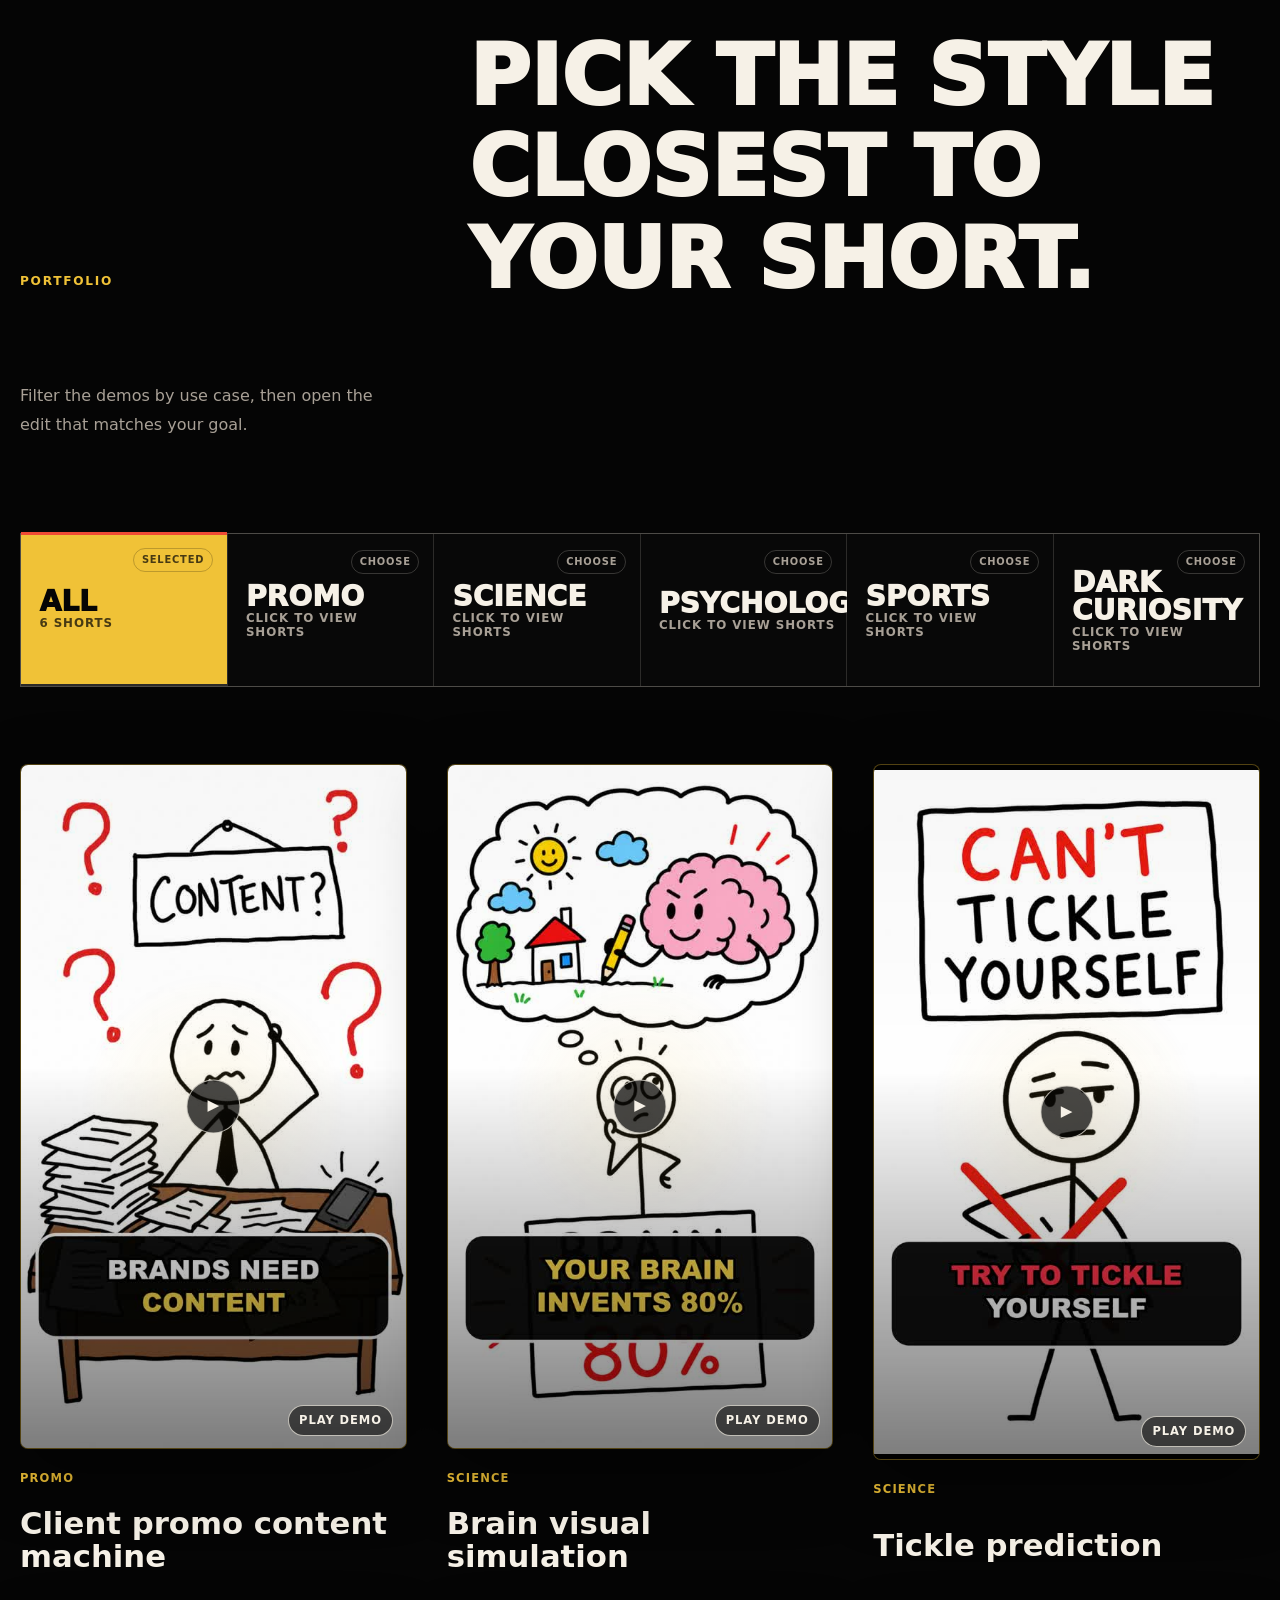
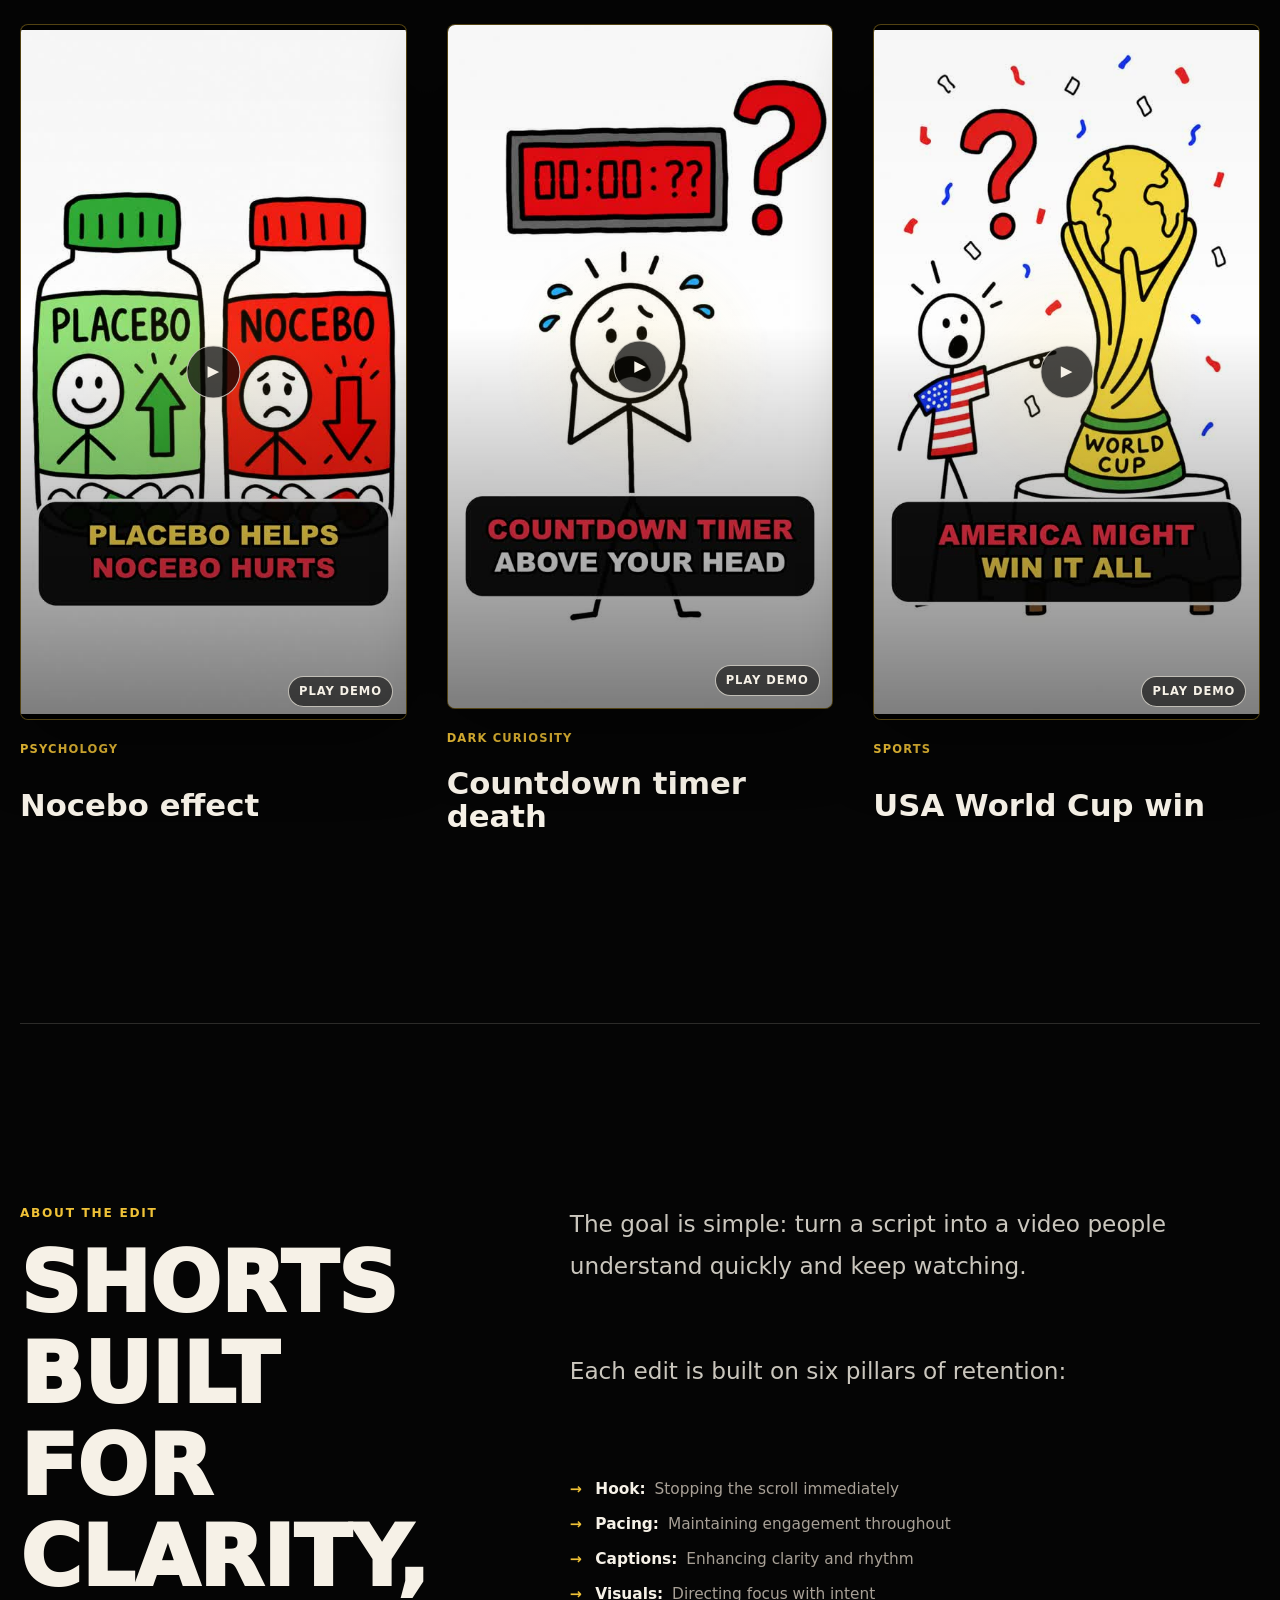
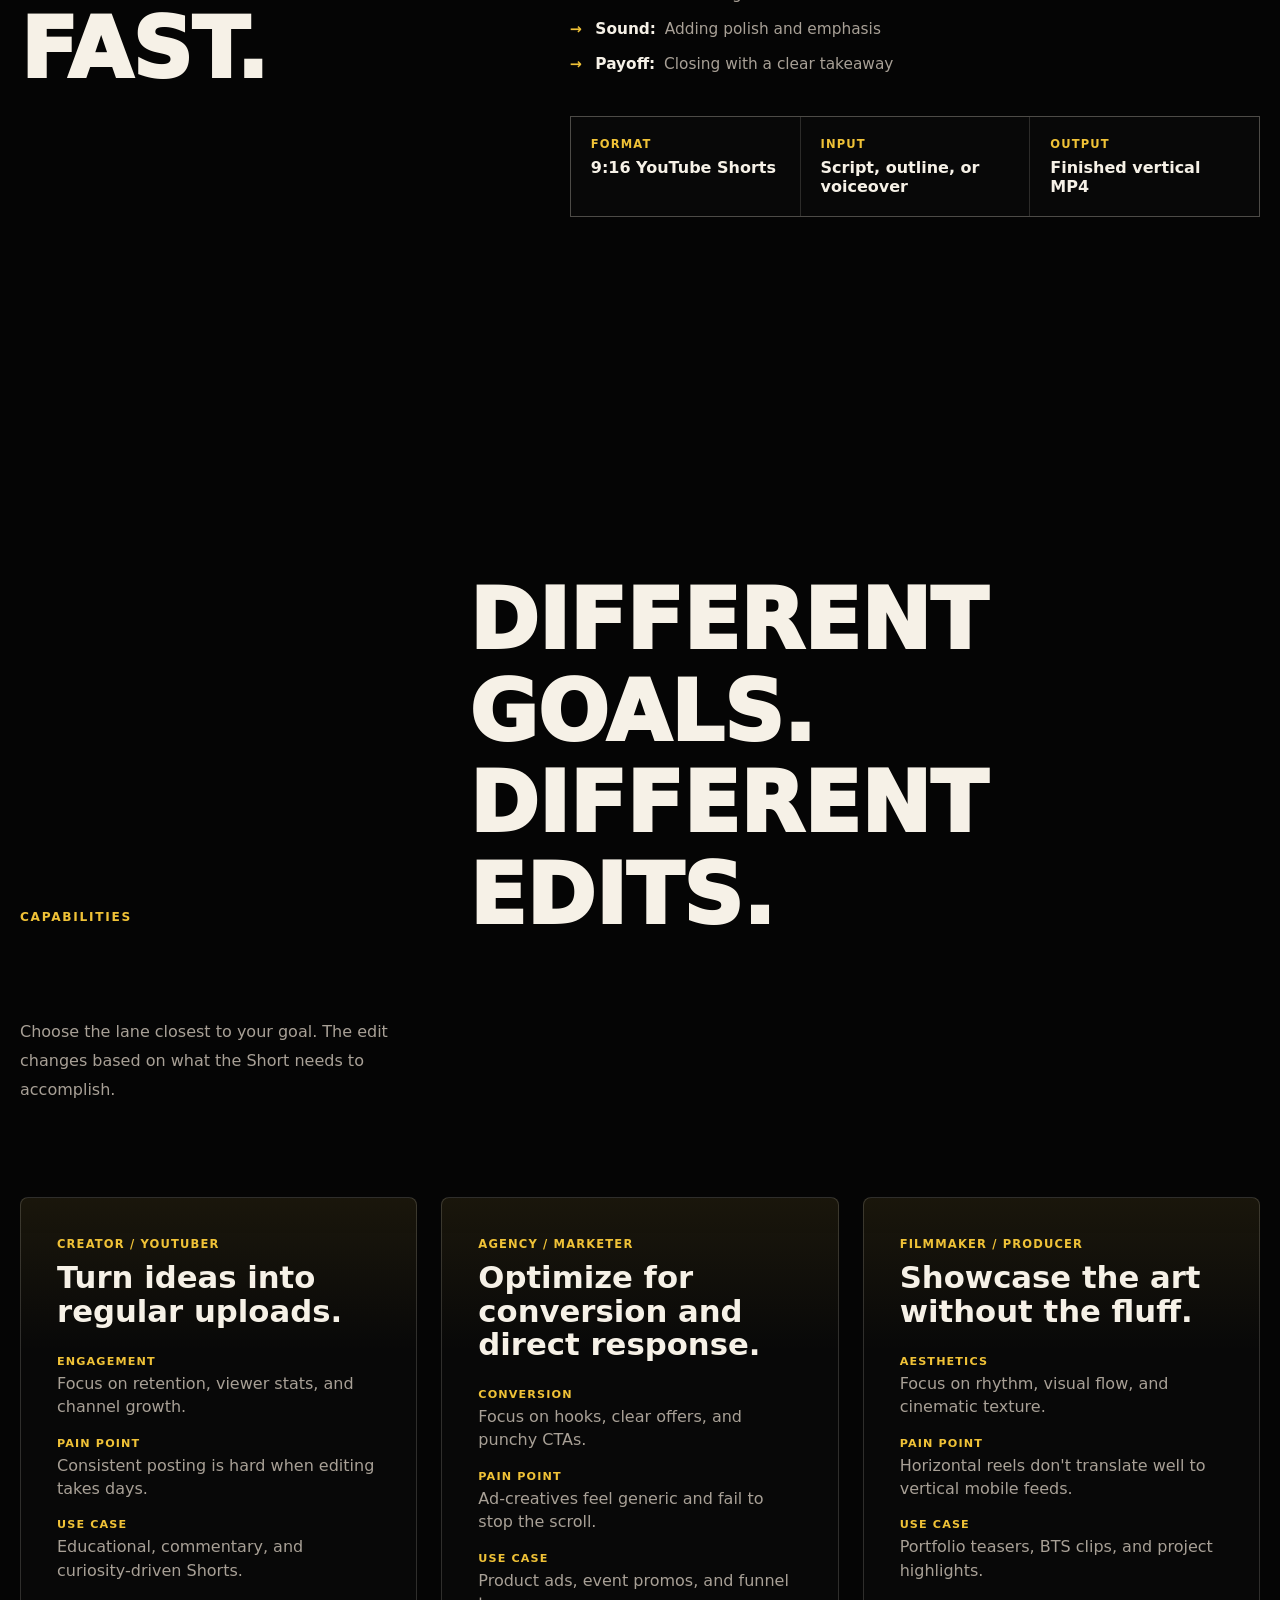
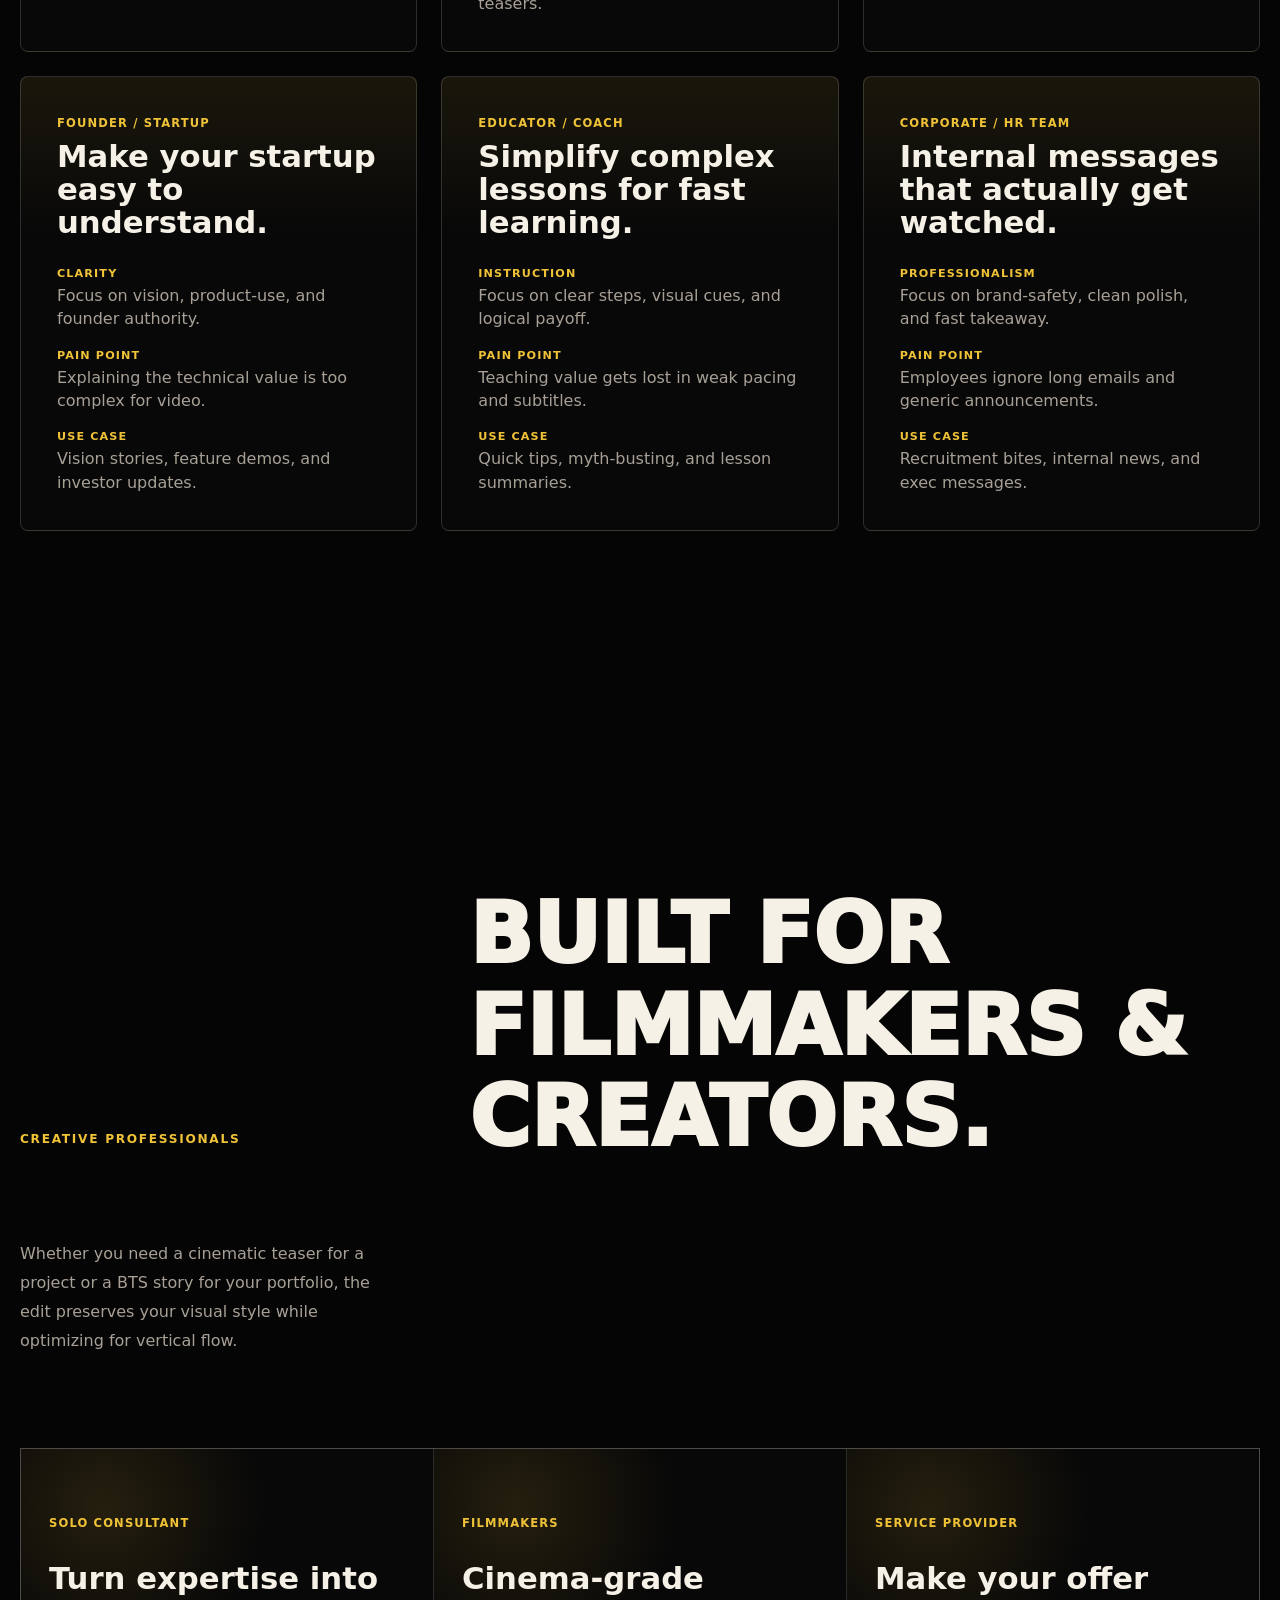
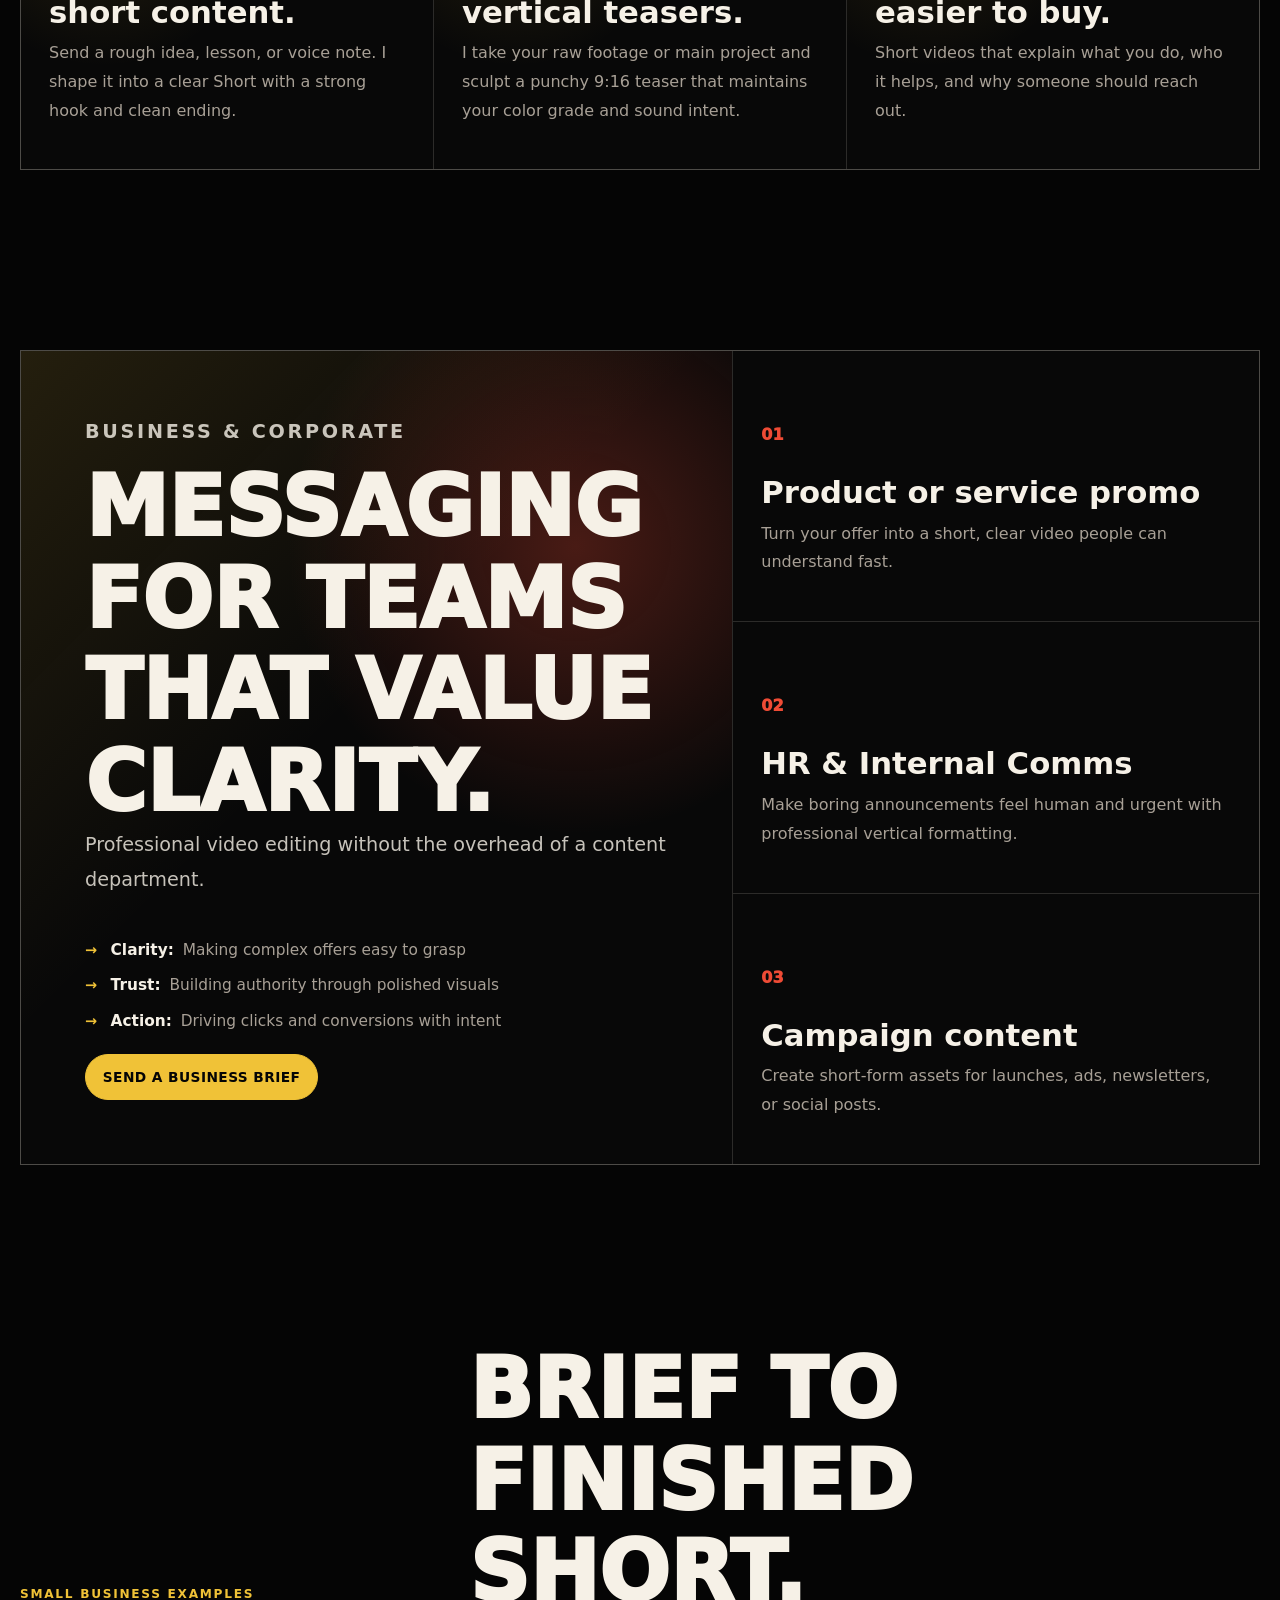
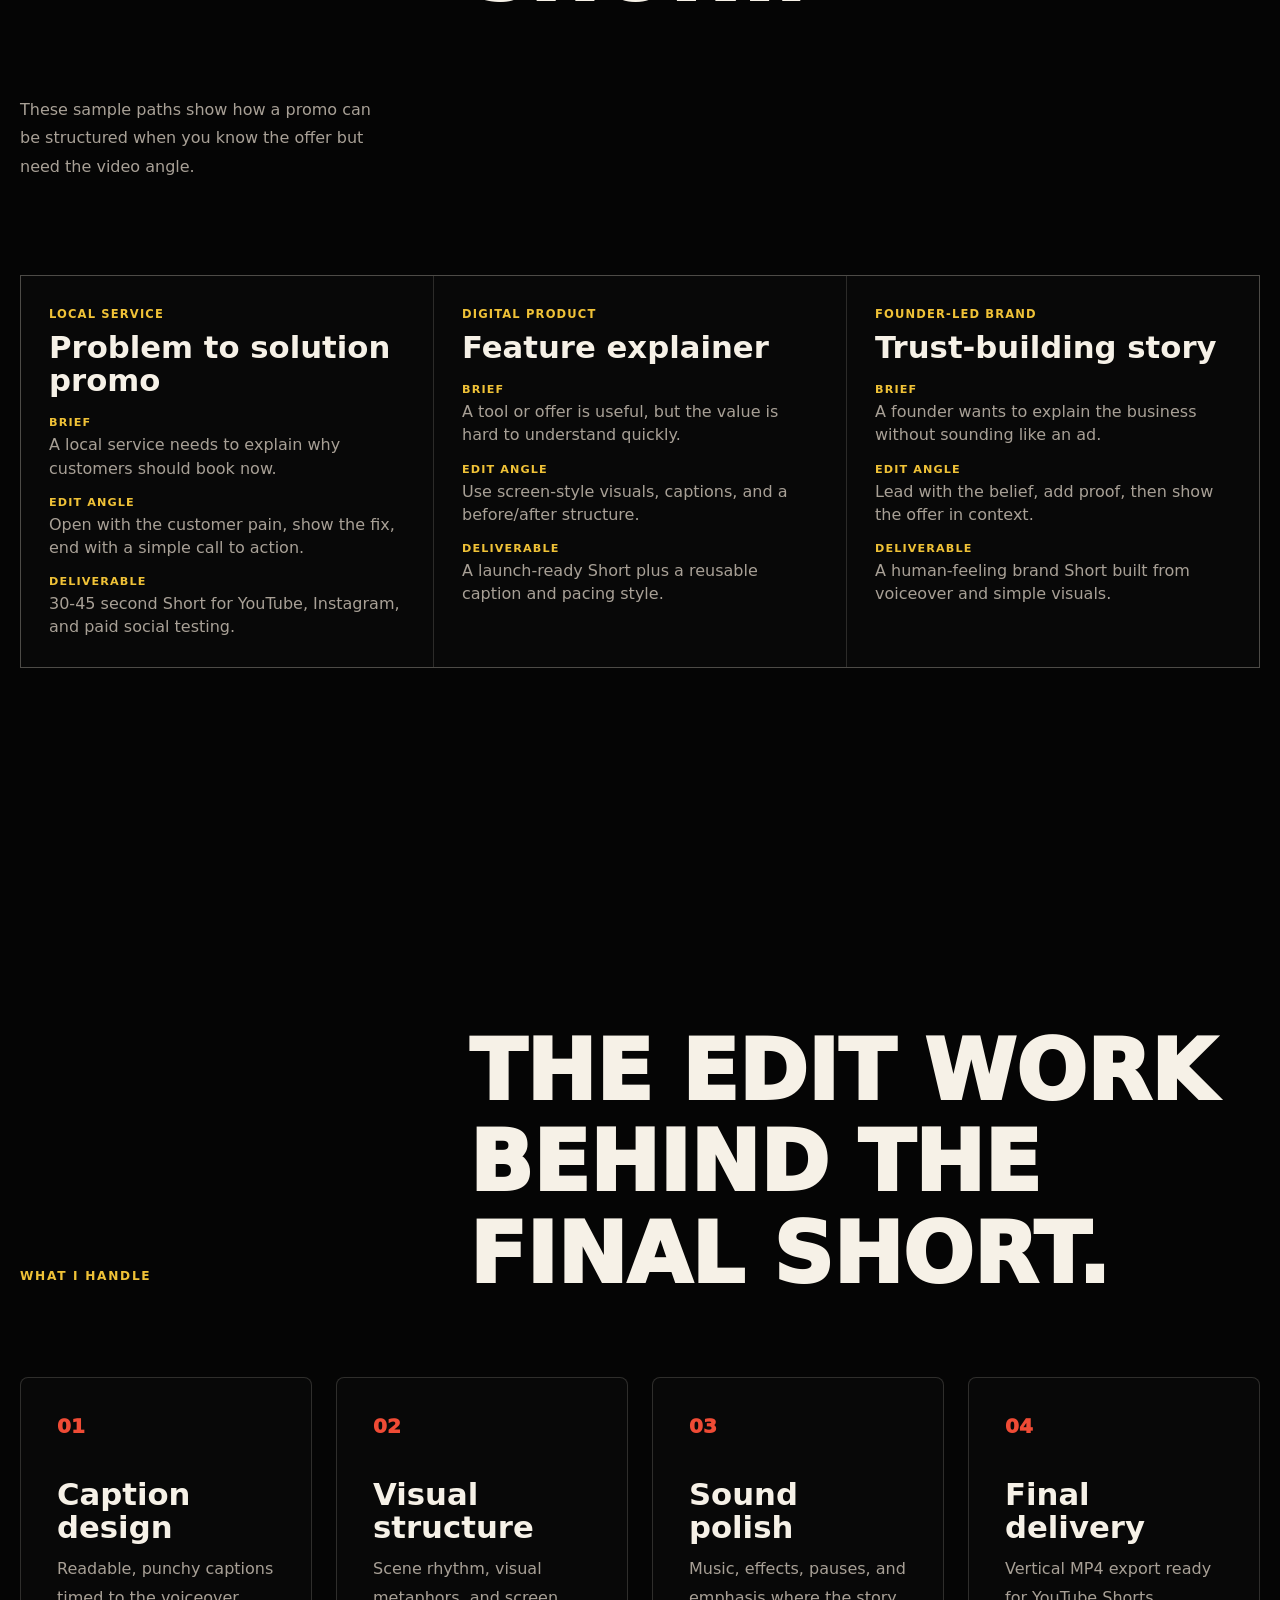
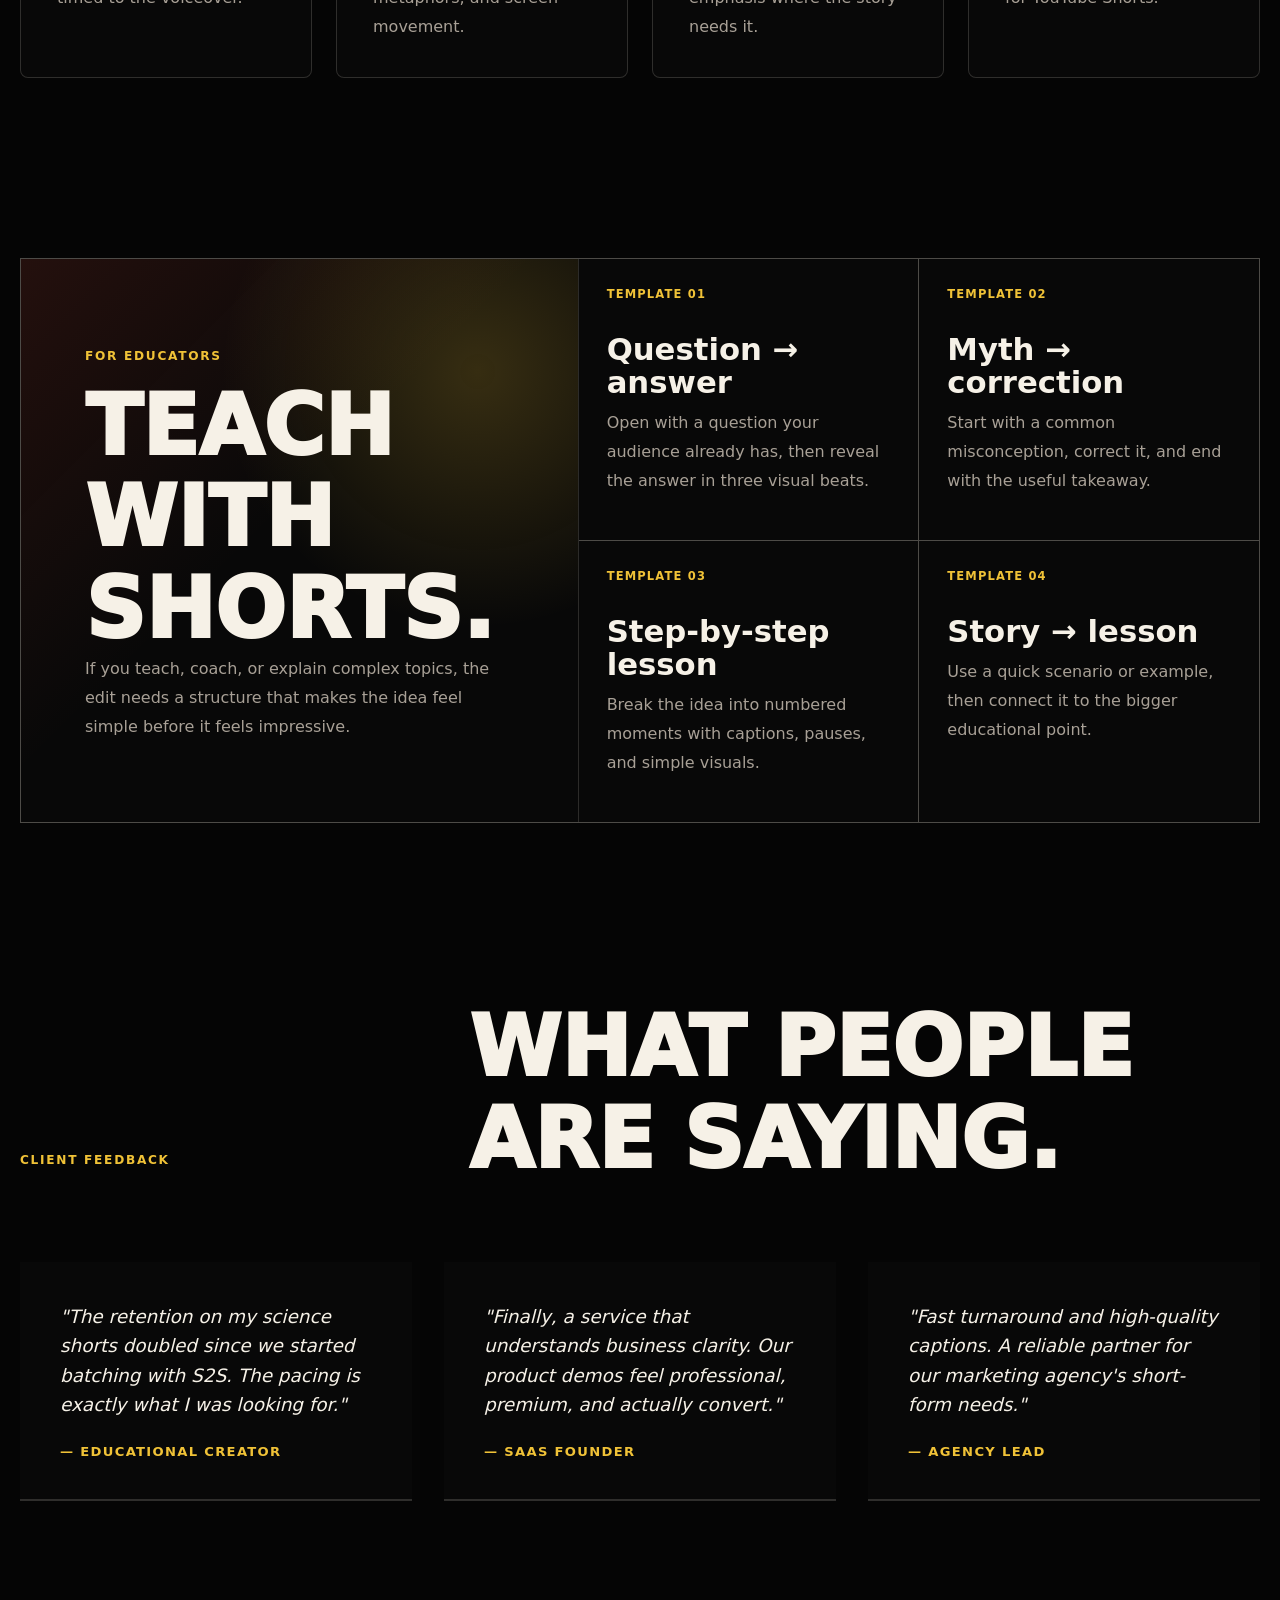
==== commit fe9bb289: "Shorten headlines to be more concise and punchy" ====
--- a/index.html
+++ b/index.html
@@ -51,7 +51,7 @@
 
         <div class="hero-content">
           <p class="eyebrow">YouTube Shorts editing</p>
-          <h1 id="hero-title">Send a script. Get a polished Short.</h1>
+          <h1 id="hero-title">Script to finished Short.</h1>
           <p>
             I turn scripts, outlines, and voiceovers into high-retention 9:16 YouTube Shorts.
             Every video is shaped with clear captions, strong pacing, visual direction, and sound polish.
@@ -132,7 +132,7 @@
       <section class="showcase-section" aria-labelledby="showcase-title">
         <div class="section-masthead">
           <p class="eyebrow">Start here</p>
-          <h2 id="showcase-title">See the editing style first.</h2>
+          <h2 id="showcase-title">See the style first.</h2>
           <p>Open a few demos before you send a brief. The examples show pacing, captions, visuals, and tone.</p>
         </div>
 
@@ -398,7 +398,7 @@
       <section class="about-section" id="about" aria-labelledby="about-title">
         <div>
           <p class="eyebrow">About the edit</p>
-          <h2 id="about-title">Shorts built to make the idea clear fast.</h2>
+          <h2 id="about-title">Shorts built for clarity, fast.</h2>
         </div>
         <div class="about-copy">
           <p>The goal is simple: turn a script into a video people understand quickly and keep watching.</p>
@@ -555,7 +555,7 @@
       <section class="freelancer-section" id="freelancers" aria-labelledby="freelancer-title">
         <div class="section-masthead">
           <p class="eyebrow">Creative Professionals</p>
-          <h2 id="freelancer-title">Built for filmmakers and solo creatives.</h2>
+          <h2 id="freelancer-title">Built for filmmakers & creators.</h2>
           <p>Whether you need a cinematic teaser for a project or a BTS story for your portfolio, the edit preserves your visual style while optimizing for vertical flow.</p>
         </div>
 
@@ -613,7 +613,7 @@
       <section class="case-studies-section" id="case-studies" aria-labelledby="case-studies-title">
         <div class="section-masthead">
           <p class="eyebrow">Small business examples</p>
-          <h2 id="case-studies-title">How a business brief becomes a Short.</h2>
+          <h2 id="case-studies-title">Brief to finished Short.</h2>
           <p>These sample paths show how a promo can be structured when you know the offer but need the video angle.</p>
         </div>
 
@@ -710,7 +710,7 @@
       <section class="education-section" id="education" aria-labelledby="education-title">
         <div class="education-panel">
           <p class="eyebrow">For educators</p>
-          <h2 id="education-title">Templates for teaching through Shorts.</h2>
+          <h2 id="education-title">Teach with Shorts.</h2>
           <p>
             If you teach, coach, or explain complex topics, the edit needs a structure
             that makes the idea feel simple before it feels impressive.
